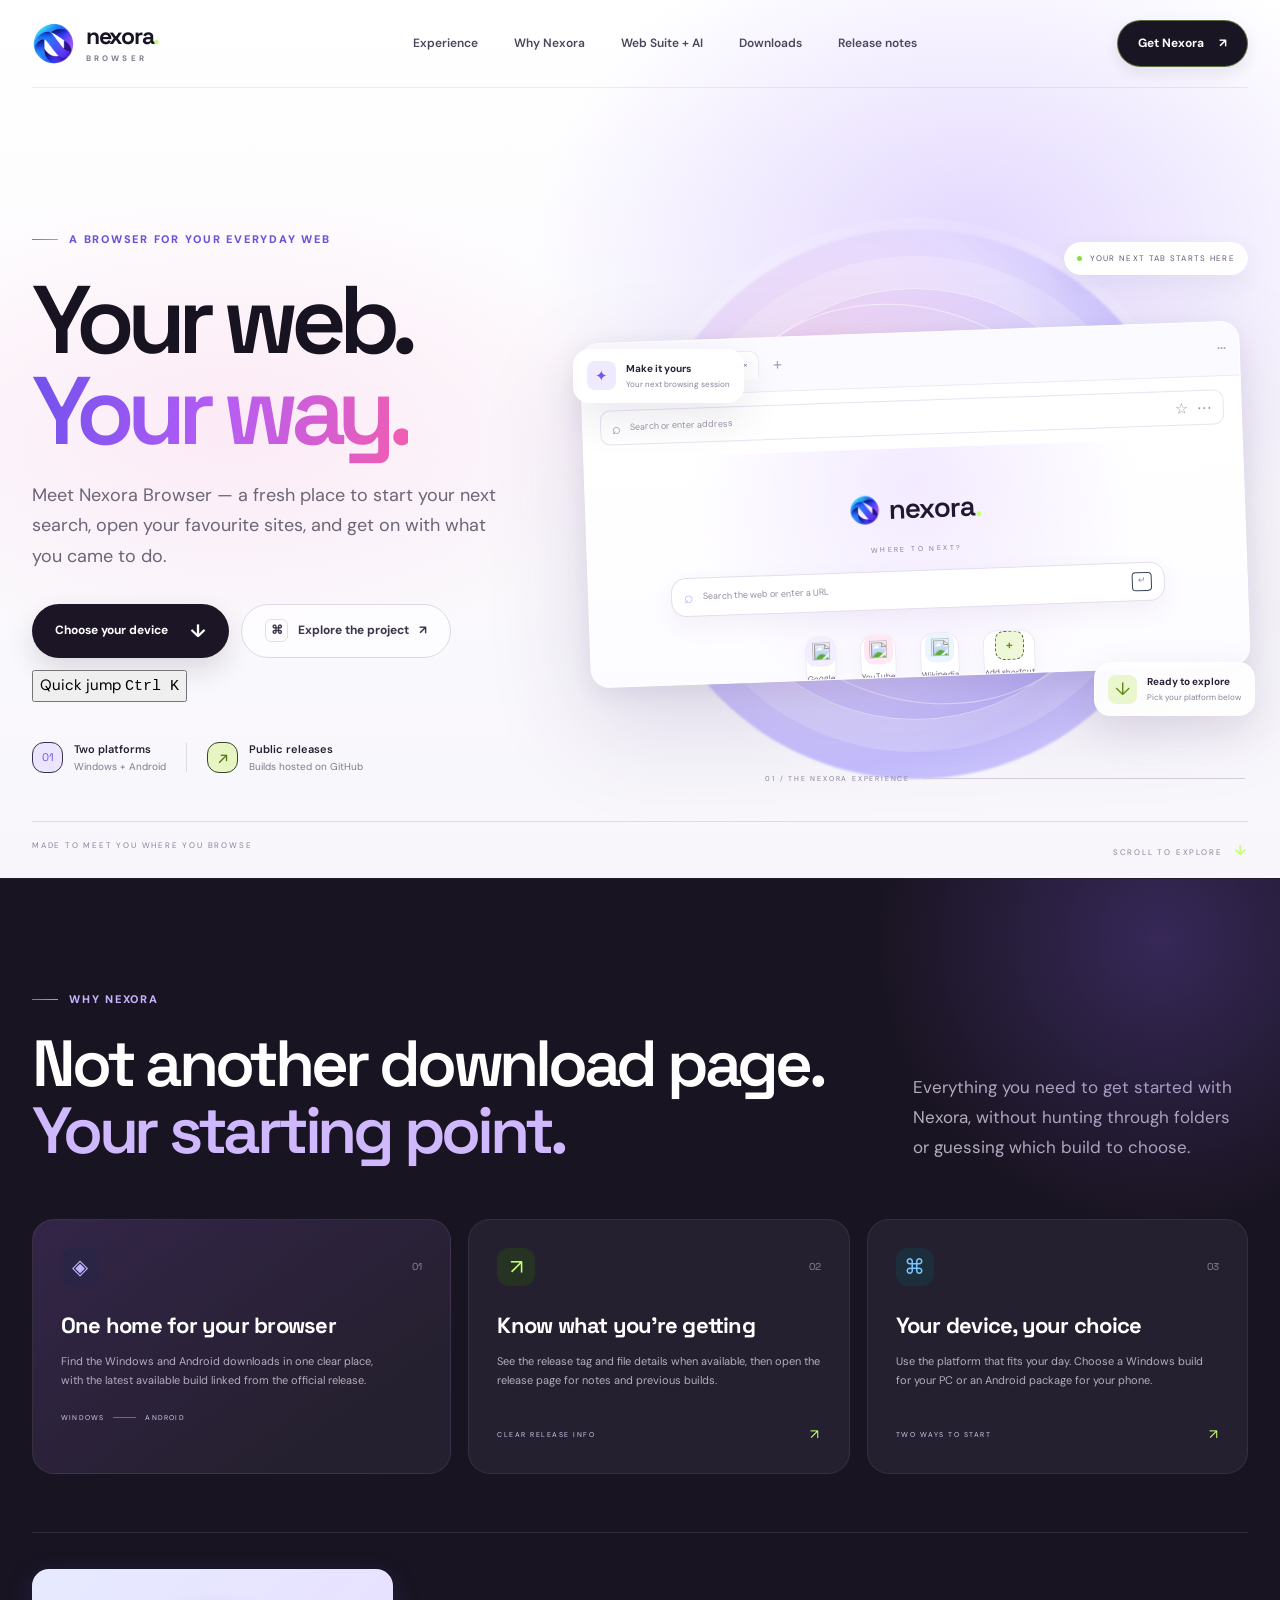
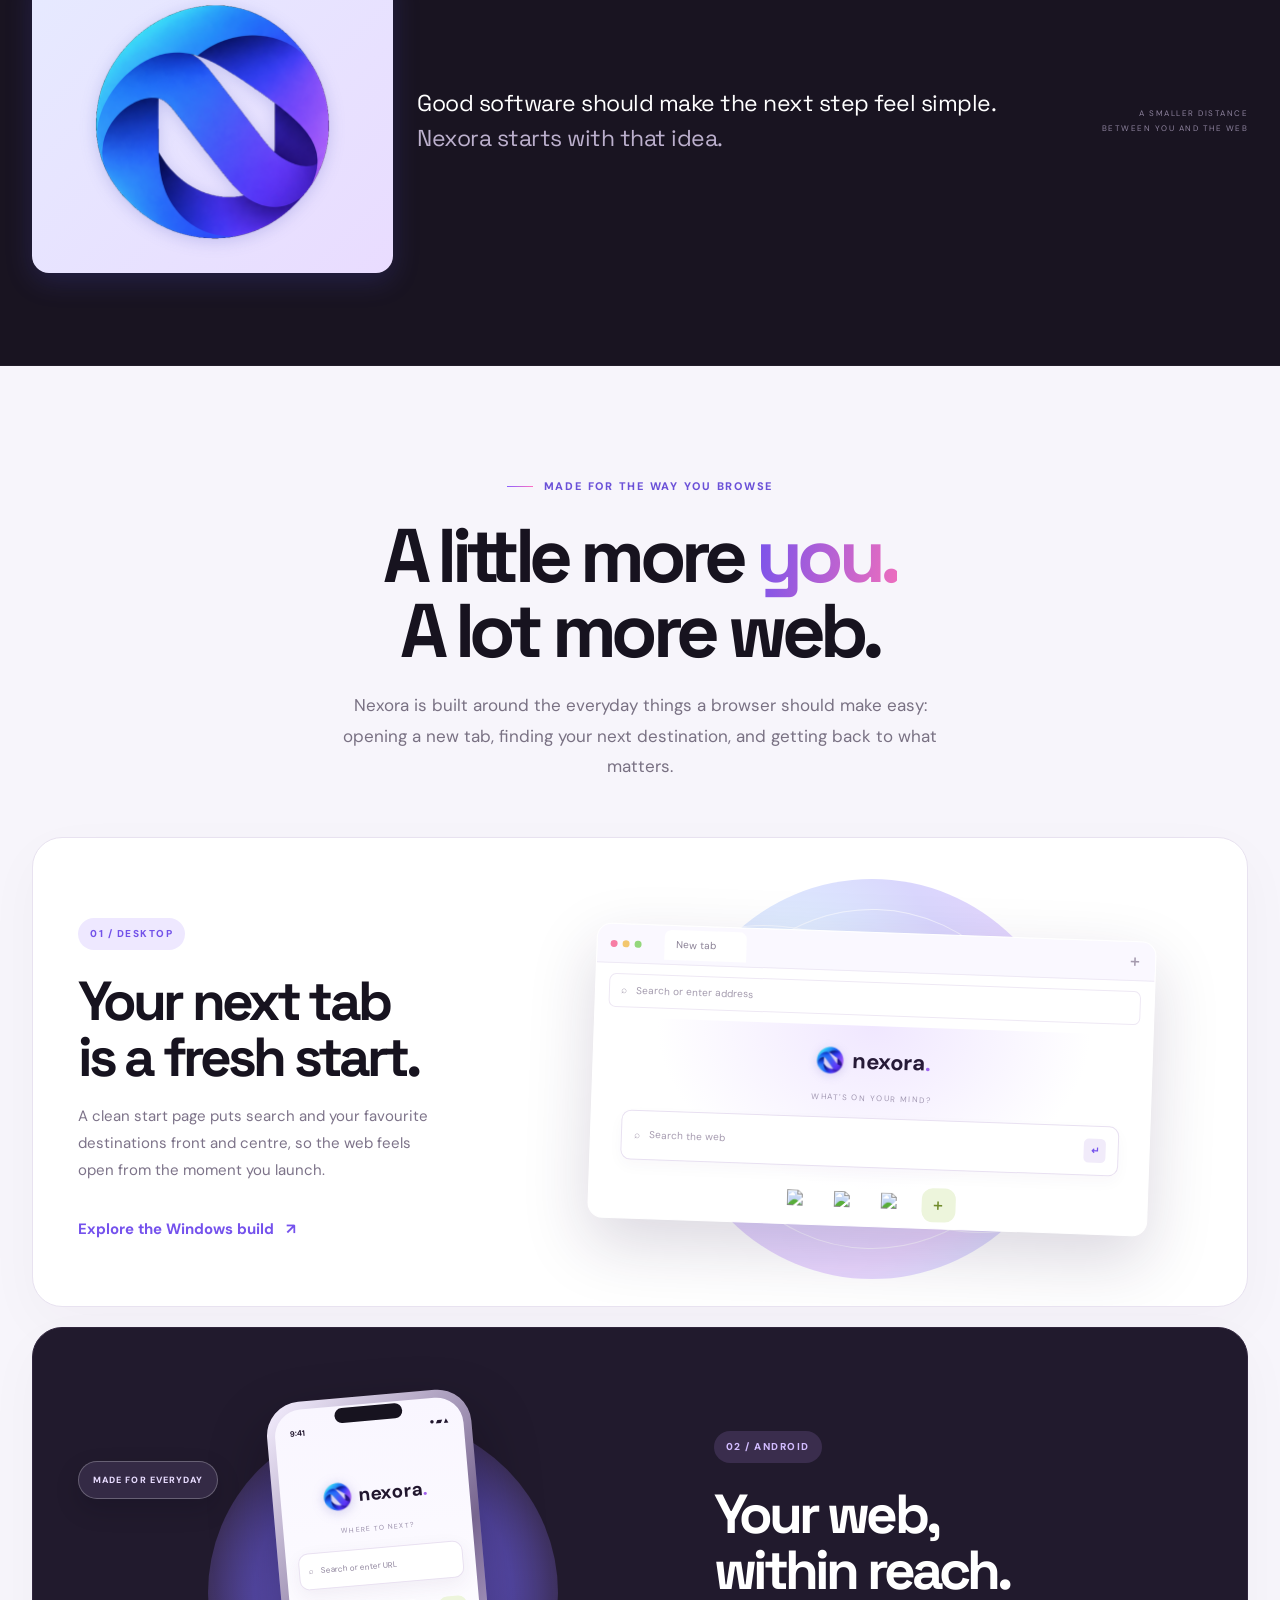
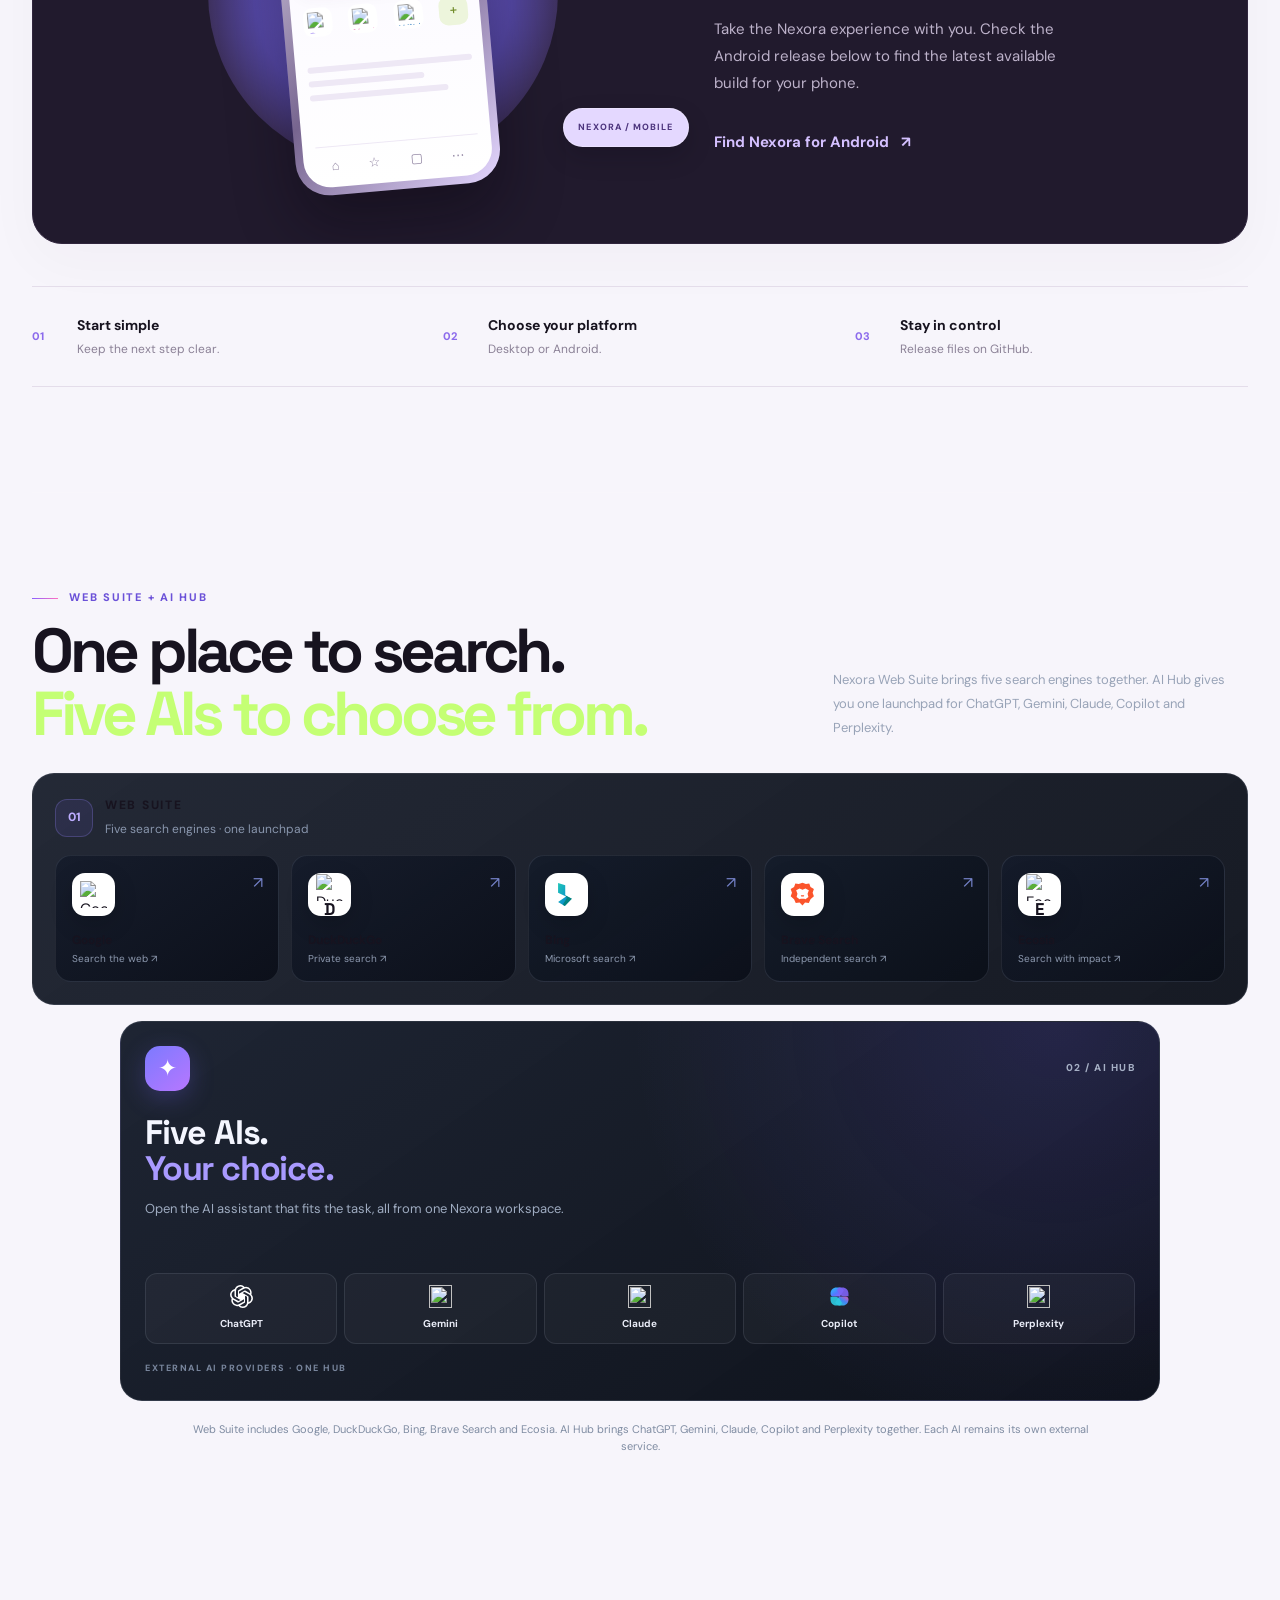
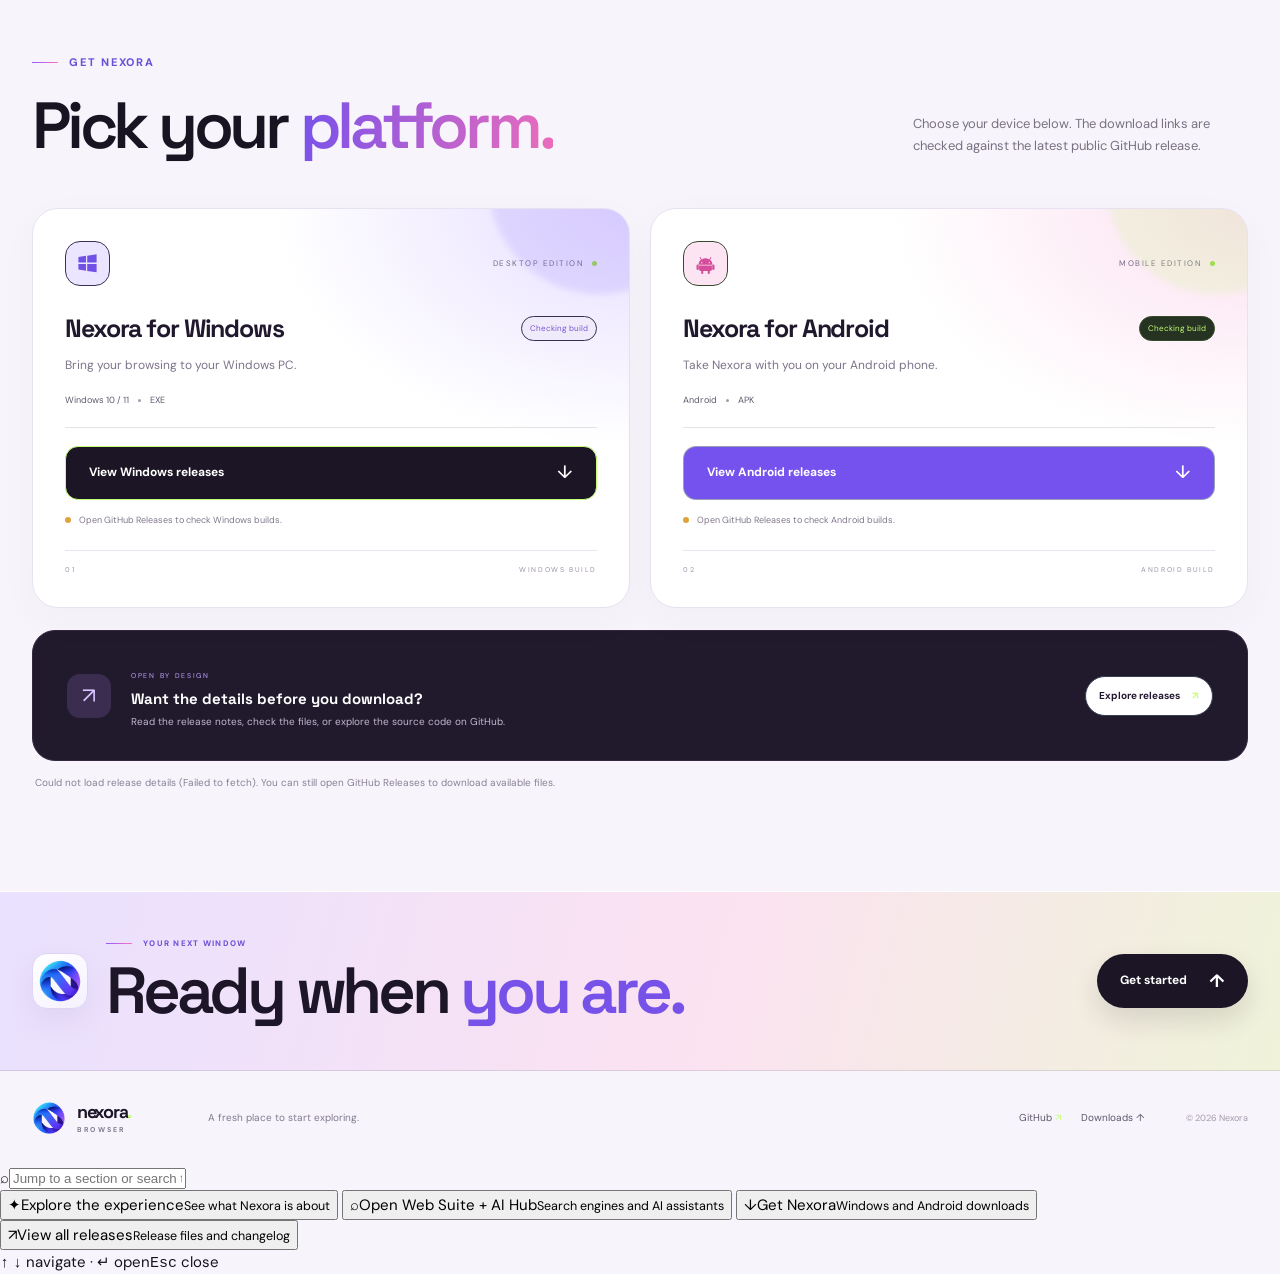
==== index.html @ ceb10bd1 "Update index.html" ====
<!doctype html>
<html lang="en">
<head>
  <meta charset="utf-8"><meta name="viewport" content="width=device-width,initial-scale=1">
  <meta name="theme-color" content="#080b12">
  <meta name="description" content="Meet Nexora Browser. Explore the browser, choose your platform, and download the latest Windows or Android build from the official release.">
  <meta property="og:title" content="Nexora Browser — Your web, your way">
  <meta property="og:description" content="One home for Nexora on Windows and Android.">
  <meta property="og:image" content="assets/Nexora.png?v=6">
  <title>Nexora Browser — Your web, your way</title>
  <link rel="icon" type="image/png" sizes="512x512" href="assets/favicon.png?v=6"><link rel="shortcut icon" href="favicon.ico?v=6"><link rel="apple-touch-icon" sizes="180x180" href="assets/favicon.png?v=6">
  <link rel="preconnect" href="https://fonts.googleapis.com"><link rel="preconnect" href="https://fonts.gstatic.com" crossorigin>
  <link href="https://fonts.googleapis.com/css2?family=DM+Sans:wght@400;500;600;700&family=Space+Grotesk:wght@400;500;600;700&display=swap" rel="stylesheet">
  <link rel="stylesheet" href="style.css?v=8">
</head>
<body>
  <div class="page-glow glow-a"></div><div class="page-glow glow-b"></div>
  <header class="site-header shell">
    <a class="brand" href="#home" aria-label="Nexora home"><span class="brand-mark"><img src="assets/Nexora-mark.png" alt="Nexora logo"></span><span class="brand-name">nexora<span>.</span><small>BROWSER</small></span></a>
    <nav class="main-nav" id="mainNav" aria-label="Main navigation"><a href="#features">Experience</a><a href="#why-nexora">Why Nexora</a><a href="#browser-suite">Web Suite + AI</a><a href="#downloads">Downloads</a><a href="#about-release">Release notes</a></nav>
    <a class="header-cta" href="#downloads">Get Nexora <span>↗</span></a>
    <button class="menu-toggle" id="menuToggle" type="button" aria-label="Open navigation" aria-controls="mainNav" aria-expanded="false"><span></span><span></span></button>
  </header>
  <main id="home">
    <section class="hero shell">
      <div class="hero-copy">
        <div class="eyebrow"><span class="eyebrow-line"></span> A BROWSER FOR YOUR EVERYDAY WEB</div>
        <h1>Your web.<br><span>Your way.</span></h1>
        <p class="hero-text">Meet Nexora Browser — a fresh place to start your next search, open your favourite sites, and get on with what you came to do.</p>
        <div class="hero-buttons"><a class="button button-primary" href="#downloads">Choose your device <span>↓</span></a><a class="button button-quiet" href="https://github.com/Techman-cyber/Nexora" id="heroSource" target="_blank" rel="noopener noreferrer"><span class="github-mark">⌘</span> Explore the project <span>↗</span></a><button class="command-trigger" id="openCommand" type="button" aria-label="Open quick navigation">Quick jump <kbd>Ctrl K</kbd></button></div>
        <div class="hero-proof"><div class="proof-item"><span class="proof-icon">01</span><span><b>Two platforms</b><small>Windows + Android</small></span></div><div class="proof-divider"></div><div class="proof-item"><span class="proof-icon proof-icon-green">↗</span><span><b>Public releases</b><small>Builds hosted on GitHub</small></span></div></div>
      </div>
      <div class="hero-visual" aria-label="Stylized Nexora browser preview">
        <div class="visual-orbit orbit-one"></div><div class="visual-orbit orbit-two"></div>
        <div class="visual-tag tag-top"><span class="tag-pulse"></span> YOUR NEXT TAB STARTS HERE</div>
        <div class="app-window">
          <div class="app-top"><div class="traffic"><i></i><i></i><i></i></div><div class="tab"><img src="assets/Nexora-mark.png" alt="Nexora logo"><span>New tab</span><b>×</b></div><span class="plus-tab">+</span><span class="top-more">···</span></div>
          <div class="address-row"><span class="lock">⌕</span><span>Search or enter address</span><span class="address-star">☆</span><span class="address-menu">⋯</span></div>
          <div class="app-home"><div class="home-logo"><img src="assets/Nexora-mark.png" alt="Nexora logo"><span>nexora<span class="brand-dot">.</span></span></div><div class="home-greeting">WHERE TO NEXT?</div><div class="mock-search"><span>⌕</span><span>Search the web or enter a URL</span><kbd>↵</kbd></div><div class="mock-shortcuts"><div><b class="shortcut-g"><img class="shortcut-real-icon" src="https://cdn.simpleicons.org/google/4285F4" alt="" data-fallback="G"></b><small>Google</small></div><div><b class="shortcut-play"><img class="shortcut-real-icon" src="https://cdn.simpleicons.org/youtube/FF0033" alt="" data-fallback="▶"></b><small>YouTube</small></div><div><b class="shortcut-w"><img class="shortcut-real-icon shortcut-wiki" src="https://cdn.simpleicons.org/wikipedia/111827" alt="" data-fallback="W"></b><small>Wikipedia</small></div><div><b class="shortcut-add">+</b><small>Add shortcut</small></div></div><div class="home-bottom"><span class="home-bottom-dot"></span> A LITTLE SPACE TO THINK. A LOT TO DISCOVER.</div></div>
        </div>
        <div class="floating-note note-left"><span class="note-symbol">✦</span><span><b>Make it yours</b><small>Your next browsing session</small></span></div>
        <div class="floating-note note-right"><span class="note-symbol note-symbol-green">↓</span><span><b>Ready to explore</b><small>Pick your platform below</small></span></div>
        <div class="visual-caption"><span>01 / THE NEXORA EXPERIENCE</span><span class="caption-rule"></span></div>
      </div>
      <div class="hero-bottom-line"><span>MADE TO MEET YOU WHERE YOU BROWSE</span><span>SCROLL TO EXPLORE <b>↓</b></span></div>
    </section>

    <section class="why-section" id="why-nexora"><div class="shell why-inner">
      <div class="section-heading"><div><div class="eyebrow"><span class="eyebrow-line"></span> WHY NEXORA</div><h2>Not another download page.<br><span>Your starting point.</span></h2></div><p>Everything you need to get started with Nexora, without hunting through folders or guessing which build to choose.</p></div>
      <div class="value-grid">
        <article class="value-card value-card-featured"><div class="value-top"><span class="value-icon icon-lilac">◈</span><span class="value-index">01</span></div><h3>One home for your browser</h3><p>Find the Windows and Android downloads in one clear place, with the latest available build linked from the official release.</p><div class="value-bottom"><span>WINDOWS</span><i></i><span>ANDROID</span></div></article>
        <article class="value-card"><div class="value-top"><span class="value-icon icon-green">↗</span><span class="value-index">02</span></div><h3>Know what you're getting</h3><p>See the release tag and file details when available, then open the release page for notes and previous builds.</p><div class="value-link">CLEAR RELEASE INFO <span>↗</span></div></article>
        <article class="value-card"><div class="value-top"><span class="value-icon icon-blue">⌘</span><span class="value-index">03</span></div><h3>Your device, your choice</h3><p>Use the platform that fits your day. Choose a Windows build for your PC or an Android package for your phone.</p><div class="value-link">TWO WAYS TO START <span>↗</span></div></article>
      </div>
      <div class="manifesto"><div class="manifesto-mark"><img src="assets/Nexora-mark.png" alt="Nexora logo"></div><p>Good software should make the next step feel simple.<br><span>Nexora starts with that idea.</span></p><span class="manifesto-side">A SMALLER DISTANCE<br>BETWEEN YOU AND THE WEB</span></div>
    </div></section>

    <section class="showcase-section shell" id="features">
      <div class="showcase-intro"><div class="eyebrow"><span class="eyebrow-line"></span> MADE FOR THE WAY YOU BROWSE</div><h2>A little more <span>you.</span><br>A lot more web.</h2><p>Nexora is built around the everyday things a browser should make easy: opening a new tab, finding your next destination, and getting back to what matters.</p></div>
      <article class="showcase-panel showcase-panel-desktop"><div class="showcase-copy"><span class="showcase-number">01 / DESKTOP</span><h3>Your next tab<br>is a fresh start.</h3><p>A clean start page puts search and your favourite destinations front and centre, so the web feels open from the moment you launch.</p><a href="#downloads" class="text-link">Explore the Windows build <span>↗</span></a></div><div class="showcase-art desktop-art"><div class="art-glow"></div><div class="mini-browser"><div class="mini-browser-bar"><i></i><i></i><i></i><span>New tab</span><b>＋</b></div><div class="mini-address">⌕ &nbsp; Search or enter address</div><div class="mini-content"><div class="mini-brand"><img class="mini-brand-icon" src="assets/Nexora-mark.png" alt="Nexora logo"> nexora<span>.</span></div><div class="mini-question">WHAT'S ON YOUR MIND?</div><div class="mini-search">⌕ &nbsp; Search the web <b>↵</b></div><div class="mini-icons"><i><img src="https://cdn.simpleicons.org/google/4285F4" alt="Google"></i><i><img src="https://cdn.simpleicons.org/youtube/FF0033" alt="YouTube"></i><i><img src="https://cdn.simpleicons.org/wikipedia/111827" alt="Wikipedia"></i><i class="mini-add">＋</i></div></div></div><span class="art-orbit orbit-a"></span><span class="art-orbit orbit-b"></span></div></article>
      <article class="showcase-panel showcase-panel-mobile"><div class="showcase-copy"><span class="showcase-number">02 / ANDROID</span><h3>Your web,<br>within reach.</h3><p>Take the Nexora experience with you. Check the Android release below to find the latest available build for your phone.</p><a href="#downloads" class="text-link">Find Nexora for Android <span>↗</span></a></div><div class="showcase-art mobile-art"><div class="phone-halo"></div><div class="phone-frame"><div class="phone-notch"></div><div class="phone-screen"><div class="phone-status"><span>9:41</span><span>● ▰ ▴</span></div><div class="phone-logo"><img src="assets/Nexora-mark.png" alt="Nexora logo"><b>nexora<span>.</span></b></div><div class="phone-caption">WHERE TO NEXT?</div><div class="phone-search">⌕ <span>Search or enter URL</span></div><div class="phone-shortcuts"><i><img src="https://cdn.simpleicons.org/google/4285F4" alt="Google"></i><i><img src="https://cdn.simpleicons.org/youtube/FF0033" alt="YouTube"></i><i><img src="https://cdn.simpleicons.org/wikipedia/111827" alt="Wikipedia"></i><i class="phone-add">＋</i></div><div class="phone-lines"><i></i><i></i><i></i></div><div class="phone-bottom"><span>⌂</span><span>☆</span><span>▢</span><span>⋯</span></div></div></div><span class="mobile-float float-a">MADE FOR EVERYDAY</span><span class="mobile-float float-b">NEXORA / MOBILE</span></div></article>
      <div class="principles-strip"><div><span>01</span><b>Start simple</b><small>Keep the next step clear.</small></div><div><span>02</span><b>Choose your platform</b><small>Desktop or Android.</small></div><div><span>03</span><b>Stay in control</b><small>Release files on GitHub.</small></div></div>
    </section>


    <section class="browser-suite-section shell" id="browser-suite" aria-labelledby="browser-suite-title">
      <div class="browser-suite-heading">
        <div><div class="eyebrow"><span class="eyebrow-line"></span> WEB SUITE + AI HUB</div><h2 id="browser-suite-title">One place to search.<br><span>Five AIs to choose from.</span></h2></div>
        <p>Nexora Web Suite brings five search engines together. AI Hub gives you one launchpad for ChatGPT, Gemini, Claude, Copilot and Perplexity.</p>
      </div>
      <div class="nexora-suite-group">
        <div class="nexora-suite-group-head"><span class="suite-step">01</span><div><b>WEB SUITE</b><small>Five search engines · one launchpad</small></div></div>
        <div class="browser-brand-grid suite-engine-grid">
          <a class="browser-brand-card" href="https://www.google.com/" target="_blank" rel="noopener noreferrer"><span class="browser-brand-icon"><img src="https://cdn.simpleicons.org/google/4285F4" alt="Google logo" data-fallback="G" loading="lazy"></span><span class="browser-brand-copy"><b>Google</b><small>Search the web ↗</small></span><span class="browser-brand-arrow">↗</span></a>
          <a class="browser-brand-card" href="https://duckduckgo.com/" target="_blank" rel="noopener noreferrer"><span class="browser-brand-icon"><img src="https://cdn.simpleicons.org/duckduckgo/DE5833" alt="DuckDuckGo logo" data-fallback="D" loading="lazy"></span><span class="browser-brand-copy"><b>DuckDuckGo</b><small>Private search ↗</small></span><span class="browser-brand-arrow">↗</span></a>
          <a class="browser-brand-card" href="https://www.bing.com/" target="_blank" rel="noopener noreferrer"><span class="browser-brand-icon"><img src="https://www.google.com/s2/favicons?domain=www.bing.com&sz=128" alt="Bing logo" data-local-fallback="assets/brand-bing.svg" loading="eager" onerror="this.onerror=null;this.src='assets/brand-bing.svg';"></span><span class="browser-brand-copy"><b>Bing</b><small>Microsoft search ↗</small></span><span class="browser-brand-arrow">↗</span></a>
          <a class="browser-brand-card" href="https://search.brave.com/" target="_blank" rel="noopener noreferrer"><span class="browser-brand-icon"><img src="https://www.google.com/s2/favicons?domain=search.brave.com&sz=128" alt="Brave Search logo" data-local-fallback="assets/brand-brave-search.svg" loading="eager" onerror="this.onerror=null;this.src='assets/brand-brave-search.svg';"></span><span class="browser-brand-copy"><b>Brave Search</b><small>Independent search ↗</small></span><span class="browser-brand-arrow">↗</span></a>
          <a class="browser-brand-card" href="https://www.ecosia.org/" target="_blank" rel="noopener noreferrer"><span class="browser-brand-icon"><img src="https://cdn.simpleicons.org/ecosia/559B51" alt="Ecosia logo" data-fallback="E" loading="lazy"></span><span class="browser-brand-copy"><b>Ecosia</b><small>Search with impact ↗</small></span><span class="browser-brand-arrow">↗</span></a>
        </div>
      </div>
      <div class="nexora-ai-hub-wrap">
        <article class="nexora-ai-card ai-hub-card">
          <div class="nexora-ai-card-top"><span class="nexora-ai-orb">✦</span><span class="nexora-ai-label">02 / AI HUB</span></div>
          <h3>Five AIs.<br><span>Your choice.</span></h3>
          <p>Open the AI assistant that fits the task, all from one Nexora workspace.</p>
          <div class="ai-provider-mini-grid">
            <a href="https://chatgpt.com/" target="_blank" rel="noopener noreferrer"><img src="https://www.google.com/s2/favicons?domain=chatgpt.com&sz=128" alt="ChatGPT logo" data-local-fallback="assets/brand-chatgpt.svg" loading="eager" onerror="this.onerror=null;this.src='assets/brand-chatgpt.svg';"><span>ChatGPT</span></a>
            <a href="https://gemini.google.com/" target="_blank" rel="noopener noreferrer"><img src="https://cdn.simpleicons.org/googlegemini/8E75FF" alt="" loading="lazy"><span>Gemini</span></a>
            <a href="https://claude.ai/" target="_blank" rel="noopener noreferrer"><img src="https://cdn.simpleicons.org/claude/D97757" alt="" loading="lazy"><span>Claude</span></a>
            <a href="https://copilot.microsoft.com/" target="_blank" rel="noopener noreferrer"><img src="https://www.google.com/s2/favicons?domain=copilot.microsoft.com&sz=128" alt="Microsoft Copilot logo" data-local-fallback="assets/brand-copilot.svg" loading="eager" onerror="this.onerror=null;this.src='assets/brand-copilot.svg';"><span>Copilot</span></a>
            <a href="https://www.perplexity.ai/" target="_blank" rel="noopener noreferrer"><img src="https://cdn.simpleicons.org/perplexity/20B8CD" alt="" loading="lazy"><span>Perplexity</span></a>
          </div>
          <span class="nexora-ai-footer">EXTERNAL AI PROVIDERS · ONE HUB</span>
        </article>
</div>
      <p class="browser-suite-note">Web Suite includes Google, DuckDuckGo, Bing, Brave Search and Ecosia. AI Hub brings ChatGPT, Gemini, Claude, Copilot and Perplexity together. Each AI remains its own external service.</p>
    </section>

    <section class="download-section shell" id="downloads"><div class="download-heading"><div><div class="eyebrow"><span class="eyebrow-line"></span> GET NEXORA</div><h2>Pick your <span>platform.</span></h2></div><p>Choose your device below. The download links are checked against the latest public GitHub release.</p></div>
      <div class="download-grid">
        <article class="download-card windows-card"><div class="download-card-head"><div class="os-icon windows-icon"><svg viewBox="0 0 24 24" aria-hidden="true"><path d="M2.5 5.1 10.4 4v7H2.5V5.1Zm9.2-1.3 9.8-1.4V11h-9.8V3.8ZM2.5 12.5h7.9v7l-7.9-1.2v-5.8Zm9.2 0h9.8v8.6l-9.8-1.4v-7.2Z" fill="currentColor"/></svg></div><span class="os-label">DESKTOP EDITION <i></i></span></div><div class="download-title"><h3>Nexora for Windows</h3><span class="build-tag" id="desktopVersion">Checking build</span></div><p class="download-description">Bring your browsing to your Windows PC.</p><div class="download-specs"><span>Windows 10 / 11</span><span class="spec-dot"></span><span id="desktopFileType">EXE</span><span class="spec-size" id="desktopSize"></span></div><a class="button button-download" id="desktopDownload" href="https://github.com/Techman-cyber/Nexora/releases" target="_blank" rel="noopener noreferrer"><span>Download for Windows</span><b>↓</b></a><div class="download-status"><span class="status-dot" id="desktopStatus"></span><span id="desktopNote">Checking the latest release…</span></div><div class="card-bottom"><span>01</span><span>WINDOWS BUILD</span></div></article>
        <article class="download-card android-card"><div class="download-card-head"><div class="os-icon android-icon"><svg viewBox="0 0 24 24" aria-hidden="true"><path d="M7.2 8.2 5.8 5.8l.9-.5 1.4 2.4a8.1 8.1 0 0 1 7.8 0l1.4-2.4.9.5-1.4 2.4a6.4 6.4 0 0 1 2.5 5H4.7a6.4 6.4 0 0 1 2.5-5ZM8 10.4a.7.7 0 1 0 0 1.4.7.7 0 0 0 0-1.4Zm8 0a.7.7 0 1 0 0 1.4.7.7 0 0 0 0-1.4ZM5.3 14.2h13.4v4.1a1.4 1.4 0 0 1-1.4 1.4h-.8v2.1a1.1 1.1 0 0 1-2.2 0v-2.1h-4.6v2.1a1.1 1.1 0 0 1-2.2 0v-2.1h-.8a1.4 1.4 0 0 1-1.4-1.4v-4.1ZM2.6 14.3a1.2 1.2 0 0 1 2.4 0v3.4a1.2 1.2 0 0 1-2.4 0v-3.4Zm16.4 0a1.2 1.2 0 0 1 2.4 0v3.4a1.2 1.2 0 0 1-2.4 0v-3.4Z" fill="currentColor"/></svg></div><span class="os-label mobile-label">MOBILE EDITION <i></i></span></div><div class="download-title"><h3>Nexora for Android</h3><span class="build-tag" id="androidVersion">Checking build</span></div><p class="download-description">Take Nexora with you on your Android phone.</p><div class="download-specs"><span>Android</span><span class="spec-dot"></span><span id="androidFileType">APK</span><span class="spec-size" id="androidSize"></span></div><a class="button button-download button-android" id="androidDownload" href="https://github.com/Techman-cyber/Nexora/releases" target="_blank" rel="noopener noreferrer"><span>Download for Android</span><b>↓</b></a><div class="download-status"><span class="status-dot" id="androidStatus"></span><span id="androidNote">Checking the latest release…</span></div><div class="card-bottom"><span>02</span><span>ANDROID BUILD</span></div></article>
      </div>
      <div class="release-banner" id="about-release"><div class="release-banner-icon">↗</div><div class="release-banner-copy"><span class="banner-kicker">OPEN BY DESIGN</span><h3>Want the details before you download?</h3><p>Read the release notes, check the files, or explore the source code on GitHub.</p></div><a id="allReleases" href="https://github.com/Techman-cyber/Nexora/releases" target="_blank" rel="noopener noreferrer" class="release-button">Explore releases <span>↗</span></a></div>
      <p class="release-hint" id="releaseHint" aria-live="polite">Connecting to the latest public release…</p>
    </section>
    <section class="last-word"><div class="shell last-word-inner"><div class="last-word-logo"><img src="assets/Nexora-mark.png" alt="Nexora logo"></div><div><div class="eyebrow"><span class="eyebrow-line"></span> YOUR NEXT WINDOW</div><h2>Ready when <span>you are.</span></h2></div><a class="button button-primary" href="#downloads">Get started <span>↑</span></a></div></section>
  </main>
  <footer class="site-footer shell"><a class="brand footer-brand" href="#home"><span class="brand-mark"><img src="assets/Nexora-mark.png" alt="Nexora logo"></span><span class="brand-name">nexora<span>.</span><small>BROWSER</small></span></a><span class="footer-note">A fresh place to start exploring.</span><div class="footer-links"><a href="https://github.com/Techman-cyber/Nexora" target="_blank" rel="noopener noreferrer" id="footerSource">GitHub <span>↗</span></a><a href="#downloads">Downloads ↑</a></div><span class="copyright">© <span id="year"></span> Nexora</span></footer>
  <div class="toast" id="toast" role="status" aria-live="polite"></div>
  <div class="command-overlay" id="commandOverlay" role="dialog" aria-modal="true" aria-label="Quick navigation">
    <div class="command-dialog">
      <div class="command-input-row"><span aria-hidden="true">⌕</span><input class="command-input" id="commandInput" type="text" placeholder="Jump to a section or search the web…" autocomplete="off" aria-label="Quick navigation search"></div>
      <div class="command-list" id="commandList">
        <button class="command-option" data-action="section" data-target="features"><span class="command-symbol">✦</span><span>Explore the experience<small>See what Nexora is about</small></span></button>
        <button class="command-option" data-action="section" data-target="browser-suite"><span class="command-symbol">⌕</span><span>Open Web Suite + AI Hub<small>Search engines and AI assistants</small></span></button>
        <button class="command-option" data-action="section" data-target="downloads"><span class="command-symbol">↓</span><span>Get Nexora<small>Windows and Android downloads</small></span></button>
        <button class="command-option" data-action="url" data-url="https://github.com/Techman-cyber/Nexora/releases"><span class="command-symbol">↗</span><span>View all releases<small>Release files and changelog</small></span></button>
      </div>
      <div class="command-footer"><span><kbd>↑</kbd> <kbd>↓</kbd> navigate · <kbd>↵</kbd> open</span><span><kbd>Esc</kbd> close</span></div>
    </div>
  </div>
  <div id="scrollProgress" aria-hidden="true"></div>
  <script src="config.js?v=6"></script><script src="script.js?v=6"></script><script src="enhancements.js?v=1"></script>
</body></html>
---- style.css ----
:root{--bg:#080b12;--panel:#101520;--panel2:#131a27;--text:#f3f5fb;--muted:#9ba5b8;--soft:#707b90;--line:rgba(220,230,255,.11);--purple:#a99aff;--green:#c4ff74;--blue:#7bc7ff;--font:'DM Sans',sans-serif;--display:'Space Grotesk',sans-serif}*{box-sizing:border-box}html{scroll-behavior:smooth;scroll-padding-top:90px}body{margin:0;background:var(--bg);color:var(--text);font-family:var(--font);font-size:15px;line-height:1.6;overflow-x:hidden}a{color:inherit;text-decoration:none}button{font:inherit}.shell{width:min(1180px,calc(100% - 64px));margin-inline:auto}.page-glow{position:absolute;pointer-events:none;filter:blur(90px);border-radius:50%;z-index:0;opacity:.18}.glow-a{width:430px;height:430px;background:#6353f6;top:120px;right:0}.glow-b{width:360px;height:360px;background:#1eabac;top:900px;left:-200px;opacity:.09}.site-header{height:92px;display:flex;align-items:center;justify-content:space-between;border-bottom:1px solid var(--line);position:relative;z-index:5}.brand{display:inline-flex;align-items:center;gap:11px;min-width:180px}.brand-mark{width:43px;height:43px;border:1px solid rgba(255,255,255,.12);background:#111522;border-radius:13px;display:grid;place-items:center;overflow:hidden;box-shadow:0 5px 24px #05070b}.brand-mark img{width:100%;height:100%;object-fit:cover}.brand-name{font-family:var(--display);font-size:23px;letter-spacing:-1.3px;font-weight:700;line-height:1.03}.brand-name>span{color:var(--green)}.brand-name small{display:block;font-family:var(--font);font-size:8px;letter-spacing:3.1px;color:#7f8aa0;font-weight:700;margin-top:5px}.main-nav{display:flex;gap:36px;align-items:center}.main-nav a,.footer-links a{font-size:12px;color:#aeb6c7;transition:color .2s}.main-nav a:hover,.footer-links a:hover{color:#fff}.header-cta{padding:11px 17px;border:1px solid rgba(196,255,116,.38);border-radius:9px;color:var(--green);font-size:12px;font-weight:700}.header-cta span{margin-left:12px}.menu-toggle{display:none;background:none;border:0;color:#fff}.hero{position:relative;display:grid;grid-template-columns:1fr 1fr;align-items:center;gap:45px;min-height:650px;padding-top:44px;padding-bottom:72px;z-index:1}.hero-copy{padding:18px 0 0}.eyebrow{display:flex;align-items:center;gap:11px;color:#aab4c8;font-size:9px;font-weight:700;letter-spacing:2.5px}.eyebrow-line{height:1px;width:27px;background:var(--green);display:inline-block}.hero h1,.section-heading h2,.download-heading h2,.last-word h2{font-family:var(--display);font-weight:600;letter-spacing:-4px;line-height:.99;margin:28px 0 24px;font-size:clamp(58px,6.7vw,86px)}.hero h1 span,.section-heading h2 span,.download-heading h2 span,.last-word h2 span{color:var(--green)}.hero-text{font-size:16px;line-height:1.8;color:#a9b2c3;max-width:475px;margin:0 0 30px}.hero-buttons{display:flex;align-items:center;gap:22px;flex-wrap:wrap}.button{display:inline-flex;align-items:center;justify-content:center;gap:22px;border-radius:9px;padding:14px 18px;font-size:12px;font-weight:700;transition:transform .2s,background .2s,border-color .2s;cursor:pointer}.button:hover{transform:translateY(-2px)}.button-primary{background:var(--green);color:#10150b;box-shadow:0 8px 32px rgba(196,255,116,.12)}.button-primary:hover{background:#d3ff9b}.button-primary>span{font-size:18px;line-height:1}.button-quiet{padding-inline:0;color:#c4cbd8;gap:10px}.button-quiet:hover{color:#fff}.github-mark{width:23px;height:23px;display:grid;place-items:center;border:1px solid var(--line);border-radius:6px}.hero-proof{display:flex;align-items:center;gap:20px;margin-top:48px}.proof-item{display:flex;align-items:center;gap:11px}.proof-icon{width:31px;height:31px;border:1px solid #343047;border-radius:9px;display:grid;place-items:center;color:var(--purple);font-family:var(--display);font-size:11px}.proof-icon-green{color:var(--green);border-color:#36432b;font-size:17px}.proof-item b,.proof-item small{display:block}.proof-item b{font-size:11px;font-weight:600}.proof-item small{font-size:10px;color:var(--soft);margin-top:1px}.proof-divider{height:29px;width:1px;background:var(--line)}.hero-visual{position:relative;min-height:450px;display:flex;align-items:center;justify-content:center}.visual-orbit{position:absolute;border:1px solid rgba(174,157,255,.14);border-radius:50%;transform:rotate(-24deg)}.orbit-one{width:490px;height:310px}.orbit-two{width:440px;height:380px;transform:rotate(35deg);border-color:rgba(196,255,116,.09)}.app-window{position:relative;z-index:1;width:min(100%,510px);height:345px;background:#111722;border:1px solid rgba(221,228,255,.2);border-radius:15px;overflow:hidden;box-shadow:0 32px 90px rgba(0,0,0,.5),0 0 60px rgba(111,95,255,.12);transform:perspective(1000px) rotateY(-5deg) rotateX(2deg)}.app-top{height:43px;background:#171e2a;border-bottom:1px solid rgba(255,255,255,.07);display:flex;align-items:center;padding:0 13px;gap:14px}.traffic{display:flex;gap:5px}.traffic i{width:7px;height:7px;background:#ef7779;border-radius:50%}.traffic i:nth-child(2){background:#f0c46b}.traffic i:nth-child(3){background:#84d58a}.tab{height:29px;display:flex;align-items:center;gap:7px;padding:0 10px;background:#222a39;border-radius:7px 7px 0 0;font-size:9px;color:#dce3f0;min-width:120px}.tab img{width:15px;height:15px;border-radius:4px}.tab b{margin-left:auto;color:#79849a;font-weight:400}.plus-tab,.top-more{color:#9aa6b9;font-size:17px}.top-more{margin-left:auto}.address-row{height:35px;margin:9px 13px 0;background:#0b1019;border:1px solid rgba(255,255,255,.07);border-radius:7px;display:flex;align-items:center;gap:9px;padding:0 11px;color:#6e7b91;font-size:9px}.lock{font-size:15px}.address-star{margin-left:auto;font-size:15px}.address-menu{font-size:15px}.app-home{height:250px;padding:25px 25px 14px;display:flex;flex-direction:column;align-items:center;background:radial-gradient(ellipse at 50% 30%,rgba(98,83,210,.15),transparent 55%),#0f1520}.home-logo{display:flex;align-items:center;gap:9px;font-family:var(--display);font-size:23px;font-weight:600;letter-spacing:-1px}.home-logo img{width:31px;height:31px;object-fit:cover;border-radius:9px}.brand-dot{color:var(--green)}.home-greeting{font-size:7px;letter-spacing:2.4px;color:#7e8a9f;margin:12px 0 16px}.mock-search{width:84%;height:39px;border-radius:8px;border:1px solid rgba(202,211,235,.16);background:#171e2b;display:flex;align-items:center;padding:0 12px;gap:9px;color:#8a96ab;font-size:9px;box-shadow:0 7px 25px #080b12}.mock-search>span:first-child{font-size:16px;color:#bdadff}.mock-search kbd{margin-left:auto;border:1px solid #394255;border-radius:4px;padding:1px 5px;font-size:9px}.mock-shortcuts{display:flex;gap:24px;margin-top:24px}.mock-shortcuts>div{display:flex;align-items:center;flex-direction:column;gap:6px}.mock-shortcuts b{width:29px;height:29px;display:grid;place-items:center;border-radius:9px;font-size:12px}.mock-shortcuts small{font-size:8px;color:#9ca6b8}.shortcut-g{background:#1b2d3d;color:#78c8ff}.shortcut-play{background:#3b202a;color:#ff8a9c}.shortcut-w{background:#29313e;color:#dce4f2}.shortcut-add{background:#1d2830;color:var(--green);border:1px dashed #53634a}.home-bottom{margin-top:auto;width:100%;font-size:6px;letter-spacing:1.2px;color:#6f7b91;display:flex;align-items:center;gap:7px}.home-bottom-dot,.tag-pulse{display:inline-block;width:5px;height:5px;border-radius:50%;background:var(--green);box-shadow:0 0 12px rgba(196,255,116,.6)}.visual-tag{position:absolute;top:18px;right:0;z-index:2;font-size:8px;letter-spacing:1.3px;color:#c3c9d8;background:#131a25;border:1px solid var(--line);padding:9px 12px;border-radius:7px;display:flex;align-items:center;gap:8px}.floating-note{position:absolute;z-index:2;display:flex;align-items:center;gap:10px;background:rgba(19,25,38,.94);border:1px solid rgba(221,228,255,.13);padding:11px 13px;border-radius:10px;box-shadow:0 14px 35px rgba(0,0,0,.25);backdrop-filter:blur(12px)}.note-left{left:-9px;top:125px}.note-right{right:-7px;bottom:68px}.note-symbol{width:29px;height:29px;border-radius:8px;background:#282340;color:#c2b5ff;display:grid;place-items:center}.note-symbol-green{background:#273421;color:var(--green);font-size:18px}.floating-note b,.floating-note small{display:block}.floating-note b{font-size:10px}.floating-note small{font-size:8px;color:#8d98ad;margin-top:1px}.visual-caption{position:absolute;bottom:0;right:3px;width:72%;display:flex;align-items:center;gap:12px;font-size:7px;letter-spacing:1.8px;color:#68748a}.caption-rule{height:1px;flex:1;background:var(--line)}.hero-bottom-line{position:absolute;bottom:0;left:0;right:0;border-top:1px solid var(--line);padding:17px 0;display:flex;justify-content:space-between;font-size:8px;letter-spacing:1.8px;color:#667187}.hero-bottom-line b{color:var(--green);font-size:14px;margin-left:8px}.why-section{background:#0c1019;border-top:1px solid rgba(255,255,255,.04);border-bottom:1px solid rgba(255,255,255,.04);padding:105px 0 85px}.section-heading,.download-heading{display:flex;justify-content:space-between;align-items:flex-end;gap:50px}.section-heading h2,.download-heading h2{font-size:49px;letter-spacing:-2.6px;line-height:1.1;margin:21px 0 0}.section-heading h2 span,.download-heading h2 span{color:var(--green)}.section-heading>p,.download-heading>p{max-width:335px;color:#939eb1;font-size:13px;line-height:1.9;margin:0 0 3px}.value-grid{display:grid;grid-template-columns:1.1fr 1fr 1fr;gap:13px;margin-top:43px}.value-card{position:relative;min-height:238px;background:#111722;border:1px solid var(--line);border-radius:13px;padding:24px 23px 19px;overflow:hidden}.value-card-featured{background:linear-gradient(145deg,#1c1a32,#111722 65%);border-color:rgba(169,154,255,.22)}.value-top{display:flex;align-items:center;justify-content:space-between}.value-icon{width:38px;height:38px;display:grid;place-items:center;border-radius:11px;font-size:21px}.icon-lilac{background:#2a2544;color:#c1b5ff}.icon-green{background:#263222;color:var(--green)}.icon-blue{background:#1c2d3b;color:var(--blue)}.value-index{font-family:var(--display);font-size:10px;color:#626e82}.value-card h3{font-family:var(--display);font-size:17px;letter-spacing:-.4px;margin:22px 0 8px}.value-card p{font-size:11px;line-height:1.8;color:#929db0;margin:0;max-width:330px}.value-bottom{display:flex;align-items:center;gap:9px;margin-top:22px;font-size:7px;letter-spacing:1.2px;color:#a5aec0}.value-bottom i{height:1px;width:23px;background:var(--green)}.value-link{display:flex;justify-content:space-between;align-items:center;margin-top:20px;padding-top:12px;border-top:1px solid var(--line);font-size:7px;letter-spacing:1.5px;color:#7f8aa0}.value-link span{font-size:14px;color:var(--green)}.manifesto{display:flex;align-items:center;gap:24px;margin-top:57px;padding-top:30px;border-top:1px solid var(--line)}.manifesto-mark{font-family:var(--display);font-weight:700;font-size:40px;letter-spacing:-3px;color:#f2f4fb}.manifesto-mark span{color:var(--green)}.manifesto p{font-family:var(--display);font-size:20px;line-height:1.5;letter-spacing:-.5px;margin:0}.manifesto p span{color:#7e8a9e}.manifesto-side{margin-left:auto;font-size:8px;line-height:1.9;letter-spacing:1.5px;color:#667187;text-align:right}.download-section{padding-top:110px;padding-bottom:92px}.download-heading h2{font-size:55px}.download-grid{display:grid;grid-template-columns:1fr 1fr;gap:17px;margin-top:39px}.download-card{position:relative;overflow:hidden;border:1px solid rgba(255,255,255,.12);background:linear-gradient(145deg,#141b28,#0e131d 75%);border-radius:15px;padding:27px 27px 18px;min-height:333px}.windows-card:before,.android-card:before{content:"";position:absolute;width:220px;height:220px;top:-135px;right:-80px;border-radius:50%;background:#7f68ff;opacity:.15;filter:blur(3px);pointer-events:none}.android-card:before{background:#b3ff69}.download-card-head{display:flex;align-items:center;justify-content:space-between}.os-icon{width:45px;height:45px;border-radius:12px;display:grid;place-items:center}.os-icon svg{width:23px;height:23px}.windows-icon{color:#a99aff;background:#292342;border:1px solid #393055}.android-icon{color:var(--green);background:#263222;border:1px solid #374a2d}.os-label{font-size:8px;letter-spacing:1.5px;color:#8d98ab;display:flex;align-items:center;gap:8px}.os-label i{width:5px;height:5px;border-radius:50%;background:#a99aff}.mobile-label i{background:var(--green)}.download-title{display:flex;align-items:center;justify-content:space-between;gap:12px;margin-top:22px}.download-title h3{font-family:var(--display);font-size:21px;letter-spacing:-.7px;margin:0}.build-tag{font-size:8px;color:#a99aff;background:#292342;border:1px solid #393055;padding:5px 8px;border-radius:5px;white-space:nowrap;max-width:48%;overflow:hidden;text-overflow:ellipsis}.android-card .build-tag{color:var(--green);background:#263222;border-color:#374a2d}.download-description{font-size:12px;color:#909caf;margin:8px 0 18px}.download-specs{display:flex;align-items:center;gap:9px;flex-wrap:wrap;color:#b3bdce;font-size:9px;padding-bottom:19px;border-bottom:1px solid var(--line)}.spec-dot{width:3px;height:3px;background:#647087;border-radius:50%}.spec-size{margin-left:auto;color:#8b96a9}.button-download{width:100%;justify-content:space-between;padding:13px 15px;background:var(--green);color:#12180b;border:1px solid var(--green);margin-top:18px}.button-download:hover{background:#d6ff9f}.button-download b{font-size:18px;font-weight:500}.button-android{background:transparent;color:var(--green);border-color:rgba(196,255,116,.45)}.button-android:hover{background:rgba(196,255,116,.08)}.download-status{display:flex;align-items:center;gap:8px;font-size:9px;color:#7f8b9f;margin-top:13px;min-height:15px}.status-dot{width:6px;height:6px;border-radius:50%;background:#68748a;flex:0 0 auto}.status-dot.available{background:var(--green);box-shadow:0 0 9px rgba(196,255,116,.4)}.status-dot.missing{background:#ff8e9a}.card-bottom{display:flex;justify-content:space-between;align-items:center;border-top:1px solid var(--line);margin-top:22px;padding-top:13px;font-size:7px;letter-spacing:1.6px;color:#68748a}.release-banner{display:flex;align-items:center;gap:20px;padding:22px 25px;margin-top:20px;background:#101620;border:1px solid var(--line);border-radius:12px}.release-banner-icon{width:44px;height:44px;flex:0 0 auto;display:grid;place-items:center;border-radius:12px;background:#222b39;color:var(--green);font-size:22px}.release-banner-copy{flex:1}.banner-kicker{font-size:7px;letter-spacing:1.7px;color:var(--green)}.release-banner h3{font-family:var(--display);font-size:15px;margin:2px 0 3px}.release-banner p{font-size:10px;color:#8793a7;margin:0}.release-button{font-size:10px;font-weight:700;border:1px solid #364151;border-radius:8px;padding:11px 13px;white-space:nowrap}.release-button span{color:var(--green);margin-left:10px}.release-hint{font-size:10px;color:#707d91;margin:14px 3px 0;min-height:16px}.last-word{background:#0d121b;border-block:1px solid var(--line)}.last-word-inner{display:flex;align-items:center;gap:18px;padding-top:30px;padding-bottom:30px}.last-word-logo{width:56px;height:56px;overflow:hidden;border:1px solid var(--line);border-radius:15px;background:#131927;flex:0 0 auto}.last-word-logo img{width:100%;height:100%;object-fit:cover}.last-word .eyebrow{font-size:8px}.last-word h2{font-size:29px;letter-spacing:-1.4px;margin:7px 0 0}.last-word-inner>.button{margin-left:auto}.site-footer{display:flex;align-items:center;gap:26px;min-height:95px}.footer-brand{min-width:150px}.footer-brand .brand-mark{width:34px;height:34px;border-radius:10px}.footer-brand .brand-name{font-size:18px}.footer-brand .brand-name small{font-size:7px;letter-spacing:2.2px}.footer-note{font-size:10px;color:#657187}.footer-links{display:flex;gap:20px;margin-left:auto}.footer-links a{font-size:10px}.footer-links span{color:var(--green)}.copyright{font-size:9px;color:#5f6b80;margin-left:15px}.toast{position:fixed;left:50%;bottom:22px;transform:translate(-50%,15px);opacity:0;pointer-events:none;background:#1b2432;border:1px solid var(--line);border-radius:9px;padding:11px 15px;color:#edf2fa;font-size:12px;z-index:10;transition:opacity .2s,transform .2s}.toast.visible{opacity:1;transform:translate(-50%,0)}
@media(max-width:980px){.shell{width:min(100% - 42px,760px)}.hero{grid-template-columns:1fr;gap:15px;padding-top:60px;min-height:auto;padding-bottom:72px}.hero-copy{max-width:650px}.hero h1{font-size:76px}.hero-visual{width:min(100%,610px);margin:15px auto 0;min-height:420px}.hero-bottom-line{bottom:0}.main-nav{gap:20px}.section-heading,.download-heading{align-items:flex-start;flex-direction:column;gap:20px}.section-heading>p,.download-heading>p{max-width:520px}.value-grid{grid-template-columns:1fr 1fr}.value-card-featured{grid-column:span 2;min-height:210px}.value-card{min-height:220px}.why-section{padding:80px 0}.download-section{padding-top:80px}.download-title{align-items:flex-start;flex-direction:column;gap:8px}.build-tag{max-width:100%}.site-footer{flex-wrap:wrap;padding-top:22px;padding-bottom:22px}.footer-note{display:none}.footer-links{margin-left:auto}}
@media(max-width:640px){.shell{width:calc(100% - 34px)}.site-header{height:75px}.brand{min-width:0}.brand-mark{width:37px;height:37px;border-radius:11px}.brand-name{font-size:21px}.header-cta{margin-left:auto;margin-right:12px;padding:9px 11px;font-size:10px}.header-cta span{margin-left:5px}.menu-toggle{display:flex;flex-direction:column;gap:5px;padding:9px}.menu-toggle span{width:19px;height:2px;background:#e8edf7;border-radius:2px}.main-nav{display:none;position:absolute;top:65px;left:0;right:0;background:#111722;border:1px solid var(--line);border-radius:10px;padding:13px;flex-direction:column;align-items:stretch;gap:0;box-shadow:0 20px 40px #0008}.main-nav.open{display:flex}.main-nav a{padding:12px 10px}.hero{padding-top:49px;gap:8px}.hero h1{font-size:clamp(57px,14vw,76px);letter-spacing:-3.4px;margin-top:22px}.hero-text{font-size:14px;line-height:1.75}.hero-buttons{align-items:flex-start;gap:10px;flex-direction:column}.button{padding:13px 15px}.button-quiet{padding-left:0}.hero-proof{gap:12px;margin-top:32px}.proof-item{gap:7px}.proof-icon{width:27px;height:27px}.proof-item b{font-size:10px}.proof-item small{font-size:8px}.proof-divider{height:25px}.hero-visual{min-height:310px;margin-top:14px;width:100%}.app-window{height:277px;border-radius:12px;transform:none}.app-top{height:36px;padding:0 9px;gap:8px}.traffic i{width:6px;height:6px}.tab{height:25px;min-width:95px;font-size:8px}.address-row{height:29px;margin:7px 9px 0;font-size:8px}.app-home{height:206px;padding:18px 12px 11px}.home-logo{font-size:19px}.home-logo img{width:25px;height:25px}.home-greeting{margin:8px 0 11px;font-size:6px}.mock-search{height:34px;width:95%;font-size:8px}.mock-shortcuts{gap:17px;margin-top:17px}.mock-shortcuts b{width:25px;height:25px}.mock-shortcuts small{font-size:7px}.home-bottom{font-size:5px;letter-spacing:.8px}.visual-tag{top:-6px;right:-1px;font-size:6px;padding:7px 8px}.note-left{left:-5px;top:77px}.note-right{right:-5px;bottom:43px}.floating-note{padding:7px 8px;gap:6px}.note-symbol{width:23px;height:23px}.floating-note b{font-size:8px}.floating-note small{font-size:7px}.orbit-one{width:330px;height:240px}.orbit-two{width:300px;height:270px}.visual-caption{bottom:-20px;width:100%;font-size:6px}.hero-bottom-line{font-size:6px;letter-spacing:1px;padding:12px 0}.hero-bottom-line b{font-size:12px}.why-section{padding:65px 0 58px}.section-heading h2,.download-heading h2{font-size:36px;letter-spacing:-1.8px;line-height:1.13}.section-heading>p,.download-heading>p{font-size:12px}.value-grid{grid-template-columns:1fr;gap:10px;margin-top:27px}.value-card-featured{grid-column:auto}.value-card,.value-card-featured{min-height:0;padding:20px}.value-card h3{margin-top:16px}.value-card p{font-size:11px}.manifesto{gap:14px;margin-top:35px;padding-top:23px}.manifesto-mark{font-size:30px}.manifesto p{font-size:14px}.manifesto-side{display:none}.download-section{padding-top:65px;padding-bottom:62px}.download-grid{grid-template-columns:1fr;gap:12px;margin-top:27px}.download-card{padding:21px 19px 15px;min-height:0}.download-title{flex-direction:row;align-items:center;flex-wrap:wrap;margin-top:17px}.download-title h3{font-size:18px}.download-description{font-size:11px}.download-specs{font-size:8px}.release-banner{align-items:flex-start;flex-wrap:wrap;padding:17px;gap:12px}.release-banner-icon{width:37px;height:37px}.release-banner-copy{flex-basis:calc(100% - 55px)}.release-banner h3{font-size:13px}.release-banner p{line-height:1.6}.release-button{margin-left:49px}.last-word-inner{gap:12px;padding-top:22px;padding-bottom:22px}.last-word-logo{width:43px;height:43px;border-radius:11px}.last-word h2{font-size:22px}.last-word .eyebrow{font-size:6px;letter-spacing:1.2px}.last-word-inner>.button{font-size:9px;padding:11px 10px;gap:8px}.site-footer{gap:14px}.footer-brand{min-width:auto}.footer-links{gap:13px}.copyright{width:100%;margin:0;border-top:1px solid var(--line);padding-top:13px}.footer-links a{font-size:9px}}
@media(prefers-reduced-motion:reduce){html{scroll-behavior:auto}*,*:before,*:after{transition:none!important;animation:none!important}}

/* ===== Nexora 2.0 — editorial, product-led landing page ===== */
:root{--ink:#17131f;--muted:#716c7a;--paper:#f7f5fb;--violet:#7552ed;--pink:#ff6cbd;--lime:#d8ff62;--line:rgba(31,23,48,.12)}
html{scroll-behavior:smooth;scroll-padding-top:92px}body{background:#f7f5fb;color:var(--ink);font-family:'DM Sans',sans-serif}body:before{content:"";position:absolute;z-index:-1;inset:0 0 auto;height:980px;background:radial-gradient(ellipse at 76% 25%,rgba(177,145,255,.34),transparent 32%),radial-gradient(ellipse at 18% 43%,rgba(255,174,219,.22),transparent 29%),linear-gradient(180deg,#fff 0%,#f7f5fb 100%);pointer-events:none}.page-glow{display:none}.shell{width:min(1240px,calc(100% - 64px))}.site-header{height:88px;border-bottom:1px solid rgba(33,23,48,.08);position:relative;z-index:10}.brand-name{color:#191422}.brand-name small{color:#81798e}.brand-mark{background:#fff;border:1px solid rgba(35,23,60,.1);box-shadow:0 5px 20px #2d1c4812}.main-nav a{color:#4d465a;font-weight:600}.main-nav a:hover,.footer-links a:hover{color:var(--violet)}.header-cta{background:#1a1523;color:#fff;border-radius:99px;padding:13px 20px;box-shadow:0 6px 16px #20152c16}.header-cta:hover{background:var(--violet);transform:translateY(-2px)}
.hero{min-height:790px;padding-top:84px;padding-bottom:42px;grid-template-columns:.88fr 1.12fr;gap:26px;align-items:center}.hero-copy{position:relative;z-index:2;padding-bottom:20px}.eyebrow{color:#6b51d8;font-size:11px;letter-spacing:.16em;font-weight:800}.eyebrow-line{background:linear-gradient(90deg,#8b60ff,#ff70c2);width:26px}.hero h1{font-family:'Space Grotesk',sans-serif;font-size:clamp(64px,7.5vw,108px);line-height:.94;letter-spacing:-.085em;font-weight:600;color:#171320;margin:27px 0 24px}.hero h1 span{background:linear-gradient(100deg,#7552ed 4%,#b55df5 50%,#f25eaf 100%);-webkit-background-clip:text;background-clip:text;color:transparent}.hero-text{font-size:18px;line-height:1.7;color:#6b6575;max-width:480px}.hero-buttons{gap:12px;margin-top:32px}.button{border-radius:99px;min-height:54px;padding:0 23px;font-weight:700;transition:transform .2s,box-shadow .2s,background .2s}.button:hover{transform:translateY(-3px)}.button-primary{background:#1b1525;color:#fff;box-shadow:0 12px 28px #1b152522}.button-primary:hover{background:#7552ed;box-shadow:0 12px 30px #7552ed40}.button-quiet{color:#3c344b;border:1px solid #ddd7e8;background:#ffffff9c}.hero-proof{margin-top:39px}.proof-icon{background:#ebe5ff;color:#7152e9;border-radius:12px}.proof-icon-green{background:#e7f5c2;color:#526d10}.proof-item b{color:#262031}.proof-item small{color:#827a8d}.hero-visual{min-height:560px;display:flex;align-items:center;justify-content:center;position:relative;isolation:isolate}.hero-visual:before{content:"";position:absolute;z-index:-2;width:550px;height:550px;border-radius:50%;background:radial-gradient(circle at 35% 35%,#fbd4ec 0,#dfd4ff 43%,#b8b0ff 68%,#d9d2ff 100%);filter:blur(1px);opacity:.9}.hero-visual:after{content:"";position:absolute;z-index:-1;width:430px;height:430px;border:1px solid #fff9;border-radius:50%;box-shadow:0 0 0 32px #ffffff30,0 0 0 70px #ffffff1c}.visual-orbit{border-color:#fff9}.app-window{width:min(660px,100%);background:#fff;border:1px solid #fff;box-shadow:0 38px 100px #4e327b2b,0 8px 25px #29144712;transform:rotate(-2deg);border-radius:19px;overflow:hidden}.app-top{background:#fbfaff;border-bottom:1px solid #eeeaf4;height:54px}.traffic i:first-child{background:#ff7e9c}.traffic i:nth-child(2){background:#ffd36d}.traffic i:nth-child(3){background:#9adf8a}.tab{background:#fff;border:1px solid #eeeaf4;border-bottom-color:#fff;border-radius:10px 10px 0 0}.tab span{color:#4d4658}.address-row{background:#fff;border:1px solid #e8e3f0;border-radius:10px;margin:13px 17px;color:#9b93a7}.app-home{min-height:370px;padding:38px 35px 24px;background:radial-gradient(ellipse at 50% 10%,#f3eaff,transparent 48%),linear-gradient(#fff,#fbf9ff)}.home-logo{font-size:28px;color:#21172f}.home-greeting{color:#877c9c}.mock-search{border:1px solid #e5ddec;background:#fff;border-radius:15px;box-shadow:0 9px 24px #5a3b8010;color:#958b9f}.mock-shortcuts>div{background:#fff;border:1px solid #eee9f5;border-radius:14px;box-shadow:0 7px 20px #49345e08}.mock-shortcuts small{color:#655b72}.shortcut-g{background:#f2edff;color:#7552ed}.shortcut-play{background:#ffe8f4;color:#e94f9e}.shortcut-w{background:#e9f5ff;color:#3987c6}.shortcut-add{background:#eef7d8;color:#698d20}.home-bottom{color:#a39aad}.floating-note{background:#ffffffed;border:1px solid #fff;box-shadow:0 15px 40px #3924511b;border-radius:16px;backdrop-filter:blur(18px)}.note-symbol{background:#f0eaff;color:#7754ed}.note-symbol-green{background:#eaf7ce;color:#658719}.floating-note b{color:#2b2138}.floating-note small{color:#8a8097}.tag-top{background:#fff;color:#655577;border:1px solid #fff;box-shadow:0 8px 25px #51377712;border-radius:99px}.tag-pulse{background:#8bdb46}.visual-caption,.hero-bottom-line{color:#8a8197}.caption-rule{background:#d5cddd}.why-section{background:#191421;color:#fff;padding:112px 0 92px;position:relative;overflow:hidden}.why-section:before{content:"";position:absolute;right:-180px;top:-240px;width:600px;height:600px;border-radius:50%;background:radial-gradient(circle,#7250c655,transparent 68%)}.section-heading h2,.download-heading h2,.last-word h2{font-family:'Space Grotesk',sans-serif;font-size:clamp(42px,5.1vw,68px);line-height:1.04;letter-spacing:-.065em}.section-heading h2 span{color:#d0b8ff}.section-heading>p{color:#b4acbf;font-size:17px;line-height:1.75}.why-section .eyebrow{color:#c7b3ff}.value-grid{gap:17px;margin-top:54px}.value-card{background:#25202f;border:1px solid #ffffff12;border-radius:22px;padding:28px;transition:transform .25s,border-color .25s,background .25s}.value-card:hover{transform:translateY(-6px);border-color:#b9a2ff70;background:#2c2539}.value-card-featured{background:linear-gradient(145deg,#332548,#25202f 78%)}.value-icon{border-radius:12px}.value-index{color:#8e849e}.value-card h3{font-size:22px;letter-spacing:-.035em}.value-card p{color:#b6adbf;line-height:1.75}.value-bottom span,.value-link{color:#d6c8f3}.value-bottom i{background:#7560a4}.manifesto{border-top:1px solid #ffffff1a;margin-top:58px;padding-top:36px}.manifesto-mark{background:linear-gradient(135deg,#9e7bff,#fa7bc8);color:#fff;border-radius:17px}.manifesto p{color:#fff;font-size:23px;line-height:1.55}.manifesto p span{color:#bcb0cd}.manifesto-side{color:#8e839e}
.download-section{padding-top:112px;padding-bottom:100px}.download-heading h2{color:#191421}.download-heading h2 span{background:linear-gradient(100deg,#7651eb,#ec6dbb);-webkit-background-clip:text;background-clip:text;color:transparent}.download-heading>p{color:#797183;line-height:1.7}.download-grid{gap:20px;margin-top:48px}.download-card{background:#fff;border:1px solid #e8e2f0;border-radius:26px;padding:32px;box-shadow:0 12px 40px #39244d08;transition:transform .25s,box-shadow .25s}.download-card:hover{transform:translateY(-5px);box-shadow:0 22px 55px #39244d14}.windows-card{background:radial-gradient(ellipse at 100% 0,#e6ddff 0,transparent 42%),#fff}.android-card{background:radial-gradient(ellipse at 100% 0,#fce0f0 0,transparent 42%),#fff}.os-icon{border-radius:15px}.windows-icon{background:#ece5ff;color:#7150e8}.android-icon{background:#fce4f3;color:#d54e9c}.os-label{color:#746a84}.os-label i{background:#9ad94e}.download-title h3{color:#20182d;font-size:25px;letter-spacing:-.045em}.build-tag{background:#f0ebfa;color:#7655d8;border-radius:99px}.download-description{color:#7d7389}.download-specs{color:#62586f}.spec-dot{background:#a79aad}.button-download{background:#1b1525;color:#fff;border-radius:13px}.button-download:hover{background:#7552ed}.button-android{background:#7552ed}.button-android:hover{background:#5b3ac8}.download-status{color:#81778d}.status-dot.available{background:#73bd38;box-shadow:0 0 0 4px #73bd3820}.status-dot.missing{background:#e0a23a}.card-bottom{border-color:#eae4f0;color:#9c92a8}.release-banner{background:#211a2d;border:1px solid #33283f;border-radius:23px;padding:30px 34px;margin-top:22px}.release-banner-icon{background:#3b2d50;color:#d8c4ff;border-radius:13px}.banner-kicker{color:#bfa5ff}.release-banner-copy h3{color:#fff}.release-banner-copy p{color:#c1b7ce}.release-button{background:#fff;color:#21172e;border-radius:99px}.release-button:hover{background:#d8ff62}.release-hint{color:#8a8095}.last-word{background:linear-gradient(105deg,#e9e1ff,#fbe2f1 55%,#eff3d9);border-top:1px solid #fff}.last-word-inner{padding-top:45px;padding-bottom:45px}.last-word h2{color:#1d1628}.last-word h2 span{color:#7652e8}.last-word-logo{background:#fff;border:1px solid #ffffffa8;box-shadow:0 12px 30px #49375e12}.site-footer{border-color:#e6dfed;color:#83798e}.footer-brand .brand-name{color:#1d1628}.footer-note{color:#83798e}.footer-links a{color:#5f566c}.copyright{color:#a49aaa}.toast{background:#1d1628;color:#fff}
/* Responsive polish */
@media(max-width:980px){.hero{grid-template-columns:1fr;padding-top:65px;min-height:auto}.hero-copy{max-width:720px}.hero-visual{min-height:550px;margin-top:12px}.hero h1{font-size:clamp(64px,11vw,96px)}.hero-bottom-line{margin-top:28px}.section-heading{gap:30px}.value-grid{grid-template-columns:1fr 1fr}.value-card-featured{grid-column:span 2}}
@media(max-width:640px){.shell{width:min(100% - 36px,1240px)}.site-header{height:72px}.brand-mark{width:39px;height:39px}.header-cta{padding:11px 14px;font-size:13px}.hero{padding-top:56px;gap:8px}.hero h1{font-size:clamp(56px,15vw,78px);margin-top:22px}.hero-text{font-size:16px}.hero-buttons{align-items:stretch;flex-direction:column}.hero-buttons .button{justify-content:center}.hero-proof{gap:12px;margin-top:29px}.proof-divider{height:34px}.hero-visual{min-height:390px;margin:0 -4px}.hero-visual:before{width:350px;height:350px}.hero-visual:after{width:280px;height:280px;box-shadow:0 0 0 22px #ffffff30,0 0 0 48px #ffffff1c}.app-window{width:100%;border-radius:13px}.app-top{height:43px}.app-home{min-height:270px;padding:24px 15px 17px}.home-logo{font-size:22px}.mock-search{padding:12px}.mock-shortcuts{gap:8px}.mock-shortcuts>div{min-width:0;padding:10px 5px}.mock-shortcuts small{font-size:10px}.floating-note{padding:9px 11px;gap:8px}.floating-note b{font-size:11px}.floating-note small{font-size:9px}.note-left{left:-3px;top:13%}.note-right{right:-3px;bottom:12%}.tag-top{font-size:8px;top:0}.visual-caption{display:none}.hero-bottom-line{font-size:8px;letter-spacing:.09em}.why-section{padding:75px 0 64px}.section-heading{display:block}.section-heading h2,.download-heading h2,.last-word h2{font-size:43px}.section-heading>p{margin-top:20px;font-size:15px}.value-grid{grid-template-columns:1fr;margin-top:32px}.value-card-featured{grid-column:auto}.manifesto{margin-top:38px;gap:15px}.manifesto p{font-size:18px}.manifesto-side{display:none}.download-section{padding-top:75px;padding-bottom:65px}.download-heading{display:block}.download-heading>p{margin-top:17px}.download-grid{grid-template-columns:1fr;margin-top:30px}.download-card{padding:24px}.download-title{align-items:flex-start;gap:12px;flex-direction:column}.release-banner{padding:23px;display:flex;align-items:flex-start;flex-wrap:wrap}.release-banner-copy{flex:1 1 190px}.release-button{margin-left:0}.last-word-inner{flex-wrap:wrap;gap:20px}.last-word h2{font-size:38px}.site-footer{gap:18px;flex-wrap:wrap;padding-top:28px;padding-bottom:28px}.footer-note{display:none}.footer-links{margin-left:auto}.copyright{width:100%}}
@media(prefers-reduced-motion:reduce){*,*:before,*:after{scroll-behavior:auto!important;transition:none!important;animation:none!important}}

/* Feature storytelling panels */
.showcase-section{padding-top:112px;padding-bottom:105px}.showcase-intro{max-width:760px;margin:0 auto 55px;text-align:center}.showcase-intro .eyebrow{justify-content:center}.showcase-intro h2{font-family:'Space Grotesk',sans-serif;font-size:clamp(48px,6vw,76px);line-height:.99;letter-spacing:-.075em;margin:22px 0}.showcase-intro h2 span{background:linear-gradient(100deg,#7552ed,#ef6ebd);-webkit-background-clip:text;background-clip:text;color:transparent}.showcase-intro p{color:#797183;max-width:600px;margin:0 auto;font-size:17px;line-height:1.8}.showcase-panel{min-height:470px;display:grid;grid-template-columns:.8fr 1.2fr;align-items:center;gap:25px;overflow:hidden;border-radius:30px;padding:45px 45px 30px;margin:20px 0;background:#fff;border:1px solid #e8e2f0;box-shadow:0 18px 55px #39244d08}.showcase-panel-mobile{grid-template-columns:1fr .8fr;background:#211a2d;border-color:#30253d;color:#fff}.showcase-panel-mobile .showcase-copy{order:2}.showcase-panel-mobile .showcase-art{order:1}.showcase-number{display:inline-flex;padding:8px 12px;border-radius:99px;background:#eee8ff;color:#7352e9;font-size:10px;letter-spacing:.15em;font-weight:800}.showcase-panel-mobile .showcase-number{background:#3a2d4d;color:#d2bcff}.showcase-copy h3{font-family:'Space Grotesk',sans-serif;font-size:clamp(36px,4.4vw,55px);letter-spacing:-.07em;line-height:1.02;margin:23px 0 18px}.showcase-copy p{color:#7d7389;line-height:1.8;font-size:15px;max-width:370px}.showcase-panel-mobile .showcase-copy p{color:#bdb2ca}.text-link{display:inline-flex;gap:12px;align-items:center;margin-top:18px;font-weight:700;color:#7552ed}.showcase-panel-mobile .text-link{color:#d4c0ff}.text-link span{transition:transform .2s}.text-link:hover span{transform:translate(3px,-3px)}.showcase-art{height:390px;position:relative;display:flex;align-items:center;justify-content:center;min-width:0}.art-glow{position:absolute;width:400px;height:400px;border-radius:50%;background:radial-gradient(circle at 35% 25%,#ffd6ed,#d9ceff 55%,#b7adff);filter:saturate(.95)}.mini-browser{z-index:2;position:relative;width:min(560px,100%);height:295px;border-radius:15px;background:#fff;box-shadow:0 25px 65px #2b17452b;overflow:hidden;transform:rotate(2deg);border:1px solid #fff}.mini-browser-bar{height:39px;background:#faf8ff;display:flex;align-items:center;gap:5px;padding:0 13px;border-bottom:1px solid #eee9f5}.mini-browser-bar i{width:7px;height:7px;border-radius:50%;background:#f77da4}.mini-browser-bar i:nth-child(2){background:#f3c76e}.mini-browser-bar i:nth-child(3){background:#94d77c}.mini-browser-bar span{margin-left:18px;font-size:10px;color:#8a8095;background:#fff;padding:7px 30px 7px 12px;border-radius:7px 7px 0 0}.mini-browser-bar b{margin-left:auto;color:#a49aae}.mini-address{height:34px;margin:10px 13px;border:1px solid #eee8f4;border-radius:7px;color:#a39aad;padding:8px 11px;font-size:10px}.mini-content{padding:18px 30px;text-align:center;background:radial-gradient(ellipse at 50% 0,#f0e7ff,transparent 55%)}.mini-brand{font-size:22px;display:flex;align-items:center;justify-content:center;gap:7px;font-weight:700;color:#261a37}.mini-brand>span:last-child{color:#9c63ed;margin-left:-7px}.mini-brand-icon{display:grid;place-items:center;background:linear-gradient(135deg,#7653ef,#e56cce);color:white;width:28px;height:28px;border-radius:9px;font-size:14px}.mini-question{font-size:8px;letter-spacing:.18em;color:#a298b2;margin:13px 0}.mini-search{display:flex;align-items:center;text-align:left;gap:10px;border:1px solid #e8e0f1;background:#fff;border-radius:10px;padding:12px;color:#a59aaf;font-size:10px;box-shadow:0 6px 15px #40275c08}.mini-search b{margin-left:auto;background:#f1ebfa;padding:4px 7px;border-radius:5px;color:#7552ed}.mini-icons{display:flex;justify-content:center;gap:13px;margin-top:18px}.mini-icons i{font-style:normal;width:34px;height:34px;border-radius:11px;background:#f2edff;display:grid;place-items:center;color:#7552ed;font-weight:700}.mini-icons i:nth-child(2){background:#ffe9f4;color:#df4f9f}.mini-icons i:nth-child(3){background:#e6f4ff;color:#4287c3}.mini-icons i:nth-child(4){background:#edf5dc;color:#718c2b}.art-orbit{position:absolute;border:1px solid #fff9;border-radius:50%;width:340px;height:340px;transform:rotate(-20deg)}.orbit-b{width:450px;height:230px;transform:rotate(32deg)}.mobile-art{height:440px}.phone-halo{position:absolute;width:350px;height:350px;border-radius:50%;background:radial-gradient(circle,#805de5 0,#554080 55%,#342742 75%)}.phone-frame{position:relative;z-index:2;width:205px;height:395px;padding:8px;border-radius:34px;background:linear-gradient(135deg,#f5efff,#77658f 55%,#e4d7ff);box-shadow:0 30px 60px #09061066;transform:rotate(-5deg)}.phone-screen{height:100%;border-radius:27px;background:linear-gradient(#f9f6ff,#fff);overflow:hidden;padding:14px 12px;color:#21162e;position:relative}.phone-notch{position:absolute;z-index:3;top:10px;left:50%;transform:translateX(-50%);height:15px;width:68px;background:#17131f;border-radius:99px}.phone-status{display:flex;justify-content:space-between;font-size:8px;font-weight:700;padding:3px 3px 0}.phone-logo{display:flex;align-items:center;justify-content:center;gap:7px;margin-top:45px}.phone-logo>span{display:grid;place-items:center;background:linear-gradient(135deg,#7653ef,#e56cce);color:#fff;width:27px;height:27px;border-radius:8px;font-weight:800}.phone-logo b{font-size:19px}.phone-logo b span{color:#a15fed}.phone-caption{text-align:center;font-size:7px;letter-spacing:.16em;color:#9b90ab;margin:14px 0}.phone-search{display:flex;align-items:center;gap:7px;padding:11px 9px;border-radius:10px;border:1px solid #e9e1f1;background:#fff;color:#8c819a;font-size:8px;box-shadow:0 6px 18px #4a326010}.phone-shortcuts{display:flex;justify-content:space-between;margin-top:18px}.phone-shortcuts i{font-style:normal;width:29px;height:29px;display:grid;place-items:center;border-radius:9px;background:#eee8ff;color:#7652ed;font-size:11px;font-weight:700}.phone-shortcuts i:nth-child(2){background:#ffe6f3;color:#df4f9f}.phone-shortcuts i:nth-child(3){background:#e3f3ff;color:#4287c3}.phone-shortcuts i:nth-child(4){background:#edf5dc;color:#718c2b}.phone-lines{margin-top:30px;display:grid;gap:8px}.phone-lines i{height:6px;border-radius:8px;background:#eee8f5}.phone-lines i:nth-child(2){width:70%}.phone-lines i:nth-child(3){width:84%}.phone-bottom{position:absolute;bottom:10px;left:13px;right:13px;border-top:1px solid #eee8f5;padding-top:9px;display:flex;justify-content:space-around;color:#9286a3;font-size:13px}.mobile-float{position:absolute;z-index:3;font-size:9px;letter-spacing:.12em;font-weight:800;padding:11px 14px;border:1px solid #ffffff40;background:#342a45;color:#e8dcff;border-radius:99px;box-shadow:0 10px 25px #08040f2b}.float-a{top:20%;left:0}.float-b{right:0;bottom:15%;background:#e4d8ff;color:#4d357e}.principles-strip{display:grid;grid-template-columns:repeat(3,1fr);gap:18px;margin-top:42px;padding:27px 0;border-top:1px solid #e4ddea;border-bottom:1px solid #e4ddea}.principles-strip>div{display:grid;grid-template-columns:35px 1fr;column-gap:10px;align-items:center}.principles-strip>div>span{grid-row:span 2;color:#8c6bec;font-size:11px;font-weight:800}.principles-strip b{font-size:14px}.principles-strip small{color:#8b8196;font-size:12px;margin-top:4px}
@media(max-width:760px){.showcase-section{padding-top:75px;padding-bottom:70px}.showcase-intro{margin-bottom:32px}.showcase-intro h2{font-size:48px}.showcase-intro p{font-size:15px}.showcase-panel,.showcase-panel-mobile{grid-template-columns:1fr;padding:25px 22px 15px;gap:5px}.showcase-panel-mobile .showcase-copy{order:0}.showcase-panel-mobile .showcase-art{order:1}.showcase-copy h3{font-size:42px}.showcase-art{height:300px}.art-glow{width:300px;height:300px}.mini-browser{height:230px}.mini-content{padding:12px 20px}.mini-brand{font-size:19px}.mini-search{padding:9px}.mini-icons i{width:28px;height:28px}.art-orbit{width:250px;height:250px}.orbit-b{width:330px;height:170px}.mobile-art{height:350px}.phone-frame{transform:scale(.84) rotate(-5deg)}.phone-halo{width:290px;height:290px}.float-a{left:-10px;top:18%}.float-b{right:-8px;bottom:10%}.principles-strip{grid-template-columns:1fr;gap:20px;margin-top:28px}.principles-strip>div{grid-template-columns:30px 1fr}.principles-strip small{font-size:12px}}


/* Nexora brand polish: use the real orbital logo inside each product mockup. */
.manifesto-mark{display:grid;place-items:center;overflow:hidden;background:linear-gradient(135deg,#e6eaff,#e9dcff);box-shadow:0 8px 28px rgba(91,87,245,.18)}
.manifesto-mark img{display:block;width:84%;height:84%;object-fit:contain;filter:drop-shadow(0 3px 8px rgba(45,57,180,.2))}
.mini-brand-icon{display:block;object-fit:contain;width:31px;height:31px;padding:1px;border-radius:0;background:transparent;filter:drop-shadow(0 2px 5px rgba(80,65,180,.22))}
.phone-logo>img{display:block;width:30px;height:30px;object-fit:contain;border-radius:0;background:transparent;filter:drop-shadow(0 2px 6px rgba(80,65,180,.28))}
.home-logo img,.tab img{object-fit:contain;background:transparent}
.showcase-panel-desktop .art-glow{background:radial-gradient(circle at 28% 28%,#e1faff 0,#d9d6ff 40%,#e9d5ff 70%,#c9e8ff 100%)}
.phone-halo{background:radial-gradient(circle,#7b6be7 0,#5548a5 52%,#342742 78%)}
@media(max-width:760px){.mini-brand-icon{width:27px;height:27px}.phone-logo>img{width:27px;height:27px}}

/* Keep the real orbital mark crisp on light and dark surfaces. */
.brand-mark{background:linear-gradient(145deg,#141b30,#101321);border-color:rgba(128,143,255,.22)}
.brand-mark img{object-fit:contain;padding:4px}
.home-logo img,.tab img{object-fit:contain;background:transparent;border-radius:0}
.last-word-logo{display:grid;place-items:center;background:linear-gradient(145deg,#fff,#f5f1ff);border-color:#ded5f4}
.last-word-logo img{object-fit:contain;padding:5px}
.footer-brand .brand-mark img{padding:3px}


/* Nexora logo cleanup: show only the circular mark; transparent artwork, no dark square behind it. */
.brand-mark{background:transparent!important;border:0!important;box-shadow:none!important;border-radius:50%!important;overflow:visible!important}
.brand-mark img{display:block;width:100%;height:100%;padding:0!important;object-fit:contain!important;background:transparent!important;border-radius:0!important}
.footer-brand .brand-mark img{padding:0!important}
.home-logo img,.tab img{object-fit:contain!important;background:transparent!important;border-radius:0!important}

/* Real app logos in the product previews. */
.mock-shortcuts b{display:grid;place-items:center;overflow:hidden}
.mock-shortcuts .shortcut-real-icon{width:18px;height:18px;object-fit:contain;background:transparent;padding:0;border-radius:0}
.mock-shortcuts .shortcut-wiki{filter:none}
.mini-icons i,.phone-shortcuts i{overflow:hidden}
.mini-icons i img,.phone-shortcuts i img{display:block;width:21px;height:21px;object-fit:contain;background:transparent;border-radius:0}
.mini-icons .mini-add,.phone-shortcuts .phone-add{font-style:normal}
.mini-icons i:nth-child(1),.mini-icons i:nth-child(2),.mini-icons i:nth-child(3),.phone-shortcuts i:nth-child(1),.phone-shortcuts i:nth-child(2),.phone-shortcuts i:nth-child(3){background:#fff}

/* Five browser choices in one premium section, all visible together. */
.browser-suite-section{padding-top:96px;padding-bottom:86px;border-top:1px solid rgba(255,255,255,.06)}
.browser-suite-heading{display:flex;align-items:flex-end;justify-content:space-between;gap:44px;margin-bottom:28px}
.browser-suite-heading .eyebrow{margin-bottom:12px}
.browser-suite-heading h2{font-family:var(--display);font-size:clamp(42px,5vw,62px);line-height:1.02;letter-spacing:-.065em;margin:0}
.browser-suite-heading h2 span{color:var(--green)}
.browser-suite-heading>p{max-width:415px;margin:0 0 5px;color:#98a3b7;font-size:13px;line-height:1.85}
.browser-brand-grid{display:grid;grid-template-columns:repeat(5,minmax(0,1fr));gap:12px}
.browser-brand-card{min-width:0;min-height:126px;display:flex;flex-direction:column;align-items:flex-start;gap:17px;padding:17px 16px 14px;border:1px solid rgba(220,230,255,.10);border-radius:16px;background:linear-gradient(145deg,rgba(21,28,43,.94),rgba(11,15,25,.93));transition:transform .18s,border-color .18s,background .18s}
.browser-brand-card:hover{transform:translateY(-4px);border-color:rgba(169,154,255,.45);background:linear-gradient(145deg,rgba(34,39,62,.98),rgba(13,18,30,.98))}
.browser-brand-icon{width:43px;height:43px;display:grid;place-items:center;border-radius:13px;background:#fff;border:1px solid rgba(255,255,255,.75);box-shadow:0 8px 23px rgba(0,0,0,.16)}
.browser-brand-icon img{display:block;width:27px;height:27px;object-fit:contain}
.browser-brand-copy{display:flex;flex-direction:column;gap:3px;min-width:0}
.browser-brand-copy b{font-size:12px;font-weight:750;line-height:1.25}
.browser-brand-copy small{font-size:10px;color:#8e9ab0}
.browser-brand-arrow{position:absolute;top:14px;right:15px;color:#96a6ff;font-size:16px;opacity:.75}
.browser-brand-card{position:relative}
.browser-suite-note{margin:18px 0 0;color:#6f7c92;font-size:10px;line-height:1.7}
@media(max-width:980px){.browser-brand-grid{grid-template-columns:repeat(3,minmax(0,1fr))}.browser-suite-heading{align-items:flex-start;flex-direction:column;gap:17px}}
@media(max-width:620px){.browser-suite-section{padding-top:70px;padding-bottom:60px}.browser-suite-heading h2{font-size:43px}.browser-brand-grid{grid-template-columns:repeat(2,minmax(0,1fr));gap:9px}.browser-brand-card{min-height:116px;padding:14px}.browser-brand-copy b{font-size:11px}}

.brand-icon-fallback{display:grid;place-items:center;width:100%;height:100%;font-family:var(--display);font-size:14px;line-height:1;font-weight:800;color:inherit}
.browser-brand-icon .brand-icon-fallback{font-size:17px}


/* Web Suite + five-provider AI Hub */
.nexora-suite-group{margin-top:24px;padding:22px;border:1px solid rgba(220,230,255,.1);border-radius:22px;background:linear-gradient(145deg,rgba(17,23,37,.92),rgba(10,14,24,.95));}
.nexora-suite-group-head{display:flex;align-items:center;gap:12px;margin-bottom:16px}
.suite-step{width:38px;height:38px;border:1px solid rgba(151,137,255,.25);border-radius:12px;background:rgba(132,112,255,.1);display:grid;place-items:center;color:#bdadff;font-weight:800;font-size:12px}
.nexora-suite-group-head div{display:flex;flex-direction:column;gap:4px}
.nexora-suite-group-head b{font-size:12px;letter-spacing:1.7px}
.nexora-suite-group-head small{font-size:12px;color:#8996ad}
.suite-engine-grid{grid-template-columns:repeat(5,minmax(0,1fr))}
.nexora-ai-hub-wrap{display:grid;grid-template-columns:minmax(0,1fr);gap:16px;margin:16px auto 0;max-width:1040px}
.nexora-ai-card{position:relative;min-width:0;overflow:hidden;padding:24px;border:1px solid rgba(220,230,255,.11);border-radius:22px;background:radial-gradient(circle at 90% 0%,rgba(121,99,255,.16),transparent 42%),linear-gradient(145deg,rgba(21,28,43,.96),rgba(9,13,22,.98));}
.nexora-ai-card-top{display:flex;align-items:center;justify-content:space-between;gap:12px}
.nexora-ai-orb{width:45px;height:45px;border-radius:15px;display:grid;place-items:center;color:white;font-size:23px;background:linear-gradient(140deg,#7c7aff,#b777ff);box-shadow:0 7px 24px rgba(119,103,255,.25)}
.nexora-ai-label{font-size:10px;font-weight:800;letter-spacing:1.5px;color:#a6b0c5}
.nexora-ai-card h3{font-family:'Space Grotesk',sans-serif;font-size:clamp(25px,3vw,34px);letter-spacing:-1.2px;line-height:1.08;margin:24px 0 10px;color:#f4f6ff}
.nexora-ai-card h3 span{color:#a99aff}
.nexora-ai-card>p{max-width:430px;min-height:57px;margin:0 0 18px;color:#9eabc0;line-height:1.65;font-size:13px}
.ai-provider-mini-grid{display:grid;grid-template-columns:repeat(5,minmax(0,1fr));gap:7px}
.ai-provider-mini-grid a{min-width:0;display:flex;flex-direction:column;align-items:center;gap:8px;padding:11px 4px;border:1px solid rgba(225,230,255,.1);border-radius:12px;background:rgba(255,255,255,.035);color:#e9ecf7;transition:transform .16s,border-color .16s,background .16s}
.ai-provider-mini-grid a:hover{transform:translateY(-3px);border-color:rgba(168,151,255,.45);background:rgba(131,113,255,.08)}
.ai-provider-mini-grid img{width:23px;height:23px;object-fit:contain}
.ai-provider-mini-grid span{font-size:10px;font-weight:700;text-align:center;white-space:nowrap}
.nexora-ai-footer{display:block;margin-top:17px;color:#78859c;font-size:9px;font-weight:800;letter-spacing:1.5px}
.browser-suite-note{max-width:900px;margin:20px auto 0;color:#7f8ca2;font-size:11px;line-height:1.6;text-align:center}
@media(max-width:980px){.suite-engine-grid{grid-template-columns:repeat(3,minmax(0,1fr))}.nexora-ai-hub-wrap{grid-template-columns:1fr}}
@media(max-width:620px){.nexora-suite-group{padding:14px}.suite-engine-grid{grid-template-columns:repeat(2,minmax(0,1fr))}.nexora-ai-card{padding:18px}.ai-provider-mini-grid{gap:5px}.ai-provider-mini-grid a{padding:10px 2px}.ai-provider-mini-grid span{font-size:9px}.nexora-ai-card>p{min-height:0}}


/* Web Suite + five-provider AI Hub */
.nexora-suite-group{margin-top:24px;padding:22px;border:1px solid rgba(220,230,255,.1);border-radius:22px;background:linear-gradient(145deg,rgba(17,23,37,.92),rgba(10,14,24,.95));}
.nexora-suite-group-head{display:flex;align-items:center;gap:12px;margin-bottom:16px}
.suite-step{width:38px;height:38px;border:1px solid rgba(151,137,255,.25);border-radius:12px;background:rgba(132,112,255,.1);display:grid;place-items:center;color:#bdadff;font-weight:800;font-size:12px}
.nexora-suite-group-head div{display:flex;flex-direction:column;gap:4px}
.nexora-suite-group-head b{font-size:12px;letter-spacing:1.7px}
.nexora-suite-group-head small{font-size:12px;color:#8996ad}
.suite-engine-grid{grid-template-columns:repeat(5,minmax(0,1fr))}
.nexora-ai-hub-wrap{display:grid;grid-template-columns:minmax(0,1fr);gap:16px;margin:16px auto 0;max-width:1040px}
.nexora-ai-card{position:relative;min-width:0;overflow:hidden;padding:24px;border:1px solid rgba(220,230,255,.11);border-radius:22px;background:radial-gradient(circle at 90% 0%,rgba(121,99,255,.16),transparent 42%),linear-gradient(145deg,rgba(21,28,43,.96),rgba(9,13,22,.98));}
.nexora-ai-card-top{display:flex;align-items:center;justify-content:space-between;gap:12px}
.nexora-ai-orb{width:45px;height:45px;border-radius:15px;display:grid;place-items:center;color:white;font-size:23px;background:linear-gradient(140deg,#7c7aff,#b777ff);box-shadow:0 7px 24px rgba(119,103,255,.25)}
.nexora-ai-label{font-size:10px;font-weight:800;letter-spacing:1.5px;color:#a6b0c5}
.nexora-ai-card h3{font-family:'Space Grotesk',sans-serif;font-size:clamp(25px,3vw,34px);letter-spacing:-1.2px;line-height:1.08;margin:24px 0 10px;color:#f4f6ff}
.nexora-ai-card h3 span{color:#a99aff}
.nexora-ai-card>p{max-width:430px;min-height:57px;margin:0 0 18px;color:#9eabc0;line-height:1.65;font-size:13px}
.ai-provider-mini-grid{display:grid;grid-template-columns:repeat(5,minmax(0,1fr));gap:7px}
.ai-provider-mini-grid a{min-width:0;display:flex;flex-direction:column;align-items:center;gap:8px;padding:11px 4px;border:1px solid rgba(225,230,255,.1);border-radius:12px;background:rgba(255,255,255,.035);color:#e9ecf7;transition:transform .16s,border-color .16s,background .16s}
.ai-provider-mini-grid a:hover{transform:translateY(-3px);border-color:rgba(168,151,255,.45);background:rgba(131,113,255,.08)}
.ai-provider-mini-grid img{width:23px;height:23px;object-fit:contain}
.ai-provider-mini-grid span{font-size:10px;font-weight:700;text-align:center;white-space:nowrap}
.nexora-ai-footer{display:block;margin-top:17px;color:#78859c;font-size:9px;font-weight:800;letter-spacing:1.5px}
.browser-suite-note{max-width:900px;margin:20px auto 0;color:#7f8ca2;font-size:11px;line-height:1.6;text-align:center}
@media(max-width:980px){.suite-engine-grid{grid-template-columns:repeat(3,minmax(0,1fr))}.nexora-ai-hub-wrap{grid-template-columns:1fr}}
@media(max-width:620px){.nexora-suite-group{padding:14px}.suite-engine-grid{grid-template-columns:repeat(2,minmax(0,1fr))}.nexora-ai-card{padding:18px}.ai-provider-mini-grid{gap:5px}.ai-provider-mini-grid a{padding:10px 2px}.ai-provider-mini-grid span{font-size:9px}.nexora-ai-card>p{min-height:0}}
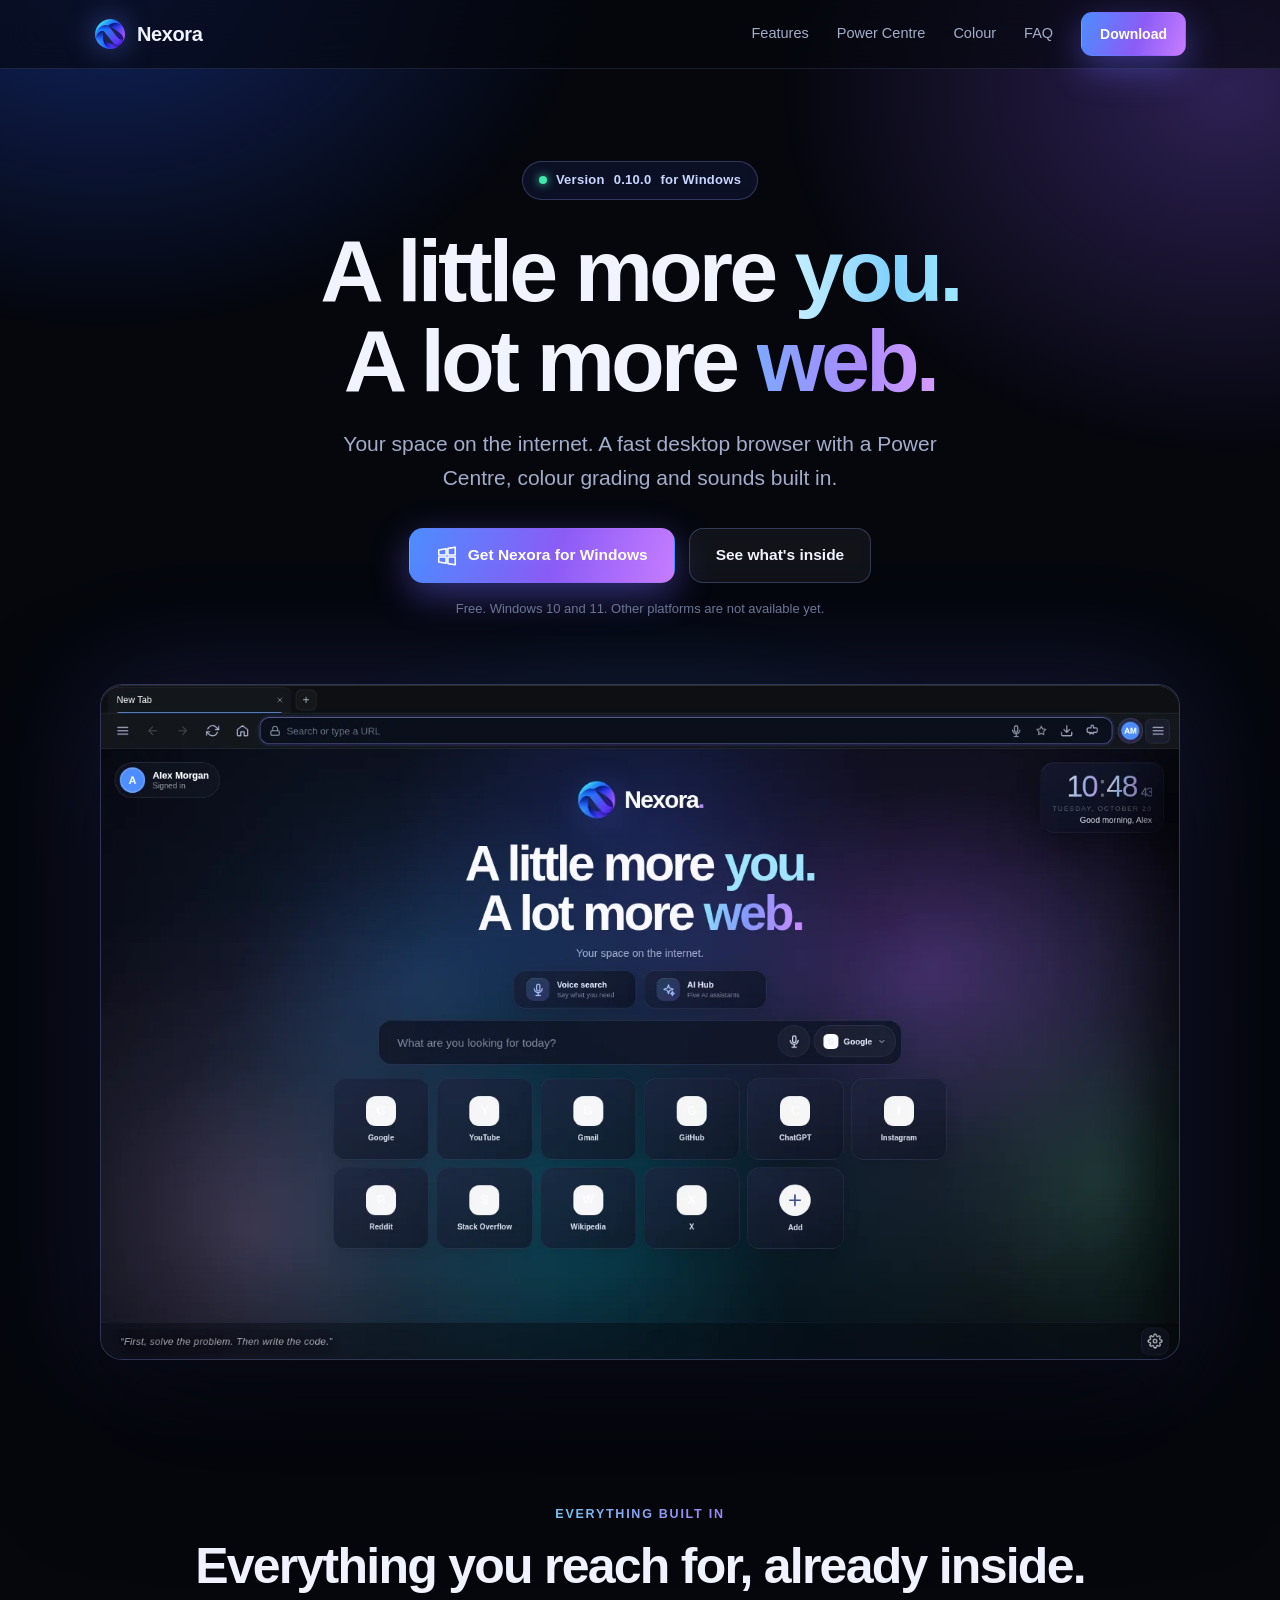
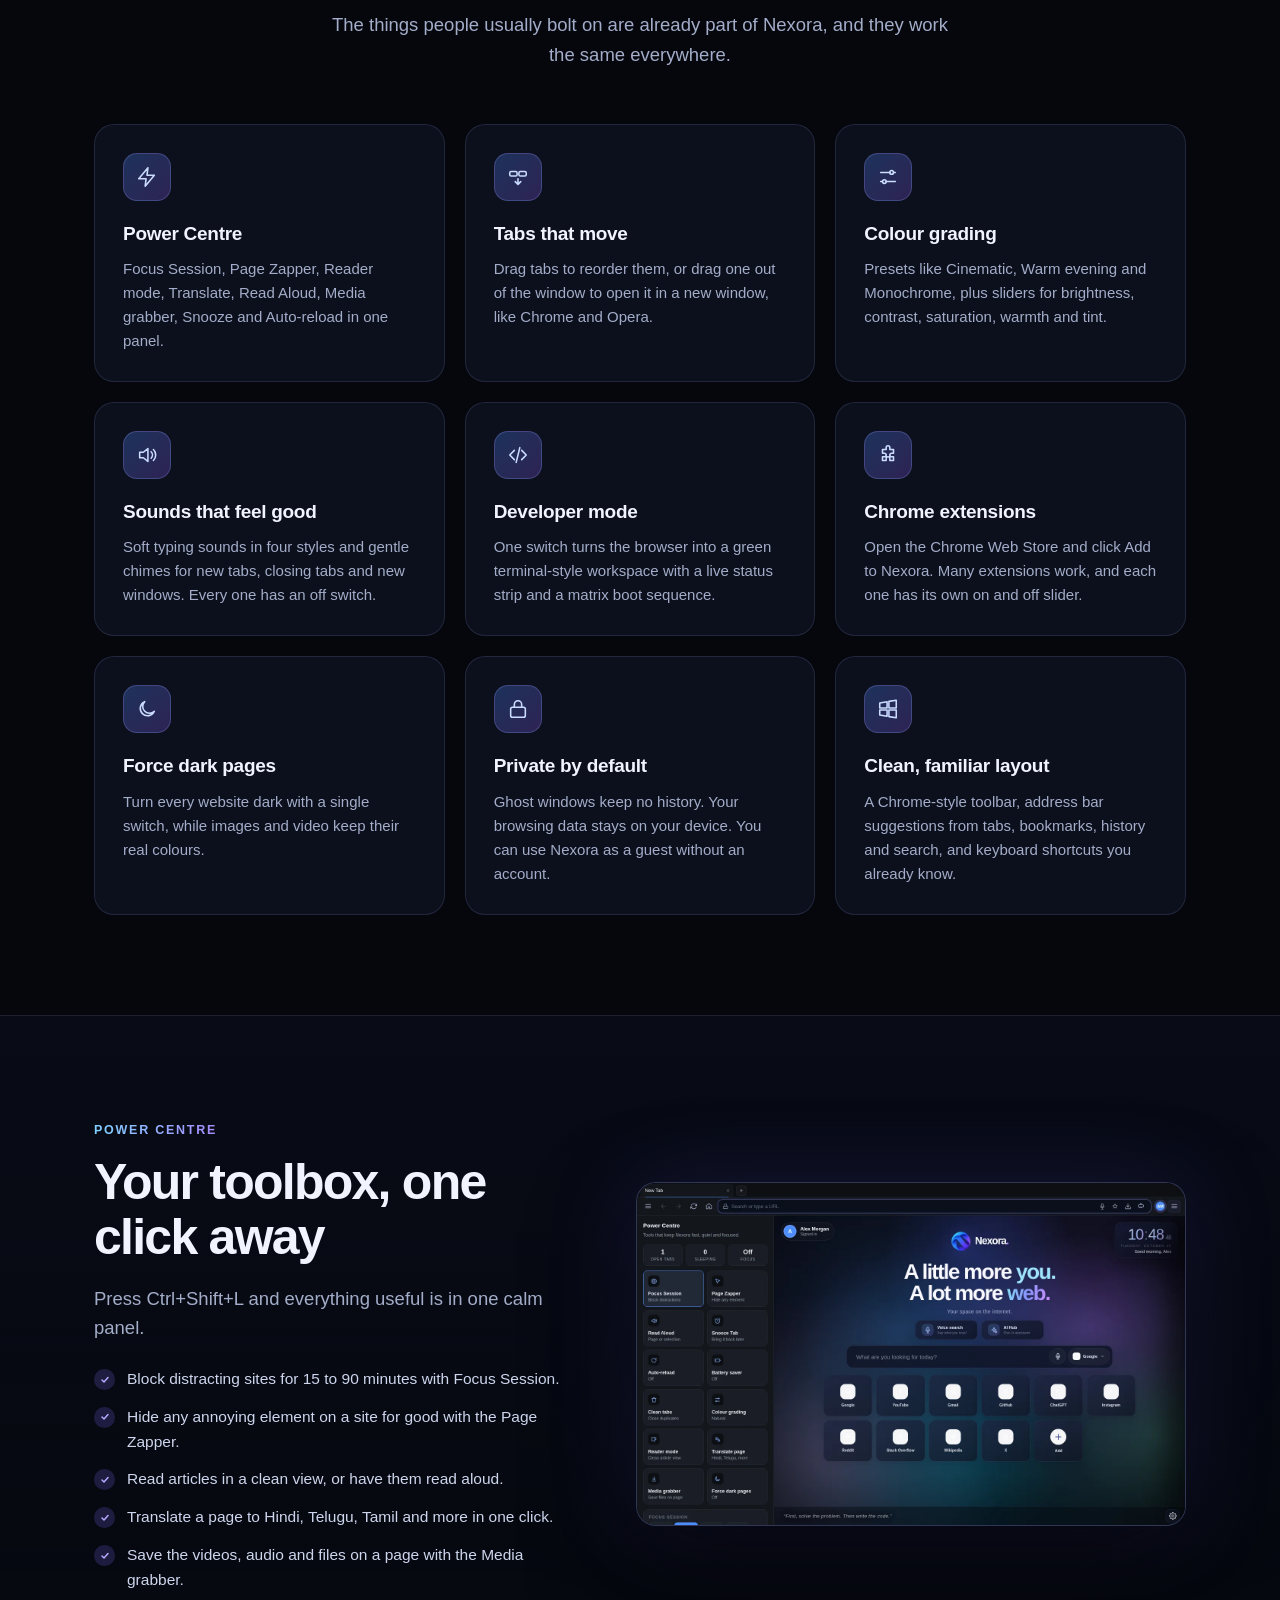
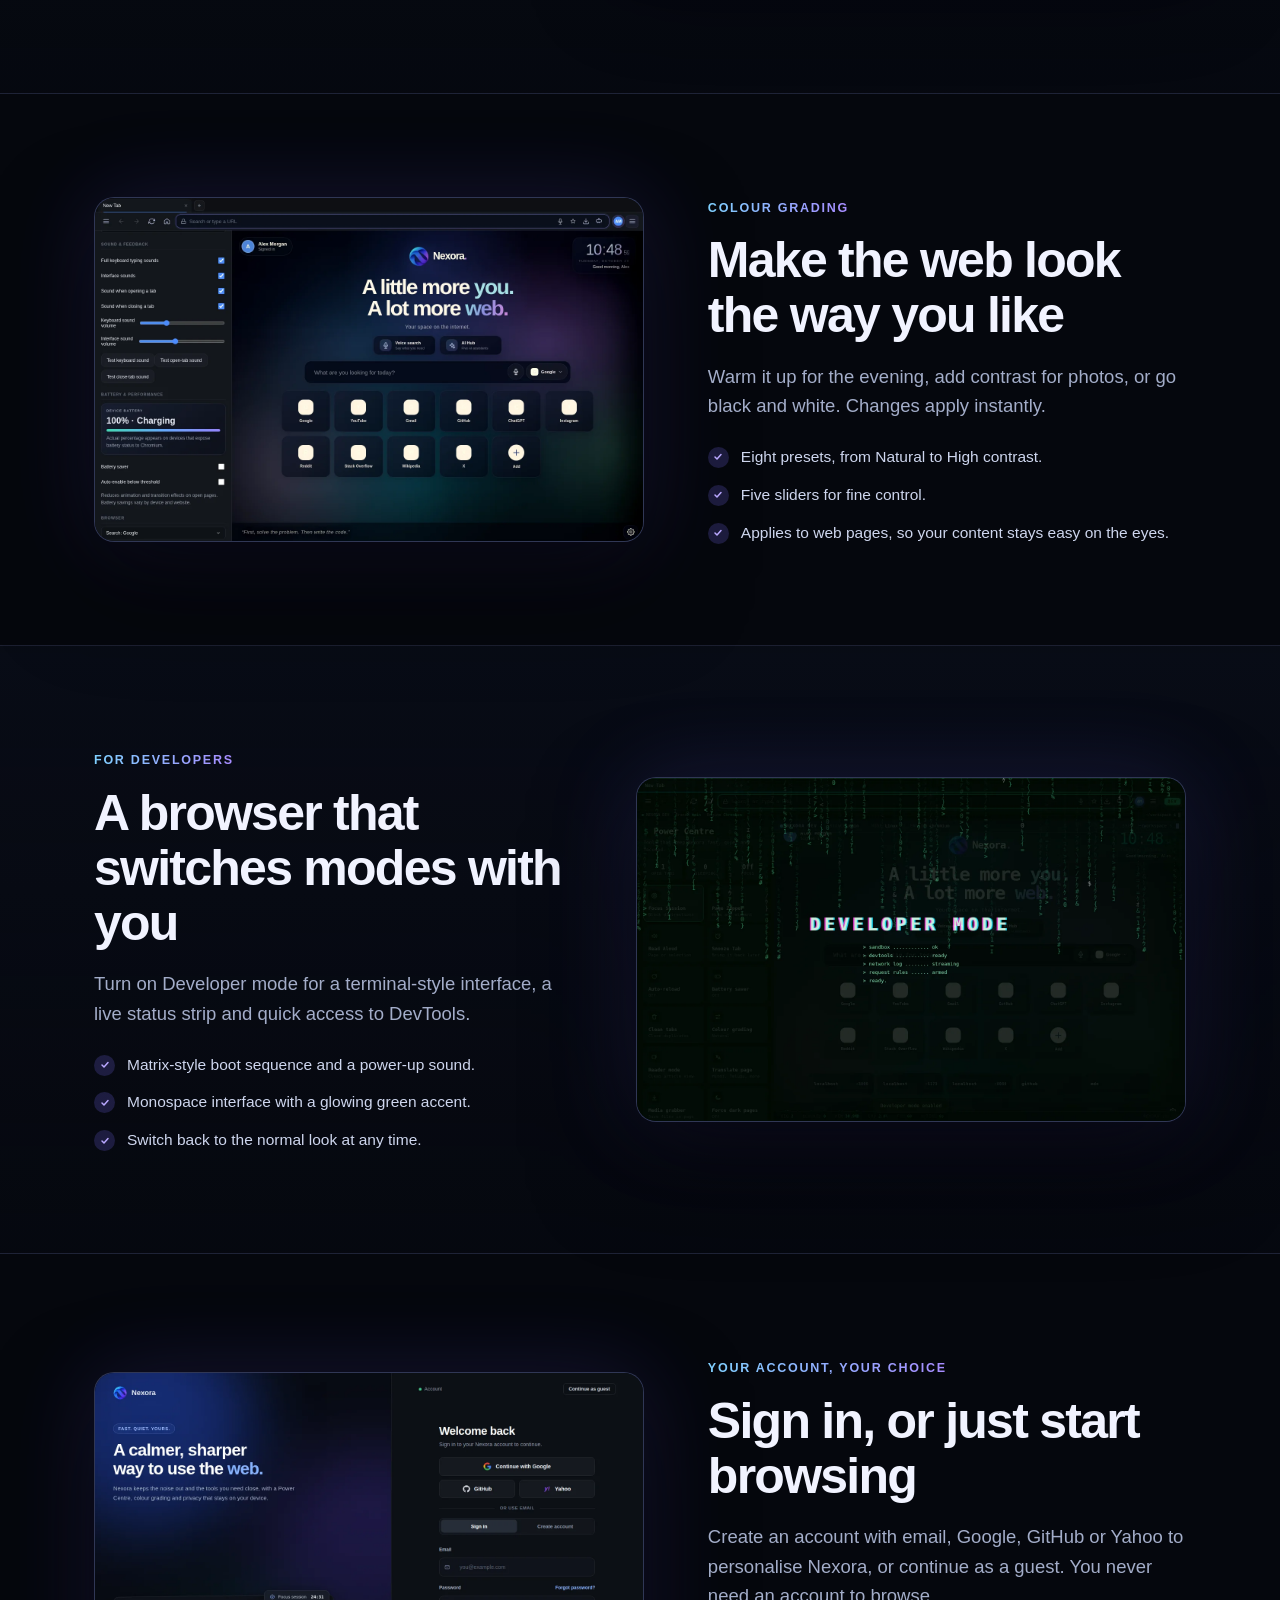
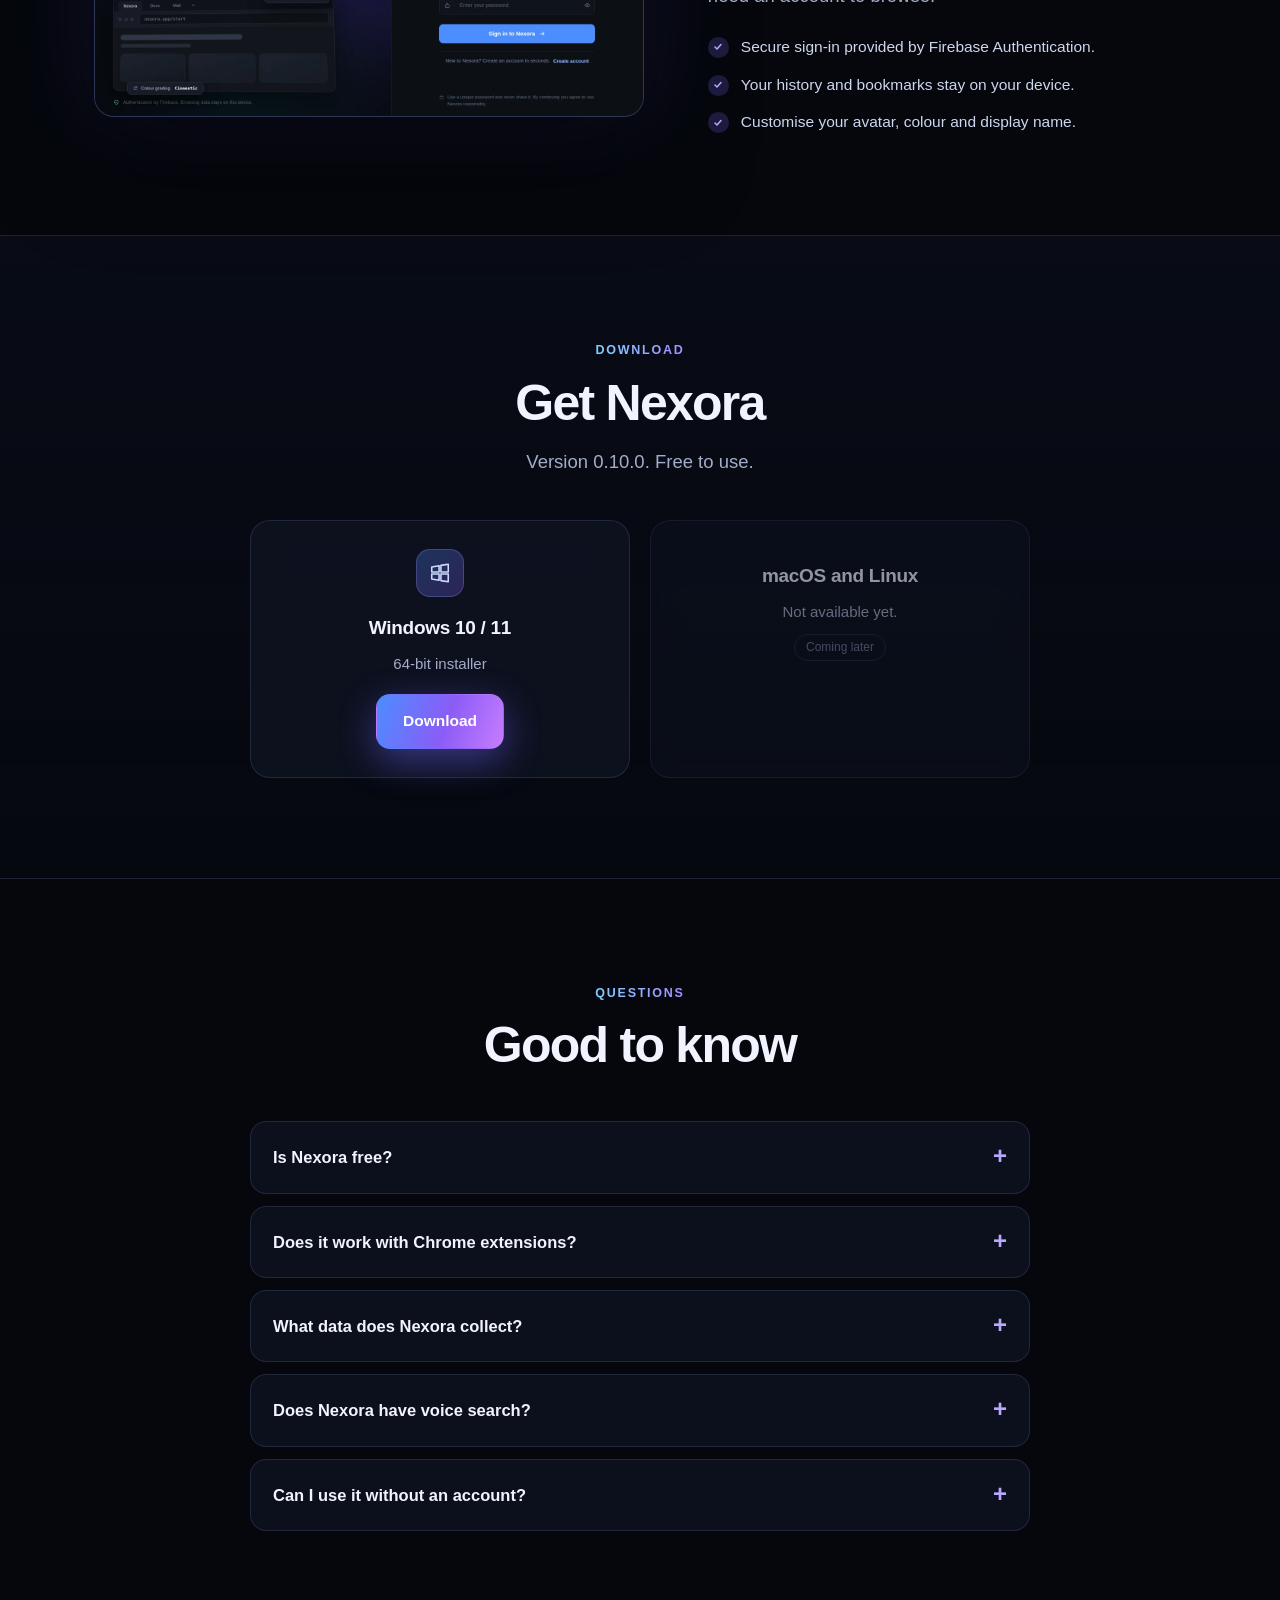
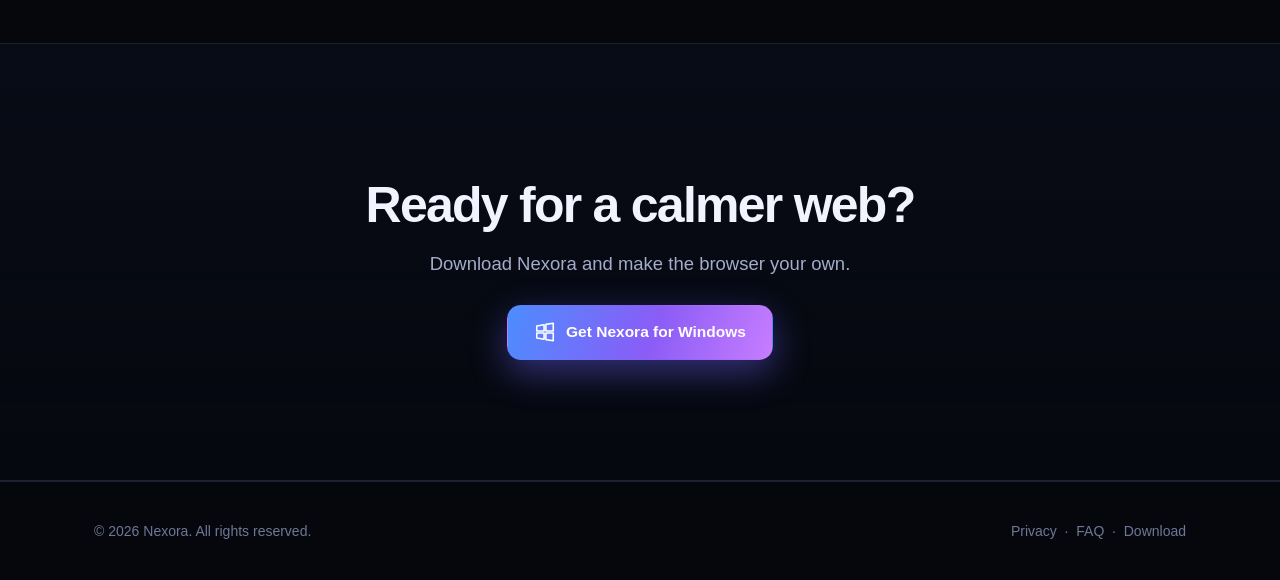
==== commit bc137c41: "Add files via upload" ====
--- a/index.html
+++ b/index.html
@@ -1,125 +1,79 @@
 <!doctype html>
-<html lang="en">
-<head>
-  <meta charset="utf-8"><meta name="viewport" content="width=device-width,initial-scale=1">
-  <meta name="theme-color" content="#080b12">
-  <meta name="description" content="Meet Nexora Browser. Explore the browser, choose your platform, and download the latest Windows or Android build from the official release.">
-  <meta property="og:title" content="Nexora Browser — Your web, your way">
-  <meta property="og:description" content="One home for Nexora on Windows and Android.">
-  <meta property="og:image" content="assets/Nexora.png?v=6">
-  <title>Nexora Browser — Your web, your way</title>
-  <link rel="icon" type="image/png" sizes="512x512" href="assets/favicon.png?v=6"><link rel="shortcut icon" href="favicon.ico?v=6"><link rel="apple-touch-icon" sizes="180x180" href="assets/favicon.png?v=6">
-  <link rel="preconnect" href="https://fonts.googleapis.com"><link rel="preconnect" href="https://fonts.gstatic.com" crossorigin>
-  <link href="https://fonts.googleapis.com/css2?family=DM+Sans:wght@400;500;600;700&family=Space+Grotesk:wght@400;500;600;700&display=swap" rel="stylesheet">
-  <link rel="stylesheet" href="style.css?v=8">
-</head>
-<body>
-  <div class="page-glow glow-a"></div><div class="page-glow glow-b"></div>
-  <header class="site-header shell">
-    <a class="brand" href="#home" aria-label="Nexora home"><span class="brand-mark"><img src="assets/Nexora-mark.png" alt="Nexora logo"></span><span class="brand-name">nexora<span>.</span><small>BROWSER</small></span></a>
-    <nav class="main-nav" id="mainNav" aria-label="Main navigation"><a href="#features">Experience</a><a href="#why-nexora">Why Nexora</a><a href="#browser-suite">Web Suite + AI</a><a href="#downloads">Downloads</a><a href="#about-release">Release notes</a></nav>
-    <a class="header-cta" href="#downloads">Get Nexora <span>↗</span></a>
-    <button class="menu-toggle" id="menuToggle" type="button" aria-label="Open navigation" aria-controls="mainNav" aria-expanded="false"><span></span><span></span></button>
-  </header>
-  <main id="home">
-    <section class="hero shell">
-      <div class="hero-copy">
-        <div class="eyebrow"><span class="eyebrow-line"></span> A BROWSER FOR YOUR EVERYDAY WEB</div>
-        <h1>Your web.<br><span>Your way.</span></h1>
-        <p class="hero-text">Meet Nexora Browser — a fresh place to start your next search, open your favourite sites, and get on with what you came to do.</p>
-        <div class="hero-buttons"><a class="button button-primary" href="#downloads">Choose your device <span>↓</span></a><a class="button button-quiet" href="https://github.com/Techman-cyber/Nexora" id="heroSource" target="_blank" rel="noopener noreferrer"><span class="github-mark">⌘</span> Explore the project <span>↗</span></a><button class="command-trigger" id="openCommand" type="button" aria-label="Open quick navigation">Quick jump <kbd>Ctrl K</kbd></button></div>
-        <div class="hero-proof"><div class="proof-item"><span class="proof-icon">01</span><span><b>Two platforms</b><small>Windows + Android</small></span></div><div class="proof-divider"></div><div class="proof-item"><span class="proof-icon proof-icon-green">↗</span><span><b>Public releases</b><small>Builds hosted on GitHub</small></span></div></div>
-      </div>
-      <div class="hero-visual" aria-label="Stylized Nexora browser preview">
-        <div class="visual-orbit orbit-one"></div><div class="visual-orbit orbit-two"></div>
-        <div class="visual-tag tag-top"><span class="tag-pulse"></span> YOUR NEXT TAB STARTS HERE</div>
-        <div class="app-window">
-          <div class="app-top"><div class="traffic"><i></i><i></i><i></i></div><div class="tab"><img src="assets/Nexora-mark.png" alt="Nexora logo"><span>New tab</span><b>×</b></div><span class="plus-tab">+</span><span class="top-more">···</span></div>
-          <div class="address-row"><span class="lock">⌕</span><span>Search or enter address</span><span class="address-star">☆</span><span class="address-menu">⋯</span></div>
-          <div class="app-home"><div class="home-logo"><img src="assets/Nexora-mark.png" alt="Nexora logo"><span>nexora<span class="brand-dot">.</span></span></div><div class="home-greeting">WHERE TO NEXT?</div><div class="mock-search"><span>⌕</span><span>Search the web or enter a URL</span><kbd>↵</kbd></div><div class="mock-shortcuts"><div><b class="shortcut-g"><img class="shortcut-real-icon" src="https://cdn.simpleicons.org/google/4285F4" alt="" data-fallback="G"></b><small>Google</small></div><div><b class="shortcut-play"><img class="shortcut-real-icon" src="https://cdn.simpleicons.org/youtube/FF0033" alt="" data-fallback="▶"></b><small>YouTube</small></div><div><b class="shortcut-w"><img class="shortcut-real-icon shortcut-wiki" src="https://cdn.simpleicons.org/wikipedia/111827" alt="" data-fallback="W"></b><small>Wikipedia</small></div><div><b class="shortcut-add">+</b><small>Add shortcut</small></div></div><div class="home-bottom"><span class="home-bottom-dot"></span> A LITTLE SPACE TO THINK. A LOT TO DISCOVER.</div></div>
-        </div>
-        <div class="floating-note note-left"><span class="note-symbol">✦</span><span><b>Make it yours</b><small>Your next browsing session</small></span></div>
-        <div class="floating-note note-right"><span class="note-symbol note-symbol-green">↓</span><span><b>Ready to explore</b><small>Pick your platform below</small></span></div>
-        <div class="visual-caption"><span>01 / THE NEXORA EXPERIENCE</span><span class="caption-rule"></span></div>
-      </div>
-      <div class="hero-bottom-line"><span>MADE TO MEET YOU WHERE YOU BROWSE</span><span>SCROLL TO EXPLORE <b>↓</b></span></div>
-    </section>
+<html lang="en"><head><meta charset="utf-8"><meta name="viewport" content="width=device-width,initial-scale=1">
+<title>Nexora: a little more you. A lot more web.</title><meta name="description" content="Nexora is a desktop browser with a built-in Power Centre, colour grading and sounds. Free for Windows."><meta name="theme-color" content="#07090d">
+<link rel="icon" type="image/png" href="assets/favicon-32.png"><link rel="apple-touch-icon" href="assets/nexora-icon.png">
+<meta property="og:type" content="website"><meta property="og:title" content="Nexora: a little more you. A lot more web."><meta property="og:description" content="Nexora is a desktop browser with a built-in Power Centre, colour grading and sounds. Free for Windows."><meta property="og:image" content="assets/og.jpg">
+<meta name="twitter:card" content="summary_large_image"><link rel="stylesheet" href="site.css"></head><body>
+<a class="skip" href="#main">Skip to content</a>
+<nav><div class="wrap"><a class="brand" href="index.html"><img src="assets/nexora-icon.png" alt="" width="30" height="30">Nexora</a>
+<button class="menu-btn" aria-label="Menu" aria-expanded="false"><svg width="24" height="24" viewBox="0 0 24 24" fill="none" stroke="currentColor" stroke-width="2" stroke-linecap="round"><path d="M4 7h16M4 12h16M4 17h16"/></svg></button>
+<div class="links"><a href="index.html#features">Features</a><a href="index.html#power">Power Centre</a><a href="index.html#colour">Colour</a><a href="index.html#faq">FAQ</a><a class="btn primary sm" href="index.html#download">Download</a></div></div></nav>
+<main id="main">
+<header class="hero"><div class="wrap">
+ <span class="pill"><i></i>Version <span data-version>0.10.0</span> for Windows</span>
+ <h1>A little more <span class="g1">you.</span><br>A lot more <span class="g2">web.</span></h1>
+ <p class="lead">Your space on the internet. A fast desktop browser with a Power Centre, colour grading and sounds built in.</p>
+ <div class="cta"><a class="btn primary" data-dl href="#"><svg width="22" height="22" viewBox="0 0 24 24" fill="none" stroke="currentColor" stroke-width="1.7" stroke-linecap="round" stroke-linejoin="round" aria-hidden="true"><path d="M3 5.5 11 4v7H3zM13 3.7 21 2.5V11h-8zM3 13h8v7l-8-1.5zM13 13h8v8.5l-8-1.2z"/></svg><span data-os-label>Download for Windows</span></a><a class="btn ghost" href="#features">See what's inside</a></div>
+ <p class="note">Free. Windows 10 and 11. Other platforms are not available yet.</p>
+ <div class="frame"><img src="assets/shot-home.webp" width="1440" height="900" alt="Nexora with the new tab page, search box and shortcuts"></div>
+</div></header>
 
-    <section class="why-section" id="why-nexora"><div class="shell why-inner">
-      <div class="section-heading"><div><div class="eyebrow"><span class="eyebrow-line"></span> WHY NEXORA</div><h2>Not another download page.<br><span>Your starting point.</span></h2></div><p>Everything you need to get started with Nexora, without hunting through folders or guessing which build to choose.</p></div>
-      <div class="value-grid">
-        <article class="value-card value-card-featured"><div class="value-top"><span class="value-icon icon-lilac">◈</span><span class="value-index">01</span></div><h3>One home for your browser</h3><p>Find the Windows and Android downloads in one clear place, with the latest available build linked from the official release.</p><div class="value-bottom"><span>WINDOWS</span><i></i><span>ANDROID</span></div></article>
-        <article class="value-card"><div class="value-top"><span class="value-icon icon-green">↗</span><span class="value-index">02</span></div><h3>Know what you're getting</h3><p>See the release tag and file details when available, then open the release page for notes and previous builds.</p><div class="value-link">CLEAR RELEASE INFO <span>↗</span></div></article>
-        <article class="value-card"><div class="value-top"><span class="value-icon icon-blue">⌘</span><span class="value-index">03</span></div><h3>Your device, your choice</h3><p>Use the platform that fits your day. Choose a Windows build for your PC or an Android package for your phone.</p><div class="value-link">TWO WAYS TO START <span>↗</span></div></article>
-      </div>
-      <div class="manifesto"><div class="manifesto-mark"><img src="assets/Nexora-mark.png" alt="Nexora logo"></div><p>Good software should make the next step feel simple.<br><span>Nexora starts with that idea.</span></p><span class="manifesto-side">A SMALLER DISTANCE<br>BETWEEN YOU AND THE WEB</span></div>
-    </div></section>
+<section id="features"><div class="wrap">
+ <div class="center"><div class="eyebrow">Everything built in</div><h2>Everything you reach for, already inside.</h2><p class="sub">The things people usually bolt on are already part of Nexora, and they work the same everywhere.</p></div>
+ <div class="grid">
+  <div class="card"><div class="ic"><svg width="22" height="22" viewBox="0 0 24 24" fill="none" stroke="currentColor" stroke-width="1.7" stroke-linecap="round" stroke-linejoin="round" aria-hidden="true"><path d="M13 2 3 14h8l-1 8 10-12h-8z"/></svg></div><h3>Power Centre</h3><p>Focus Session, Page Zapper, Reader mode, Translate, Read Aloud, Media grabber, Snooze and Auto-reload in one panel.</p></div>
+  <div class="card"><div class="ic"><svg width="22" height="22" viewBox="0 0 24 24" fill="none" stroke="currentColor" stroke-width="1.7" stroke-linecap="round" stroke-linejoin="round" aria-hidden="true"><rect x="3" y="6" width="8" height="5" rx="1.5"/><rect x="13" y="6" width="8" height="5" rx="1.5"/><path d="M12 14v6M9 17l3 3 3-3"/></svg></div><h3>Tabs that move</h3><p>Drag tabs to reorder them, or drag one out of the window to open it in a new window, like Chrome and Opera.</p></div>
+  <div class="card"><div class="ic"><svg width="22" height="22" viewBox="0 0 24 24" fill="none" stroke="currentColor" stroke-width="1.7" stroke-linecap="round" stroke-linejoin="round" aria-hidden="true"><path d="M4 7h10M18 7h2M4 17h2M10 17h10"/><circle cx="16" cy="7" r="2"/><circle cx="8" cy="17" r="2"/></svg></div><h3>Colour grading</h3><p>Presets like Cinematic, Warm evening and Monochrome, plus sliders for brightness, contrast, saturation, warmth and tint.</p></div>
+  <div class="card"><div class="ic"><svg width="22" height="22" viewBox="0 0 24 24" fill="none" stroke="currentColor" stroke-width="1.7" stroke-linecap="round" stroke-linejoin="round" aria-hidden="true"><path d="M4 9v6h4l5 4V5L8 9z"/><path d="M16.5 8.5a5 5 0 0 1 0 7"/><path d="M19 6a8.5 8.5 0 0 1 0 12"/></svg></div><h3>Sounds that feel good</h3><p>Soft typing sounds in four styles and gentle chimes for new tabs, closing tabs and new windows. Every one has an off switch.</p></div>
+  <div class="card"><div class="ic"><svg width="22" height="22" viewBox="0 0 24 24" fill="none" stroke="currentColor" stroke-width="1.7" stroke-linecap="round" stroke-linejoin="round" aria-hidden="true"><path d="m8 7-5 5 5 5M16 7l5 5-5 5M14 4l-4 16"/></svg></div><h3>Developer mode</h3><p>One switch turns the browser into a green terminal-style workspace with a live status strip and a matrix boot sequence.</p></div>
+  <div class="card"><div class="ic"><svg width="22" height="22" viewBox="0 0 24 24" fill="none" stroke="currentColor" stroke-width="1.7" stroke-linecap="round" stroke-linejoin="round" aria-hidden="true"><path d="M10 4a2 2 0 1 1 4 0v2h4v4h-2a2 2 0 1 0 0 4h2v4h-4v-2a2 2 0 1 0-4 0v2H6v-4h2a2 2 0 1 0 0-4H6V6h4z"/></svg></div><h3>Chrome extensions</h3><p>Open the Chrome Web Store and click Add to Nexora. Many extensions work, and each one has its own on and off slider.</p></div>
+  <div class="card"><div class="ic"><svg width="22" height="22" viewBox="0 0 24 24" fill="none" stroke="currentColor" stroke-width="1.7" stroke-linecap="round" stroke-linejoin="round" aria-hidden="true"><path d="M20 14.5A8 8 0 1 1 9.5 4a6.5 6.5 0 0 0 10.5 10.5z"/></svg></div><h3>Force dark pages</h3><p>Turn every website dark with a single switch, while images and video keep their real colours.</p></div>
+  <div class="card"><div class="ic"><svg width="22" height="22" viewBox="0 0 24 24" fill="none" stroke="currentColor" stroke-width="1.7" stroke-linecap="round" stroke-linejoin="round" aria-hidden="true"><rect x="4" y="10" width="16" height="11" rx="2"/><path d="M8 10V7a4 4 0 0 1 8 0v3"/></svg></div><h3>Private by default</h3><p>Ghost windows keep no history. Your browsing data stays on your device. You can use Nexora as a guest without an account.</p></div>
+  <div class="card"><div class="ic"><svg width="22" height="22" viewBox="0 0 24 24" fill="none" stroke="currentColor" stroke-width="1.7" stroke-linecap="round" stroke-linejoin="round" aria-hidden="true"><path d="M3 5.5 11 4v7H3zM13 3.7 21 2.5V11h-8zM3 13h8v7l-8-1.5zM13 13h8v8.5l-8-1.2z"/></svg></div><h3>Clean, familiar layout</h3><p>A Chrome-style toolbar, address bar suggestions from tabs, bookmarks, history and search, and keyboard shortcuts you already know.</p></div>
+ </div>
+</div></section>
 
-    <section class="showcase-section shell" id="features">
-      <div class="showcase-intro"><div class="eyebrow"><span class="eyebrow-line"></span> MADE FOR THE WAY YOU BROWSE</div><h2>A little more <span>you.</span><br>A lot more web.</h2><p>Nexora is built around the everyday things a browser should make easy: opening a new tab, finding your next destination, and getting back to what matters.</p></div>
-      <article class="showcase-panel showcase-panel-desktop"><div class="showcase-copy"><span class="showcase-number">01 / DESKTOP</span><h3>Your next tab<br>is a fresh start.</h3><p>A clean start page puts search and your favourite destinations front and centre, so the web feels open from the moment you launch.</p><a href="#downloads" class="text-link">Explore the Windows build <span>↗</span></a></div><div class="showcase-art desktop-art"><div class="art-glow"></div><div class="mini-browser"><div class="mini-browser-bar"><i></i><i></i><i></i><span>New tab</span><b>＋</b></div><div class="mini-address">⌕ &nbsp; Search or enter address</div><div class="mini-content"><div class="mini-brand"><img class="mini-brand-icon" src="assets/Nexora-mark.png" alt="Nexora logo"> nexora<span>.</span></div><div class="mini-question">WHAT'S ON YOUR MIND?</div><div class="mini-search">⌕ &nbsp; Search the web <b>↵</b></div><div class="mini-icons"><i><img src="https://cdn.simpleicons.org/google/4285F4" alt="Google"></i><i><img src="https://cdn.simpleicons.org/youtube/FF0033" alt="YouTube"></i><i><img src="https://cdn.simpleicons.org/wikipedia/111827" alt="Wikipedia"></i><i class="mini-add">＋</i></div></div></div><span class="art-orbit orbit-a"></span><span class="art-orbit orbit-b"></span></div></article>
-      <article class="showcase-panel showcase-panel-mobile"><div class="showcase-copy"><span class="showcase-number">02 / ANDROID</span><h3>Your web,<br>within reach.</h3><p>Take the Nexora experience with you. Check the Android release below to find the latest available build for your phone.</p><a href="#downloads" class="text-link">Find Nexora for Android <span>↗</span></a></div><div class="showcase-art mobile-art"><div class="phone-halo"></div><div class="phone-frame"><div class="phone-notch"></div><div class="phone-screen"><div class="phone-status"><span>9:41</span><span>● ▰ ▴</span></div><div class="phone-logo"><img src="assets/Nexora-mark.png" alt="Nexora logo"><b>nexora<span>.</span></b></div><div class="phone-caption">WHERE TO NEXT?</div><div class="phone-search">⌕ <span>Search or enter URL</span></div><div class="phone-shortcuts"><i><img src="https://cdn.simpleicons.org/google/4285F4" alt="Google"></i><i><img src="https://cdn.simpleicons.org/youtube/FF0033" alt="YouTube"></i><i><img src="https://cdn.simpleicons.org/wikipedia/111827" alt="Wikipedia"></i><i class="phone-add">＋</i></div><div class="phone-lines"><i></i><i></i><i></i></div><div class="phone-bottom"><span>⌂</span><span>☆</span><span>▢</span><span>⋯</span></div></div></div><span class="mobile-float float-a">MADE FOR EVERYDAY</span><span class="mobile-float float-b">NEXORA / MOBILE</span></div></article>
-      <div class="principles-strip"><div><span>01</span><b>Start simple</b><small>Keep the next step clear.</small></div><div><span>02</span><b>Choose your platform</b><small>Desktop or Android.</small></div><div><span>03</span><b>Stay in control</b><small>Release files on GitHub.</small></div></div>
-    </section>
+<section id="power" class="band"><div class="wrap split">
+ <div class="copy"><div class="eyebrow">Power Centre</div><h2>Your toolbox, one click away</h2><p class="sub">Press Ctrl+Shift+L and everything useful is in one calm panel.</p>
+  <ul><li>Block distracting sites for 15 to 90 minutes with Focus Session.</li><li>Hide any annoying element on a site for good with the Page Zapper.</li><li>Read articles in a clean view, or have them read aloud.</li><li>Translate a page to Hindi, Telugu, Tamil and more in one click.</li><li>Save the videos, audio and files on a page with the Media grabber.</li></ul></div>
+ <div class="shot"><img loading="lazy" src="assets/shot-power.webp" width="1440" height="900" alt="The Nexora Power Centre panel with tool tiles"></div>
+</div></section>
 
+<section id="colour"><div class="wrap split rev">
+ <div class="copy"><div class="eyebrow">Colour grading</div><h2>Make the web look the way you like</h2><p class="sub">Warm it up for the evening, add contrast for photos, or go black and white. Changes apply instantly.</p>
+  <ul><li>Eight presets, from Natural to High contrast.</li><li>Five sliders for fine control.</li><li>Applies to web pages, so your content stays easy on the eyes.</li></ul></div>
+ <div class="shot"><img loading="lazy" src="assets/shot-grade.webp" width="1440" height="900" alt="Colour grading settings with the Cinematic preset applied"></div>
+</div></section>
 
-    <section class="browser-suite-section shell" id="browser-suite" aria-labelledby="browser-suite-title">
-      <div class="browser-suite-heading">
-        <div><div class="eyebrow"><span class="eyebrow-line"></span> WEB SUITE + AI HUB</div><h2 id="browser-suite-title">One place to search.<br><span>Five AIs to choose from.</span></h2></div>
-        <p>Nexora Web Suite brings five search engines together. AI Hub gives you one launchpad for ChatGPT, Gemini, Claude, Copilot and Perplexity.</p>
-      </div>
-      <div class="nexora-suite-group">
-        <div class="nexora-suite-group-head"><span class="suite-step">01</span><div><b>WEB SUITE</b><small>Five search engines · one launchpad</small></div></div>
-        <div class="browser-brand-grid suite-engine-grid">
-          <a class="browser-brand-card" href="https://www.google.com/" target="_blank" rel="noopener noreferrer"><span class="browser-brand-icon"><img src="https://cdn.simpleicons.org/google/4285F4" alt="Google logo" data-fallback="G" loading="lazy"></span><span class="browser-brand-copy"><b>Google</b><small>Search the web ↗</small></span><span class="browser-brand-arrow">↗</span></a>
-          <a class="browser-brand-card" href="https://duckduckgo.com/" target="_blank" rel="noopener noreferrer"><span class="browser-brand-icon"><img src="https://cdn.simpleicons.org/duckduckgo/DE5833" alt="DuckDuckGo logo" data-fallback="D" loading="lazy"></span><span class="browser-brand-copy"><b>DuckDuckGo</b><small>Private search ↗</small></span><span class="browser-brand-arrow">↗</span></a>
-          <a class="browser-brand-card" href="https://www.bing.com/" target="_blank" rel="noopener noreferrer"><span class="browser-brand-icon"><img src="https://www.google.com/s2/favicons?domain=www.bing.com&sz=128" alt="Bing logo" data-local-fallback="assets/brand-bing.svg" loading="eager" onerror="this.onerror=null;this.src='assets/brand-bing.svg';"></span><span class="browser-brand-copy"><b>Bing</b><small>Microsoft search ↗</small></span><span class="browser-brand-arrow">↗</span></a>
-          <a class="browser-brand-card" href="https://search.brave.com/" target="_blank" rel="noopener noreferrer"><span class="browser-brand-icon"><img src="https://www.google.com/s2/favicons?domain=search.brave.com&sz=128" alt="Brave Search logo" data-local-fallback="assets/brand-brave-search.svg" loading="eager" onerror="this.onerror=null;this.src='assets/brand-brave-search.svg';"></span><span class="browser-brand-copy"><b>Brave Search</b><small>Independent search ↗</small></span><span class="browser-brand-arrow">↗</span></a>
-          <a class="browser-brand-card" href="https://www.ecosia.org/" target="_blank" rel="noopener noreferrer"><span class="browser-brand-icon"><img src="https://cdn.simpleicons.org/ecosia/559B51" alt="Ecosia logo" data-fallback="E" loading="lazy"></span><span class="browser-brand-copy"><b>Ecosia</b><small>Search with impact ↗</small></span><span class="browser-brand-arrow">↗</span></a>
-        </div>
-      </div>
-      <div class="nexora-ai-hub-wrap">
-        <article class="nexora-ai-card ai-hub-card">
-          <div class="nexora-ai-card-top"><span class="nexora-ai-orb">✦</span><span class="nexora-ai-label">02 / AI HUB</span></div>
-          <h3>Five AIs.<br><span>Your choice.</span></h3>
-          <p>Open the AI assistant that fits the task, all from one Nexora workspace.</p>
-          <div class="ai-provider-mini-grid">
-            <a href="https://chatgpt.com/" target="_blank" rel="noopener noreferrer"><img src="https://www.google.com/s2/favicons?domain=chatgpt.com&sz=128" alt="ChatGPT logo" data-local-fallback="assets/brand-chatgpt.svg" loading="eager" onerror="this.onerror=null;this.src='assets/brand-chatgpt.svg';"><span>ChatGPT</span></a>
-            <a href="https://gemini.google.com/" target="_blank" rel="noopener noreferrer"><img src="https://cdn.simpleicons.org/googlegemini/8E75FF" alt="" loading="lazy"><span>Gemini</span></a>
-            <a href="https://claude.ai/" target="_blank" rel="noopener noreferrer"><img src="https://cdn.simpleicons.org/claude/D97757" alt="" loading="lazy"><span>Claude</span></a>
-            <a href="https://copilot.microsoft.com/" target="_blank" rel="noopener noreferrer"><img src="https://www.google.com/s2/favicons?domain=copilot.microsoft.com&sz=128" alt="Microsoft Copilot logo" data-local-fallback="assets/brand-copilot.svg" loading="eager" onerror="this.onerror=null;this.src='assets/brand-copilot.svg';"><span>Copilot</span></a>
-            <a href="https://www.perplexity.ai/" target="_blank" rel="noopener noreferrer"><img src="https://cdn.simpleicons.org/perplexity/20B8CD" alt="" loading="lazy"><span>Perplexity</span></a>
-          </div>
-          <span class="nexora-ai-footer">EXTERNAL AI PROVIDERS · ONE HUB</span>
-        </article>
-</div>
-      <p class="browser-suite-note">Web Suite includes Google, DuckDuckGo, Bing, Brave Search and Ecosia. AI Hub brings ChatGPT, Gemini, Claude, Copilot and Perplexity together. Each AI remains its own external service.</p>
-    </section>
+<section class="band"><div class="wrap split">
+ <div class="copy"><div class="eyebrow">For developers</div><h2>A browser that switches modes with you</h2><p class="sub">Turn on Developer mode for a terminal-style interface, a live status strip and quick access to DevTools.</p>
+  <ul><li>Matrix-style boot sequence and a power-up sound.</li><li>Monospace interface with a glowing green accent.</li><li>Switch back to the normal look at any time.</li></ul></div>
+ <div class="shot"><img loading="lazy" src="assets/shot-dev.webp" width="1440" height="900" alt="Nexora in Developer mode with green terminal styling"></div>
+</div></section>
 
-    <section class="download-section shell" id="downloads"><div class="download-heading"><div><div class="eyebrow"><span class="eyebrow-line"></span> GET NEXORA</div><h2>Pick your <span>platform.</span></h2></div><p>Choose your device below. The download links are checked against the latest public GitHub release.</p></div>
-      <div class="download-grid">
-        <article class="download-card windows-card"><div class="download-card-head"><div class="os-icon windows-icon"><svg viewBox="0 0 24 24" aria-hidden="true"><path d="M2.5 5.1 10.4 4v7H2.5V5.1Zm9.2-1.3 9.8-1.4V11h-9.8V3.8ZM2.5 12.5h7.9v7l-7.9-1.2v-5.8Zm9.2 0h9.8v8.6l-9.8-1.4v-7.2Z" fill="currentColor"/></svg></div><span class="os-label">DESKTOP EDITION <i></i></span></div><div class="download-title"><h3>Nexora for Windows</h3><span class="build-tag" id="desktopVersion">Checking build</span></div><p class="download-description">Bring your browsing to your Windows PC.</p><div class="download-specs"><span>Windows 10 / 11</span><span class="spec-dot"></span><span id="desktopFileType">EXE</span><span class="spec-size" id="desktopSize"></span></div><a class="button button-download" id="desktopDownload" href="https://github.com/Techman-cyber/Nexora/releases" target="_blank" rel="noopener noreferrer"><span>Download for Windows</span><b>↓</b></a><div class="download-status"><span class="status-dot" id="desktopStatus"></span><span id="desktopNote">Checking the latest release…</span></div><div class="card-bottom"><span>01</span><span>WINDOWS BUILD</span></div></article>
-        <article class="download-card android-card"><div class="download-card-head"><div class="os-icon android-icon"><svg viewBox="0 0 24 24" aria-hidden="true"><path d="M7.2 8.2 5.8 5.8l.9-.5 1.4 2.4a8.1 8.1 0 0 1 7.8 0l1.4-2.4.9.5-1.4 2.4a6.4 6.4 0 0 1 2.5 5H4.7a6.4 6.4 0 0 1 2.5-5ZM8 10.4a.7.7 0 1 0 0 1.4.7.7 0 0 0 0-1.4Zm8 0a.7.7 0 1 0 0 1.4.7.7 0 0 0 0-1.4ZM5.3 14.2h13.4v4.1a1.4 1.4 0 0 1-1.4 1.4h-.8v2.1a1.1 1.1 0 0 1-2.2 0v-2.1h-4.6v2.1a1.1 1.1 0 0 1-2.2 0v-2.1h-.8a1.4 1.4 0 0 1-1.4-1.4v-4.1ZM2.6 14.3a1.2 1.2 0 0 1 2.4 0v3.4a1.2 1.2 0 0 1-2.4 0v-3.4Zm16.4 0a1.2 1.2 0 0 1 2.4 0v3.4a1.2 1.2 0 0 1-2.4 0v-3.4Z" fill="currentColor"/></svg></div><span class="os-label mobile-label">MOBILE EDITION <i></i></span></div><div class="download-title"><h3>Nexora for Android</h3><span class="build-tag" id="androidVersion">Checking build</span></div><p class="download-description">Take Nexora with you on your Android phone.</p><div class="download-specs"><span>Android</span><span class="spec-dot"></span><span id="androidFileType">APK</span><span class="spec-size" id="androidSize"></span></div><a class="button button-download button-android" id="androidDownload" href="https://github.com/Techman-cyber/Nexora/releases" target="_blank" rel="noopener noreferrer"><span>Download for Android</span><b>↓</b></a><div class="download-status"><span class="status-dot" id="androidStatus"></span><span id="androidNote">Checking the latest release…</span></div><div class="card-bottom"><span>02</span><span>ANDROID BUILD</span></div></article>
-      </div>
-      <div class="release-banner" id="about-release"><div class="release-banner-icon">↗</div><div class="release-banner-copy"><span class="banner-kicker">OPEN BY DESIGN</span><h3>Want the details before you download?</h3><p>Read the release notes, check the files, or explore the source code on GitHub.</p></div><a id="allReleases" href="https://github.com/Techman-cyber/Nexora/releases" target="_blank" rel="noopener noreferrer" class="release-button">Explore releases <span>↗</span></a></div>
-      <p class="release-hint" id="releaseHint" aria-live="polite">Connecting to the latest public release…</p>
-    </section>
-    <section class="last-word"><div class="shell last-word-inner"><div class="last-word-logo"><img src="assets/Nexora-mark.png" alt="Nexora logo"></div><div><div class="eyebrow"><span class="eyebrow-line"></span> YOUR NEXT WINDOW</div><h2>Ready when <span>you are.</span></h2></div><a class="button button-primary" href="#downloads">Get started <span>↑</span></a></div></section>
-  </main>
-  <footer class="site-footer shell"><a class="brand footer-brand" href="#home"><span class="brand-mark"><img src="assets/Nexora-mark.png" alt="Nexora logo"></span><span class="brand-name">nexora<span>.</span><small>BROWSER</small></span></a><span class="footer-note">A fresh place to start exploring.</span><div class="footer-links"><a href="https://github.com/Techman-cyber/Nexora" target="_blank" rel="noopener noreferrer" id="footerSource">GitHub <span>↗</span></a><a href="#downloads">Downloads ↑</a></div><span class="copyright">© <span id="year"></span> Nexora</span></footer>
-  <div class="toast" id="toast" role="status" aria-live="polite"></div>
-  <div class="command-overlay" id="commandOverlay" role="dialog" aria-modal="true" aria-label="Quick navigation">
-    <div class="command-dialog">
-      <div class="command-input-row"><span aria-hidden="true">⌕</span><input class="command-input" id="commandInput" type="text" placeholder="Jump to a section or search the web…" autocomplete="off" aria-label="Quick navigation search"></div>
-      <div class="command-list" id="commandList">
-        <button class="command-option" data-action="section" data-target="features"><span class="command-symbol">✦</span><span>Explore the experience<small>See what Nexora is about</small></span></button>
-        <button class="command-option" data-action="section" data-target="browser-suite"><span class="command-symbol">⌕</span><span>Open Web Suite + AI Hub<small>Search engines and AI assistants</small></span></button>
-        <button class="command-option" data-action="section" data-target="downloads"><span class="command-symbol">↓</span><span>Get Nexora<small>Windows and Android downloads</small></span></button>
-        <button class="command-option" data-action="url" data-url="https://github.com/Techman-cyber/Nexora/releases"><span class="command-symbol">↗</span><span>View all releases<small>Release files and changelog</small></span></button>
-      </div>
-      <div class="command-footer"><span><kbd>↑</kbd> <kbd>↓</kbd> navigate · <kbd>↵</kbd> open</span><span><kbd>Esc</kbd> close</span></div>
-    </div>
-  </div>
-  <div id="scrollProgress" aria-hidden="true"></div>
-  <script src="config.js?v=6"></script><script src="script.js?v=6"></script><script src="enhancements.js?v=1"></script>
-</body></html>
+<section><div class="wrap split rev">
+ <div class="copy"><div class="eyebrow">Your account, your choice</div><h2>Sign in, or just start browsing</h2><p class="sub">Create an account with email, Google, GitHub or Yahoo to personalise Nexora, or continue as a guest. You never need an account to browse.</p>
+  <ul><li>Secure sign-in provided by Firebase Authentication.</li><li>Your history and bookmarks stay on your device.</li><li>Customise your avatar, colour and display name.</li></ul></div>
+ <div class="shot"><img loading="lazy" src="assets/shot-signin.webp" width="1440" height="900" alt="The Nexora sign-in and sign-up screen"></div>
+</div></section>
+
+<section id="download" class="band"><div class="wrap center">
+ <div class="eyebrow">Download</div><h2>Get Nexora</h2><p class="sub">Version <span data-version>0.10.0</span>. Free to use.</p>
+ <div class="dl"><div class="card"><div class="ic" style="margin:0 auto 16px"><svg width="22" height="22" viewBox="0 0 24 24" fill="none" stroke="currentColor" stroke-width="1.7" stroke-linecap="round" stroke-linejoin="round" aria-hidden="true"><path d="M3 5.5 11 4v7H3zM13 3.7 21 2.5V11h-8zM3 13h8v7l-8-1.5zM13 13h8v8.5l-8-1.2z"/></svg></div><h3>Windows 10 / 11</h3><p>64-bit installer</p><p style="margin-top:18px"><a class="btn primary" data-dl href="#">Download</a></p></div>
+ <div class="card dim"><h3 style="margin-top:12px">macOS and Linux</h3><p>Not available yet.</p><span class="chip">Coming later</span></div></div>
+</div></section>
+
+<section id="faq"><div class="wrap">
+ <div class="center"><div class="eyebrow">Questions</div><h2>Good to know</h2></div>
+ <div class="faq">
+  <details><summary>Is Nexora free?</summary><p>Yes. Nexora is free to download and use.</p></details>
+  <details><summary>Does it work with Chrome extensions?</summary><p>Many do. Open the Chrome Web Store inside Nexora and click Add to Nexora. Nexora runs on Electron, which supports only part of Chrome's extension system, so some extensions will not work. VPN extensions that depend on Chrome's proxy feature cannot work. Use a VPN app on your PC instead.</p></details>
+  <details><summary>What data does Nexora collect?</summary><p>Your history, bookmarks and settings stay on your device. If you sign in, your email and name are handled by Firebase Authentication. Read the <a href="privacy.html" style="color:var(--accent2)">privacy page</a> for details.</p></details>
+  <details><summary>Does Nexora have voice search?</summary><p>On Windows, the microphone button uses Windows speech recognition. It needs a working microphone and, for the best results, the Windows setting "Online speech recognition" turned on. Settings in Nexora include a voice check that tells you what is missing.</p></details>
+  <details><summary>Can I use it without an account?</summary><p>Yes. Choose "Continue as guest" on the welcome screen.</p></details>
+ </div>
+</div></section>
+
+<section class="final band"><div class="wrap"><h2>Ready for a calmer web?</h2><p class="sub" style="margin:0 auto 26px">Download Nexora and make the browser your own.</p><a class="btn primary" data-dl href="#"><svg width="22" height="22" viewBox="0 0 24 24" fill="none" stroke="currentColor" stroke-width="1.7" stroke-linecap="round" stroke-linejoin="round" aria-hidden="true"><path d="M3 5.5 11 4v7H3zM13 3.7 21 2.5V11h-8zM3 13h8v7l-8-1.5zM13 13h8v8.5l-8-1.2z"/></svg><span data-os-label>Download for Windows</span></a></div></section>
+</main><footer><div class="wrap"><span>&copy; <span id="year">2026</span> Nexora. All rights reserved.</span><span><a href="privacy.html">Privacy</a> &nbsp;·&nbsp; <a href="index.html#faq">FAQ</a> &nbsp;·&nbsp; <a href="index.html#download">Download</a></span></div></footer>
+<script src="site.js"></script></body></html>
--- a/site.css
+++ b/site.css
@@ -0,0 +1,54 @@
+:root{--bg:#05070d;--bg2:#0a0e1a;--panel:rgba(18,23,40,.62);--line:rgba(160,175,255,.14);--line2:rgba(160,175,255,.26);--text:#f1f3ff;--muted:#a3adc9;--dim:#6e7896;--a:#4c8dff;--b:#8b5cf6;--c:#00e5ff;--grad:linear-gradient(110deg,#4c8dff,#8b5cf6 55%,#c77dff);--max:1140px;--r:20px;
+--ui:"Segoe UI Variable Display","Segoe UI",Inter,-apple-system,BlinkMacSystemFont,Roboto,"Helvetica Neue",Arial,sans-serif;--mono:ui-monospace,"Cascadia Mono",Consolas,monospace}
+*{box-sizing:border-box}html{scroll-behavior:smooth}
+body{margin:0;background:var(--bg);color:var(--text);font:16px/1.6 var(--ui);-webkit-font-smoothing:antialiased;overflow-x:hidden}
+body::before{content:"";position:fixed;inset:0;z-index:-1;pointer-events:none;background:radial-gradient(700px 520px at 8% -4%,rgba(43,92,255,.34),transparent 70%),radial-gradient(640px 520px at 96% 10%,rgba(139,92,246,.30),transparent 70%),radial-gradient(700px 520px at 50% 108%,rgba(0,229,255,.14),transparent 70%)}
+img{max-width:100%;height:auto;display:block}a{color:inherit;text-decoration:none}
+.wrap{max-width:var(--max);margin:0 auto;padding:0 24px}
+:focus-visible{outline:2px solid #a8c4ff;outline-offset:3px;border-radius:8px}
+.skip{position:absolute;left:-999px}.skip:focus{left:12px;top:12px;background:#fff;color:#000;padding:8px 12px;border-radius:8px;z-index:99}
+nav{position:sticky;top:0;z-index:50;background:rgba(5,7,13,.62);backdrop-filter:blur(18px);border-bottom:1px solid var(--line)}
+nav .wrap{display:flex;align-items:center;justify-content:space-between;height:68px}
+.brand{display:flex;align-items:center;gap:11px;font-weight:700;font-size:20px;letter-spacing:-.02em}.brand img{width:32px;height:32px;filter:drop-shadow(0 0 14px rgba(110,130,255,.55))}
+.links{display:flex;align-items:center;gap:28px;font-size:14.5px;color:var(--muted)}.links a:hover{color:#fff}
+.btn{display:inline-flex;align-items:center;gap:10px;padding:14px 26px;border-radius:14px;font-weight:650;font-size:15.5px;border:1px solid transparent;cursor:pointer;transition:transform .15s,box-shadow .2s,background .15s;font-family:inherit}
+.btn.primary{background:var(--grad);color:#fff;box-shadow:0 12px 36px rgba(108,99,255,.45)}.btn.primary:hover{transform:translateY(-2px);box-shadow:0 18px 46px rgba(139,92,246,.6)}
+.btn.ghost{background:rgba(255,255,255,.05);border-color:var(--line2);color:var(--text);backdrop-filter:blur(8px)}.btn.ghost:hover{background:rgba(255,255,255,.1)}
+.btn.sm{padding:10px 18px;font-size:14px;border-radius:11px}
+.menu-btn{display:none;background:none;border:0;color:var(--text);padding:8px;cursor:pointer}
+.hero{position:relative;padding:92px 0 40px;text-align:center}
+.pill{display:inline-flex;align-items:center;gap:9px;padding:8px 16px;border:1px solid var(--line2);border-radius:99px;background:rgba(80,100,255,.1);font-size:13px;color:#c9d6ff;font-weight:600;letter-spacing:.02em;backdrop-filter:blur(8px)}
+.pill i{width:8px;height:8px;border-radius:50%;background:#3ee6b0;box-shadow:0 0 10px #3ee6b0}
+h1{font-size:clamp(42px,7.4vw,88px);line-height:1.02;letter-spacing:-.045em;margin:26px auto 22px;max-width:980px;font-weight:800}
+h1 .g1{background:linear-gradient(90deg,#c4efff,#7fd0ff 60%,#9fe9ff);-webkit-background-clip:text;background-clip:text;color:transparent}
+h1 .g2{background:linear-gradient(90deg,#7ea8ff,#a78bff 55%,#d59bff);-webkit-background-clip:text;background-clip:text;color:transparent}
+.lead{font-size:clamp(17px,2vw,21px);color:var(--muted);max-width:660px;margin:0 auto 34px}
+.cta{display:flex;gap:14px;justify-content:center;flex-wrap:wrap}.note{margin-top:16px;font-size:13px;color:var(--dim)}
+.frame{position:relative;margin:64px auto 0;max-width:1080px;border-radius:22px;border:1px solid var(--line2);background:var(--bg2);box-shadow:0 60px 140px rgba(0,0,0,.65),0 0 120px rgba(100,110,255,.22);overflow:hidden}
+.frame::after{content:"";position:absolute;inset:0;border-radius:22px;pointer-events:none;box-shadow:inset 0 1px 0 rgba(255,255,255,.12)}.frame img{width:100%}
+section{padding:100px 0}
+.eyebrow{display:inline-block;font-size:12.5px;font-weight:700;letter-spacing:.14em;text-transform:uppercase;background:linear-gradient(90deg,#7fd0ff,#a78bff);-webkit-background-clip:text;background-clip:text;color:transparent}
+h2{font-size:clamp(30px,4.4vw,50px);line-height:1.1;letter-spacing:-.035em;margin:14px 0 16px;font-weight:750}
+.sub{color:var(--muted);font-size:18.5px;max-width:640px}.center{text-align:center}.center .sub{margin:0 auto}
+.grid{display:grid;grid-template-columns:repeat(3,1fr);gap:20px;margin-top:54px}
+.card{position:relative;background:var(--panel);border:1px solid var(--line);border-radius:var(--r);padding:28px;backdrop-filter:blur(14px);transition:transform .25s,border-color .25s,box-shadow .25s}
+.card:hover{transform:translateY(-4px);border-color:rgba(150,140,255,.5);box-shadow:0 24px 60px rgba(90,80,230,.22)}
+.ic{width:48px;height:48px;border-radius:14px;display:flex;align-items:center;justify-content:center;background:linear-gradient(135deg,rgba(76,141,255,.28),rgba(139,92,246,.26));color:#cbdcff;margin-bottom:18px;border:1px solid rgba(150,160,255,.25)}
+.card h3{margin:0 0 8px;font-size:19px;letter-spacing:-.015em}.card p{margin:0;color:var(--muted);font-size:15px}
+.split{display:grid;grid-template-columns:1fr 1.15fr;gap:64px;align-items:center}.split.rev{grid-template-columns:1.15fr 1fr}.split.rev .copy{order:2}
+.copy ul{list-style:none;padding:0;margin:24px 0 0;display:grid;gap:13px}.copy li{display:flex;gap:12px;color:#ced6ee;font-size:15.5px}
+.copy li::before{content:"";flex:none;width:21px;height:21px;margin-top:2px;border-radius:50%;background:rgba(124,110,255,.2) url("data:image/svg+xml,%3Csvg xmlns='http://www.w3.org/2000/svg' viewBox='0 0 24 24' fill='none' stroke='%23b9a8ff' stroke-width='3' stroke-linecap='round' stroke-linejoin='round'%3E%3Cpath d='m6 12 4 4 8-9'/%3E%3C/svg%3E") center/12px no-repeat}
+.shot{border-radius:20px;border:1px solid var(--line2);overflow:hidden;box-shadow:0 40px 100px rgba(0,0,0,.55),0 0 90px rgba(110,100,255,.18);background:var(--bg2)}
+.band{background:linear-gradient(180deg,rgba(10,14,26,.7),rgba(10,14,26,.2));border-top:1px solid var(--line);border-bottom:1px solid var(--line)}
+.dl{display:grid;grid-template-columns:1fr 1fr;gap:20px;margin:44px auto 0;max-width:780px}.dl .card{text-align:center}.dl .card.dim{opacity:.6}
+.chip{display:inline-block;margin-top:10px;font-size:12px;color:var(--dim);border:1px solid var(--line);border-radius:99px;padding:3px 11px}
+details{background:var(--panel);border:1px solid var(--line);border-radius:16px;padding:4px 22px;margin-bottom:12px;backdrop-filter:blur(12px)}
+summary{cursor:pointer;list-style:none;padding:18px 0;font-weight:650;font-size:16.5px;display:flex;justify-content:space-between;gap:12px}
+summary::-webkit-details-marker{display:none}summary::after{content:"+";color:#b9a8ff;font-size:24px;line-height:1}details[open] summary::after{content:"–"}
+details p{margin:0 0 20px;color:var(--muted)}.faq{max-width:780px;margin:48px auto 0}
+.final{text-align:center;padding:120px 0}
+footer{border-top:1px solid var(--line);padding:38px 0;color:var(--dim);font-size:14px}footer .wrap{display:flex;justify-content:space-between;gap:20px;flex-wrap:wrap}footer a:hover{color:#fff}
+.prose{max-width:780px;margin:0 auto;padding:80px 24px}.prose h1{font-size:44px;margin:0 0 10px;letter-spacing:-.03em}.prose h2{font-size:22px;margin:36px 0 8px}.prose p,.prose li{color:#b9c2da}
+@media(max-width:900px){.grid{grid-template-columns:1fr 1fr}.split,.split.rev{grid-template-columns:1fr;gap:38px}.split.rev .copy{order:0}.dl{grid-template-columns:1fr}}
+@media(max-width:700px){.links{display:none;position:absolute;top:68px;left:0;right:0;flex-direction:column;align-items:flex-start;gap:0;background:rgba(10,14,26,.97);border-bottom:1px solid var(--line);padding:8px 24px 16px}.links.open{display:flex}.links a{padding:12px 0;width:100%}.menu-btn{display:block}.grid{grid-template-columns:1fr}section{padding:68px 0}.hero{padding-top:56px}}
+@media(prefers-reduced-motion:reduce){html{scroll-behavior:auto}*{transition:none!important}}
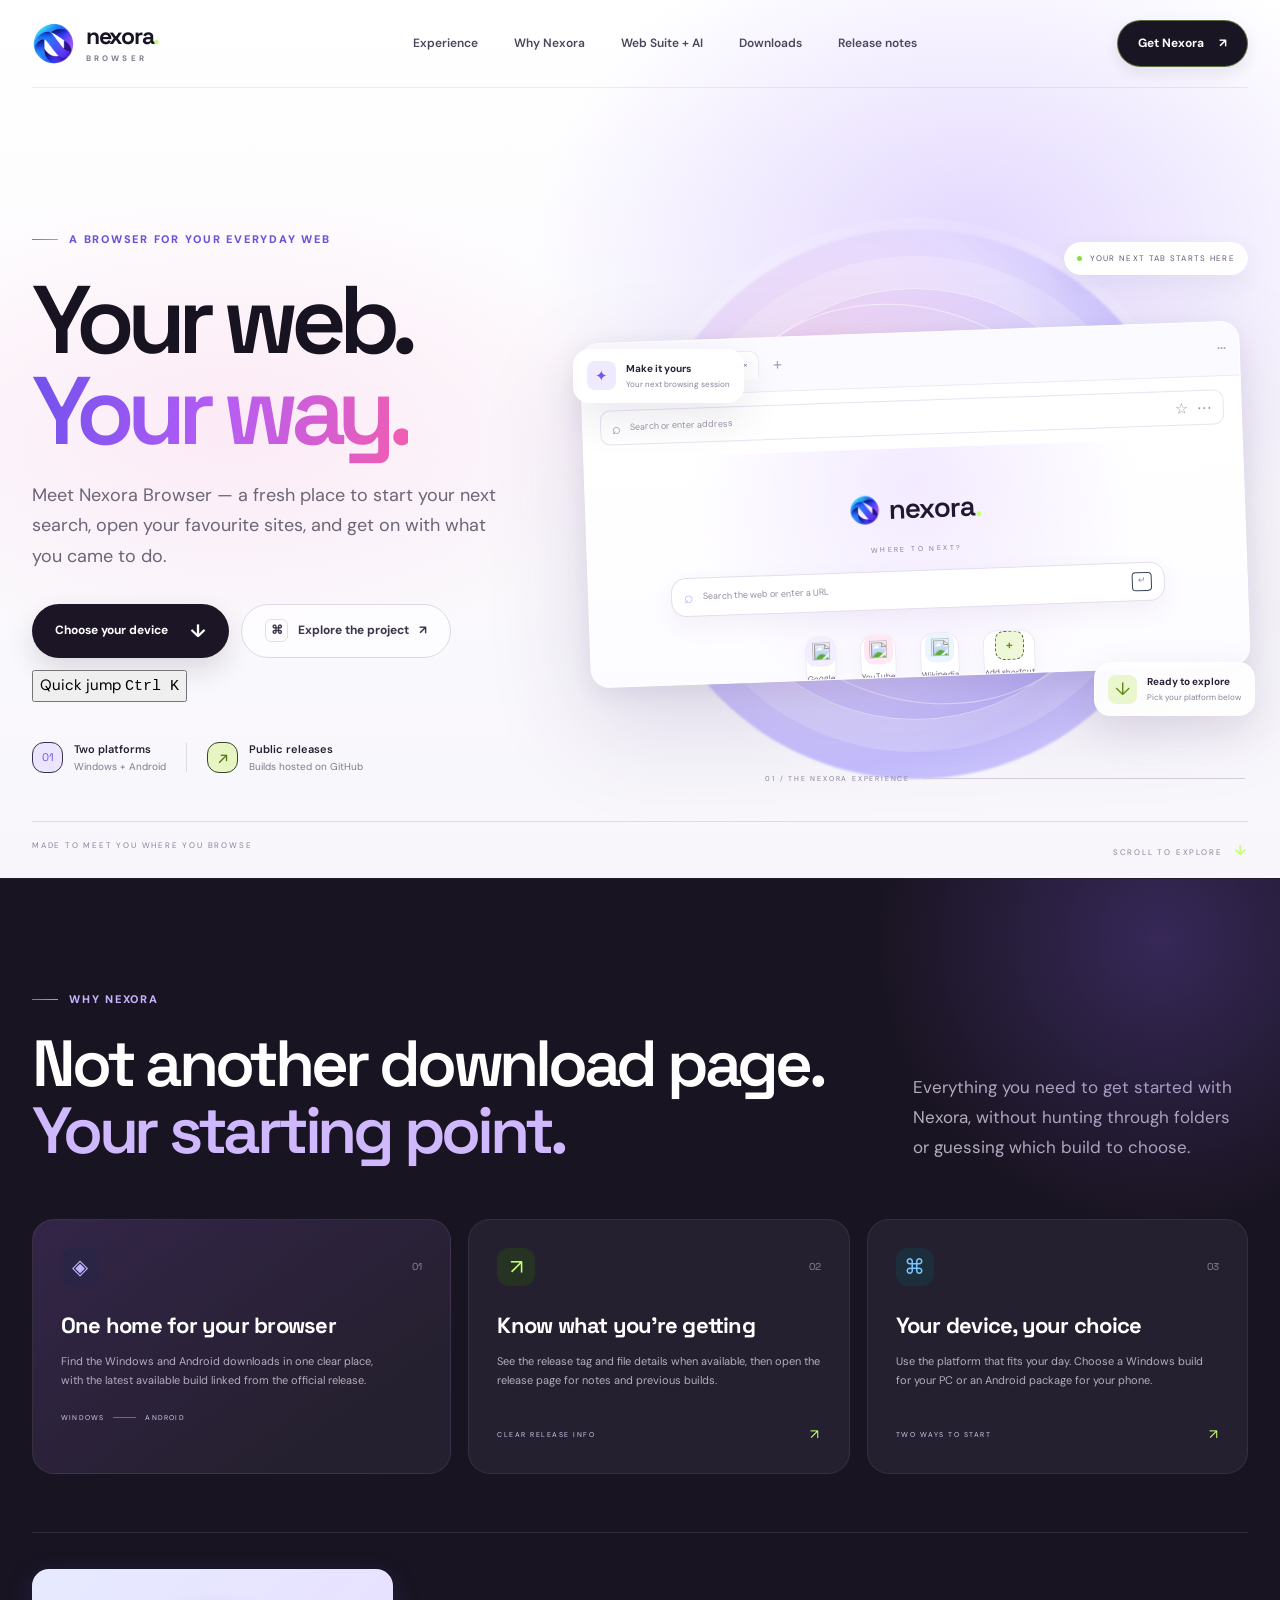
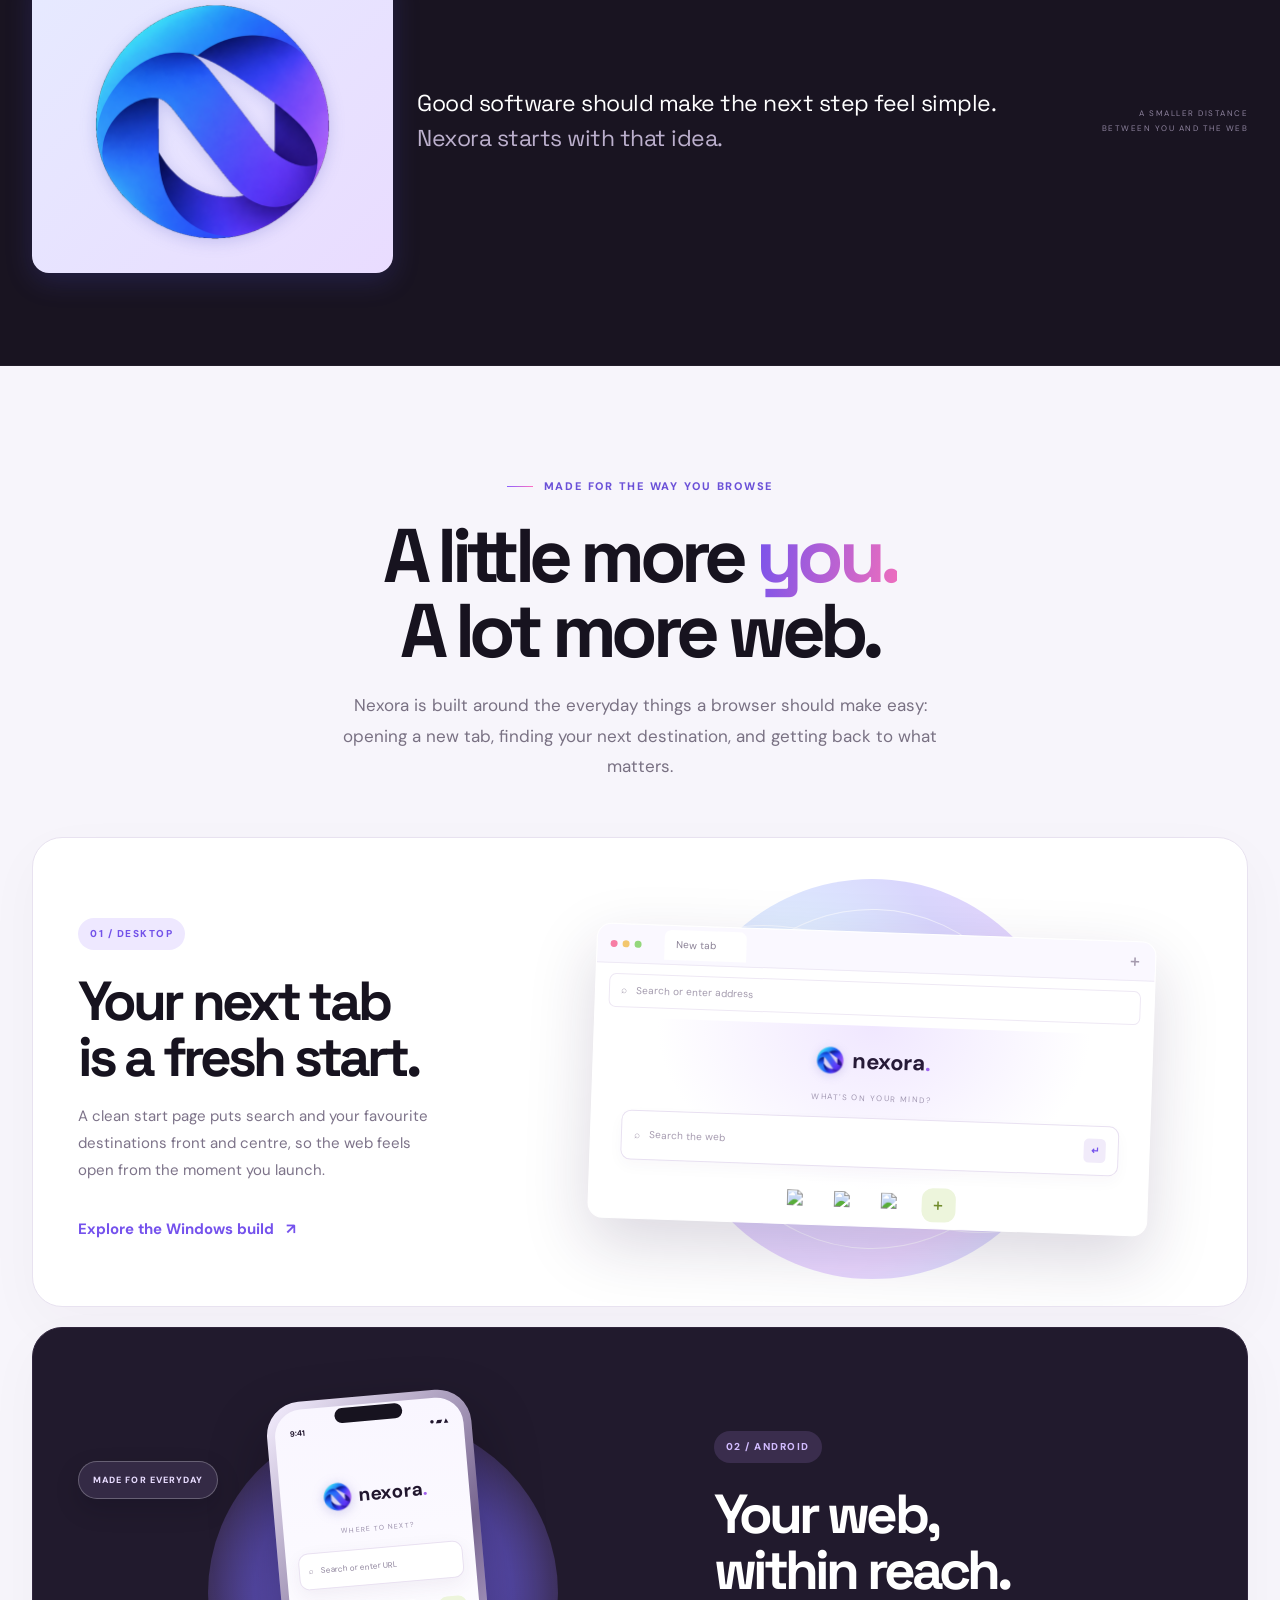
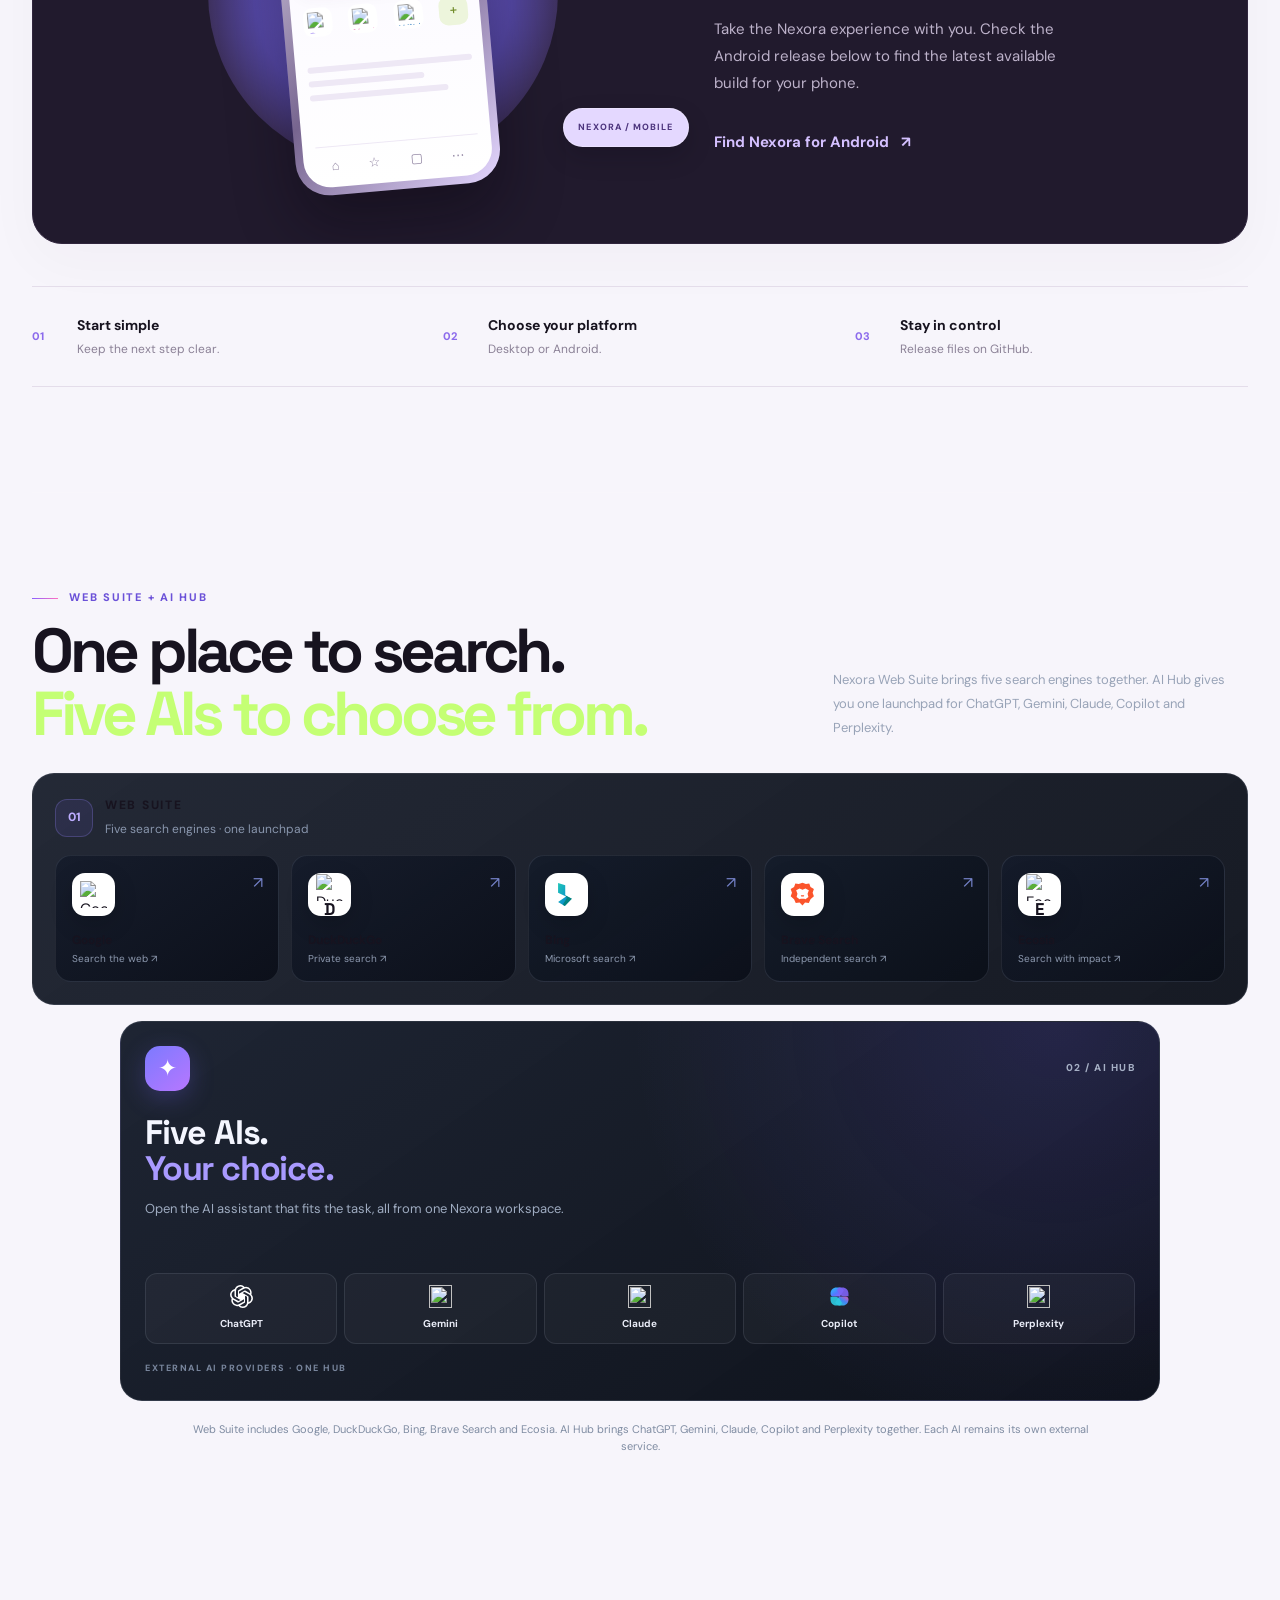
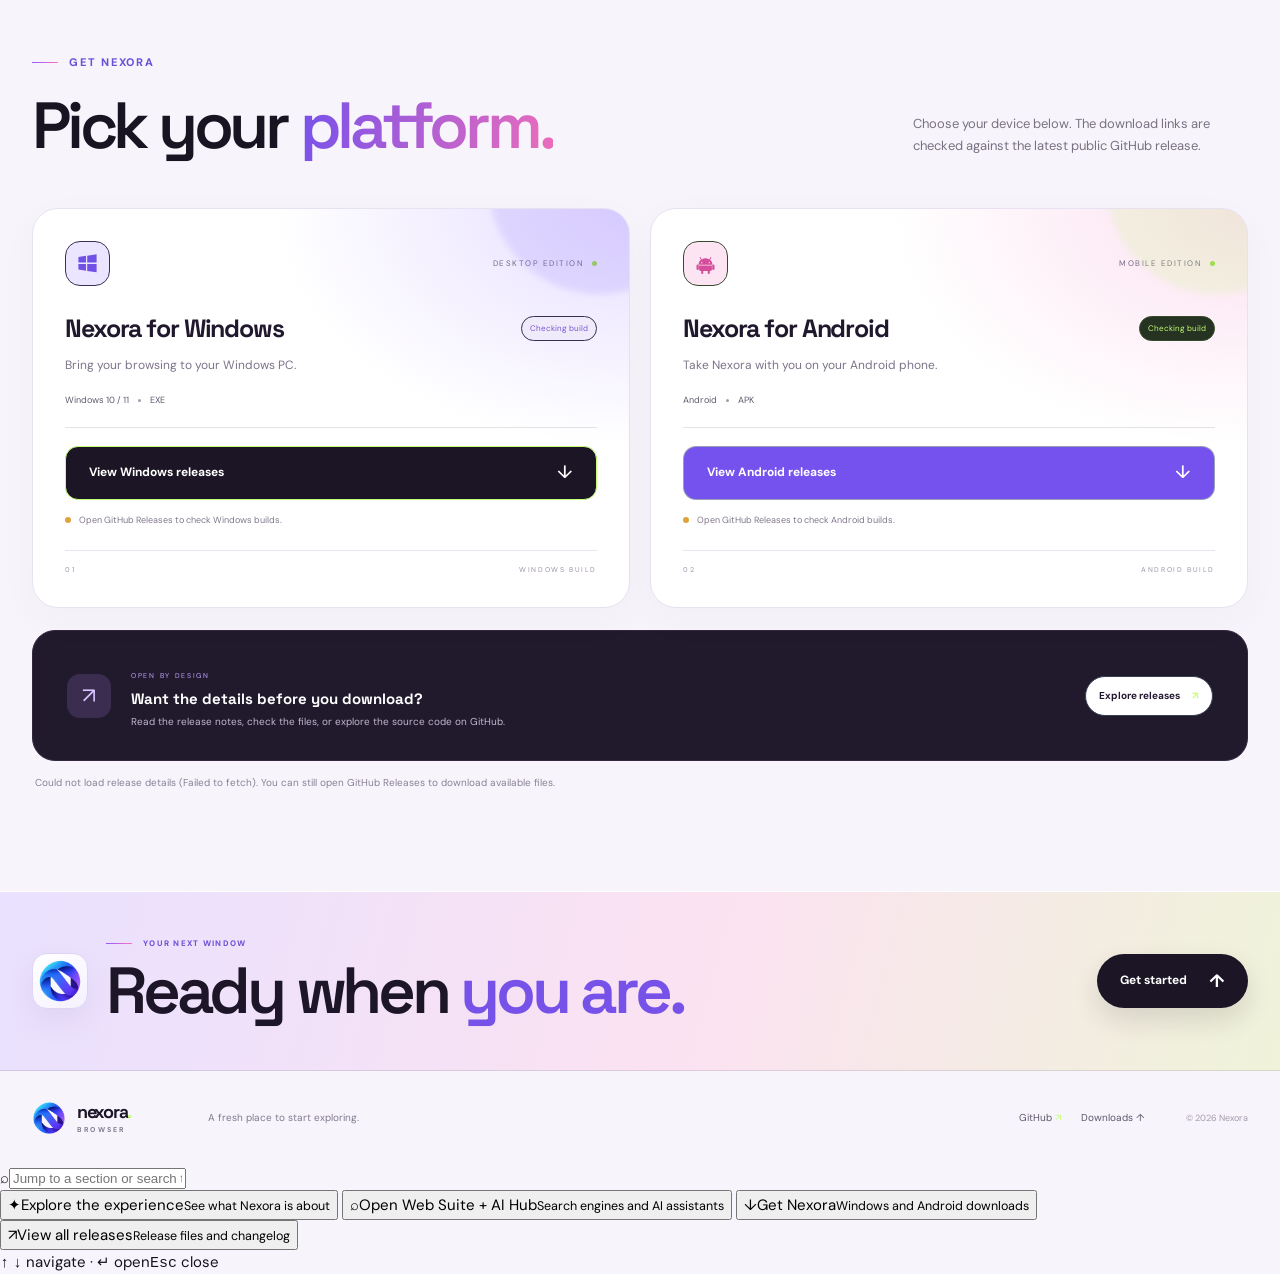
==== commit 108f8d6d: "Update index.html" ====
--- a/index.html
+++ b/index.html
@@ -1,79 +1,125 @@
 <!doctype html>
-<html lang="en"><head><meta charset="utf-8"><meta name="viewport" content="width=device-width,initial-scale=1">
-<title>Nexora: a little more you. A lot more web.</title><meta name="description" content="Nexora is a desktop browser with a built-in Power Centre, colour grading and sounds. Free for Windows."><meta name="theme-color" content="#07090d">
-<link rel="icon" type="image/png" href="assets/favicon-32.png"><link rel="apple-touch-icon" href="assets/nexora-icon.png">
-<meta property="og:type" content="website"><meta property="og:title" content="Nexora: a little more you. A lot more web."><meta property="og:description" content="Nexora is a desktop browser with a built-in Power Centre, colour grading and sounds. Free for Windows."><meta property="og:image" content="assets/og.jpg">
-<meta name="twitter:card" content="summary_large_image"><link rel="stylesheet" href="site.css"></head><body>
-<a class="skip" href="#main">Skip to content</a>
-<nav><div class="wrap"><a class="brand" href="index.html"><img src="assets/nexora-icon.png" alt="" width="30" height="30">Nexora</a>
-<button class="menu-btn" aria-label="Menu" aria-expanded="false"><svg width="24" height="24" viewBox="0 0 24 24" fill="none" stroke="currentColor" stroke-width="2" stroke-linecap="round"><path d="M4 7h16M4 12h16M4 17h16"/></svg></button>
-<div class="links"><a href="index.html#features">Features</a><a href="index.html#power">Power Centre</a><a href="index.html#colour">Colour</a><a href="index.html#faq">FAQ</a><a class="btn primary sm" href="index.html#download">Download</a></div></div></nav>
-<main id="main">
-<header class="hero"><div class="wrap">
- <span class="pill"><i></i>Version <span data-version>0.10.0</span> for Windows</span>
- <h1>A little more <span class="g1">you.</span><br>A lot more <span class="g2">web.</span></h1>
- <p class="lead">Your space on the internet. A fast desktop browser with a Power Centre, colour grading and sounds built in.</p>
- <div class="cta"><a class="btn primary" data-dl href="#"><svg width="22" height="22" viewBox="0 0 24 24" fill="none" stroke="currentColor" stroke-width="1.7" stroke-linecap="round" stroke-linejoin="round" aria-hidden="true"><path d="M3 5.5 11 4v7H3zM13 3.7 21 2.5V11h-8zM3 13h8v7l-8-1.5zM13 13h8v8.5l-8-1.2z"/></svg><span data-os-label>Download for Windows</span></a><a class="btn ghost" href="#features">See what's inside</a></div>
- <p class="note">Free. Windows 10 and 11. Other platforms are not available yet.</p>
- <div class="frame"><img src="assets/shot-home.webp" width="1440" height="900" alt="Nexora with the new tab page, search box and shortcuts"></div>
-</div></header>
+<html lang="en">
+<head>
+  <meta charset="utf-8"><meta name="viewport" content="width=device-width,initial-scale=1">
+  <meta name="theme-color" content="#080b12">
+  <meta name="description" content="Meet Nexora Browser. Explore the browser, choose your platform, and download the latest Windows or Android build from the official release.">
+  <meta property="og:title" content="Nexora Browser — Your web, your way">
+  <meta property="og:description" content="One home for Nexora on Windows and Android.">
+  <meta property="og:image" content="assets/Nexora.png?v=6">
+  <title>Nexora Browser — Your web, your way</title>
+  <link rel="icon" type="image/png" sizes="512x512" href="assets/favicon.png?v=6"><link rel="shortcut icon" href="favicon.ico?v=6"><link rel="apple-touch-icon" sizes="512x512" href="assets/favicon.png?v=6">
+  <link rel="preconnect" href="https://fonts.googleapis.com"><link rel="preconnect" href="https://fonts.gstatic.com" crossorigin>
+  <link href="https://fonts.googleapis.com/css2?family=DM+Sans:wght@400;500;600;700&family=Space+Grotesk:wght@400;500;600;700&display=swap" rel="stylesheet">
+  <link rel="stylesheet" href="style.css?v=8">
+</head>
+<body>
+  <div class="page-glow glow-a"></div><div class="page-glow glow-b"></div>
+  <header class="site-header shell">
+    <a class="brand" href="#home" aria-label="Nexora home"><span class="brand-mark"><img src="assets/Nexora-mark.png" alt="Nexora logo"></span><span class="brand-name">nexora<span>.</span><small>BROWSER</small></span></a>
+    <nav class="main-nav" aria-label="Main navigation"><a href="#features">Experience</a><a href="#why-nexora">Why Nexora</a><a href="#browser-suite">Web Suite + AI</a><a href="#downloads">Downloads</a><a href="#about-release">Release notes</a></nav>
+    <a class="header-cta" href="#downloads">Get Nexora <span>↗</span></a>
+    <button class="menu-toggle" id="menuToggle" aria-label="Open navigation" aria-expanded="false"><span></span><span></span></button>
+  </header>
+  <main id="home">
+    <section class="hero shell">
+      <div class="hero-copy">
+        <div class="eyebrow"><span class="eyebrow-line"></span> A BROWSER FOR YOUR EVERYDAY WEB</div>
+        <h1>Your web.<br><span>Your way.</span></h1>
+        <p class="hero-text">Meet Nexora Browser — a fresh place to start your next search, open your favourite sites, and get on with what you came to do.</p>
+        <div class="hero-buttons"><a class="button button-primary" href="#downloads">Choose your device <span>↓</span></a><a class="button button-quiet" href="https://github.com/Techman-cyber/Nexora" id="heroSource" target="_blank" rel="noopener noreferrer"><span class="github-mark">⌘</span> Explore the project <span>↗</span></a><button class="command-trigger" id="openCommand" type="button" aria-label="Open quick navigation">Quick jump <kbd>Ctrl K</kbd></button></div>
+        <div class="hero-proof"><div class="proof-item"><span class="proof-icon">01</span><span><b>Two platforms</b><small>Windows + Android</small></span></div><div class="proof-divider"></div><div class="proof-item"><span class="proof-icon proof-icon-green">↗</span><span><b>Public releases</b><small>Builds hosted on GitHub</small></span></div></div>
+      </div>
+      <div class="hero-visual" aria-label="Stylized Nexora browser preview">
+        <div class="visual-orbit orbit-one"></div><div class="visual-orbit orbit-two"></div>
+        <div class="visual-tag tag-top"><span class="tag-pulse"></span> YOUR NEXT TAB STARTS HERE</div>
+        <div class="app-window">
+          <div class="app-top"><div class="traffic"><i></i><i></i><i></i></div><div class="tab"><img src="assets/Nexora-mark.png" alt="Nexora logo"><span>New tab</span><b>×</b></div><span class="plus-tab">+</span><span class="top-more">···</span></div>
+          <div class="address-row"><span class="lock">⌕</span><span>Search or enter address</span><span class="address-star">☆</span><span class="address-menu">⋯</span></div>
+          <div class="app-home"><div class="home-logo"><img src="assets/Nexora-mark.png" alt="Nexora logo"><span>nexora<span class="brand-dot">.</span></span></div><div class="home-greeting">WHERE TO NEXT?</div><div class="mock-search"><span>⌕</span><span>Search the web or enter a URL</span><kbd>↵</kbd></div><div class="mock-shortcuts"><div><b class="shortcut-g"><img class="shortcut-real-icon" src="https://cdn.simpleicons.org/google/4285F4" alt="" data-fallback="G"></b><small>Google</small></div><div><b class="shortcut-play"><img class="shortcut-real-icon" src="https://cdn.simpleicons.org/youtube/FF0033" alt="" data-fallback="▶"></b><small>YouTube</small></div><div><b class="shortcut-w"><img class="shortcut-real-icon shortcut-wiki" src="https://cdn.simpleicons.org/wikipedia/111827" alt="" data-fallback="W"></b><small>Wikipedia</small></div><div><b class="shortcut-add">+</b><small>Add shortcut</small></div></div><div class="home-bottom"><span class="home-bottom-dot"></span> A LITTLE SPACE TO THINK. A LOT TO DISCOVER.</div></div>
+        </div>
+        <div class="floating-note note-left"><span class="note-symbol">✦</span><span><b>Make it yours</b><small>Your next browsing session</small></span></div>
+        <div class="floating-note note-right"><span class="note-symbol note-symbol-green">↓</span><span><b>Ready to explore</b><small>Pick your platform below</small></span></div>
+        <div class="visual-caption"><span>01 / THE NEXORA EXPERIENCE</span><span class="caption-rule"></span></div>
+      </div>
+      <div class="hero-bottom-line"><span>MADE TO MEET YOU WHERE YOU BROWSE</span><span>SCROLL TO EXPLORE <b>↓</b></span></div>
+    </section>
 
-<section id="features"><div class="wrap">
- <div class="center"><div class="eyebrow">Everything built in</div><h2>Everything you reach for, already inside.</h2><p class="sub">The things people usually bolt on are already part of Nexora, and they work the same everywhere.</p></div>
- <div class="grid">
-  <div class="card"><div class="ic"><svg width="22" height="22" viewBox="0 0 24 24" fill="none" stroke="currentColor" stroke-width="1.7" stroke-linecap="round" stroke-linejoin="round" aria-hidden="true"><path d="M13 2 3 14h8l-1 8 10-12h-8z"/></svg></div><h3>Power Centre</h3><p>Focus Session, Page Zapper, Reader mode, Translate, Read Aloud, Media grabber, Snooze and Auto-reload in one panel.</p></div>
-  <div class="card"><div class="ic"><svg width="22" height="22" viewBox="0 0 24 24" fill="none" stroke="currentColor" stroke-width="1.7" stroke-linecap="round" stroke-linejoin="round" aria-hidden="true"><rect x="3" y="6" width="8" height="5" rx="1.5"/><rect x="13" y="6" width="8" height="5" rx="1.5"/><path d="M12 14v6M9 17l3 3 3-3"/></svg></div><h3>Tabs that move</h3><p>Drag tabs to reorder them, or drag one out of the window to open it in a new window, like Chrome and Opera.</p></div>
-  <div class="card"><div class="ic"><svg width="22" height="22" viewBox="0 0 24 24" fill="none" stroke="currentColor" stroke-width="1.7" stroke-linecap="round" stroke-linejoin="round" aria-hidden="true"><path d="M4 7h10M18 7h2M4 17h2M10 17h10"/><circle cx="16" cy="7" r="2"/><circle cx="8" cy="17" r="2"/></svg></div><h3>Colour grading</h3><p>Presets like Cinematic, Warm evening and Monochrome, plus sliders for brightness, contrast, saturation, warmth and tint.</p></div>
-  <div class="card"><div class="ic"><svg width="22" height="22" viewBox="0 0 24 24" fill="none" stroke="currentColor" stroke-width="1.7" stroke-linecap="round" stroke-linejoin="round" aria-hidden="true"><path d="M4 9v6h4l5 4V5L8 9z"/><path d="M16.5 8.5a5 5 0 0 1 0 7"/><path d="M19 6a8.5 8.5 0 0 1 0 12"/></svg></div><h3>Sounds that feel good</h3><p>Soft typing sounds in four styles and gentle chimes for new tabs, closing tabs and new windows. Every one has an off switch.</p></div>
-  <div class="card"><div class="ic"><svg width="22" height="22" viewBox="0 0 24 24" fill="none" stroke="currentColor" stroke-width="1.7" stroke-linecap="round" stroke-linejoin="round" aria-hidden="true"><path d="m8 7-5 5 5 5M16 7l5 5-5 5M14 4l-4 16"/></svg></div><h3>Developer mode</h3><p>One switch turns the browser into a green terminal-style workspace with a live status strip and a matrix boot sequence.</p></div>
-  <div class="card"><div class="ic"><svg width="22" height="22" viewBox="0 0 24 24" fill="none" stroke="currentColor" stroke-width="1.7" stroke-linecap="round" stroke-linejoin="round" aria-hidden="true"><path d="M10 4a2 2 0 1 1 4 0v2h4v4h-2a2 2 0 1 0 0 4h2v4h-4v-2a2 2 0 1 0-4 0v2H6v-4h2a2 2 0 1 0 0-4H6V6h4z"/></svg></div><h3>Chrome extensions</h3><p>Open the Chrome Web Store and click Add to Nexora. Many extensions work, and each one has its own on and off slider.</p></div>
-  <div class="card"><div class="ic"><svg width="22" height="22" viewBox="0 0 24 24" fill="none" stroke="currentColor" stroke-width="1.7" stroke-linecap="round" stroke-linejoin="round" aria-hidden="true"><path d="M20 14.5A8 8 0 1 1 9.5 4a6.5 6.5 0 0 0 10.5 10.5z"/></svg></div><h3>Force dark pages</h3><p>Turn every website dark with a single switch, while images and video keep their real colours.</p></div>
-  <div class="card"><div class="ic"><svg width="22" height="22" viewBox="0 0 24 24" fill="none" stroke="currentColor" stroke-width="1.7" stroke-linecap="round" stroke-linejoin="round" aria-hidden="true"><rect x="4" y="10" width="16" height="11" rx="2"/><path d="M8 10V7a4 4 0 0 1 8 0v3"/></svg></div><h3>Private by default</h3><p>Ghost windows keep no history. Your browsing data stays on your device. You can use Nexora as a guest without an account.</p></div>
-  <div class="card"><div class="ic"><svg width="22" height="22" viewBox="0 0 24 24" fill="none" stroke="currentColor" stroke-width="1.7" stroke-linecap="round" stroke-linejoin="round" aria-hidden="true"><path d="M3 5.5 11 4v7H3zM13 3.7 21 2.5V11h-8zM3 13h8v7l-8-1.5zM13 13h8v8.5l-8-1.2z"/></svg></div><h3>Clean, familiar layout</h3><p>A Chrome-style toolbar, address bar suggestions from tabs, bookmarks, history and search, and keyboard shortcuts you already know.</p></div>
- </div>
-</div></section>
+    <section class="why-section" id="why-nexora"><div class="shell why-inner">
+      <div class="section-heading"><div><div class="eyebrow"><span class="eyebrow-line"></span> WHY NEXORA</div><h2>Not another download page.<br><span>Your starting point.</span></h2></div><p>Everything you need to get started with Nexora, without hunting through folders or guessing which build to choose.</p></div>
+      <div class="value-grid">
+        <article class="value-card value-card-featured"><div class="value-top"><span class="value-icon icon-lilac">◈</span><span class="value-index">01</span></div><h3>One home for your browser</h3><p>Find the Windows and Android downloads in one clear place, with the latest available build linked from the official release.</p><div class="value-bottom"><span>WINDOWS</span><i></i><span>ANDROID</span></div></article>
+        <article class="value-card"><div class="value-top"><span class="value-icon icon-green">↗</span><span class="value-index">02</span></div><h3>Know what you're getting</h3><p>See the release tag and file details when available, then open the release page for notes and previous builds.</p><div class="value-link">CLEAR RELEASE INFO <span>↗</span></div></article>
+        <article class="value-card"><div class="value-top"><span class="value-icon icon-blue">⌘</span><span class="value-index">03</span></div><h3>Your device, your choice</h3><p>Use the platform that fits your day. Choose a Windows build for your PC or an Android package for your phone.</p><div class="value-link">TWO WAYS TO START <span>↗</span></div></article>
+      </div>
+      <div class="manifesto"><div class="manifesto-mark"><img src="assets/Nexora-mark.png" alt="Nexora logo"></div><p>Good software should make the next step feel simple.<br><span>Nexora starts with that idea.</span></p><span class="manifesto-side">A SMALLER DISTANCE<br>BETWEEN YOU AND THE WEB</span></div>
+    </div></section>
 
-<section id="power" class="band"><div class="wrap split">
- <div class="copy"><div class="eyebrow">Power Centre</div><h2>Your toolbox, one click away</h2><p class="sub">Press Ctrl+Shift+L and everything useful is in one calm panel.</p>
-  <ul><li>Block distracting sites for 15 to 90 minutes with Focus Session.</li><li>Hide any annoying element on a site for good with the Page Zapper.</li><li>Read articles in a clean view, or have them read aloud.</li><li>Translate a page to Hindi, Telugu, Tamil and more in one click.</li><li>Save the videos, audio and files on a page with the Media grabber.</li></ul></div>
- <div class="shot"><img loading="lazy" src="assets/shot-power.webp" width="1440" height="900" alt="The Nexora Power Centre panel with tool tiles"></div>
-</div></section>
+    <section class="showcase-section shell" id="features">
+      <div class="showcase-intro"><div class="eyebrow"><span class="eyebrow-line"></span> MADE FOR THE WAY YOU BROWSE</div><h2>A little more <span>you.</span><br>A lot more web.</h2><p>Nexora is built around the everyday things a browser should make easy: opening a new tab, finding your next destination, and getting back to what matters.</p></div>
+      <article class="showcase-panel showcase-panel-desktop"><div class="showcase-copy"><span class="showcase-number">01 / DESKTOP</span><h3>Your next tab<br>is a fresh start.</h3><p>A clean start page puts search and your favourite destinations front and centre, so the web feels open from the moment you launch.</p><a href="#downloads" class="text-link">Explore the Windows build <span>↗</span></a></div><div class="showcase-art desktop-art"><div class="art-glow"></div><div class="mini-browser"><div class="mini-browser-bar"><i></i><i></i><i></i><span>New tab</span><b>＋</b></div><div class="mini-address">⌕ &nbsp; Search or enter address</div><div class="mini-content"><div class="mini-brand"><img class="mini-brand-icon" src="assets/Nexora-mark.png" alt="Nexora logo"> nexora<span>.</span></div><div class="mini-question">WHAT'S ON YOUR MIND?</div><div class="mini-search">⌕ &nbsp; Search the web <b>↵</b></div><div class="mini-icons"><i><img src="https://cdn.simpleicons.org/google/4285F4" alt="Google"></i><i><img src="https://cdn.simpleicons.org/youtube/FF0033" alt="YouTube"></i><i><img src="https://cdn.simpleicons.org/wikipedia/111827" alt="Wikipedia"></i><i class="mini-add">＋</i></div></div></div><span class="art-orbit orbit-a"></span><span class="art-orbit orbit-b"></span></div></article>
+      <article class="showcase-panel showcase-panel-mobile"><div class="showcase-copy"><span class="showcase-number">02 / ANDROID</span><h3>Your web,<br>within reach.</h3><p>Take the Nexora experience with you. Check the Android release below to find the latest available build for your phone.</p><a href="#downloads" class="text-link">Find Nexora for Android <span>↗</span></a></div><div class="showcase-art mobile-art"><div class="phone-halo"></div><div class="phone-frame"><div class="phone-notch"></div><div class="phone-screen"><div class="phone-status"><span>9:41</span><span>● ▰ ▴</span></div><div class="phone-logo"><img src="assets/Nexora-mark.png" alt="Nexora logo"><b>nexora<span>.</span></b></div><div class="phone-caption">WHERE TO NEXT?</div><div class="phone-search">⌕ <span>Search or enter URL</span></div><div class="phone-shortcuts"><i><img src="https://cdn.simpleicons.org/google/4285F4" alt="Google"></i><i><img src="https://cdn.simpleicons.org/youtube/FF0033" alt="YouTube"></i><i><img src="https://cdn.simpleicons.org/wikipedia/111827" alt="Wikipedia"></i><i class="phone-add">＋</i></div><div class="phone-lines"><i></i><i></i><i></i></div><div class="phone-bottom"><span>⌂</span><span>☆</span><span>▢</span><span>⋯</span></div></div></div><span class="mobile-float float-a">MADE FOR EVERYDAY</span><span class="mobile-float float-b">NEXORA / MOBILE</span></div></article>
+      <div class="principles-strip"><div><span>01</span><b>Start simple</b><small>Keep the next step clear.</small></div><div><span>02</span><b>Choose your platform</b><small>Desktop or Android.</small></div><div><span>03</span><b>Stay in control</b><small>Release files on GitHub.</small></div></div>
+    </section>
 
-<section id="colour"><div class="wrap split rev">
- <div class="copy"><div class="eyebrow">Colour grading</div><h2>Make the web look the way you like</h2><p class="sub">Warm it up for the evening, add contrast for photos, or go black and white. Changes apply instantly.</p>
-  <ul><li>Eight presets, from Natural to High contrast.</li><li>Five sliders for fine control.</li><li>Applies to web pages, so your content stays easy on the eyes.</li></ul></div>
- <div class="shot"><img loading="lazy" src="assets/shot-grade.webp" width="1440" height="900" alt="Colour grading settings with the Cinematic preset applied"></div>
-</div></section>
 
-<section class="band"><div class="wrap split">
- <div class="copy"><div class="eyebrow">For developers</div><h2>A browser that switches modes with you</h2><p class="sub">Turn on Developer mode for a terminal-style interface, a live status strip and quick access to DevTools.</p>
-  <ul><li>Matrix-style boot sequence and a power-up sound.</li><li>Monospace interface with a glowing green accent.</li><li>Switch back to the normal look at any time.</li></ul></div>
- <div class="shot"><img loading="lazy" src="assets/shot-dev.webp" width="1440" height="900" alt="Nexora in Developer mode with green terminal styling"></div>
-</div></section>
+    <section class="browser-suite-section shell" id="browser-suite" aria-labelledby="browser-suite-title">
+      <div class="browser-suite-heading">
+        <div><div class="eyebrow"><span class="eyebrow-line"></span> WEB SUITE + AI HUB</div><h2 id="browser-suite-title">One place to search.<br><span>Five AIs to choose from.</span></h2></div>
+        <p>Nexora Web Suite brings five search engines together. AI Hub gives you one launchpad for ChatGPT, Gemini, Claude, Copilot and Perplexity.</p>
+      </div>
+      <div class="nexora-suite-group">
+        <div class="nexora-suite-group-head"><span class="suite-step">01</span><div><b>WEB SUITE</b><small>Five search engines · one launchpad</small></div></div>
+        <div class="browser-brand-grid suite-engine-grid">
+          <a class="browser-brand-card" href="https://www.google.com/" target="_blank" rel="noopener noreferrer"><span class="browser-brand-icon"><img src="https://cdn.simpleicons.org/google/4285F4" alt="Google logo" data-fallback="G" loading="lazy"></span><span class="browser-brand-copy"><b>Google</b><small>Search the web ↗</small></span><span class="browser-brand-arrow">↗</span></a>
+          <a class="browser-brand-card" href="https://duckduckgo.com/" target="_blank" rel="noopener noreferrer"><span class="browser-brand-icon"><img src="https://cdn.simpleicons.org/duckduckgo/DE5833" alt="DuckDuckGo logo" data-fallback="D" loading="lazy"></span><span class="browser-brand-copy"><b>DuckDuckGo</b><small>Private search ↗</small></span><span class="browser-brand-arrow">↗</span></a>
+          <a class="browser-brand-card" href="https://www.bing.com/" target="_blank" rel="noopener noreferrer"><span class="browser-brand-icon"><img src="https://www.google.com/s2/favicons?domain=www.bing.com&sz=128" alt="Bing logo" data-local-fallback="assets/brand-bing.svg" loading="eager" onerror="this.onerror=null;this.src='assets/brand-bing.svg';"></span><span class="browser-brand-copy"><b>Bing</b><small>Microsoft search ↗</small></span><span class="browser-brand-arrow">↗</span></a>
+          <a class="browser-brand-card" href="https://search.brave.com/" target="_blank" rel="noopener noreferrer"><span class="browser-brand-icon"><img src="https://www.google.com/s2/favicons?domain=search.brave.com&sz=128" alt="Brave Search logo" data-local-fallback="assets/brand-brave-search.svg" loading="eager" onerror="this.onerror=null;this.src='assets/brand-brave-search.svg';"></span><span class="browser-brand-copy"><b>Brave Search</b><small>Independent search ↗</small></span><span class="browser-brand-arrow">↗</span></a>
+          <a class="browser-brand-card" href="https://www.ecosia.org/" target="_blank" rel="noopener noreferrer"><span class="browser-brand-icon"><img src="https://cdn.simpleicons.org/ecosia/559B51" alt="Ecosia logo" data-fallback="E" loading="lazy"></span><span class="browser-brand-copy"><b>Ecosia</b><small>Search with impact ↗</small></span><span class="browser-brand-arrow">↗</span></a>
+        </div>
+      </div>
+      <div class="nexora-ai-hub-wrap">
+        <article class="nexora-ai-card ai-hub-card">
+          <div class="nexora-ai-card-top"><span class="nexora-ai-orb">✦</span><span class="nexora-ai-label">02 / AI HUB</span></div>
+          <h3>Five AIs.<br><span>Your choice.</span></h3>
+          <p>Open the AI assistant that fits the task, all from one Nexora workspace.</p>
+          <div class="ai-provider-mini-grid">
+            <a href="https://chatgpt.com/" target="_blank" rel="noopener noreferrer"><img src="https://www.google.com/s2/favicons?domain=chatgpt.com&sz=128" alt="ChatGPT logo" data-local-fallback="assets/brand-chatgpt.svg" loading="eager" onerror="this.onerror=null;this.src='assets/brand-chatgpt.svg';"><span>ChatGPT</span></a>
+            <a href="https://gemini.google.com/" target="_blank" rel="noopener noreferrer"><img src="https://cdn.simpleicons.org/googlegemini/8E75FF" alt="" loading="lazy"><span>Gemini</span></a>
+            <a href="https://claude.ai/" target="_blank" rel="noopener noreferrer"><img src="https://cdn.simpleicons.org/claude/D97757" alt="" loading="lazy"><span>Claude</span></a>
+            <a href="https://copilot.microsoft.com/" target="_blank" rel="noopener noreferrer"><img src="https://www.google.com/s2/favicons?domain=copilot.microsoft.com&sz=128" alt="Microsoft Copilot logo" data-local-fallback="assets/brand-copilot.svg" loading="eager" onerror="this.onerror=null;this.src='assets/brand-copilot.svg';"><span>Copilot</span></a>
+            <a href="https://www.perplexity.ai/" target="_blank" rel="noopener noreferrer"><img src="https://cdn.simpleicons.org/perplexity/20B8CD" alt="" loading="lazy"><span>Perplexity</span></a>
+          </div>
+          <span class="nexora-ai-footer">EXTERNAL AI PROVIDERS · ONE HUB</span>
+        </article>
+</div>
+      <p class="browser-suite-note">Web Suite includes Google, DuckDuckGo, Bing, Brave Search and Ecosia. AI Hub brings ChatGPT, Gemini, Claude, Copilot and Perplexity together. Each AI remains its own external service.</p>
+    </section>
 
-<section><div class="wrap split rev">
- <div class="copy"><div class="eyebrow">Your account, your choice</div><h2>Sign in, or just start browsing</h2><p class="sub">Create an account with email, Google, GitHub or Yahoo to personalise Nexora, or continue as a guest. You never need an account to browse.</p>
-  <ul><li>Secure sign-in provided by Firebase Authentication.</li><li>Your history and bookmarks stay on your device.</li><li>Customise your avatar, colour and display name.</li></ul></div>
- <div class="shot"><img loading="lazy" src="assets/shot-signin.webp" width="1440" height="900" alt="The Nexora sign-in and sign-up screen"></div>
-</div></section>
-
-<section id="download" class="band"><div class="wrap center">
- <div class="eyebrow">Download</div><h2>Get Nexora</h2><p class="sub">Version <span data-version>0.10.0</span>. Free to use.</p>
- <div class="dl"><div class="card"><div class="ic" style="margin:0 auto 16px"><svg width="22" height="22" viewBox="0 0 24 24" fill="none" stroke="currentColor" stroke-width="1.7" stroke-linecap="round" stroke-linejoin="round" aria-hidden="true"><path d="M3 5.5 11 4v7H3zM13 3.7 21 2.5V11h-8zM3 13h8v7l-8-1.5zM13 13h8v8.5l-8-1.2z"/></svg></div><h3>Windows 10 / 11</h3><p>64-bit installer</p><p style="margin-top:18px"><a class="btn primary" data-dl href="#">Download</a></p></div>
- <div class="card dim"><h3 style="margin-top:12px">macOS and Linux</h3><p>Not available yet.</p><span class="chip">Coming later</span></div></div>
-</div></section>
-
-<section id="faq"><div class="wrap">
- <div class="center"><div class="eyebrow">Questions</div><h2>Good to know</h2></div>
- <div class="faq">
-  <details><summary>Is Nexora free?</summary><p>Yes. Nexora is free to download and use.</p></details>
-  <details><summary>Does it work with Chrome extensions?</summary><p>Many do. Open the Chrome Web Store inside Nexora and click Add to Nexora. Nexora runs on Electron, which supports only part of Chrome's extension system, so some extensions will not work. VPN extensions that depend on Chrome's proxy feature cannot work. Use a VPN app on your PC instead.</p></details>
-  <details><summary>What data does Nexora collect?</summary><p>Your history, bookmarks and settings stay on your device. If you sign in, your email and name are handled by Firebase Authentication. Read the <a href="privacy.html" style="color:var(--accent2)">privacy page</a> for details.</p></details>
-  <details><summary>Does Nexora have voice search?</summary><p>On Windows, the microphone button uses Windows speech recognition. It needs a working microphone and, for the best results, the Windows setting "Online speech recognition" turned on. Settings in Nexora include a voice check that tells you what is missing.</p></details>
-  <details><summary>Can I use it without an account?</summary><p>Yes. Choose "Continue as guest" on the welcome screen.</p></details>
- </div>
-</div></section>
-
-<section class="final band"><div class="wrap"><h2>Ready for a calmer web?</h2><p class="sub" style="margin:0 auto 26px">Download Nexora and make the browser your own.</p><a class="btn primary" data-dl href="#"><svg width="22" height="22" viewBox="0 0 24 24" fill="none" stroke="currentColor" stroke-width="1.7" stroke-linecap="round" stroke-linejoin="round" aria-hidden="true"><path d="M3 5.5 11 4v7H3zM13 3.7 21 2.5V11h-8zM3 13h8v7l-8-1.5zM13 13h8v8.5l-8-1.2z"/></svg><span data-os-label>Download for Windows</span></a></div></section>
-</main><footer><div class="wrap"><span>&copy; <span id="year">2026</span> Nexora. All rights reserved.</span><span><a href="privacy.html">Privacy</a> &nbsp;·&nbsp; <a href="index.html#faq">FAQ</a> &nbsp;·&nbsp; <a href="index.html#download">Download</a></span></div></footer>
-<script src="site.js"></script></body></html>+    <section class="download-section shell" id="downloads"><div class="download-heading"><div><div class="eyebrow"><span class="eyebrow-line"></span> GET NEXORA</div><h2>Pick your <span>platform.</span></h2></div><p>Choose your device below. The download links are checked against the latest public GitHub release.</p></div>
+      <div class="download-grid">
+        <article class="download-card windows-card"><div class="download-card-head"><div class="os-icon windows-icon"><svg viewBox="0 0 24 24" aria-hidden="true"><path d="M2.5 5.1 10.4 4v7H2.5V5.1Zm9.2-1.3 9.8-1.4V11h-9.8V3.8ZM2.5 12.5h7.9v7l-7.9-1.2v-5.8Zm9.2 0h9.8v8.6l-9.8-1.4v-7.2Z" fill="currentColor"/></svg></div><span class="os-label">DESKTOP EDITION <i></i></span></div><div class="download-title"><h3>Nexora for Windows</h3><span class="build-tag" id="desktopVersion">Checking build</span></div><p class="download-description">Bring your browsing to your Windows PC.</p><div class="download-specs"><span>Windows 10 / 11</span><span class="spec-dot"></span><span id="desktopFileType">EXE</span><span class="spec-size" id="desktopSize"></span></div><a class="button button-download" id="desktopDownload" href="https://github.com/Techman-cyber/Nexora/releases" target="_blank" rel="noopener noreferrer"><span>Download for Windows</span><b>↓</b></a><div class="download-status"><span class="status-dot" id="desktopStatus"></span><span id="desktopNote">Checking the latest release…</span></div><div class="card-bottom"><span>01</span><span>WINDOWS BUILD</span></div></article>
+        <article class="download-card android-card"><div class="download-card-head"><div class="os-icon android-icon"><svg viewBox="0 0 24 24" aria-hidden="true"><path d="M7.2 8.2 5.8 5.8l.9-.5 1.4 2.4a8.1 8.1 0 0 1 7.8 0l1.4-2.4.9.5-1.4 2.4a6.4 6.4 0 0 1 2.5 5H4.7a6.4 6.4 0 0 1 2.5-5ZM8 10.4a.7.7 0 1 0 0 1.4.7.7 0 0 0 0-1.4Zm8 0a.7.7 0 1 0 0 1.4.7.7 0 0 0 0-1.4ZM5.3 14.2h13.4v4.1a1.4 1.4 0 0 1-1.4 1.4h-.8v2.1a1.1 1.1 0 0 1-2.2 0v-2.1h-4.6v2.1a1.1 1.1 0 0 1-2.2 0v-2.1h-.8a1.4 1.4 0 0 1-1.4-1.4v-4.1ZM2.6 14.3a1.2 1.2 0 0 1 2.4 0v3.4a1.2 1.2 0 0 1-2.4 0v-3.4Zm16.4 0a1.2 1.2 0 0 1 2.4 0v3.4a1.2 1.2 0 0 1-2.4 0v-3.4Z" fill="currentColor"/></svg></div><span class="os-label mobile-label">MOBILE EDITION <i></i></span></div><div class="download-title"><h3>Nexora for Android</h3><span class="build-tag" id="androidVersion">Checking build</span></div><p class="download-description">Take Nexora with you on your Android phone.</p><div class="download-specs"><span>Android</span><span class="spec-dot"></span><span id="androidFileType">APK</span><span class="spec-size" id="androidSize"></span></div><a class="button button-download button-android" id="androidDownload" href="https://github.com/Techman-cyber/Nexora/releases" target="_blank" rel="noopener noreferrer"><span>Download for Android</span><b>↓</b></a><div class="download-status"><span class="status-dot" id="androidStatus"></span><span id="androidNote">Checking the latest release…</span></div><div class="card-bottom"><span>02</span><span>ANDROID BUILD</span></div></article>
+      </div>
+      <div class="release-banner" id="about-release"><div class="release-banner-icon">↗</div><div class="release-banner-copy"><span class="banner-kicker">OPEN BY DESIGN</span><h3>Want the details before you download?</h3><p>Read the release notes, check the files, or explore the source code on GitHub.</p></div><a id="allReleases" href="https://github.com/Techman-cyber/Nexora/releases" target="_blank" rel="noopener noreferrer" class="release-button">Explore releases <span>↗</span></a></div>
+      <p class="release-hint" id="releaseHint" aria-live="polite">Connecting to the latest public release…</p>
+    </section>
+    <section class="last-word"><div class="shell last-word-inner"><div class="last-word-logo"><img src="assets/Nexora-mark.png" alt="Nexora logo"></div><div><div class="eyebrow"><span class="eyebrow-line"></span> YOUR NEXT WINDOW</div><h2>Ready when <span>you are.</span></h2></div><a class="button button-primary" href="#downloads">Get started <span>↑</span></a></div></section>
+  </main>
+  <footer class="site-footer shell"><a class="brand footer-brand" href="#home"><span class="brand-mark"><img src="assets/Nexora-mark.png" alt="Nexora logo"></span><span class="brand-name">nexora<span>.</span><small>BROWSER</small></span></a><span class="footer-note">A fresh place to start exploring.</span><div class="footer-links"><a href="https://github.com/Techman-cyber/Nexora" target="_blank" rel="noopener noreferrer" id="footerSource">GitHub <span>↗</span></a><a href="#downloads">Downloads ↑</a></div><span class="copyright">© <span id="year"></span> Nexora</span></footer>
+  <div class="toast" id="toast" role="status" aria-live="polite"></div>
+  <div class="command-overlay" id="commandOverlay" role="dialog" aria-modal="true" aria-label="Quick navigation">
+    <div class="command-dialog">
+      <div class="command-input-row"><span aria-hidden="true">⌕</span><input class="command-input" id="commandInput" type="text" placeholder="Jump to a section or search the web…" autocomplete="off" aria-label="Quick navigation search"></div>
+      <div class="command-list" id="commandList">
+        <button class="command-option" data-action="section" data-target="features"><span class="command-symbol">✦</span><span>Explore the experience<small>See what Nexora is about</small></span></button>
+        <button class="command-option" data-action="section" data-target="browser-suite"><span class="command-symbol">⌕</span><span>Open Web Suite + AI Hub<small>Search engines and AI assistants</small></span></button>
+        <button class="command-option" data-action="section" data-target="downloads"><span class="command-symbol">↓</span><span>Get Nexora<small>Windows and Android downloads</small></span></button>
+        <button class="command-option" data-action="url" data-url="https://github.com/Techman-cyber/Nexora/releases"><span class="command-symbol">↗</span><span>View all releases<small>Release files and changelog</small></span></button>
+      </div>
+      <div class="command-footer"><span><kbd>↑</kbd> <kbd>↓</kbd> navigate · <kbd>↵</kbd> open</span><span><kbd>Esc</kbd> close</span></div>
+    </div>
+  </div>
+  <div id="scrollProgress" aria-hidden="true"></div>
+  <script src="config.js?v=6"></script><script src="script.js?v=6"></script><script src="enhancements.js?v=1"></script>
+</body></html>
--- a/style.css
+++ b/style.css
@@ -0,0 +1,131 @@
+:root{--bg:#080b12;--panel:#101520;--panel2:#131a27;--text:#f3f5fb;--muted:#9ba5b8;--soft:#707b90;--line:rgba(220,230,255,.11);--purple:#a99aff;--green:#c4ff74;--blue:#7bc7ff;--font:'DM Sans',sans-serif;--display:'Space Grotesk',sans-serif}*{box-sizing:border-box}html{scroll-behavior:smooth;scroll-padding-top:90px}body{margin:0;background:var(--bg);color:var(--text);font-family:var(--font);font-size:15px;line-height:1.6;overflow-x:hidden}a{color:inherit;text-decoration:none}button{font:inherit}.shell{width:min(1180px,calc(100% - 64px));margin-inline:auto}.page-glow{position:absolute;pointer-events:none;filter:blur(90px);border-radius:50%;z-index:0;opacity:.18}.glow-a{width:430px;height:430px;background:#6353f6;top:120px;right:0}.glow-b{width:360px;height:360px;background:#1eabac;top:900px;left:-200px;opacity:.09}.site-header{height:92px;display:flex;align-items:center;justify-content:space-between;border-bottom:1px solid var(--line);position:relative;z-index:5}.brand{display:inline-flex;align-items:center;gap:11px;min-width:180px}.brand-mark{width:43px;height:43px;border:1px solid rgba(255,255,255,.12);background:#111522;border-radius:13px;display:grid;place-items:center;overflow:hidden;box-shadow:0 5px 24px #05070b}.brand-mark img{width:100%;height:100%;object-fit:cover}.brand-name{font-family:var(--display);font-size:23px;letter-spacing:-1.3px;font-weight:700;line-height:1.03}.brand-name>span{color:var(--green)}.brand-name small{display:block;font-family:var(--font);font-size:8px;letter-spacing:3.1px;color:#7f8aa0;font-weight:700;margin-top:5px}.main-nav{display:flex;gap:36px;align-items:center}.main-nav a,.footer-links a{font-size:12px;color:#aeb6c7;transition:color .2s}.main-nav a:hover,.footer-links a:hover{color:#fff}.header-cta{padding:11px 17px;border:1px solid rgba(196,255,116,.38);border-radius:9px;color:var(--green);font-size:12px;font-weight:700}.header-cta span{margin-left:12px}.menu-toggle{display:none;background:none;border:0;color:#fff}.hero{position:relative;display:grid;grid-template-columns:1fr 1fr;align-items:center;gap:45px;min-height:650px;padding-top:44px;padding-bottom:72px;z-index:1}.hero-copy{padding:18px 0 0}.eyebrow{display:flex;align-items:center;gap:11px;color:#aab4c8;font-size:9px;font-weight:700;letter-spacing:2.5px}.eyebrow-line{height:1px;width:27px;background:var(--green);display:inline-block}.hero h1,.section-heading h2,.download-heading h2,.last-word h2{font-family:var(--display);font-weight:600;letter-spacing:-4px;line-height:.99;margin:28px 0 24px;font-size:clamp(58px,6.7vw,86px)}.hero h1 span,.section-heading h2 span,.download-heading h2 span,.last-word h2 span{color:var(--green)}.hero-text{font-size:16px;line-height:1.8;color:#a9b2c3;max-width:475px;margin:0 0 30px}.hero-buttons{display:flex;align-items:center;gap:22px;flex-wrap:wrap}.button{display:inline-flex;align-items:center;justify-content:center;gap:22px;border-radius:9px;padding:14px 18px;font-size:12px;font-weight:700;transition:transform .2s,background .2s,border-color .2s;cursor:pointer}.button:hover{transform:translateY(-2px)}.button-primary{background:var(--green);color:#10150b;box-shadow:0 8px 32px rgba(196,255,116,.12)}.button-primary:hover{background:#d3ff9b}.button-primary>span{font-size:18px;line-height:1}.button-quiet{padding-inline:0;color:#c4cbd8;gap:10px}.button-quiet:hover{color:#fff}.github-mark{width:23px;height:23px;display:grid;place-items:center;border:1px solid var(--line);border-radius:6px}.hero-proof{display:flex;align-items:center;gap:20px;margin-top:48px}.proof-item{display:flex;align-items:center;gap:11px}.proof-icon{width:31px;height:31px;border:1px solid #343047;border-radius:9px;display:grid;place-items:center;color:var(--purple);font-family:var(--display);font-size:11px}.proof-icon-green{color:var(--green);border-color:#36432b;font-size:17px}.proof-item b,.proof-item small{display:block}.proof-item b{font-size:11px;font-weight:600}.proof-item small{font-size:10px;color:var(--soft);margin-top:1px}.proof-divider{height:29px;width:1px;background:var(--line)}.hero-visual{position:relative;min-height:450px;display:flex;align-items:center;justify-content:center}.visual-orbit{position:absolute;border:1px solid rgba(174,157,255,.14);border-radius:50%;transform:rotate(-24deg)}.orbit-one{width:490px;height:310px}.orbit-two{width:440px;height:380px;transform:rotate(35deg);border-color:rgba(196,255,116,.09)}.app-window{position:relative;z-index:1;width:min(100%,510px);height:345px;background:#111722;border:1px solid rgba(221,228,255,.2);border-radius:15px;overflow:hidden;box-shadow:0 32px 90px rgba(0,0,0,.5),0 0 60px rgba(111,95,255,.12);transform:perspective(1000px) rotateY(-5deg) rotateX(2deg)}.app-top{height:43px;background:#171e2a;border-bottom:1px solid rgba(255,255,255,.07);display:flex;align-items:center;padding:0 13px;gap:14px}.traffic{display:flex;gap:5px}.traffic i{width:7px;height:7px;background:#ef7779;border-radius:50%}.traffic i:nth-child(2){background:#f0c46b}.traffic i:nth-child(3){background:#84d58a}.tab{height:29px;display:flex;align-items:center;gap:7px;padding:0 10px;background:#222a39;border-radius:7px 7px 0 0;font-size:9px;color:#dce3f0;min-width:120px}.tab img{width:15px;height:15px;border-radius:4px}.tab b{margin-left:auto;color:#79849a;font-weight:400}.plus-tab,.top-more{color:#9aa6b9;font-size:17px}.top-more{margin-left:auto}.address-row{height:35px;margin:9px 13px 0;background:#0b1019;border:1px solid rgba(255,255,255,.07);border-radius:7px;display:flex;align-items:center;gap:9px;padding:0 11px;color:#6e7b91;font-size:9px}.lock{font-size:15px}.address-star{margin-left:auto;font-size:15px}.address-menu{font-size:15px}.app-home{height:250px;padding:25px 25px 14px;display:flex;flex-direction:column;align-items:center;background:radial-gradient(ellipse at 50% 30%,rgba(98,83,210,.15),transparent 55%),#0f1520}.home-logo{display:flex;align-items:center;gap:9px;font-family:var(--display);font-size:23px;font-weight:600;letter-spacing:-1px}.home-logo img{width:31px;height:31px;object-fit:cover;border-radius:9px}.brand-dot{color:var(--green)}.home-greeting{font-size:7px;letter-spacing:2.4px;color:#7e8a9f;margin:12px 0 16px}.mock-search{width:84%;height:39px;border-radius:8px;border:1px solid rgba(202,211,235,.16);background:#171e2b;display:flex;align-items:center;padding:0 12px;gap:9px;color:#8a96ab;font-size:9px;box-shadow:0 7px 25px #080b12}.mock-search>span:first-child{font-size:16px;color:#bdadff}.mock-search kbd{margin-left:auto;border:1px solid #394255;border-radius:4px;padding:1px 5px;font-size:9px}.mock-shortcuts{display:flex;gap:24px;margin-top:24px}.mock-shortcuts>div{display:flex;align-items:center;flex-direction:column;gap:6px}.mock-shortcuts b{width:29px;height:29px;display:grid;place-items:center;border-radius:9px;font-size:12px}.mock-shortcuts small{font-size:8px;color:#9ca6b8}.shortcut-g{background:#1b2d3d;color:#78c8ff}.shortcut-play{background:#3b202a;color:#ff8a9c}.shortcut-w{background:#29313e;color:#dce4f2}.shortcut-add{background:#1d2830;color:var(--green);border:1px dashed #53634a}.home-bottom{margin-top:auto;width:100%;font-size:6px;letter-spacing:1.2px;color:#6f7b91;display:flex;align-items:center;gap:7px}.home-bottom-dot,.tag-pulse{display:inline-block;width:5px;height:5px;border-radius:50%;background:var(--green);box-shadow:0 0 12px rgba(196,255,116,.6)}.visual-tag{position:absolute;top:18px;right:0;z-index:2;font-size:8px;letter-spacing:1.3px;color:#c3c9d8;background:#131a25;border:1px solid var(--line);padding:9px 12px;border-radius:7px;display:flex;align-items:center;gap:8px}.floating-note{position:absolute;z-index:2;display:flex;align-items:center;gap:10px;background:rgba(19,25,38,.94);border:1px solid rgba(221,228,255,.13);padding:11px 13px;border-radius:10px;box-shadow:0 14px 35px rgba(0,0,0,.25);backdrop-filter:blur(12px)}.note-left{left:-9px;top:125px}.note-right{right:-7px;bottom:68px}.note-symbol{width:29px;height:29px;border-radius:8px;background:#282340;color:#c2b5ff;display:grid;place-items:center}.note-symbol-green{background:#273421;color:var(--green);font-size:18px}.floating-note b,.floating-note small{display:block}.floating-note b{font-size:10px}.floating-note small{font-size:8px;color:#8d98ad;margin-top:1px}.visual-caption{position:absolute;bottom:0;right:3px;width:72%;display:flex;align-items:center;gap:12px;font-size:7px;letter-spacing:1.8px;color:#68748a}.caption-rule{height:1px;flex:1;background:var(--line)}.hero-bottom-line{position:absolute;bottom:0;left:0;right:0;border-top:1px solid var(--line);padding:17px 0;display:flex;justify-content:space-between;font-size:8px;letter-spacing:1.8px;color:#667187}.hero-bottom-line b{color:var(--green);font-size:14px;margin-left:8px}.why-section{background:#0c1019;border-top:1px solid rgba(255,255,255,.04);border-bottom:1px solid rgba(255,255,255,.04);padding:105px 0 85px}.section-heading,.download-heading{display:flex;justify-content:space-between;align-items:flex-end;gap:50px}.section-heading h2,.download-heading h2{font-size:49px;letter-spacing:-2.6px;line-height:1.1;margin:21px 0 0}.section-heading h2 span,.download-heading h2 span{color:var(--green)}.section-heading>p,.download-heading>p{max-width:335px;color:#939eb1;font-size:13px;line-height:1.9;margin:0 0 3px}.value-grid{display:grid;grid-template-columns:1.1fr 1fr 1fr;gap:13px;margin-top:43px}.value-card{position:relative;min-height:238px;background:#111722;border:1px solid var(--line);border-radius:13px;padding:24px 23px 19px;overflow:hidden}.value-card-featured{background:linear-gradient(145deg,#1c1a32,#111722 65%);border-color:rgba(169,154,255,.22)}.value-top{display:flex;align-items:center;justify-content:space-between}.value-icon{width:38px;height:38px;display:grid;place-items:center;border-radius:11px;font-size:21px}.icon-lilac{background:#2a2544;color:#c1b5ff}.icon-green{background:#263222;color:var(--green)}.icon-blue{background:#1c2d3b;color:var(--blue)}.value-index{font-family:var(--display);font-size:10px;color:#626e82}.value-card h3{font-family:var(--display);font-size:17px;letter-spacing:-.4px;margin:22px 0 8px}.value-card p{font-size:11px;line-height:1.8;color:#929db0;margin:0;max-width:330px}.value-bottom{display:flex;align-items:center;gap:9px;margin-top:22px;font-size:7px;letter-spacing:1.2px;color:#a5aec0}.value-bottom i{height:1px;width:23px;background:var(--green)}.value-link{display:flex;justify-content:space-between;align-items:center;margin-top:20px;padding-top:12px;border-top:1px solid var(--line);font-size:7px;letter-spacing:1.5px;color:#7f8aa0}.value-link span{font-size:14px;color:var(--green)}.manifesto{display:flex;align-items:center;gap:24px;margin-top:57px;padding-top:30px;border-top:1px solid var(--line)}.manifesto-mark{font-family:var(--display);font-weight:700;font-size:40px;letter-spacing:-3px;color:#f2f4fb}.manifesto-mark span{color:var(--green)}.manifesto p{font-family:var(--display);font-size:20px;line-height:1.5;letter-spacing:-.5px;margin:0}.manifesto p span{color:#7e8a9e}.manifesto-side{margin-left:auto;font-size:8px;line-height:1.9;letter-spacing:1.5px;color:#667187;text-align:right}.download-section{padding-top:110px;padding-bottom:92px}.download-heading h2{font-size:55px}.download-grid{display:grid;grid-template-columns:1fr 1fr;gap:17px;margin-top:39px}.download-card{position:relative;overflow:hidden;border:1px solid rgba(255,255,255,.12);background:linear-gradient(145deg,#141b28,#0e131d 75%);border-radius:15px;padding:27px 27px 18px;min-height:333px}.windows-card:before,.android-card:before{content:"";position:absolute;width:220px;height:220px;top:-135px;right:-80px;border-radius:50%;background:#7f68ff;opacity:.15;filter:blur(3px);pointer-events:none}.android-card:before{background:#b3ff69}.download-card-head{display:flex;align-items:center;justify-content:space-between}.os-icon{width:45px;height:45px;border-radius:12px;display:grid;place-items:center}.os-icon svg{width:23px;height:23px}.windows-icon{color:#a99aff;background:#292342;border:1px solid #393055}.android-icon{color:var(--green);background:#263222;border:1px solid #374a2d}.os-label{font-size:8px;letter-spacing:1.5px;color:#8d98ab;display:flex;align-items:center;gap:8px}.os-label i{width:5px;height:5px;border-radius:50%;background:#a99aff}.mobile-label i{background:var(--green)}.download-title{display:flex;align-items:center;justify-content:space-between;gap:12px;margin-top:22px}.download-title h3{font-family:var(--display);font-size:21px;letter-spacing:-.7px;margin:0}.build-tag{font-size:8px;color:#a99aff;background:#292342;border:1px solid #393055;padding:5px 8px;border-radius:5px;white-space:nowrap;max-width:48%;overflow:hidden;text-overflow:ellipsis}.android-card .build-tag{color:var(--green);background:#263222;border-color:#374a2d}.download-description{font-size:12px;color:#909caf;margin:8px 0 18px}.download-specs{display:flex;align-items:center;gap:9px;flex-wrap:wrap;color:#b3bdce;font-size:9px;padding-bottom:19px;border-bottom:1px solid var(--line)}.spec-dot{width:3px;height:3px;background:#647087;border-radius:50%}.spec-size{margin-left:auto;color:#8b96a9}.button-download{width:100%;justify-content:space-between;padding:13px 15px;background:var(--green);color:#12180b;border:1px solid var(--green);margin-top:18px}.button-download:hover{background:#d6ff9f}.button-download b{font-size:18px;font-weight:500}.button-android{background:transparent;color:var(--green);border-color:rgba(196,255,116,.45)}.button-android:hover{background:rgba(196,255,116,.08)}.download-status{display:flex;align-items:center;gap:8px;font-size:9px;color:#7f8b9f;margin-top:13px;min-height:15px}.status-dot{width:6px;height:6px;border-radius:50%;background:#68748a;flex:0 0 auto}.status-dot.available{background:var(--green);box-shadow:0 0 9px rgba(196,255,116,.4)}.status-dot.missing{background:#ff8e9a}.card-bottom{display:flex;justify-content:space-between;align-items:center;border-top:1px solid var(--line);margin-top:22px;padding-top:13px;font-size:7px;letter-spacing:1.6px;color:#68748a}.release-banner{display:flex;align-items:center;gap:20px;padding:22px 25px;margin-top:20px;background:#101620;border:1px solid var(--line);border-radius:12px}.release-banner-icon{width:44px;height:44px;flex:0 0 auto;display:grid;place-items:center;border-radius:12px;background:#222b39;color:var(--green);font-size:22px}.release-banner-copy{flex:1}.banner-kicker{font-size:7px;letter-spacing:1.7px;color:var(--green)}.release-banner h3{font-family:var(--display);font-size:15px;margin:2px 0 3px}.release-banner p{font-size:10px;color:#8793a7;margin:0}.release-button{font-size:10px;font-weight:700;border:1px solid #364151;border-radius:8px;padding:11px 13px;white-space:nowrap}.release-button span{color:var(--green);margin-left:10px}.release-hint{font-size:10px;color:#707d91;margin:14px 3px 0;min-height:16px}.last-word{background:#0d121b;border-block:1px solid var(--line)}.last-word-inner{display:flex;align-items:center;gap:18px;padding-top:30px;padding-bottom:30px}.last-word-logo{width:56px;height:56px;overflow:hidden;border:1px solid var(--line);border-radius:15px;background:#131927;flex:0 0 auto}.last-word-logo img{width:100%;height:100%;object-fit:cover}.last-word .eyebrow{font-size:8px}.last-word h2{font-size:29px;letter-spacing:-1.4px;margin:7px 0 0}.last-word-inner>.button{margin-left:auto}.site-footer{display:flex;align-items:center;gap:26px;min-height:95px}.footer-brand{min-width:150px}.footer-brand .brand-mark{width:34px;height:34px;border-radius:10px}.footer-brand .brand-name{font-size:18px}.footer-brand .brand-name small{font-size:7px;letter-spacing:2.2px}.footer-note{font-size:10px;color:#657187}.footer-links{display:flex;gap:20px;margin-left:auto}.footer-links a{font-size:10px}.footer-links span{color:var(--green)}.copyright{font-size:9px;color:#5f6b80;margin-left:15px}.toast{position:fixed;left:50%;bottom:22px;transform:translate(-50%,15px);opacity:0;pointer-events:none;background:#1b2432;border:1px solid var(--line);border-radius:9px;padding:11px 15px;color:#edf2fa;font-size:12px;z-index:10;transition:opacity .2s,transform .2s}.toast.visible{opacity:1;transform:translate(-50%,0)}
+@media(max-width:980px){.shell{width:min(100% - 42px,760px)}.hero{grid-template-columns:1fr;gap:15px;padding-top:60px;min-height:auto;padding-bottom:72px}.hero-copy{max-width:650px}.hero h1{font-size:76px}.hero-visual{width:min(100%,610px);margin:15px auto 0;min-height:420px}.hero-bottom-line{bottom:0}.main-nav{gap:20px}.section-heading,.download-heading{align-items:flex-start;flex-direction:column;gap:20px}.section-heading>p,.download-heading>p{max-width:520px}.value-grid{grid-template-columns:1fr 1fr}.value-card-featured{grid-column:span 2;min-height:210px}.value-card{min-height:220px}.why-section{padding:80px 0}.download-section{padding-top:80px}.download-title{align-items:flex-start;flex-direction:column;gap:8px}.build-tag{max-width:100%}.site-footer{flex-wrap:wrap;padding-top:22px;padding-bottom:22px}.footer-note{display:none}.footer-links{margin-left:auto}}
+@media(max-width:640px){.shell{width:calc(100% - 34px)}.site-header{height:75px}.brand{min-width:0}.brand-mark{width:37px;height:37px;border-radius:11px}.brand-name{font-size:21px}.header-cta{margin-left:auto;margin-right:12px;padding:9px 11px;font-size:10px}.header-cta span{margin-left:5px}.menu-toggle{display:flex;flex-direction:column;gap:5px;padding:9px}.menu-toggle span{width:19px;height:2px;background:#e8edf7;border-radius:2px}.main-nav{display:none;position:absolute;top:65px;left:0;right:0;background:#111722;border:1px solid var(--line);border-radius:10px;padding:13px;flex-direction:column;align-items:stretch;gap:0;box-shadow:0 20px 40px #0008}.main-nav.open{display:flex}.main-nav a{padding:12px 10px}.hero{padding-top:49px;gap:8px}.hero h1{font-size:clamp(57px,14vw,76px);letter-spacing:-3.4px;margin-top:22px}.hero-text{font-size:14px;line-height:1.75}.hero-buttons{align-items:flex-start;gap:10px;flex-direction:column}.button{padding:13px 15px}.button-quiet{padding-left:0}.hero-proof{gap:12px;margin-top:32px}.proof-item{gap:7px}.proof-icon{width:27px;height:27px}.proof-item b{font-size:10px}.proof-item small{font-size:8px}.proof-divider{height:25px}.hero-visual{min-height:310px;margin-top:14px;width:100%}.app-window{height:277px;border-radius:12px;transform:none}.app-top{height:36px;padding:0 9px;gap:8px}.traffic i{width:6px;height:6px}.tab{height:25px;min-width:95px;font-size:8px}.address-row{height:29px;margin:7px 9px 0;font-size:8px}.app-home{height:206px;padding:18px 12px 11px}.home-logo{font-size:19px}.home-logo img{width:25px;height:25px}.home-greeting{margin:8px 0 11px;font-size:6px}.mock-search{height:34px;width:95%;font-size:8px}.mock-shortcuts{gap:17px;margin-top:17px}.mock-shortcuts b{width:25px;height:25px}.mock-shortcuts small{font-size:7px}.home-bottom{font-size:5px;letter-spacing:.8px}.visual-tag{top:-6px;right:-1px;font-size:6px;padding:7px 8px}.note-left{left:-5px;top:77px}.note-right{right:-5px;bottom:43px}.floating-note{padding:7px 8px;gap:6px}.note-symbol{width:23px;height:23px}.floating-note b{font-size:8px}.floating-note small{font-size:7px}.orbit-one{width:330px;height:240px}.orbit-two{width:300px;height:270px}.visual-caption{bottom:-20px;width:100%;font-size:6px}.hero-bottom-line{font-size:6px;letter-spacing:1px;padding:12px 0}.hero-bottom-line b{font-size:12px}.why-section{padding:65px 0 58px}.section-heading h2,.download-heading h2{font-size:36px;letter-spacing:-1.8px;line-height:1.13}.section-heading>p,.download-heading>p{font-size:12px}.value-grid{grid-template-columns:1fr;gap:10px;margin-top:27px}.value-card-featured{grid-column:auto}.value-card,.value-card-featured{min-height:0;padding:20px}.value-card h3{margin-top:16px}.value-card p{font-size:11px}.manifesto{gap:14px;margin-top:35px;padding-top:23px}.manifesto-mark{font-size:30px}.manifesto p{font-size:14px}.manifesto-side{display:none}.download-section{padding-top:65px;padding-bottom:62px}.download-grid{grid-template-columns:1fr;gap:12px;margin-top:27px}.download-card{padding:21px 19px 15px;min-height:0}.download-title{flex-direction:row;align-items:center;flex-wrap:wrap;margin-top:17px}.download-title h3{font-size:18px}.download-description{font-size:11px}.download-specs{font-size:8px}.release-banner{align-items:flex-start;flex-wrap:wrap;padding:17px;gap:12px}.release-banner-icon{width:37px;height:37px}.release-banner-copy{flex-basis:calc(100% - 55px)}.release-banner h3{font-size:13px}.release-banner p{line-height:1.6}.release-button{margin-left:49px}.last-word-inner{gap:12px;padding-top:22px;padding-bottom:22px}.last-word-logo{width:43px;height:43px;border-radius:11px}.last-word h2{font-size:22px}.last-word .eyebrow{font-size:6px;letter-spacing:1.2px}.last-word-inner>.button{font-size:9px;padding:11px 10px;gap:8px}.site-footer{gap:14px}.footer-brand{min-width:auto}.footer-links{gap:13px}.copyright{width:100%;margin:0;border-top:1px solid var(--line);padding-top:13px}.footer-links a{font-size:9px}}
+@media(prefers-reduced-motion:reduce){html{scroll-behavior:auto}*,*:before,*:after{transition:none!important;animation:none!important}}
+
+/* ===== Nexora 2.0 — editorial, product-led landing page ===== */
+:root{--ink:#17131f;--muted:#716c7a;--paper:#f7f5fb;--violet:#7552ed;--pink:#ff6cbd;--lime:#d8ff62;--line:rgba(31,23,48,.12)}
+html{scroll-behavior:smooth;scroll-padding-top:92px}body{background:#f7f5fb;color:var(--ink);font-family:'DM Sans',sans-serif}body:before{content:"";position:absolute;z-index:-1;inset:0 0 auto;height:980px;background:radial-gradient(ellipse at 76% 25%,rgba(177,145,255,.34),transparent 32%),radial-gradient(ellipse at 18% 43%,rgba(255,174,219,.22),transparent 29%),linear-gradient(180deg,#fff 0%,#f7f5fb 100%);pointer-events:none}.page-glow{display:none}.shell{width:min(1240px,calc(100% - 64px))}.site-header{height:88px;border-bottom:1px solid rgba(33,23,48,.08);position:relative;z-index:10}.brand-name{color:#191422}.brand-name small{color:#81798e}.brand-mark{background:#fff;border:1px solid rgba(35,23,60,.1);box-shadow:0 5px 20px #2d1c4812}.main-nav a{color:#4d465a;font-weight:600}.main-nav a:hover,.footer-links a:hover{color:var(--violet)}.header-cta{background:#1a1523;color:#fff;border-radius:99px;padding:13px 20px;box-shadow:0 6px 16px #20152c16}.header-cta:hover{background:var(--violet);transform:translateY(-2px)}
+.hero{min-height:790px;padding-top:84px;padding-bottom:42px;grid-template-columns:.88fr 1.12fr;gap:26px;align-items:center}.hero-copy{position:relative;z-index:2;padding-bottom:20px}.eyebrow{color:#6b51d8;font-size:11px;letter-spacing:.16em;font-weight:800}.eyebrow-line{background:linear-gradient(90deg,#8b60ff,#ff70c2);width:26px}.hero h1{font-family:'Space Grotesk',sans-serif;font-size:clamp(64px,7.5vw,108px);line-height:.94;letter-spacing:-.085em;font-weight:600;color:#171320;margin:27px 0 24px}.hero h1 span{background:linear-gradient(100deg,#7552ed 4%,#b55df5 50%,#f25eaf 100%);-webkit-background-clip:text;background-clip:text;color:transparent}.hero-text{font-size:18px;line-height:1.7;color:#6b6575;max-width:480px}.hero-buttons{gap:12px;margin-top:32px}.button{border-radius:99px;min-height:54px;padding:0 23px;font-weight:700;transition:transform .2s,box-shadow .2s,background .2s}.button:hover{transform:translateY(-3px)}.button-primary{background:#1b1525;color:#fff;box-shadow:0 12px 28px #1b152522}.button-primary:hover{background:#7552ed;box-shadow:0 12px 30px #7552ed40}.button-quiet{color:#3c344b;border:1px solid #ddd7e8;background:#ffffff9c}.hero-proof{margin-top:39px}.proof-icon{background:#ebe5ff;color:#7152e9;border-radius:12px}.proof-icon-green{background:#e7f5c2;color:#526d10}.proof-item b{color:#262031}.proof-item small{color:#827a8d}.hero-visual{min-height:560px;display:flex;align-items:center;justify-content:center;position:relative;isolation:isolate}.hero-visual:before{content:"";position:absolute;z-index:-2;width:550px;height:550px;border-radius:50%;background:radial-gradient(circle at 35% 35%,#fbd4ec 0,#dfd4ff 43%,#b8b0ff 68%,#d9d2ff 100%);filter:blur(1px);opacity:.9}.hero-visual:after{content:"";position:absolute;z-index:-1;width:430px;height:430px;border:1px solid #fff9;border-radius:50%;box-shadow:0 0 0 32px #ffffff30,0 0 0 70px #ffffff1c}.visual-orbit{border-color:#fff9}.app-window{width:min(660px,100%);background:#fff;border:1px solid #fff;box-shadow:0 38px 100px #4e327b2b,0 8px 25px #29144712;transform:rotate(-2deg);border-radius:19px;overflow:hidden}.app-top{background:#fbfaff;border-bottom:1px solid #eeeaf4;height:54px}.traffic i:first-child{background:#ff7e9c}.traffic i:nth-child(2){background:#ffd36d}.traffic i:nth-child(3){background:#9adf8a}.tab{background:#fff;border:1px solid #eeeaf4;border-bottom-color:#fff;border-radius:10px 10px 0 0}.tab span{color:#4d4658}.address-row{background:#fff;border:1px solid #e8e3f0;border-radius:10px;margin:13px 17px;color:#9b93a7}.app-home{min-height:370px;padding:38px 35px 24px;background:radial-gradient(ellipse at 50% 10%,#f3eaff,transparent 48%),linear-gradient(#fff,#fbf9ff)}.home-logo{font-size:28px;color:#21172f}.home-greeting{color:#877c9c}.mock-search{border:1px solid #e5ddec;background:#fff;border-radius:15px;box-shadow:0 9px 24px #5a3b8010;color:#958b9f}.mock-shortcuts>div{background:#fff;border:1px solid #eee9f5;border-radius:14px;box-shadow:0 7px 20px #49345e08}.mock-shortcuts small{color:#655b72}.shortcut-g{background:#f2edff;color:#7552ed}.shortcut-play{background:#ffe8f4;color:#e94f9e}.shortcut-w{background:#e9f5ff;color:#3987c6}.shortcut-add{background:#eef7d8;color:#698d20}.home-bottom{color:#a39aad}.floating-note{background:#ffffffed;border:1px solid #fff;box-shadow:0 15px 40px #3924511b;border-radius:16px;backdrop-filter:blur(18px)}.note-symbol{background:#f0eaff;color:#7754ed}.note-symbol-green{background:#eaf7ce;color:#658719}.floating-note b{color:#2b2138}.floating-note small{color:#8a8097}.tag-top{background:#fff;color:#655577;border:1px solid #fff;box-shadow:0 8px 25px #51377712;border-radius:99px}.tag-pulse{background:#8bdb46}.visual-caption,.hero-bottom-line{color:#8a8197}.caption-rule{background:#d5cddd}.why-section{background:#191421;color:#fff;padding:112px 0 92px;position:relative;overflow:hidden}.why-section:before{content:"";position:absolute;right:-180px;top:-240px;width:600px;height:600px;border-radius:50%;background:radial-gradient(circle,#7250c655,transparent 68%)}.section-heading h2,.download-heading h2,.last-word h2{font-family:'Space Grotesk',sans-serif;font-size:clamp(42px,5.1vw,68px);line-height:1.04;letter-spacing:-.065em}.section-heading h2 span{color:#d0b8ff}.section-heading>p{color:#b4acbf;font-size:17px;line-height:1.75}.why-section .eyebrow{color:#c7b3ff}.value-grid{gap:17px;margin-top:54px}.value-card{background:#25202f;border:1px solid #ffffff12;border-radius:22px;padding:28px;transition:transform .25s,border-color .25s,background .25s}.value-card:hover{transform:translateY(-6px);border-color:#b9a2ff70;background:#2c2539}.value-card-featured{background:linear-gradient(145deg,#332548,#25202f 78%)}.value-icon{border-radius:12px}.value-index{color:#8e849e}.value-card h3{font-size:22px;letter-spacing:-.035em}.value-card p{color:#b6adbf;line-height:1.75}.value-bottom span,.value-link{color:#d6c8f3}.value-bottom i{background:#7560a4}.manifesto{border-top:1px solid #ffffff1a;margin-top:58px;padding-top:36px}.manifesto-mark{background:linear-gradient(135deg,#9e7bff,#fa7bc8);color:#fff;border-radius:17px}.manifesto p{color:#fff;font-size:23px;line-height:1.55}.manifesto p span{color:#bcb0cd}.manifesto-side{color:#8e839e}
+.download-section{padding-top:112px;padding-bottom:100px}.download-heading h2{color:#191421}.download-heading h2 span{background:linear-gradient(100deg,#7651eb,#ec6dbb);-webkit-background-clip:text;background-clip:text;color:transparent}.download-heading>p{color:#797183;line-height:1.7}.download-grid{gap:20px;margin-top:48px}.download-card{background:#fff;border:1px solid #e8e2f0;border-radius:26px;padding:32px;box-shadow:0 12px 40px #39244d08;transition:transform .25s,box-shadow .25s}.download-card:hover{transform:translateY(-5px);box-shadow:0 22px 55px #39244d14}.windows-card{background:radial-gradient(ellipse at 100% 0,#e6ddff 0,transparent 42%),#fff}.android-card{background:radial-gradient(ellipse at 100% 0,#fce0f0 0,transparent 42%),#fff}.os-icon{border-radius:15px}.windows-icon{background:#ece5ff;color:#7150e8}.android-icon{background:#fce4f3;color:#d54e9c}.os-label{color:#746a84}.os-label i{background:#9ad94e}.download-title h3{color:#20182d;font-size:25px;letter-spacing:-.045em}.build-tag{background:#f0ebfa;color:#7655d8;border-radius:99px}.download-description{color:#7d7389}.download-specs{color:#62586f}.spec-dot{background:#a79aad}.button-download{background:#1b1525;color:#fff;border-radius:13px}.button-download:hover{background:#7552ed}.button-android{background:#7552ed}.button-android:hover{background:#5b3ac8}.download-status{color:#81778d}.status-dot.available{background:#73bd38;box-shadow:0 0 0 4px #73bd3820}.status-dot.missing{background:#e0a23a}.card-bottom{border-color:#eae4f0;color:#9c92a8}.release-banner{background:#211a2d;border:1px solid #33283f;border-radius:23px;padding:30px 34px;margin-top:22px}.release-banner-icon{background:#3b2d50;color:#d8c4ff;border-radius:13px}.banner-kicker{color:#bfa5ff}.release-banner-copy h3{color:#fff}.release-banner-copy p{color:#c1b7ce}.release-button{background:#fff;color:#21172e;border-radius:99px}.release-button:hover{background:#d8ff62}.release-hint{color:#8a8095}.last-word{background:linear-gradient(105deg,#e9e1ff,#fbe2f1 55%,#eff3d9);border-top:1px solid #fff}.last-word-inner{padding-top:45px;padding-bottom:45px}.last-word h2{color:#1d1628}.last-word h2 span{color:#7652e8}.last-word-logo{background:#fff;border:1px solid #ffffffa8;box-shadow:0 12px 30px #49375e12}.site-footer{border-color:#e6dfed;color:#83798e}.footer-brand .brand-name{color:#1d1628}.footer-note{color:#83798e}.footer-links a{color:#5f566c}.copyright{color:#a49aaa}.toast{background:#1d1628;color:#fff}
+/* Responsive polish */
+@media(max-width:980px){.hero{grid-template-columns:1fr;padding-top:65px;min-height:auto}.hero-copy{max-width:720px}.hero-visual{min-height:550px;margin-top:12px}.hero h1{font-size:clamp(64px,11vw,96px)}.hero-bottom-line{margin-top:28px}.section-heading{gap:30px}.value-grid{grid-template-columns:1fr 1fr}.value-card-featured{grid-column:span 2}}
+@media(max-width:640px){.shell{width:min(100% - 36px,1240px)}.site-header{height:72px}.brand-mark{width:39px;height:39px}.header-cta{padding:11px 14px;font-size:13px}.hero{padding-top:56px;gap:8px}.hero h1{font-size:clamp(56px,15vw,78px);margin-top:22px}.hero-text{font-size:16px}.hero-buttons{align-items:stretch;flex-direction:column}.hero-buttons .button{justify-content:center}.hero-proof{gap:12px;margin-top:29px}.proof-divider{height:34px}.hero-visual{min-height:390px;margin:0 -4px}.hero-visual:before{width:350px;height:350px}.hero-visual:after{width:280px;height:280px;box-shadow:0 0 0 22px #ffffff30,0 0 0 48px #ffffff1c}.app-window{width:100%;border-radius:13px}.app-top{height:43px}.app-home{min-height:270px;padding:24px 15px 17px}.home-logo{font-size:22px}.mock-search{padding:12px}.mock-shortcuts{gap:8px}.mock-shortcuts>div{min-width:0;padding:10px 5px}.mock-shortcuts small{font-size:10px}.floating-note{padding:9px 11px;gap:8px}.floating-note b{font-size:11px}.floating-note small{font-size:9px}.note-left{left:-3px;top:13%}.note-right{right:-3px;bottom:12%}.tag-top{font-size:8px;top:0}.visual-caption{display:none}.hero-bottom-line{font-size:8px;letter-spacing:.09em}.why-section{padding:75px 0 64px}.section-heading{display:block}.section-heading h2,.download-heading h2,.last-word h2{font-size:43px}.section-heading>p{margin-top:20px;font-size:15px}.value-grid{grid-template-columns:1fr;margin-top:32px}.value-card-featured{grid-column:auto}.manifesto{margin-top:38px;gap:15px}.manifesto p{font-size:18px}.manifesto-side{display:none}.download-section{padding-top:75px;padding-bottom:65px}.download-heading{display:block}.download-heading>p{margin-top:17px}.download-grid{grid-template-columns:1fr;margin-top:30px}.download-card{padding:24px}.download-title{align-items:flex-start;gap:12px;flex-direction:column}.release-banner{padding:23px;display:flex;align-items:flex-start;flex-wrap:wrap}.release-banner-copy{flex:1 1 190px}.release-button{margin-left:0}.last-word-inner{flex-wrap:wrap;gap:20px}.last-word h2{font-size:38px}.site-footer{gap:18px;flex-wrap:wrap;padding-top:28px;padding-bottom:28px}.footer-note{display:none}.footer-links{margin-left:auto}.copyright{width:100%}}
+@media(prefers-reduced-motion:reduce){*,*:before,*:after{scroll-behavior:auto!important;transition:none!important;animation:none!important}}
+
+/* Feature storytelling panels */
+.showcase-section{padding-top:112px;padding-bottom:105px}.showcase-intro{max-width:760px;margin:0 auto 55px;text-align:center}.showcase-intro .eyebrow{justify-content:center}.showcase-intro h2{font-family:'Space Grotesk',sans-serif;font-size:clamp(48px,6vw,76px);line-height:.99;letter-spacing:-.075em;margin:22px 0}.showcase-intro h2 span{background:linear-gradient(100deg,#7552ed,#ef6ebd);-webkit-background-clip:text;background-clip:text;color:transparent}.showcase-intro p{color:#797183;max-width:600px;margin:0 auto;font-size:17px;line-height:1.8}.showcase-panel{min-height:470px;display:grid;grid-template-columns:.8fr 1.2fr;align-items:center;gap:25px;overflow:hidden;border-radius:30px;padding:45px 45px 30px;margin:20px 0;background:#fff;border:1px solid #e8e2f0;box-shadow:0 18px 55px #39244d08}.showcase-panel-mobile{grid-template-columns:1fr .8fr;background:#211a2d;border-color:#30253d;color:#fff}.showcase-panel-mobile .showcase-copy{order:2}.showcase-panel-mobile .showcase-art{order:1}.showcase-number{display:inline-flex;padding:8px 12px;border-radius:99px;background:#eee8ff;color:#7352e9;font-size:10px;letter-spacing:.15em;font-weight:800}.showcase-panel-mobile .showcase-number{background:#3a2d4d;color:#d2bcff}.showcase-copy h3{font-family:'Space Grotesk',sans-serif;font-size:clamp(36px,4.4vw,55px);letter-spacing:-.07em;line-height:1.02;margin:23px 0 18px}.showcase-copy p{color:#7d7389;line-height:1.8;font-size:15px;max-width:370px}.showcase-panel-mobile .showcase-copy p{color:#bdb2ca}.text-link{display:inline-flex;gap:12px;align-items:center;margin-top:18px;font-weight:700;color:#7552ed}.showcase-panel-mobile .text-link{color:#d4c0ff}.text-link span{transition:transform .2s}.text-link:hover span{transform:translate(3px,-3px)}.showcase-art{height:390px;position:relative;display:flex;align-items:center;justify-content:center;min-width:0}.art-glow{position:absolute;width:400px;height:400px;border-radius:50%;background:radial-gradient(circle at 35% 25%,#ffd6ed,#d9ceff 55%,#b7adff);filter:saturate(.95)}.mini-browser{z-index:2;position:relative;width:min(560px,100%);height:295px;border-radius:15px;background:#fff;box-shadow:0 25px 65px #2b17452b;overflow:hidden;transform:rotate(2deg);border:1px solid #fff}.mini-browser-bar{height:39px;background:#faf8ff;display:flex;align-items:center;gap:5px;padding:0 13px;border-bottom:1px solid #eee9f5}.mini-browser-bar i{width:7px;height:7px;border-radius:50%;background:#f77da4}.mini-browser-bar i:nth-child(2){background:#f3c76e}.mini-browser-bar i:nth-child(3){background:#94d77c}.mini-browser-bar span{margin-left:18px;font-size:10px;color:#8a8095;background:#fff;padding:7px 30px 7px 12px;border-radius:7px 7px 0 0}.mini-browser-bar b{margin-left:auto;color:#a49aae}.mini-address{height:34px;margin:10px 13px;border:1px solid #eee8f4;border-radius:7px;color:#a39aad;padding:8px 11px;font-size:10px}.mini-content{padding:18px 30px;text-align:center;background:radial-gradient(ellipse at 50% 0,#f0e7ff,transparent 55%)}.mini-brand{font-size:22px;display:flex;align-items:center;justify-content:center;gap:7px;font-weight:700;color:#261a37}.mini-brand>span:last-child{color:#9c63ed;margin-left:-7px}.mini-brand-icon{display:grid;place-items:center;background:linear-gradient(135deg,#7653ef,#e56cce);color:white;width:28px;height:28px;border-radius:9px;font-size:14px}.mini-question{font-size:8px;letter-spacing:.18em;color:#a298b2;margin:13px 0}.mini-search{display:flex;align-items:center;text-align:left;gap:10px;border:1px solid #e8e0f1;background:#fff;border-radius:10px;padding:12px;color:#a59aaf;font-size:10px;box-shadow:0 6px 15px #40275c08}.mini-search b{margin-left:auto;background:#f1ebfa;padding:4px 7px;border-radius:5px;color:#7552ed}.mini-icons{display:flex;justify-content:center;gap:13px;margin-top:18px}.mini-icons i{font-style:normal;width:34px;height:34px;border-radius:11px;background:#f2edff;display:grid;place-items:center;color:#7552ed;font-weight:700}.mini-icons i:nth-child(2){background:#ffe9f4;color:#df4f9f}.mini-icons i:nth-child(3){background:#e6f4ff;color:#4287c3}.mini-icons i:nth-child(4){background:#edf5dc;color:#718c2b}.art-orbit{position:absolute;border:1px solid #fff9;border-radius:50%;width:340px;height:340px;transform:rotate(-20deg)}.orbit-b{width:450px;height:230px;transform:rotate(32deg)}.mobile-art{height:440px}.phone-halo{position:absolute;width:350px;height:350px;border-radius:50%;background:radial-gradient(circle,#805de5 0,#554080 55%,#342742 75%)}.phone-frame{position:relative;z-index:2;width:205px;height:395px;padding:8px;border-radius:34px;background:linear-gradient(135deg,#f5efff,#77658f 55%,#e4d7ff);box-shadow:0 30px 60px #09061066;transform:rotate(-5deg)}.phone-screen{height:100%;border-radius:27px;background:linear-gradient(#f9f6ff,#fff);overflow:hidden;padding:14px 12px;color:#21162e;position:relative}.phone-notch{position:absolute;z-index:3;top:10px;left:50%;transform:translateX(-50%);height:15px;width:68px;background:#17131f;border-radius:99px}.phone-status{display:flex;justify-content:space-between;font-size:8px;font-weight:700;padding:3px 3px 0}.phone-logo{display:flex;align-items:center;justify-content:center;gap:7px;margin-top:45px}.phone-logo>span{display:grid;place-items:center;background:linear-gradient(135deg,#7653ef,#e56cce);color:#fff;width:27px;height:27px;border-radius:8px;font-weight:800}.phone-logo b{font-size:19px}.phone-logo b span{color:#a15fed}.phone-caption{text-align:center;font-size:7px;letter-spacing:.16em;color:#9b90ab;margin:14px 0}.phone-search{display:flex;align-items:center;gap:7px;padding:11px 9px;border-radius:10px;border:1px solid #e9e1f1;background:#fff;color:#8c819a;font-size:8px;box-shadow:0 6px 18px #4a326010}.phone-shortcuts{display:flex;justify-content:space-between;margin-top:18px}.phone-shortcuts i{font-style:normal;width:29px;height:29px;display:grid;place-items:center;border-radius:9px;background:#eee8ff;color:#7652ed;font-size:11px;font-weight:700}.phone-shortcuts i:nth-child(2){background:#ffe6f3;color:#df4f9f}.phone-shortcuts i:nth-child(3){background:#e3f3ff;color:#4287c3}.phone-shortcuts i:nth-child(4){background:#edf5dc;color:#718c2b}.phone-lines{margin-top:30px;display:grid;gap:8px}.phone-lines i{height:6px;border-radius:8px;background:#eee8f5}.phone-lines i:nth-child(2){width:70%}.phone-lines i:nth-child(3){width:84%}.phone-bottom{position:absolute;bottom:10px;left:13px;right:13px;border-top:1px solid #eee8f5;padding-top:9px;display:flex;justify-content:space-around;color:#9286a3;font-size:13px}.mobile-float{position:absolute;z-index:3;font-size:9px;letter-spacing:.12em;font-weight:800;padding:11px 14px;border:1px solid #ffffff40;background:#342a45;color:#e8dcff;border-radius:99px;box-shadow:0 10px 25px #08040f2b}.float-a{top:20%;left:0}.float-b{right:0;bottom:15%;background:#e4d8ff;color:#4d357e}.principles-strip{display:grid;grid-template-columns:repeat(3,1fr);gap:18px;margin-top:42px;padding:27px 0;border-top:1px solid #e4ddea;border-bottom:1px solid #e4ddea}.principles-strip>div{display:grid;grid-template-columns:35px 1fr;column-gap:10px;align-items:center}.principles-strip>div>span{grid-row:span 2;color:#8c6bec;font-size:11px;font-weight:800}.principles-strip b{font-size:14px}.principles-strip small{color:#8b8196;font-size:12px;margin-top:4px}
+@media(max-width:760px){.showcase-section{padding-top:75px;padding-bottom:70px}.showcase-intro{margin-bottom:32px}.showcase-intro h2{font-size:48px}.showcase-intro p{font-size:15px}.showcase-panel,.showcase-panel-mobile{grid-template-columns:1fr;padding:25px 22px 15px;gap:5px}.showcase-panel-mobile .showcase-copy{order:0}.showcase-panel-mobile .showcase-art{order:1}.showcase-copy h3{font-size:42px}.showcase-art{height:300px}.art-glow{width:300px;height:300px}.mini-browser{height:230px}.mini-content{padding:12px 20px}.mini-brand{font-size:19px}.mini-search{padding:9px}.mini-icons i{width:28px;height:28px}.art-orbit{width:250px;height:250px}.orbit-b{width:330px;height:170px}.mobile-art{height:350px}.phone-frame{transform:scale(.84) rotate(-5deg)}.phone-halo{width:290px;height:290px}.float-a{left:-10px;top:18%}.float-b{right:-8px;bottom:10%}.principles-strip{grid-template-columns:1fr;gap:20px;margin-top:28px}.principles-strip>div{grid-template-columns:30px 1fr}.principles-strip small{font-size:12px}}
+
+
+/* Nexora brand polish: use the real orbital logo inside each product mockup. */
+.manifesto-mark{display:grid;place-items:center;overflow:hidden;background:linear-gradient(135deg,#e6eaff,#e9dcff);box-shadow:0 8px 28px rgba(91,87,245,.18)}
+.manifesto-mark img{display:block;width:84%;height:84%;object-fit:contain;filter:drop-shadow(0 3px 8px rgba(45,57,180,.2))}
+.mini-brand-icon{display:block;object-fit:contain;width:31px;height:31px;padding:1px;border-radius:0;background:transparent;filter:drop-shadow(0 2px 5px rgba(80,65,180,.22))}
+.phone-logo>img{display:block;width:30px;height:30px;object-fit:contain;border-radius:0;background:transparent;filter:drop-shadow(0 2px 6px rgba(80,65,180,.28))}
+.home-logo img,.tab img{object-fit:contain;background:transparent}
+.showcase-panel-desktop .art-glow{background:radial-gradient(circle at 28% 28%,#e1faff 0,#d9d6ff 40%,#e9d5ff 70%,#c9e8ff 100%)}
+.phone-halo{background:radial-gradient(circle,#7b6be7 0,#5548a5 52%,#342742 78%)}
+@media(max-width:760px){.mini-brand-icon{width:27px;height:27px}.phone-logo>img{width:27px;height:27px}}
+
+/* Keep the real orbital mark crisp on light and dark surfaces. */
+.brand-mark{background:linear-gradient(145deg,#141b30,#101321);border-color:rgba(128,143,255,.22)}
+.brand-mark img{object-fit:contain;padding:4px}
+.home-logo img,.tab img{object-fit:contain;background:transparent;border-radius:0}
+.last-word-logo{display:grid;place-items:center;background:linear-gradient(145deg,#fff,#f5f1ff);border-color:#ded5f4}
+.last-word-logo img{object-fit:contain;padding:5px}
+.footer-brand .brand-mark img{padding:3px}
+
+
+/* Nexora logo cleanup: show only the circular mark; transparent artwork, no dark square behind it. */
+.brand-mark{background:transparent!important;border:0!important;box-shadow:none!important;border-radius:50%!important;overflow:visible!important}
+.brand-mark img{display:block;width:100%;height:100%;padding:0!important;object-fit:contain!important;background:transparent!important;border-radius:0!important}
+.footer-brand .brand-mark img{padding:0!important}
+.home-logo img,.tab img{object-fit:contain!important;background:transparent!important;border-radius:0!important}
+
+/* Real app logos in the product previews. */
+.mock-shortcuts b{display:grid;place-items:center;overflow:hidden}
+.mock-shortcuts .shortcut-real-icon{width:18px;height:18px;object-fit:contain;background:transparent;padding:0;border-radius:0}
+.mock-shortcuts .shortcut-wiki{filter:none}
+.mini-icons i,.phone-shortcuts i{overflow:hidden}
+.mini-icons i img,.phone-shortcuts i img{display:block;width:21px;height:21px;object-fit:contain;background:transparent;border-radius:0}
+.mini-icons .mini-add,.phone-shortcuts .phone-add{font-style:normal}
+.mini-icons i:nth-child(1),.mini-icons i:nth-child(2),.mini-icons i:nth-child(3),.phone-shortcuts i:nth-child(1),.phone-shortcuts i:nth-child(2),.phone-shortcuts i:nth-child(3){background:#fff}
+
+/* Five browser choices in one premium section, all visible together. */
+.browser-suite-section{padding-top:96px;padding-bottom:86px;border-top:1px solid rgba(255,255,255,.06)}
+.browser-suite-heading{display:flex;align-items:flex-end;justify-content:space-between;gap:44px;margin-bottom:28px}
+.browser-suite-heading .eyebrow{margin-bottom:12px}
+.browser-suite-heading h2{font-family:var(--display);font-size:clamp(42px,5vw,62px);line-height:1.02;letter-spacing:-.065em;margin:0}
+.browser-suite-heading h2 span{color:var(--green)}
+.browser-suite-heading>p{max-width:415px;margin:0 0 5px;color:#98a3b7;font-size:13px;line-height:1.85}
+.browser-brand-grid{display:grid;grid-template-columns:repeat(5,minmax(0,1fr));gap:12px}
+.browser-brand-card{min-width:0;min-height:126px;display:flex;flex-direction:column;align-items:flex-start;gap:17px;padding:17px 16px 14px;border:1px solid rgba(220,230,255,.10);border-radius:16px;background:linear-gradient(145deg,rgba(21,28,43,.94),rgba(11,15,25,.93));transition:transform .18s,border-color .18s,background .18s}
+.browser-brand-card:hover{transform:translateY(-4px);border-color:rgba(169,154,255,.45);background:linear-gradient(145deg,rgba(34,39,62,.98),rgba(13,18,30,.98))}
+.browser-brand-icon{width:43px;height:43px;display:grid;place-items:center;border-radius:13px;background:#fff;border:1px solid rgba(255,255,255,.75);box-shadow:0 8px 23px rgba(0,0,0,.16)}
+.browser-brand-icon img{display:block;width:27px;height:27px;object-fit:contain}
+.browser-brand-copy{display:flex;flex-direction:column;gap:3px;min-width:0}
+.browser-brand-copy b{font-size:12px;font-weight:750;line-height:1.25}
+.browser-brand-copy small{font-size:10px;color:#8e9ab0}
+.browser-brand-arrow{position:absolute;top:14px;right:15px;color:#96a6ff;font-size:16px;opacity:.75}
+.browser-brand-card{position:relative}
+.browser-suite-note{margin:18px 0 0;color:#6f7c92;font-size:10px;line-height:1.7}
+@media(max-width:980px){.browser-brand-grid{grid-template-columns:repeat(3,minmax(0,1fr))}.browser-suite-heading{align-items:flex-start;flex-direction:column;gap:17px}}
+@media(max-width:620px){.browser-suite-section{padding-top:70px;padding-bottom:60px}.browser-suite-heading h2{font-size:43px}.browser-brand-grid{grid-template-columns:repeat(2,minmax(0,1fr));gap:9px}.browser-brand-card{min-height:116px;padding:14px}.browser-brand-copy b{font-size:11px}}
+
+.brand-icon-fallback{display:grid;place-items:center;width:100%;height:100%;font-family:var(--display);font-size:14px;line-height:1;font-weight:800;color:inherit}
+.browser-brand-icon .brand-icon-fallback{font-size:17px}
+
+
+/* Web Suite + five-provider AI Hub */
+.nexora-suite-group{margin-top:24px;padding:22px;border:1px solid rgba(220,230,255,.1);border-radius:22px;background:linear-gradient(145deg,rgba(17,23,37,.92),rgba(10,14,24,.95));}
+.nexora-suite-group-head{display:flex;align-items:center;gap:12px;margin-bottom:16px}
+.suite-step{width:38px;height:38px;border:1px solid rgba(151,137,255,.25);border-radius:12px;background:rgba(132,112,255,.1);display:grid;place-items:center;color:#bdadff;font-weight:800;font-size:12px}
+.nexora-suite-group-head div{display:flex;flex-direction:column;gap:4px}
+.nexora-suite-group-head b{font-size:12px;letter-spacing:1.7px}
+.nexora-suite-group-head small{font-size:12px;color:#8996ad}
+.suite-engine-grid{grid-template-columns:repeat(5,minmax(0,1fr))}
+.nexora-ai-hub-wrap{display:grid;grid-template-columns:minmax(0,1fr);gap:16px;margin:16px auto 0;max-width:1040px}
+.nexora-ai-card{position:relative;min-width:0;overflow:hidden;padding:24px;border:1px solid rgba(220,230,255,.11);border-radius:22px;background:radial-gradient(circle at 90% 0%,rgba(121,99,255,.16),transparent 42%),linear-gradient(145deg,rgba(21,28,43,.96),rgba(9,13,22,.98));}
+.nexora-ai-card-top{display:flex;align-items:center;justify-content:space-between;gap:12px}
+.nexora-ai-orb{width:45px;height:45px;border-radius:15px;display:grid;place-items:center;color:white;font-size:23px;background:linear-gradient(140deg,#7c7aff,#b777ff);box-shadow:0 7px 24px rgba(119,103,255,.25)}
+.nexora-ai-label{font-size:10px;font-weight:800;letter-spacing:1.5px;color:#a6b0c5}
+.nexora-ai-card h3{font-family:'Space Grotesk',sans-serif;font-size:clamp(25px,3vw,34px);letter-spacing:-1.2px;line-height:1.08;margin:24px 0 10px;color:#f4f6ff}
+.nexora-ai-card h3 span{color:#a99aff}
+.nexora-ai-card>p{max-width:430px;min-height:57px;margin:0 0 18px;color:#9eabc0;line-height:1.65;font-size:13px}
+.ai-provider-mini-grid{display:grid;grid-template-columns:repeat(5,minmax(0,1fr));gap:7px}
+.ai-provider-mini-grid a{min-width:0;display:flex;flex-direction:column;align-items:center;gap:8px;padding:11px 4px;border:1px solid rgba(225,230,255,.1);border-radius:12px;background:rgba(255,255,255,.035);color:#e9ecf7;transition:transform .16s,border-color .16s,background .16s}
+.ai-provider-mini-grid a:hover{transform:translateY(-3px);border-color:rgba(168,151,255,.45);background:rgba(131,113,255,.08)}
+.ai-provider-mini-grid img{width:23px;height:23px;object-fit:contain}
+.ai-provider-mini-grid span{font-size:10px;font-weight:700;text-align:center;white-space:nowrap}
+.nexora-ai-footer{display:block;margin-top:17px;color:#78859c;font-size:9px;font-weight:800;letter-spacing:1.5px}
+.browser-suite-note{max-width:900px;margin:20px auto 0;color:#7f8ca2;font-size:11px;line-height:1.6;text-align:center}
+@media(max-width:980px){.suite-engine-grid{grid-template-columns:repeat(3,minmax(0,1fr))}.nexora-ai-hub-wrap{grid-template-columns:1fr}}
+@media(max-width:620px){.nexora-suite-group{padding:14px}.suite-engine-grid{grid-template-columns:repeat(2,minmax(0,1fr))}.nexora-ai-card{padding:18px}.ai-provider-mini-grid{gap:5px}.ai-provider-mini-grid a{padding:10px 2px}.ai-provider-mini-grid span{font-size:9px}.nexora-ai-card>p{min-height:0}}
+
+
+/* Web Suite + five-provider AI Hub */
+.nexora-suite-group{margin-top:24px;padding:22px;border:1px solid rgba(220,230,255,.1);border-radius:22px;background:linear-gradient(145deg,rgba(17,23,37,.92),rgba(10,14,24,.95));}
+.nexora-suite-group-head{display:flex;align-items:center;gap:12px;margin-bottom:16px}
+.suite-step{width:38px;height:38px;border:1px solid rgba(151,137,255,.25);border-radius:12px;background:rgba(132,112,255,.1);display:grid;place-items:center;color:#bdadff;font-weight:800;font-size:12px}
+.nexora-suite-group-head div{display:flex;flex-direction:column;gap:4px}
+.nexora-suite-group-head b{font-size:12px;letter-spacing:1.7px}
+.nexora-suite-group-head small{font-size:12px;color:#8996ad}
+.suite-engine-grid{grid-template-columns:repeat(5,minmax(0,1fr))}
+.nexora-ai-hub-wrap{display:grid;grid-template-columns:minmax(0,1fr);gap:16px;margin:16px auto 0;max-width:1040px}
+.nexora-ai-card{position:relative;min-width:0;overflow:hidden;padding:24px;border:1px solid rgba(220,230,255,.11);border-radius:22px;background:radial-gradient(circle at 90% 0%,rgba(121,99,255,.16),transparent 42%),linear-gradient(145deg,rgba(21,28,43,.96),rgba(9,13,22,.98));}
+.nexora-ai-card-top{display:flex;align-items:center;justify-content:space-between;gap:12px}
+.nexora-ai-orb{width:45px;height:45px;border-radius:15px;display:grid;place-items:center;color:white;font-size:23px;background:linear-gradient(140deg,#7c7aff,#b777ff);box-shadow:0 7px 24px rgba(119,103,255,.25)}
+.nexora-ai-label{font-size:10px;font-weight:800;letter-spacing:1.5px;color:#a6b0c5}
+.nexora-ai-card h3{font-family:'Space Grotesk',sans-serif;font-size:clamp(25px,3vw,34px);letter-spacing:-1.2px;line-height:1.08;margin:24px 0 10px;color:#f4f6ff}
+.nexora-ai-card h3 span{color:#a99aff}
+.nexora-ai-card>p{max-width:430px;min-height:57px;margin:0 0 18px;color:#9eabc0;line-height:1.65;font-size:13px}
+.ai-provider-mini-grid{display:grid;grid-template-columns:repeat(5,minmax(0,1fr));gap:7px}
+.ai-provider-mini-grid a{min-width:0;display:flex;flex-direction:column;align-items:center;gap:8px;padding:11px 4px;border:1px solid rgba(225,230,255,.1);border-radius:12px;background:rgba(255,255,255,.035);color:#e9ecf7;transition:transform .16s,border-color .16s,background .16s}
+.ai-provider-mini-grid a:hover{transform:translateY(-3px);border-color:rgba(168,151,255,.45);background:rgba(131,113,255,.08)}
+.ai-provider-mini-grid img{width:23px;height:23px;object-fit:contain}
+.ai-provider-mini-grid span{font-size:10px;font-weight:700;text-align:center;white-space:nowrap}
+.nexora-ai-footer{display:block;margin-top:17px;color:#78859c;font-size:9px;font-weight:800;letter-spacing:1.5px}
+.browser-suite-note{max-width:900px;margin:20px auto 0;color:#7f8ca2;font-size:11px;line-height:1.6;text-align:center}
+@media(max-width:980px){.suite-engine-grid{grid-template-columns:repeat(3,minmax(0,1fr))}.nexora-ai-hub-wrap{grid-template-columns:1fr}}
+@media(max-width:620px){.nexora-suite-group{padding:14px}.suite-engine-grid{grid-template-columns:repeat(2,minmax(0,1fr))}.nexora-ai-card{padding:18px}.ai-provider-mini-grid{gap:5px}.ai-provider-mini-grid a{padding:10px 2px}.ai-provider-mini-grid span{font-size:9px}.nexora-ai-card>p{min-height:0}}
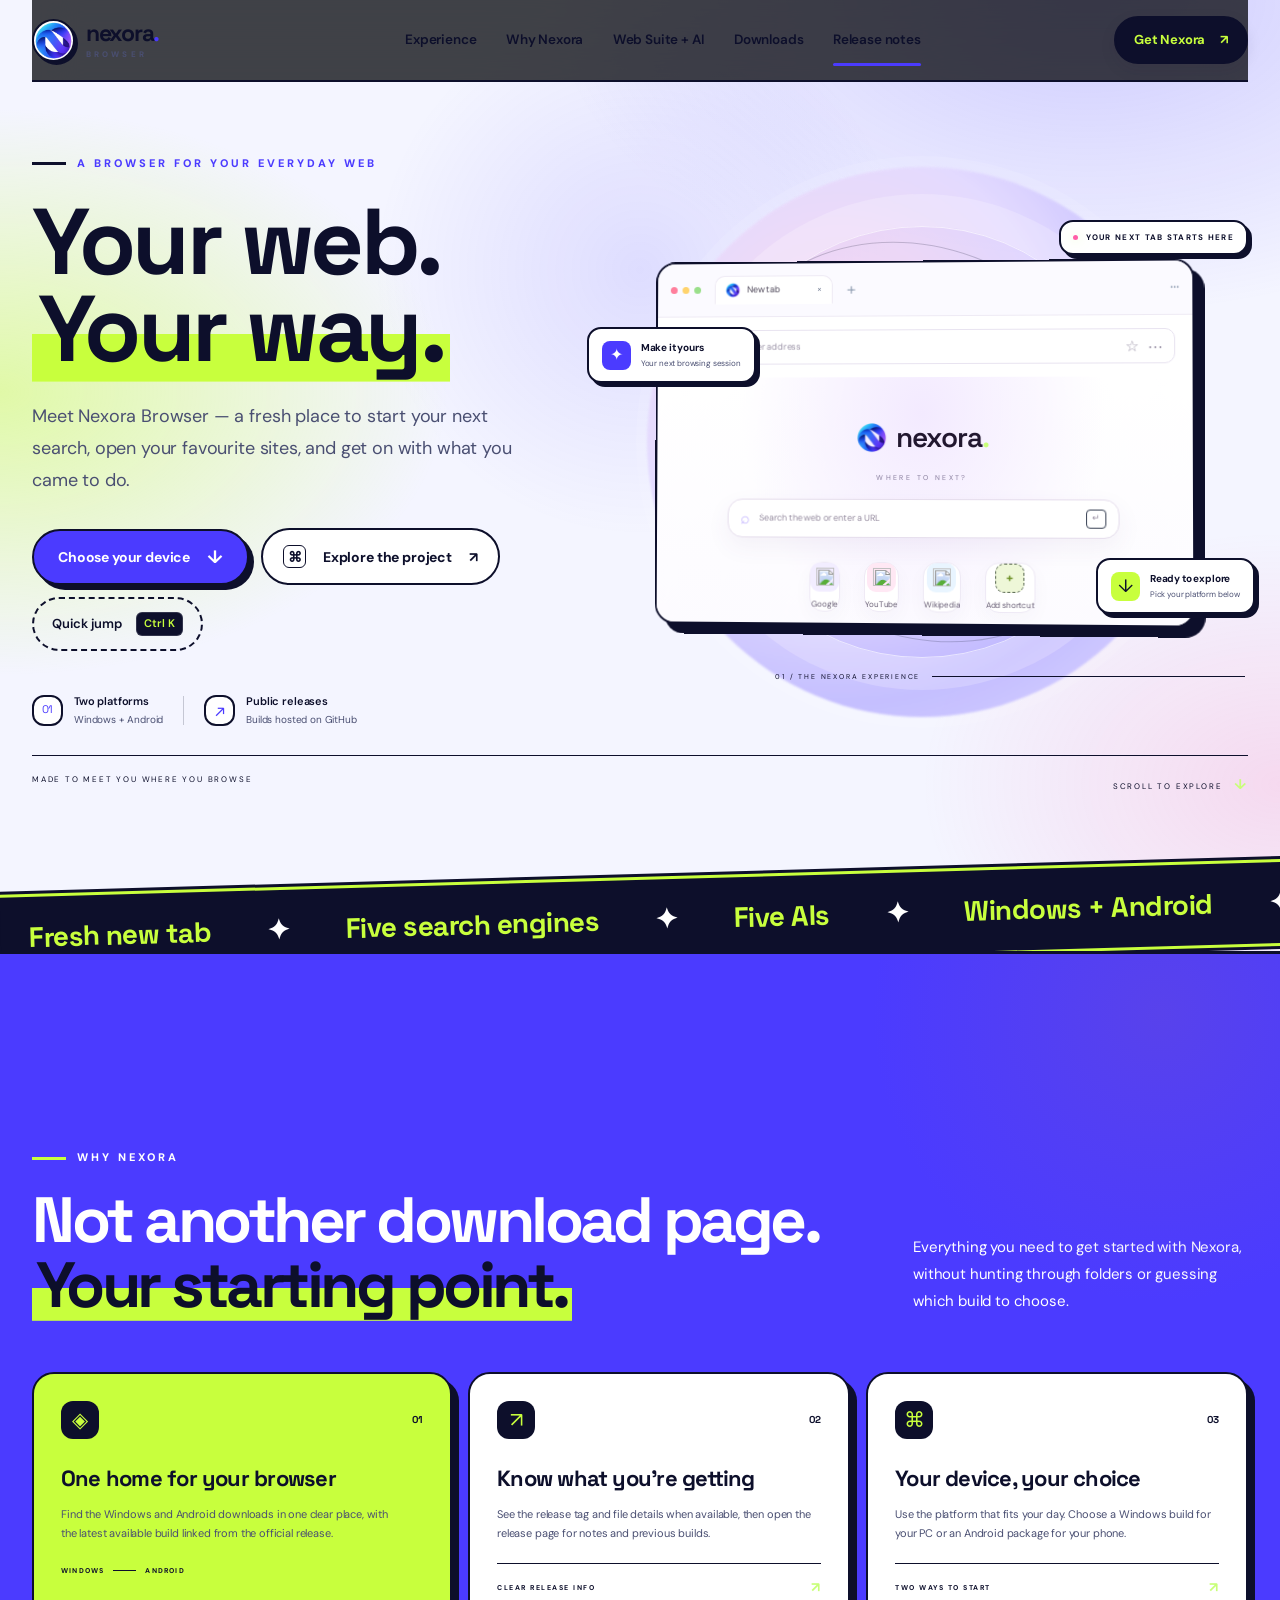
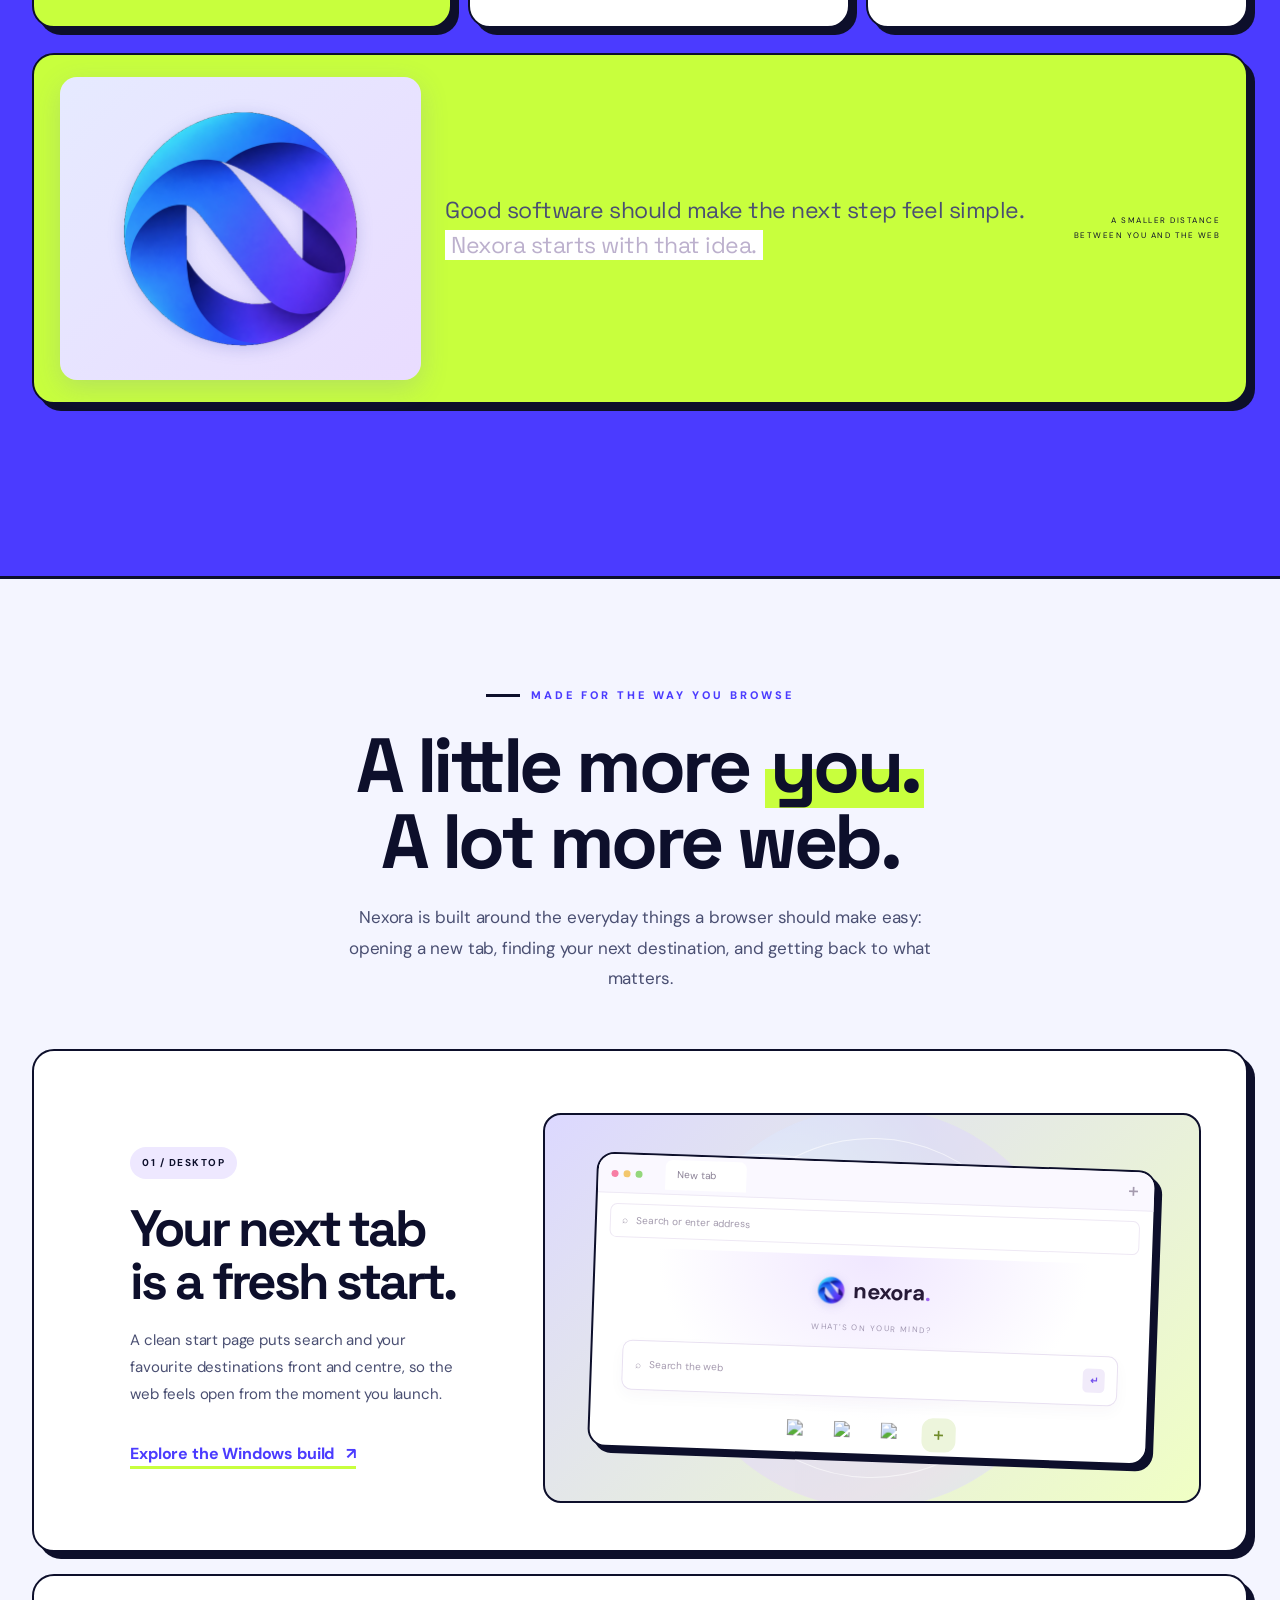
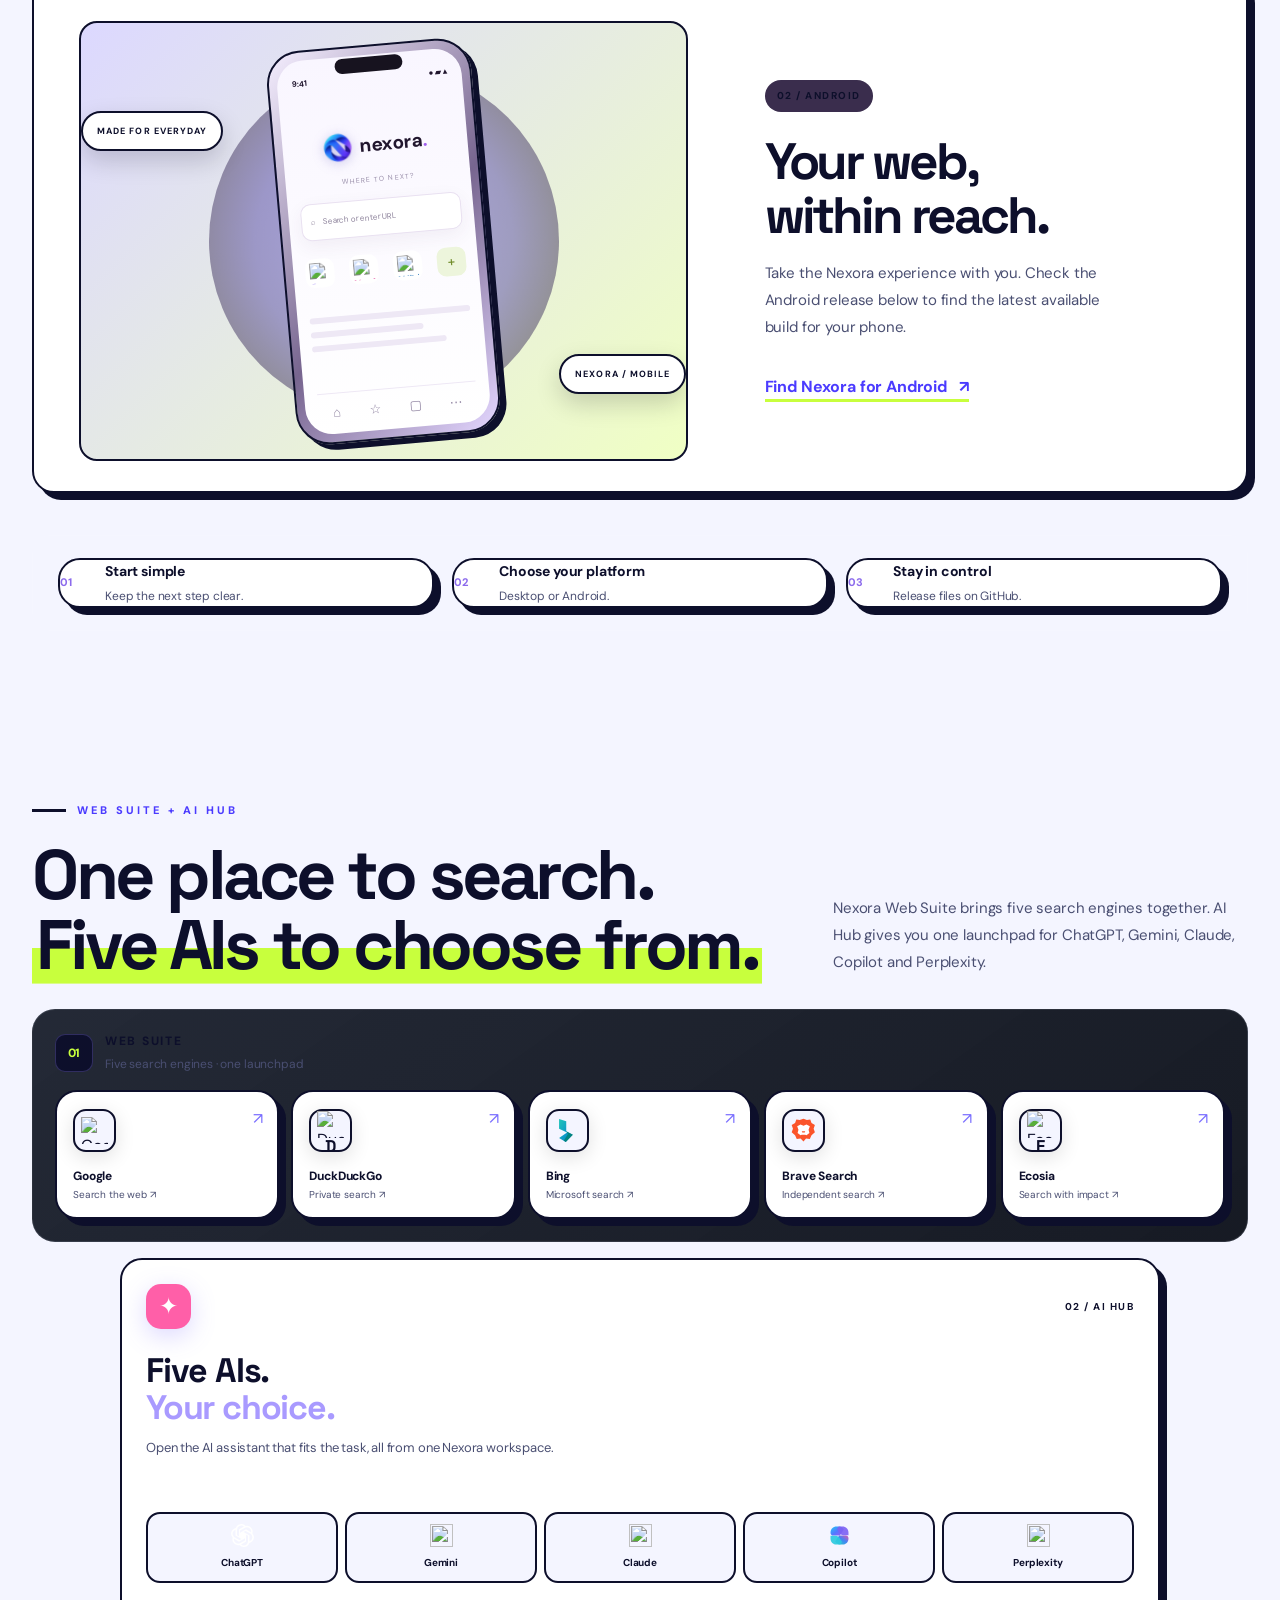
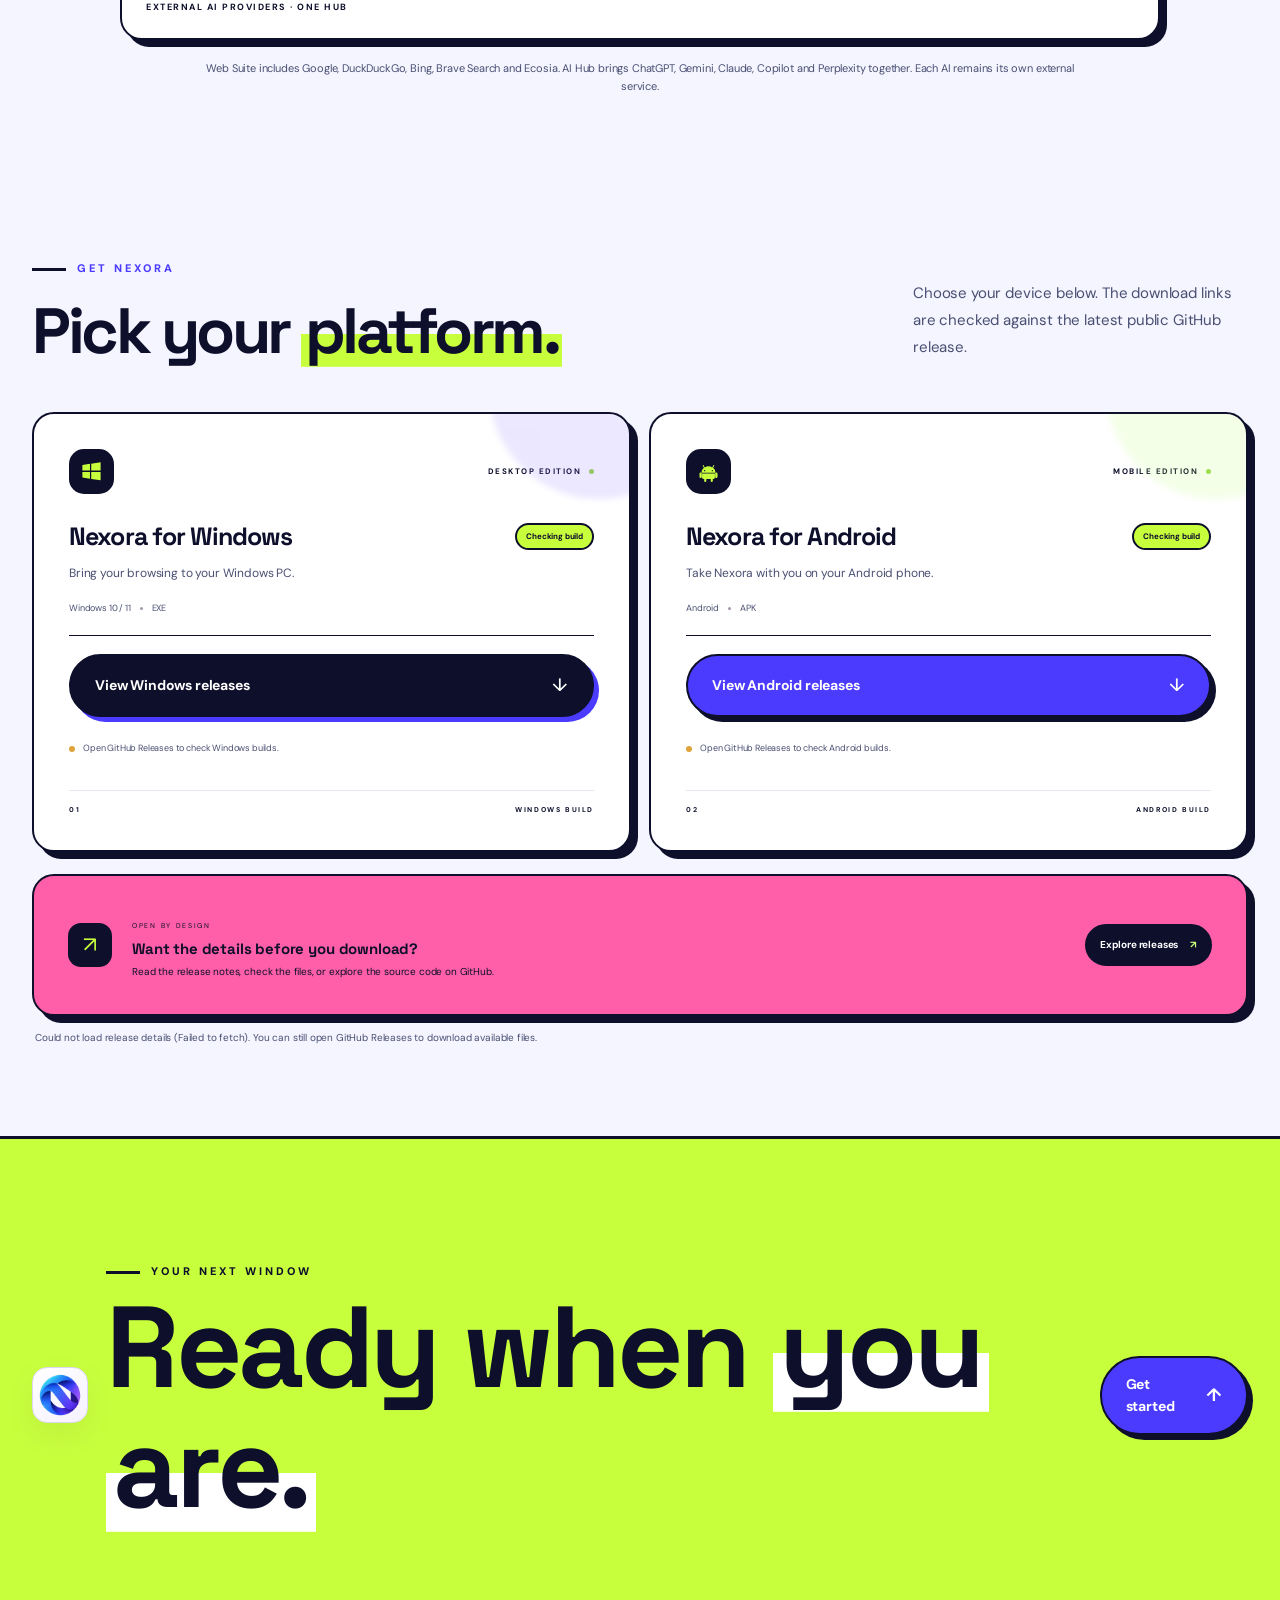
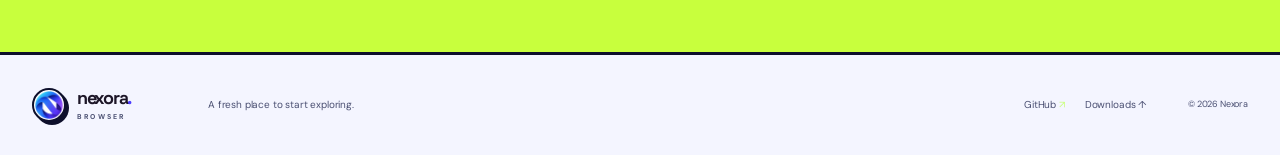
==== commit 70c1b0c0: "Add files via upload" ====
--- a/index.html
+++ b/index.html
@@ -2,7 +2,7 @@
 <html lang="en">
 <head>
   <meta charset="utf-8"><meta name="viewport" content="width=device-width,initial-scale=1">
-  <meta name="theme-color" content="#080b12">
+  <meta name="theme-color" content="#f4f5ff">
   <meta name="description" content="Meet Nexora Browser. Explore the browser, choose your platform, and download the latest Windows or Android build from the official release.">
   <meta property="og:title" content="Nexora Browser — Your web, your way">
   <meta property="og:description" content="One home for Nexora on Windows and Android.">
@@ -12,6 +12,7 @@
   <link rel="preconnect" href="https://fonts.googleapis.com"><link rel="preconnect" href="https://fonts.gstatic.com" crossorigin>
   <link href="https://fonts.googleapis.com/css2?family=DM+Sans:wght@400;500;600;700&family=Space+Grotesk:wght@400;500;600;700&display=swap" rel="stylesheet">
   <link rel="stylesheet" href="style.css?v=8">
+  <link rel="stylesheet" href="nexora-light.css?v=1">
 </head>
 <body>
   <div class="page-glow glow-a"></div><div class="page-glow glow-b"></div>
@@ -44,6 +45,8 @@
       </div>
       <div class="hero-bottom-line"><span>MADE TO MEET YOU WHERE YOU BROWSE</span><span>SCROLL TO EXPLORE <b>↓</b></span></div>
     </section>
+
+    <div class="marquee" aria-hidden="true"><div class="marquee-track"><span>Fresh new tab</span><span>✦</span><span>Five search engines</span><span>✦</span><span>Five AIs</span><span>✦</span><span>Windows + Android</span><span>✦</span><span>Open source</span><span>✦</span><span>Your web your way</span><span>✦</span><span>Fresh new tab</span><span>✦</span><span>Five search engines</span><span>✦</span><span>Five AIs</span><span>✦</span><span>Windows + Android</span><span>✦</span><span>Open source</span><span>✦</span><span>Your web your way</span><span>✦</span></div></div>
 
     <section class="why-section" id="why-nexora"><div class="shell why-inner">
       <div class="section-heading"><div><div class="eyebrow"><span class="eyebrow-line"></span> WHY NEXORA</div><h2>Not another download page.<br><span>Your starting point.</span></h2></div><p>Everything you need to get started with Nexora, without hunting through folders or guessing which build to choose.</p></div>
@@ -121,5 +124,5 @@
     </div>
   </div>
   <div id="scrollProgress" aria-hidden="true"></div>
-  <script src="config.js?v=6"></script><script src="script.js?v=6"></script><script src="enhancements.js?v=1"></script>
+  <script src="config.js?v=6"></script><script src="script.js?v=6"></script><script src="enhancements.js?v=1"></script><script src="nexora-fx.js?v=1"></script>
 </body></html>
--- a/style.css
+++ b/style.css
@@ -129,3 +129,111 @@
 .browser-suite-note{max-width:900px;margin:20px auto 0;color:#7f8ca2;font-size:11px;line-height:1.6;text-align:center}
 @media(max-width:980px){.suite-engine-grid{grid-template-columns:repeat(3,minmax(0,1fr))}.nexora-ai-hub-wrap{grid-template-columns:1fr}}
 @media(max-width:620px){.nexora-suite-group{padding:14px}.suite-engine-grid{grid-template-columns:repeat(2,minmax(0,1fr))}.nexora-ai-card{padding:18px}.ai-provider-mini-grid{gap:5px}.ai-provider-mini-grid a{padding:10px 2px}.ai-provider-mini-grid span{font-size:9px}.nexora-ai-card>p{min-height:0}}
+
+
+/* ── Nexora UI refresh: polished surfaces, stronger hierarchy, motion ── */
+:root{
+  --bg:#07090e;--panel:#10141e;--panel2:#151b28;--text:#f5f7fc;--muted:#a7b0c2;
+  --soft:#7e899d;--line:rgba(225,232,255,.12);--purple:#b5a7ff;--green:#c8ff79;
+  --blue:#82d7ff;--radius-xl:24px;--shadow-card:0 24px 70px rgba(0,0,0,.25)
+}
+html{scroll-padding-top:105px}
+body{background:radial-gradient(ellipse at 78% 2%,rgba(116,87,255,.13),transparent 30%),radial-gradient(ellipse at 4% 40%,rgba(54,194,176,.07),transparent 28%),var(--bg);letter-spacing:-.01em}
+::selection{background:rgba(200,255,121,.28);color:#fff}
+a,button{-webkit-tap-highlight-color:transparent}
+a:focus-visible,button:focus-visible{outline:2px solid var(--green);outline-offset:4px}
+.site-header{height:82px;position:sticky;top:0;background:rgba(7,9,14,.76);backdrop-filter:blur(22px) saturate(145%);-webkit-backdrop-filter:blur(22px) saturate(145%);border-bottom-color:rgba(225,232,255,.09)}
+.brand-mark{border-radius:14px;border-color:rgba(255,255,255,.16);box-shadow:0 8px 28px rgba(0,0,0,.35)}
+.brand-mark img{object-fit:contain;padding:3px}
+.main-nav{gap:clamp(15px,2.3vw,32px)}
+.main-nav a{font-size:12px;font-weight:600;color:#aab3c4;position:relative;padding:9px 0}
+.main-nav a:after{content:"";position:absolute;left:0;right:100%;bottom:2px;height:2px;background:var(--green);border-radius:2px;transition:right .25s}
+.main-nav a:hover:after,.main-nav a.nav-active:after{right:0}
+.header-cta{border-radius:999px;padding:12px 18px;background:rgba(200,255,121,.07);transition:background .2s,transform .2s}
+.header-cta:hover{background:rgba(200,255,121,.15);transform:translateY(-1px)}
+.hero{min-height:680px;padding-top:55px;padding-bottom:65px;gap:clamp(25px,4vw,60px)}
+.hero h1{font-size:clamp(64px,7.3vw,100px);letter-spacing:-.075em;line-height:.94;margin:25px 0 27px}
+.hero h1 span,.section-heading h2 span,.download-heading h2 span,.last-word h2 span{background:linear-gradient(105deg,#d5ff9b 5%,#a7f6d0 48%,#b8aaff 100%);-webkit-background-clip:text;background-clip:text;color:transparent}
+.hero-text{font-size:17px;max-width:490px;color:#b0b9ca;line-height:1.78}
+.eyebrow{font-size:10px;letter-spacing:2px}
+.button{border-radius:12px;padding:15px 19px;font-size:13px;gap:17px}
+.button-primary{box-shadow:0 8px 30px rgba(200,255,121,.14),inset 0 1px rgba(255,255,255,.45)}
+.button-primary:hover{box-shadow:0 12px 38px rgba(200,255,121,.2)}
+.button-quiet{padding-inline:3px}
+.hero-proof{margin-top:42px}
+.hero-visual{min-height:480px}
+.app-window{border-radius:20px;width:min(100%,540px);height:365px;border-color:rgba(218,226,255,.24);box-shadow:0 45px 110px rgba(0,0,0,.54),0 0 90px rgba(111,95,255,.14);transform:perspective(1200px) rotateY(-3deg) rotateX(1deg);transition:transform .5s}
+.hero-visual:hover .app-window{transform:perspective(1200px) rotateY(0) rotateX(0) translateY(-4px)}
+.visual-tag,.floating-note{backdrop-filter:blur(18px);-webkit-backdrop-filter:blur(18px);border:1px solid rgba(255,255,255,.12);box-shadow:0 14px 44px rgba(0,0,0,.24)}
+.floating-note{border-radius:15px}
+.why-section,.showcase-section,.browser-suite-section,.download-section{position:relative}
+.why-section{background:linear-gradient(180deg,rgba(255,255,255,.018),transparent);border-top:1px solid rgba(255,255,255,.05);border-bottom:1px solid rgba(255,255,255,.05)}
+.why-inner{padding-top:105px;padding-bottom:82px}
+.section-heading h2,.download-heading h2{font-size:clamp(42px,5vw,66px);letter-spacing:-.065em;line-height:1.02}
+.section-heading p,.download-heading>p,.browser-suite-heading>p{font-size:15px;line-height:1.8;color:#a6b0c2}
+.value-grid{gap:16px}
+.value-card{border-radius:20px;background:linear-gradient(145deg,rgba(22,28,42,.96),rgba(12,16,25,.96));border:1px solid rgba(225,232,255,.1);padding:27px;transition:transform .25s,border-color .25s,background .25s;box-shadow:0 12px 36px rgba(0,0,0,.12)}
+.value-card:hover{transform:translateY(-5px);border-color:rgba(200,255,121,.3);background:linear-gradient(145deg,rgba(27,35,49,.98),rgba(13,18,27,.98))}
+.value-card-featured{border-color:rgba(181,167,255,.28);background:radial-gradient(ellipse at 0 0,rgba(181,167,255,.12),transparent 65%),linear-gradient(145deg,#171a2a,#10141e)}
+.value-card h3,.download-card h3{letter-spacing:-.035em}
+.manifesto{border-radius:20px;background:rgba(255,255,255,.025);border:1px solid rgba(255,255,255,.075);padding:22px 26px;margin-top:25px}
+.showcase-section{padding-top:108px;padding-bottom:75px}
+.showcase-intro h2,.browser-suite-heading h2{font-size:clamp(44px,5.5vw,70px);letter-spacing:-.07em;line-height:1.01}
+.showcase-intro h2 span{color:var(--green)}
+.showcase-panel{border:1px solid rgba(226,233,255,.11);border-radius:26px;overflow:hidden;background:linear-gradient(120deg,rgba(255,255,255,.035),rgba(255,255,255,.012));margin-top:22px}
+.showcase-copy{padding:clamp(26px,4vw,54px)}
+.showcase-copy h3{font-size:clamp(34px,4vw,52px);letter-spacing:-.06em;line-height:1.04}
+.showcase-art{background:radial-gradient(ellipse at 50% 50%,rgba(133,116,255,.12),transparent 60%)}
+.mini-browser{border-radius:18px;box-shadow:0 35px 85px rgba(0,0,0,.42);border-color:rgba(255,255,255,.2)}
+.principles-strip{border:1px solid rgba(255,255,255,.08);border-radius:18px;padding:22px 25px;background:rgba(255,255,255,.02)}
+.browser-suite-section{padding-top:95px;padding-bottom:95px;border-top:1px solid rgba(255,255,255,.05)}
+.browser-suite-heading h2{margin-top:20px}
+.nexora-suite-group,.nexora-ai-card{border-radius:23px}
+.browser-brand-grid{gap:12px}
+.browser-brand-card{border-radius:15px!important;background:rgba(255,255,255,.025)!important;border:1px solid rgba(255,255,255,.09)!important;transition:transform .2s,border-color .2s,background .2s!important}
+.browser-brand-card:hover{transform:translateY(-3px);border-color:rgba(200,255,121,.3)!important;background:rgba(255,255,255,.05)!important}
+.browser-brand-icon{border-radius:13px!important;background:#fff!important;box-shadow:0 5px 20px rgba(0,0,0,.12)}
+.nexora-ai-card{border:1px solid rgba(181,167,255,.23)!important;background:radial-gradient(ellipse at 100% 0,rgba(128,105,255,.16),transparent 45%),linear-gradient(145deg,#151827,#0e121b)!important}
+.ai-provider-mini-grid a{border:1px solid rgba(255,255,255,.09);border-radius:12px;padding:10px;background:rgba(255,255,255,.025);transition:transform .2s,border-color .2s}
+.ai-provider-mini-grid a:hover{transform:translateY(-2px);border-color:rgba(181,167,255,.45)}
+.download-section{padding-top:70px;padding-bottom:90px}
+.download-grid{gap:18px}
+.download-card{border-radius:24px!important;padding:clamp(24px,3vw,35px)!important;background:linear-gradient(145deg,rgba(20,26,38,.98),rgba(11,15,23,.98))!important;border:1px solid rgba(225,232,255,.12)!important;box-shadow:var(--shadow-card);transition:transform .25s,border-color .25s,box-shadow .25s}
+.download-card:hover{transform:translateY(-5px);border-color:rgba(200,255,121,.28)!important;box-shadow:0 30px 80px rgba(0,0,0,.32)}
+.android-card{background:radial-gradient(ellipse at 100% 0,rgba(107,198,255,.08),transparent 52%),linear-gradient(145deg,rgba(20,26,38,.98),rgba(11,15,23,.98))!important}
+.download-title{gap:12px;flex-wrap:wrap}
+.build-tag{border-radius:999px;padding:5px 9px;background:rgba(255,255,255,.055);border:1px solid rgba(255,255,255,.09)}
+.button-download{border-radius:12px!important;min-height:50px}
+.download-status{min-height:38px}
+.release-banner{border-radius:22px;border:1px solid rgba(255,255,255,.1);background:linear-gradient(110deg,rgba(181,167,255,.09),rgba(200,255,121,.035));padding:clamp(22px,3vw,34px)}
+.release-button{border-radius:12px;transition:transform .2s,background .2s}
+.release-button:hover{transform:translateY(-2px);background:rgba(255,255,255,.09)}
+.last-word{border-top:1px solid rgba(255,255,255,.07);border-bottom:1px solid rgba(255,255,255,.07);background:radial-gradient(ellipse at 50% 100%,rgba(112,90,255,.09),transparent 65%)}
+.last-word-inner{padding-top:44px;padding-bottom:44px}
+.last-word h2{font-size:clamp(38px,4.7vw,60px);letter-spacing:-.065em}
+.site-footer{min-height:100px}
+.toast{border:1px solid rgba(255,255,255,.14);backdrop-filter:blur(18px);border-radius:14px}
+#scrollProgress{position:fixed;inset:0 auto auto 0;height:2px;width:0;background:linear-gradient(90deg,var(--green),var(--purple));z-index:9999;box-shadow:0 0 15px rgba(200,255,121,.5)}
+.reveal-ready .reveal-item{opacity:0;transform:translateY(20px);transition:opacity .65s ease,transform .65s cubic-bezier(.2,.7,.2,1)}
+.reveal-ready .reveal-item.is-visible{opacity:1;transform:translateY(0)}
+.command-trigger{display:inline-flex;align-items:center;gap:8px;border:1px solid rgba(255,255,255,.1);background:rgba(255,255,255,.035);color:#aeb7c8;padding:7px 10px;border-radius:9px;font-size:11px;cursor:pointer}
+.command-trigger kbd{font:inherit;border:1px solid rgba(255,255,255,.15);border-radius:4px;padding:1px 4px;color:#e8ecf7}
+.command-overlay{position:fixed;inset:0;z-index:1000;background:rgba(2,4,9,.72);backdrop-filter:blur(14px);display:none;align-items:flex-start;justify-content:center;padding:14vh 20px 24px}
+.command-overlay.open{display:flex;animation:overlayIn .18s ease}
+.command-dialog{width:min(580px,100%);border:1px solid rgba(255,255,255,.15);border-radius:20px;background:#111621;box-shadow:0 35px 110px rgba(0,0,0,.65);overflow:hidden}
+.command-input-row{display:flex;align-items:center;gap:12px;padding:17px 19px;border-bottom:1px solid rgba(255,255,255,.09)}
+.command-input-row span{font-size:22px;color:var(--green)}
+.command-input{width:100%;border:0;outline:0;background:transparent;color:#fff;font:inherit;font-size:16px}
+.command-input::placeholder{color:#778196}
+.command-list{padding:10px;display:grid;gap:4px}
+.command-option{display:flex;align-items:center;gap:12px;width:100%;text-align:left;border:1px solid transparent;background:transparent;color:#e8ecf7;padding:12px;border-radius:11px;cursor:pointer}
+.command-option:hover,.command-option:focus-visible{background:rgba(255,255,255,.06);border-color:rgba(255,255,255,.1)}
+.command-option .command-symbol{width:34px;height:34px;border-radius:10px;display:grid;place-items:center;background:rgba(200,255,121,.09);color:var(--green)}
+.command-option small{display:block;color:#8994a8;font-size:11px;margin-top:2px}
+.command-footer{padding:11px 17px;border-top:1px solid rgba(255,255,255,.08);display:flex;justify-content:space-between;color:#778196;font-size:10px}
+.command-footer kbd{border:1px solid rgba(255,255,255,.15);padding:2px 5px;border-radius:5px;color:#b7c0d0}
+@keyframes overlayIn{from{opacity:0;transform:translateY(-5px)}to{opacity:1;transform:translateY(0)}}
+@media(max-width:900px){.site-header{height:74px}.main-nav{gap:15px}.hero{min-height:unset;padding-top:45px}.hero h1{font-size:clamp(58px,9vw,82px)}}
+@media(max-width:760px){.site-header{position:sticky}.main-nav{background:rgba(10,13,21,.97);backdrop-filter:blur(20px);border:1px solid rgba(255,255,255,.12);border-radius:16px;padding:12px;box-shadow:0 24px 65px rgba(0,0,0,.45)}.hero{padding-top:40px;padding-bottom:42px;gap:25px}.hero-visual{min-height:370px}.app-window{height:300px;transform:none}.hero-visual:hover .app-window{transform:translateY(-2px)}.hero-proof{margin-top:30px}.why-inner,.showcase-section,.browser-suite-section{padding-top:68px;padding-bottom:60px}.download-section{padding-top:55px;padding-bottom:65px}.section-heading h2,.download-heading h2,.showcase-intro h2,.browser-suite-heading h2{letter-spacing:-.055em}.value-grid{gap:12px}.value-card{padding:22px}.showcase-panel{border-radius:20px}.principles-strip{padding:18px}.download-card{border-radius:20px!important}.last-word-inner{gap:20px}.command-overlay{padding-top:10vh}}
+@media(max-width:430px){.shell{width:calc(100% - 34px)}.hero h1{font-size:58px}.hero-text{font-size:15px}.hero-buttons{gap:14px}.button{padding:13px 15px}.hero-proof{gap:12px}.proof-item{gap:8px}.proof-item small{font-size:9px}.hero-visual{min-height:320px}.app-window{height:270px}.floating-note{transform:scale(.88)}.section-heading h2,.download-heading h2{font-size:39px}.download-title h3{font-size:20px}.release-banner{gap:16px}.last-word-inner{align-items:flex-start}}
+@media(prefers-reduced-motion:reduce){*,*::before,*::after{scroll-behavior:auto!important;animation-duration:.01ms!important;animation-iteration-count:1!important;transition-duration:.01ms!important}.reveal-ready .reveal-item{opacity:1;transform:none}}
--- a/nexora-light.css
+++ b/nexora-light.css
@@ -0,0 +1,99 @@
+/* Nexora bright theme: loads AFTER style.css and overrides it. Delete this file + its <link> to go back to dark. */
+:root{--bg:#f4f5ff;--ink:#0d0f2b;--muted:#4a4f72;--indigo:#4b3bff;--lime:#c8ff3d;--pink:#ff5fa8;--line:#0d0f2b;--mx:50vw;--my:30vh}
+body{background:var(--bg)!important;color:var(--ink);font-size:16px}
+body::before{content:"";position:fixed;inset:0;z-index:-1;background:radial-gradient(60vw 50vh at 85% 0%,rgba(75,59,255,.22),transparent 70%),radial-gradient(50vw 45vh at 0% 40%,rgba(200,255,61,.45),transparent 70%),radial-gradient(40vw 40vh at 100% 80%,rgba(255,95,168,.18),transparent 70%)}
+body::after{content:"";position:fixed;inset:0;z-index:0;pointer-events:none;background:radial-gradient(380px circle at var(--mx) var(--my),rgba(75,59,255,.13),transparent 70%)}
+.page-glow{opacity:.5!important;animation:drift 14s ease-in-out infinite alternate}.glow-a{background:var(--indigo)!important}.glow-b{background:var(--lime)!important;opacity:.7!important}
+@keyframes drift{to{transform:translate(-60px,50px) scale(1.15)}}
+#scrollProgress{position:fixed;top:0;left:0;height:5px;z-index:99;background:linear-gradient(90deg,var(--indigo),var(--pink),var(--lime))}
+
+/* header */
+.site-header{border-bottom:2px solid var(--ink)!important}
+.brand-mark{background:#fff!important;border:2px solid var(--ink)!important;box-shadow:3px 3px 0 var(--ink)!important}
+.brand-name{color:var(--ink)}.brand-name>span{color:var(--indigo)!important}.brand-name small{color:var(--muted)!important}
+.main-nav a{color:var(--ink)!important;font-size:13.5px!important;font-weight:600;position:relative}
+.main-nav a::after{content:"";position:absolute;left:0;right:0;bottom:-6px;height:3px;background:var(--indigo);transform:scaleX(0);transform-origin:left;transition:transform .25s}
+.main-nav a:hover::after,.main-nav a.nav-active::after{transform:scaleX(1)}
+.header-cta{background:var(--ink)!important;color:var(--lime)!important;border:2px solid var(--ink)!important;border-radius:999px!important;font-size:13px!important;transition:transform .2s,box-shadow .2s}
+.header-cta:hover{transform:translate(-2px,-2px);box-shadow:3px 3px 0 var(--indigo)}
+.menu-toggle{color:var(--ink)!important}
+@media(max-width:900px){.main-nav{background:#fff!important;border:2px solid var(--ink)!important;border-radius:16px}}
+
+/* text colours (generic first, then specifics) */
+main :is(p,small):not(.app-window *,.mini-browser *,.phone-frame *),.footer-note,.copyright,.footer-links a,.hero-text,.release-hint,.browser-suite-note{color:var(--muted)!important}
+main :is(h1,h2,h3):not(.app-window *,.mini-browser *,.phone-frame *),.proof-item b,.floating-note b,.browser-brand-copy b,.principles-strip b,.nexora-suite-group-head b,.ai-provider-mini-grid span{color:var(--ink)!important}
+.eyebrow{color:var(--indigo)!important;font-size:11px!important;letter-spacing:3px!important}.eyebrow-line{background:var(--ink)!important;width:34px!important;height:3px!important}
+.hero-text{font-size:18px!important;max-width:520px!important}
+.hero h1,.section-heading h2,.download-heading h2,.last-word h2,.browser-suite-heading h2,.showcase-intro h2{font-weight:700!important;letter-spacing:-3.5px!important}
+.showcase-intro h2{font-family:var(--display);font-size:clamp(44px,6vw,80px);line-height:1;margin:22px 0}
+.hero h1 span,.section-heading h2 span,.download-heading h2 span,.last-word h2 span,.browser-suite-heading h2 span,.showcase-intro h2 span{color:var(--ink)!important;background:linear-gradient(var(--lime),var(--lime)) no-repeat 0 90%/100% 40%;padding:0 .06em;-webkit-box-decoration-break:clone;box-decoration-break:clone}
+
+/* buttons */
+.button{border-radius:999px!important;font-size:14px!important;padding:15px 24px!important;border:2px solid var(--ink)!important}
+.button-primary{background:var(--indigo)!important;color:#fff!important;box-shadow:5px 5px 0 var(--ink)!important}
+.button-primary:hover{transform:translate(-2px,-2px)!important;box-shadow:8px 8px 0 var(--ink)!important;background:var(--indigo)!important}
+.button-primary:active{transform:translate(3px,3px)!important;box-shadow:1px 1px 0 var(--ink)!important}
+.button-quiet{background:#fff!important;color:var(--ink)!important;padding-inline:20px!important}.button-quiet:hover{background:var(--lime)!important;color:var(--ink)!important}.github-mark{border-color:var(--ink)!important}
+.command-trigger{background:transparent;border:2px dashed var(--ink);border-radius:999px;color:var(--ink);padding:13px 18px;font-size:13px;font-weight:600;cursor:pointer}.command-trigger kbd{background:var(--ink);color:var(--lime);border-radius:6px;padding:2px 7px;font-size:11px;margin-left:6px}
+.proof-icon{background:#fff!important;border:2px solid var(--ink)!important;color:var(--indigo)!important}.proof-divider{background:var(--ink)!important;opacity:.2}
+
+/* hero visual: dark browser pops on light */
+.app-window{border:2px solid var(--ink)!important;box-shadow:10px 10px 0 var(--ink)!important;transition:transform .15s ease-out}
+.visual-orbit{border-color:rgba(75,59,255,.35)!important}.orbit-two{border-color:rgba(13,15,43,.2)!important}
+.visual-tag,.floating-note{background:#fff!important;color:var(--ink)!important;border:2px solid var(--ink)!important;border-radius:14px!important;box-shadow:4px 4px 0 var(--ink)!important}
+.visual-tag{color:var(--ink)!important;font-weight:700}.tag-pulse{background:var(--pink)!important}
+.note-symbol{background:var(--indigo)!important;color:#fff!important}.note-symbol-green{background:var(--lime)!important;color:var(--ink)!important}
+.floating-note{animation:bob 5s ease-in-out infinite alternate}.note-right{animation-delay:-2.5s}
+@keyframes bob{to{transform:translateY(-12px) rotate(-1.5deg)}}
+.visual-caption,.hero-bottom-line,.hero-bottom-line span{color:var(--ink)!important;opacity:1!important}.caption-rule{background:var(--ink)!important}
+
+/* marquee strip */
+.marquee{overflow:hidden;padding:26px 0}
+.marquee-track{display:flex;width:max-content;gap:0;background:var(--ink);color:var(--lime);transform:rotate(-1.6deg);padding:18px 0;border-block:3px solid var(--lime);box-shadow:0 0 0 3px var(--ink);animation:scroll 28s linear infinite}
+.marquee-track span{font-family:var(--display);font-size:28px;font-weight:700;letter-spacing:-.5px;padding:0 28px;white-space:nowrap}.marquee-track span:nth-child(even){color:#fff}
+@keyframes scroll{to{transform:rotate(-1.6deg) translateX(-50%)}}
+
+/* WHY: indigo band */
+.why-section{background:var(--indigo)!important;border-block:3px solid var(--ink);padding:90px 0!important;position:relative;z-index:1}
+.why-section :is(h2,.eyebrow,.section-heading>p){color:#fff!important}.why-section .eyebrow-line{background:var(--lime)!important}
+.why-section h2 span{color:var(--ink)!important}
+
+/* cards */
+.value-card,.browser-brand-card,.nexora-ai-card,.download-card,.release-banner,.showcase-panel,.principles-strip>div{background:#fff!important;border:2px solid var(--ink)!important;border-radius:22px!important;box-shadow:7px 7px 0 var(--ink)!important;transition:transform .2s,box-shadow .2s}
+.value-card:hover,.browser-brand-card:hover,.download-card:hover{transform:translate(-3px,-3px);box-shadow:11px 11px 0 var(--ink)!important}
+.value-card-featured{background:var(--lime)!important}
+.value-icon{background:var(--ink)!important;color:var(--lime)!important;border:0!important}
+.value-index,.value-bottom span,.value-link,.showcase-number,.nexora-ai-label,.nexora-ai-footer,.card-bottom span,.os-label{color:var(--ink)!important;font-weight:700}
+.value-bottom i{background:var(--ink)!important}
+.manifesto{background:var(--lime)!important;color:var(--ink)!important;border:2px solid var(--ink)!important;border-radius:22px;box-shadow:7px 7px 0 var(--ink)}.manifesto p,.manifesto-side{color:var(--ink)!important}.manifesto p span{background:#fff;padding:0 6px}
+.showcase-section,.browser-suite-section,.download-section{position:relative;z-index:1}
+.text-link{color:var(--indigo)!important;font-weight:700;border-bottom:3px solid var(--lime)}
+.showcase-art{background:linear-gradient(135deg,#dcd8ff,#f0ffc4)!important;border:2px solid var(--ink)!important;border-radius:18px!important;overflow:hidden}
+.mini-browser,.phone-frame{border:2px solid var(--ink)!important;box-shadow:6px 6px 0 var(--ink)!important}
+.art-glow,.phone-halo{opacity:.5}.mobile-float{background:#fff!important;color:var(--ink)!important;border:2px solid var(--ink)!important;font-weight:700}
+
+/* suite + AI */
+.suite-step{background:var(--ink)!important;color:var(--lime)!important;border-radius:10px}
+.nexora-suite-group-head small{color:var(--muted)!important}
+.browser-brand-icon{background:#f4f5ff!important;border:2px solid var(--ink)!important}.browser-brand-arrow{color:var(--indigo)!important}
+.nexora-ai-orb{background:var(--pink)!important;color:#fff!important}
+.ai-provider-mini-grid a{background:#f4f5ff!important;border:2px solid var(--ink)!important;color:var(--ink)!important;border-radius:14px!important;transition:background .2s,transform .2s}.ai-provider-mini-grid a:hover{background:var(--lime)!important;transform:translateY(-3px) rotate(-1deg)}
+
+/* downloads */
+.os-icon{background:var(--ink)!important;color:var(--lime)!important;border:0!important}
+.build-tag{background:var(--lime)!important;color:var(--ink)!important;border:2px solid var(--ink)!important;font-weight:700}
+.download-specs,.download-specs span,.download-status,.download-status span{color:var(--muted)!important}
+.button-download{background:var(--ink)!important;color:#fff!important;box-shadow:5px 5px 0 var(--indigo)!important}.button-download:hover{box-shadow:8px 8px 0 var(--indigo)!important;background:var(--ink)!important}
+.button-android{background:var(--indigo)!important;box-shadow:5px 5px 0 var(--ink)!important}.button-android:hover{background:var(--indigo)!important;box-shadow:8px 8px 0 var(--ink)!important}
+.status-dot.available{background:#18b36b!important;box-shadow:0 0 0 4px rgba(24,179,107,.2)}
+.release-banner{background:var(--pink)!important}.release-banner :is(h3,p,.banner-kicker){color:var(--ink)!important}.release-banner-icon{background:var(--ink)!important;color:var(--lime)!important}
+.release-button{background:var(--ink)!important;color:#fff!important;border-radius:999px!important;border:2px solid var(--ink)}
+
+/* last word + footer */
+.last-word{background:var(--lime)!important;border-block:3px solid var(--ink);padding:80px 0;position:relative;z-index:1}
+.last-word h2{font-size:clamp(56px,9vw,130px)!important;color:var(--ink)!important}.last-word h2 span{background:linear-gradient(#fff,#fff) no-repeat 0 90%/100% 40%}
+.last-word .eyebrow{color:var(--ink)!important}
+.site-footer{position:relative;z-index:1;border-top:0!important}.footer-links a:hover{color:var(--indigo)!important}
+
+:focus-visible{outline:3px solid var(--indigo)!important;outline-offset:3px}
+@media(prefers-reduced-motion:reduce){*,*::before,*::after{animation:none!important;transition:none!important}}
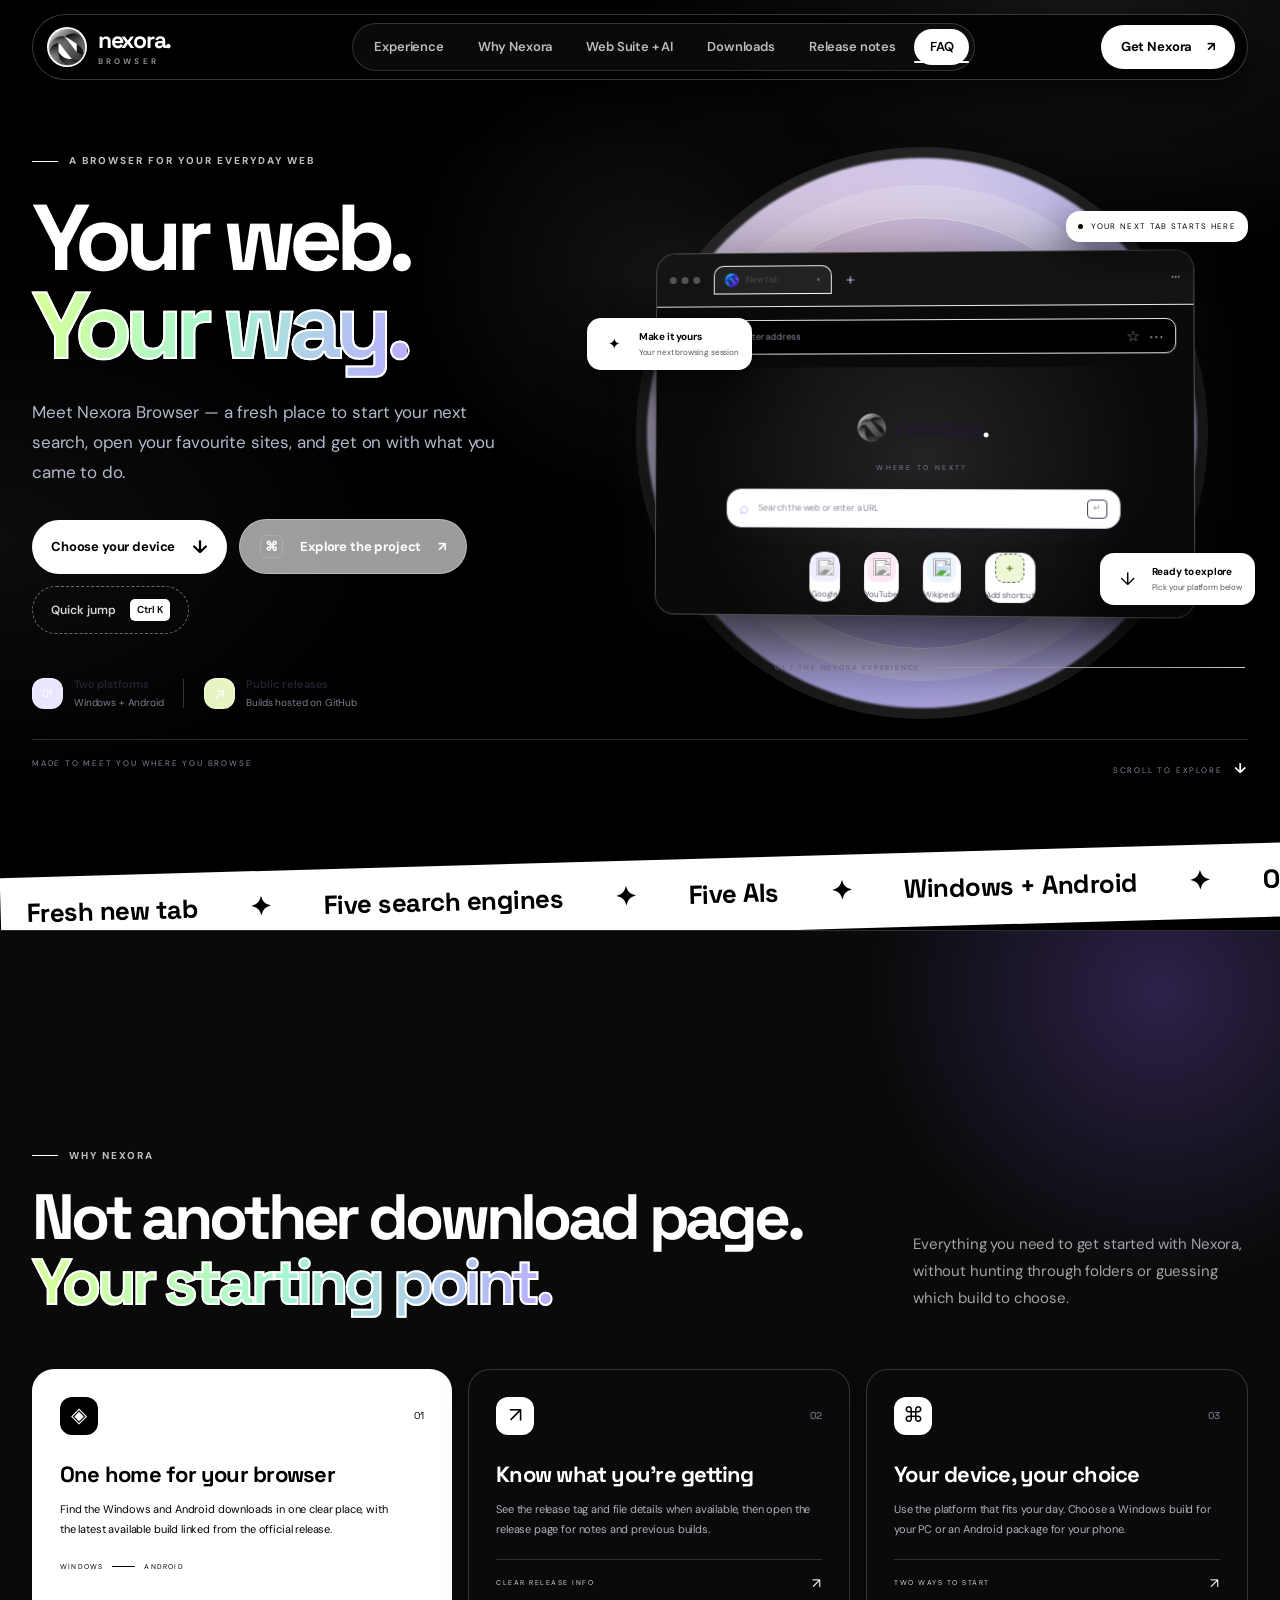
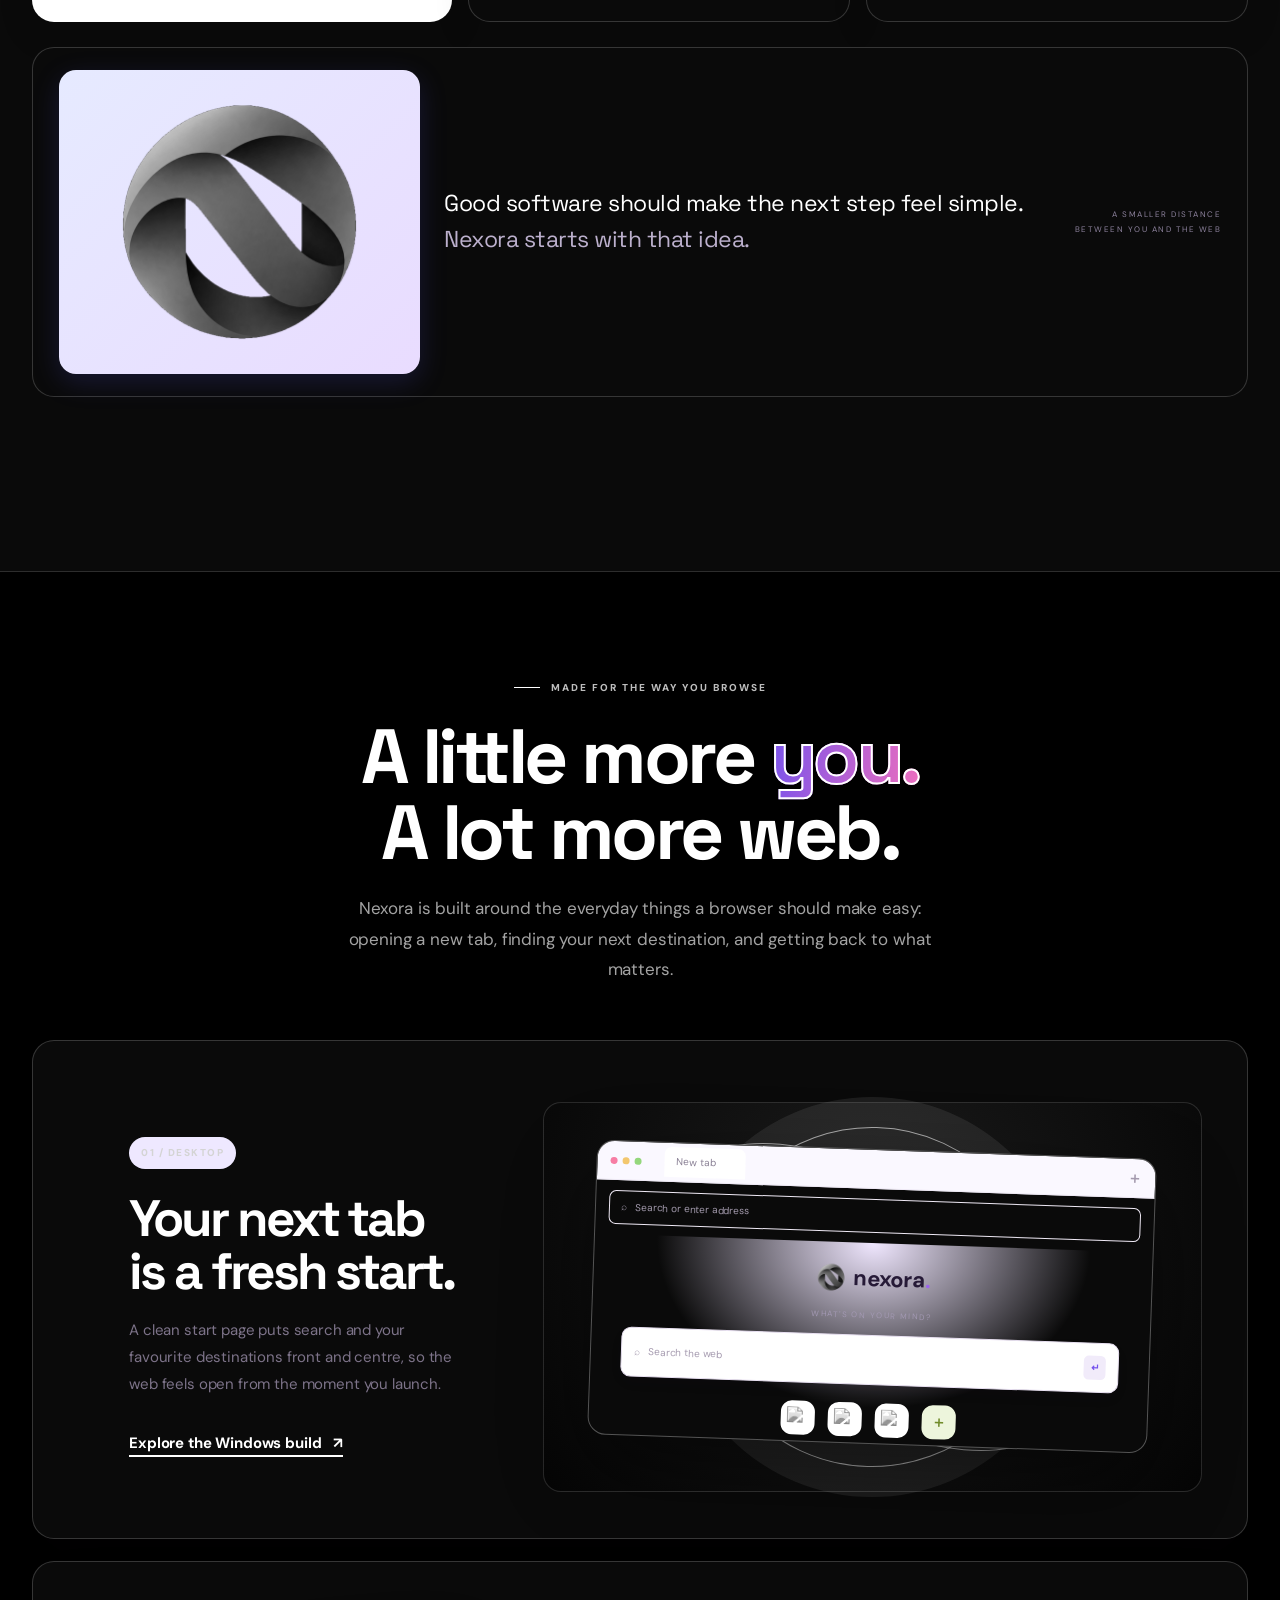
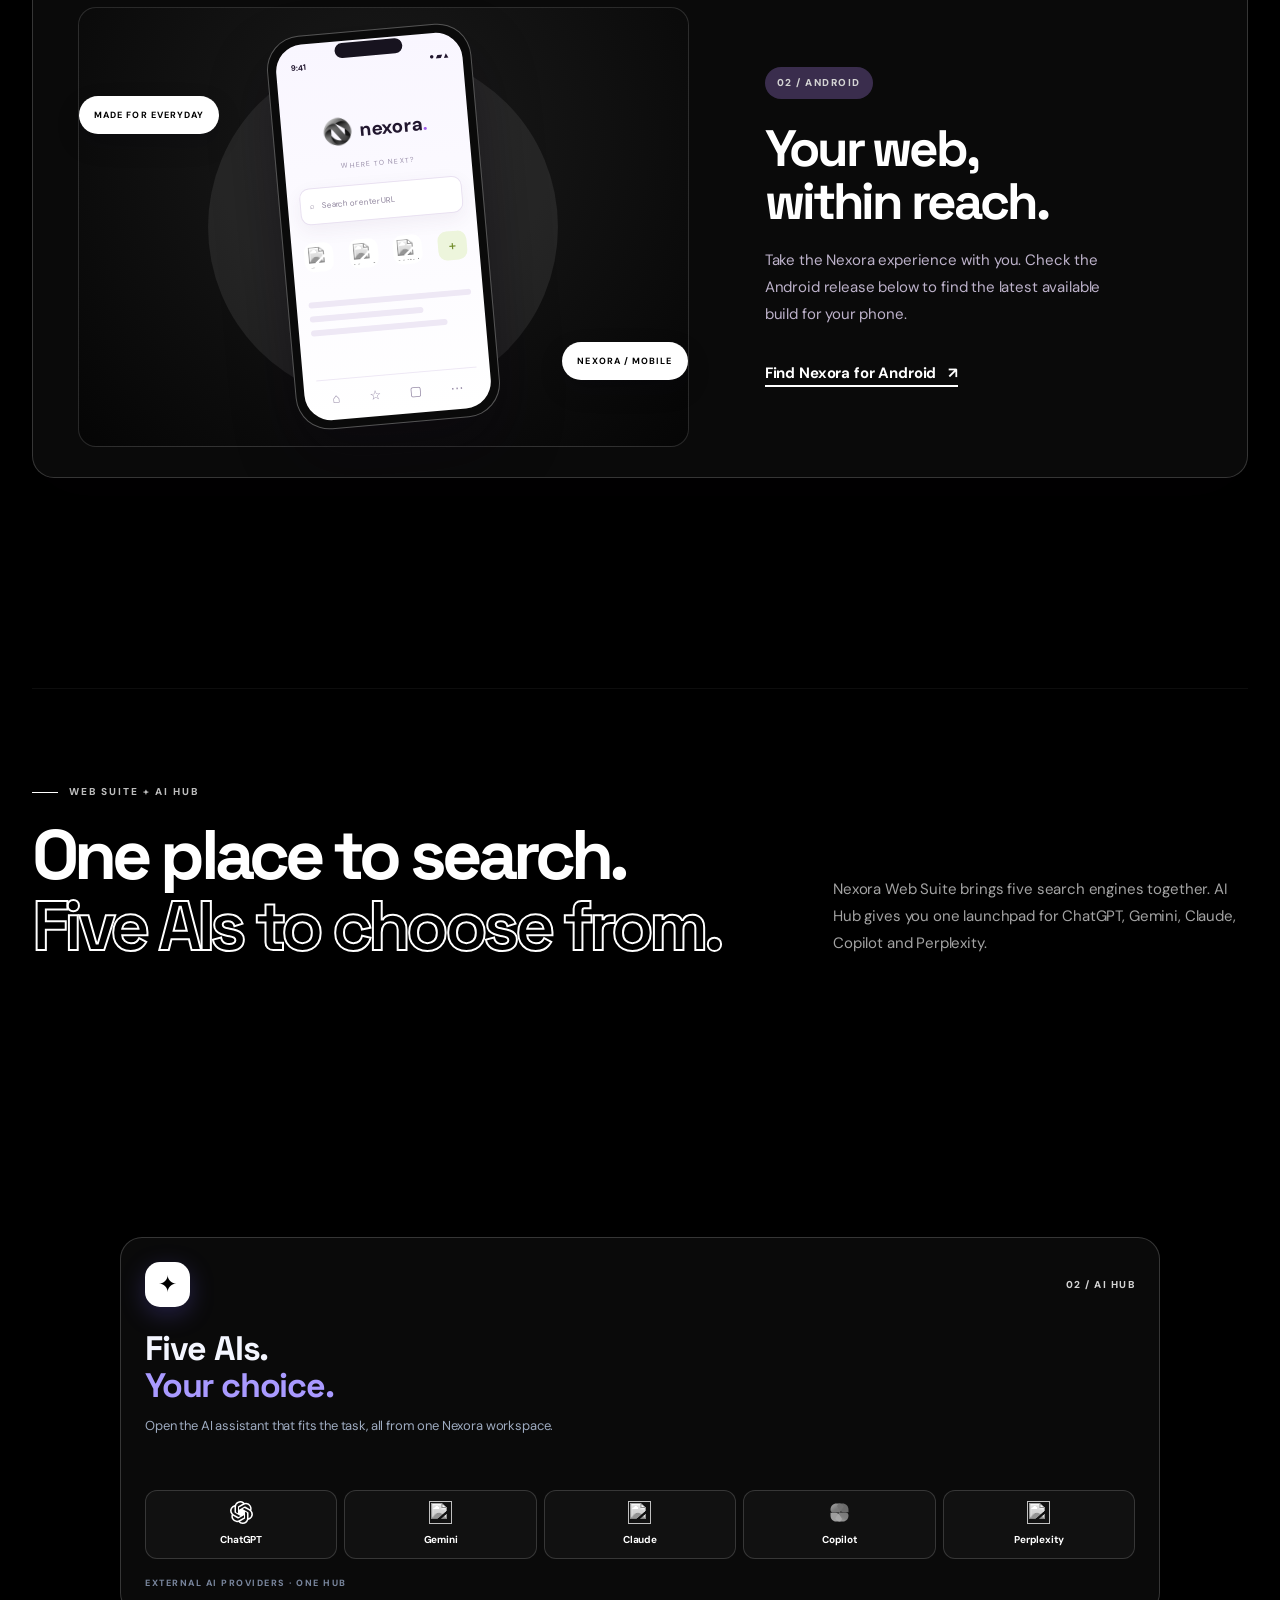
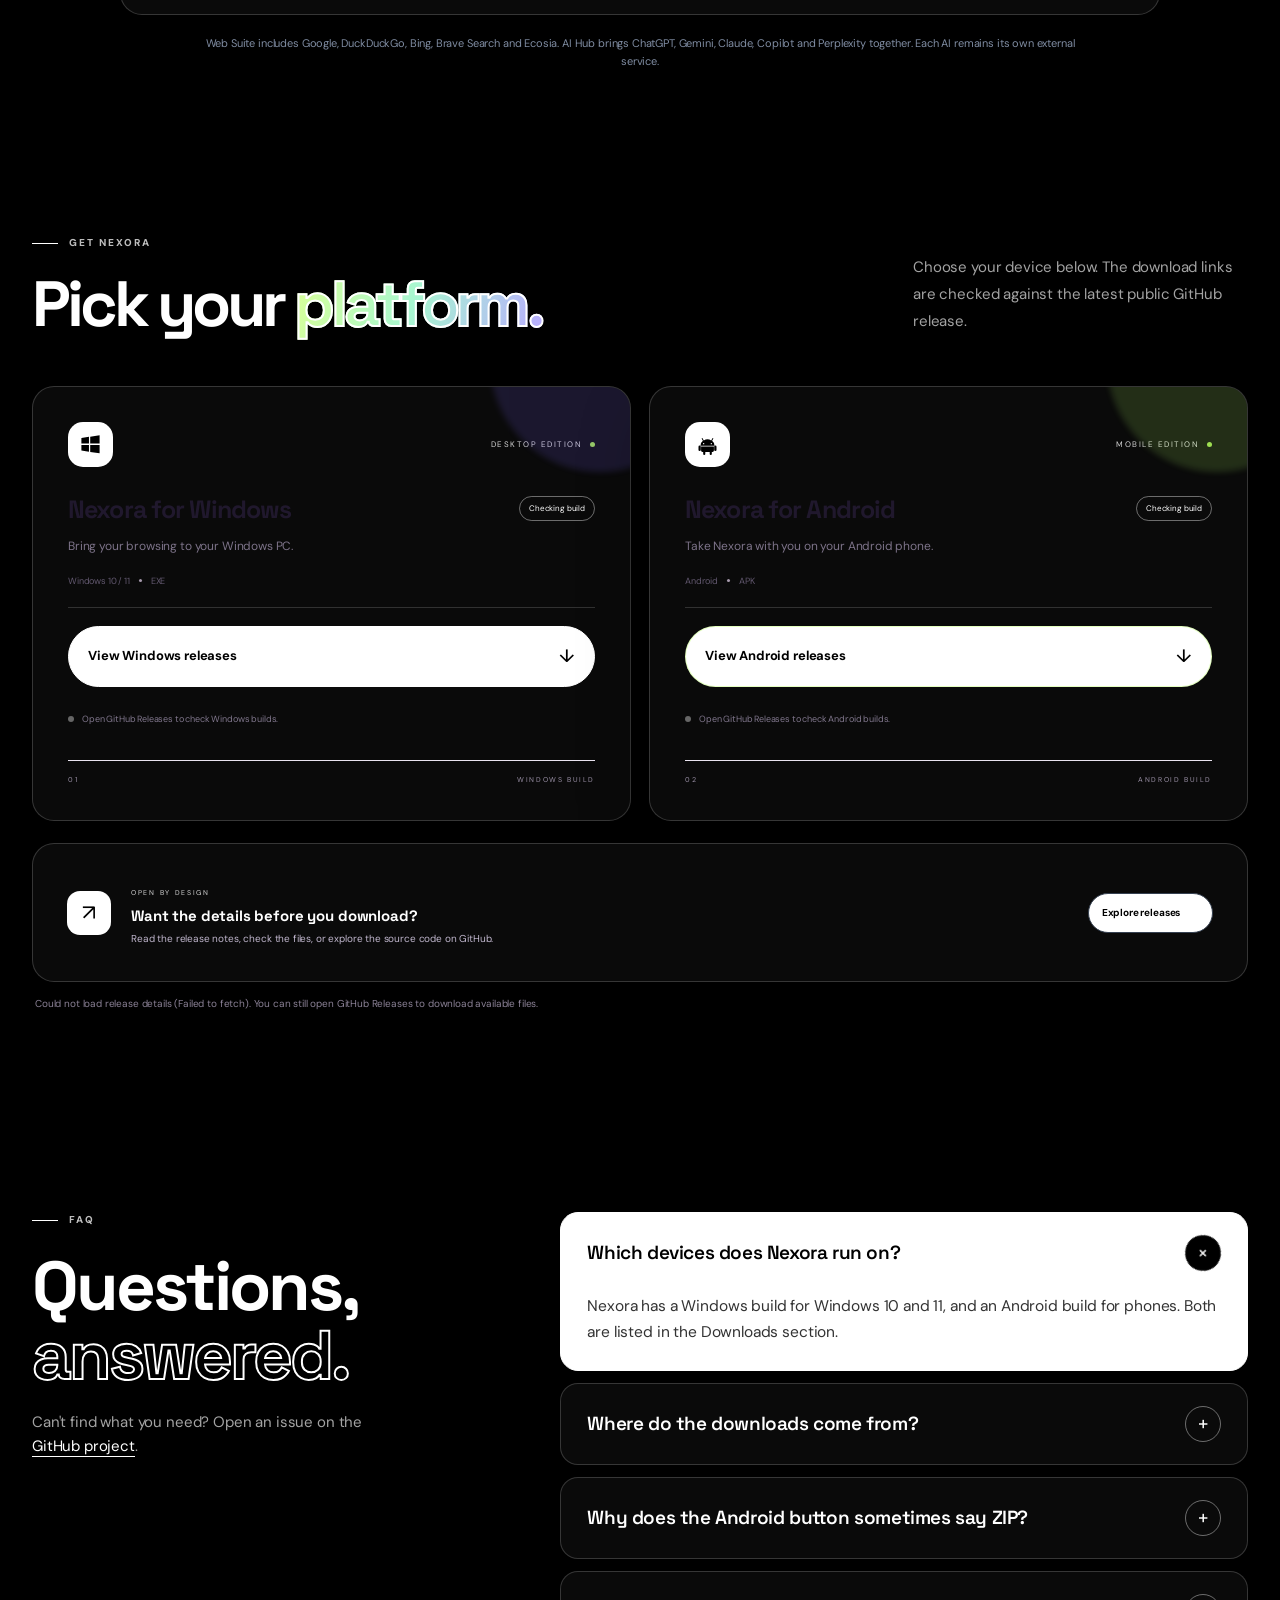
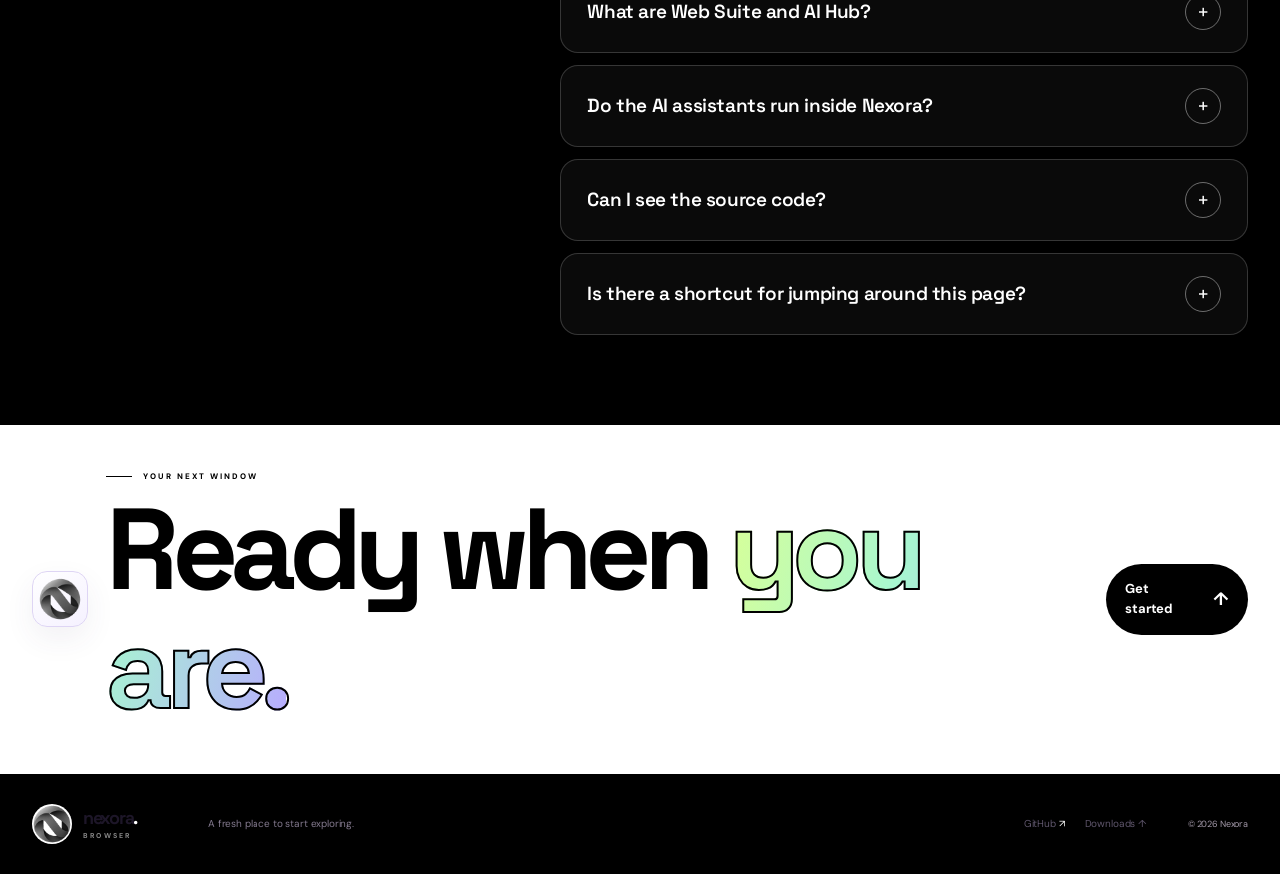
==== commit a26577d1: "Add files via upload" ====
--- a/index.html
+++ b/index.html
@@ -2,7 +2,7 @@
 <html lang="en">
 <head>
   <meta charset="utf-8"><meta name="viewport" content="width=device-width,initial-scale=1">
-  <meta name="theme-color" content="#f4f5ff">
+  <meta name="theme-color" content="#000000">
   <meta name="description" content="Meet Nexora Browser. Explore the browser, choose your platform, and download the latest Windows or Android build from the official release.">
   <meta property="og:title" content="Nexora Browser — Your web, your way">
   <meta property="og:description" content="One home for Nexora on Windows and Android.">
@@ -12,13 +12,13 @@
   <link rel="preconnect" href="https://fonts.googleapis.com"><link rel="preconnect" href="https://fonts.gstatic.com" crossorigin>
   <link href="https://fonts.googleapis.com/css2?family=DM+Sans:wght@400;500;600;700&family=Space+Grotesk:wght@400;500;600;700&display=swap" rel="stylesheet">
   <link rel="stylesheet" href="style.css?v=8">
-  <link rel="stylesheet" href="nexora-light.css?v=1">
+  <link rel="stylesheet" href="nexora-mono.css?v=1">
 </head>
 <body>
   <div class="page-glow glow-a"></div><div class="page-glow glow-b"></div>
   <header class="site-header shell">
     <a class="brand" href="#home" aria-label="Nexora home"><span class="brand-mark"><img src="assets/Nexora-mark.png" alt="Nexora logo"></span><span class="brand-name">nexora<span>.</span><small>BROWSER</small></span></a>
-    <nav class="main-nav" aria-label="Main navigation"><a href="#features">Experience</a><a href="#why-nexora">Why Nexora</a><a href="#browser-suite">Web Suite + AI</a><a href="#downloads">Downloads</a><a href="#about-release">Release notes</a></nav>
+    <nav class="main-nav" aria-label="Main navigation"><a href="#features">Experience</a><a href="#why-nexora">Why Nexora</a><a href="#browser-suite">Web Suite + AI</a><a href="#downloads">Downloads</a><a href="#about-release">Release notes</a><a href="#faq">FAQ</a></nav>
     <a class="header-cta" href="#downloads">Get Nexora <span>↗</span></a>
     <button class="menu-toggle" id="menuToggle" aria-label="Open navigation" aria-expanded="false"><span></span><span></span></button>
   </header>
@@ -107,6 +107,7 @@
       <div class="release-banner" id="about-release"><div class="release-banner-icon">↗</div><div class="release-banner-copy"><span class="banner-kicker">OPEN BY DESIGN</span><h3>Want the details before you download?</h3><p>Read the release notes, check the files, or explore the source code on GitHub.</p></div><a id="allReleases" href="https://github.com/Techman-cyber/Nexora/releases" target="_blank" rel="noopener noreferrer" class="release-button">Explore releases <span>↗</span></a></div>
       <p class="release-hint" id="releaseHint" aria-live="polite">Connecting to the latest public release…</p>
     </section>
+    <section class="faq-section shell" id="faq"><div class="faq-wrap"><div class="faq-heading"><div class="eyebrow"><span class="eyebrow-line"></span> FAQ</div><h2>Questions,<br><span>answered.</span></h2><p>Can't find what you need? Open an issue on the <a href="https://github.com/Techman-cyber/Nexora" target="_blank" rel="noopener noreferrer">GitHub project</a>.</p></div><div class="faq-list"><details class="faq-item" open name="faq"><summary>Which devices does Nexora run on?</summary><p>Nexora has a Windows build for Windows 10 and 11, and an Android build for phones. Both are listed in the Downloads section.</p></details><details class="faq-item" name="faq"><summary>Where do the downloads come from?</summary><p>Every file is hosted on the official GitHub Releases page. This site checks the latest public release and links the matching Windows or Android file.</p></details><details class="faq-item" name="faq"><summary>Why does the Android button sometimes say ZIP?</summary><p>If the latest release has no APK, the site falls back to a ZIP archive if one exists. A ZIP can't be installed directly, so open GitHub Releases and look for an APK.</p></details><details class="faq-item" name="faq"><summary>What are Web Suite and AI Hub?</summary><p>Web Suite is a launchpad for five search engines: Google, DuckDuckGo, Bing, Brave Search and Ecosia. AI Hub does the same for ChatGPT, Gemini, Claude, Copilot and Perplexity.</p></details><details class="faq-item" name="faq"><summary>Do the AI assistants run inside Nexora?</summary><p>No. Each assistant is its own external service, and Nexora just gives you one place to open them. Their accounts, limits and terms are set by each provider.</p></details><details class="faq-item" name="faq"><summary>Can I see the source code?</summary><p>Yes. The project lives on GitHub, and the Explore the project button takes you there. You can also read release notes and file details on the same page.</p></details><details class="faq-item" name="faq"><summary>Is there a shortcut for jumping around this page?</summary><p>Press Ctrl K to open Quick jump. Type to move to a section or to search the web.</p></details></div></div></section>
     <section class="last-word"><div class="shell last-word-inner"><div class="last-word-logo"><img src="assets/Nexora-mark.png" alt="Nexora logo"></div><div><div class="eyebrow"><span class="eyebrow-line"></span> YOUR NEXT WINDOW</div><h2>Ready when <span>you are.</span></h2></div><a class="button button-primary" href="#downloads">Get started <span>↑</span></a></div></section>
   </main>
   <footer class="site-footer shell"><a class="brand footer-brand" href="#home"><span class="brand-mark"><img src="assets/Nexora-mark.png" alt="Nexora logo"></span><span class="brand-name">nexora<span>.</span><small>BROWSER</small></span></a><span class="footer-note">A fresh place to start exploring.</span><div class="footer-links"><a href="https://github.com/Techman-cyber/Nexora" target="_blank" rel="noopener noreferrer" id="footerSource">GitHub <span>↗</span></a><a href="#downloads">Downloads ↑</a></div><span class="copyright">© <span id="year"></span> Nexora</span></footer>
@@ -118,6 +119,7 @@
         <button class="command-option" data-action="section" data-target="features"><span class="command-symbol">✦</span><span>Explore the experience<small>See what Nexora is about</small></span></button>
         <button class="command-option" data-action="section" data-target="browser-suite"><span class="command-symbol">⌕</span><span>Open Web Suite + AI Hub<small>Search engines and AI assistants</small></span></button>
         <button class="command-option" data-action="section" data-target="downloads"><span class="command-symbol">↓</span><span>Get Nexora<small>Windows and Android downloads</small></span></button>
+        <button class="command-option" data-action="section" data-target="faq"><span class="command-symbol">?</span><span>Read the FAQ<small>Quick answers about Nexora</small></span></button>
         <button class="command-option" data-action="url" data-url="https://github.com/Techman-cyber/Nexora/releases"><span class="command-symbol">↗</span><span>View all releases<small>Release files and changelog</small></span></button>
       </div>
       <div class="command-footer"><span><kbd>↑</kbd> <kbd>↓</kbd> navigate · <kbd>↵</kbd> open</span><span><kbd>Esc</kbd> close</span></div>
--- a/nexora-mono.css
+++ b/nexora-mono.css
@@ -0,0 +1,91 @@
+/* Nexora monochrome theme: loads AFTER style.css. Remove its <link> in index.html to restore the original look. */
+:root{--bg:#000;--panel:#0a0a0a;--panel2:#111;--text:#fff;--muted:#a3a3a3;--soft:#737373;--line:rgba(255,255,255,.16);--purple:#fff;--green:#fff;--blue:#d4d4d4;--mx:50vw;--my:30vh}
+body{background:#000!important;color:#fff}
+body::before{content:"";position:fixed;inset:0;z-index:-1;background:radial-gradient(55vw 45vh at 85% 0%,rgba(255,255,255,.09),transparent 70%),radial-gradient(45vw 40vh at 0% 55%,rgba(255,255,255,.05),transparent 70%)}
+body::after{content:"";position:fixed;inset:0;z-index:0;pointer-events:none;background:radial-gradient(340px circle at var(--mx) var(--my),rgba(255,255,255,.07),transparent 70%)}
+.page-glow{background:#fff!important;opacity:.06!important}.glow-b{opacity:.04!important}
+#scrollProgress{position:fixed;top:0;left:0;height:3px;z-index:99;background:#fff}
+::selection{background:#fff;color:#000}
+img[src*="simpleicons"],.brand-mark img,.mini-brand-icon,.home-logo img,.phone-logo img,.manifesto-mark img,.last-word-logo img{filter:grayscale(1) contrast(1.1)}
+.browser-brand-icon img,.ai-provider-mini-grid img{filter:grayscale(1);transition:filter .25s}.browser-brand-card:hover img,.ai-provider-mini-grid a:hover img{filter:none}
+
+/* floating pill header (replaces the flat grey bar) */
+.site-header{position:sticky!important;top:14px;z-index:60!important;height:66px!important;margin-top:14px;padding:0 12px 0 14px;background:rgba(0,0,0,.82)!important;backdrop-filter:blur(16px) saturate(140%);-webkit-backdrop-filter:blur(16px) saturate(140%);border:1px solid rgba(255,255,255,.22)!important;border-radius:999px;box-shadow:0 14px 40px rgba(0,0,0,.7)}
+.brand-mark{background:#fff!important;border:0!important;border-radius:50%!important;width:40px!important;height:40px!important;box-shadow:none!important}
+.brand-name{color:#fff}.brand-name>span{color:#fff!important}.brand-name small{color:#8a8a8a!important}
+.main-nav{gap:2px!important;padding:5px;border:1px solid rgba(255,255,255,.16);border-radius:999px;background:rgba(255,255,255,.04)}
+.main-nav a{color:#bdbdbd!important;font-size:13px!important;font-weight:600;padding:8px 16px;border-radius:999px;transition:background .2s,color .2s}
+.main-nav a:hover{background:rgba(255,255,255,.12);color:#fff!important}
+.main-nav a.nav-active{background:#fff;color:#000!important}
+.header-cta{background:#fff!important;color:#000!important;border:0!important;border-radius:999px!important;padding:12px 20px!important;font-size:13px!important;transition:transform .2s,box-shadow .2s}
+.header-cta:hover{transform:scale(1.05);box-shadow:0 0 0 4px rgba(255,255,255,.2)}
+.menu-toggle{color:#fff!important}
+@media(max-width:960px){.main-nav{position:absolute;top:76px;left:0;right:0;flex-direction:column;align-items:stretch;padding:10px;background:#000!important;border:1px solid rgba(255,255,255,.22);border-radius:22px;box-shadow:0 24px 60px rgba(0,0,0,.8)}.main-nav a{padding:14px 16px;font-size:15px!important}}
+
+/* type: accent words become outlined, no colour needed */
+.eyebrow{color:#bdbdbd!important}.eyebrow-line{background:#fff!important}
+.hero h1,.section-heading h2,.download-heading h2,.last-word h2,.browser-suite-heading h2,.showcase-intro h2,.faq-heading h2{color:#fff!important;font-weight:700!important}
+.hero h1 span,.section-heading h2 span,.download-heading h2 span,.last-word h2 span,.browser-suite-heading h2 span,.showcase-intro h2 span,.faq-heading h2 span{color:transparent!important;-webkit-text-stroke:2px #fff;text-stroke:2px #fff}
+.showcase-intro h2{font-family:var(--display);font-size:clamp(44px,6vw,80px);line-height:1;letter-spacing:-3.5px;margin:22px 0}
+.showcase-intro p,.section-heading>p,.download-heading>p,.browser-suite-heading>p{color:#a3a3a3!important}
+
+/* buttons */
+.button{border-radius:999px!important}
+.button-primary{background:#fff!important;color:#000!important;box-shadow:0 0 0 0 rgba(255,255,255,.3)!important}
+.button-primary:hover{background:#e6e6e6!important;box-shadow:0 0 0 6px rgba(255,255,255,.16)!important}
+.button-quiet{border:1px solid rgba(255,255,255,.3);padding-inline:20px!important;color:#fff!important}.button-quiet:hover{background:#fff!important;color:#000!important}.button-quiet:hover .github-mark{border-color:#000}
+.command-trigger{background:transparent;border:1px dashed rgba(255,255,255,.4);border-radius:999px;color:#d4d4d4;padding:12px 18px;font-size:12px;font-weight:600;cursor:pointer}.command-trigger:hover{border-color:#fff;color:#fff}.command-trigger kbd{background:#fff;color:#000;border-radius:5px;padding:2px 6px;font-size:10px;margin-left:6px}
+
+/* hero mock: pure greys */
+.app-window,.app-home{background:#0a0a0a!important}.app-window{border:1px solid rgba(255,255,255,.28)!important;box-shadow:0 30px 90px rgba(0,0,0,.9),0 0 70px rgba(255,255,255,.07)!important;transition:transform .15s ease-out}
+.app-top{background:#141414!important}.tab{background:#222!important}.address-row{background:#000!important}.traffic i,.traffic i:nth-child(2),.traffic i:nth-child(3){background:#555!important}
+.app-home{background:radial-gradient(ellipse at 50% 25%,rgba(255,255,255,.1),transparent 60%),#0a0a0a!important}
+.visual-orbit,.orbit-two{border-color:rgba(255,255,255,.12)!important}
+.visual-tag,.floating-note{background:#fff!important;color:#000!important;border:0!important;border-radius:14px!important;box-shadow:0 14px 40px rgba(0,0,0,.6)!important}
+.floating-note :is(b,small),.visual-tag{color:#000!important}.floating-note small{color:#555!important}
+.tag-pulse{background:#000!important}.note-symbol,.note-symbol-green{background:#000!important;color:#fff!important}
+.floating-note{animation:bob 5s ease-in-out infinite alternate}.note-right{animation-delay:-2.5s}@keyframes bob{to{transform:translateY(-12px)}}
+.proof-icon,.proof-icon-green{color:#fff!important;border-color:rgba(255,255,255,.35)!important}.proof-divider{background:rgba(255,255,255,.2)!important}
+
+/* marquee */
+.marquee{overflow:hidden;padding:30px 0}
+.marquee-track{display:flex;width:max-content;background:#fff;color:#000;transform:rotate(-1.6deg);padding:16px 0;animation:scroll 30s linear infinite}
+.marquee-track span{font-family:var(--display);font-size:26px;font-weight:700;letter-spacing:-.5px;padding:0 26px;white-space:nowrap}
+@keyframes scroll{to{transform:rotate(-1.6deg) translateX(-50%)}}
+
+/* cards + sections */
+.why-section{background:#0a0a0a!important;border-block:1px solid rgba(255,255,255,.14)}
+.value-card,.browser-brand-card,.nexora-ai-card,.download-card,.release-banner,.showcase-panel,.principles-strip>div,.manifesto{background:#0a0a0a!important;border:1px solid rgba(255,255,255,.18)!important;border-radius:22px!important;transition:border-color .25s,transform .25s,background .25s}
+.value-card:hover,.browser-brand-card:hover,.download-card:hover{border-color:#fff!important;transform:translateY(-4px)}
+.value-card-featured{background:#fff!important}.value-card-featured :is(h3,p,span,.value-index){color:#000!important}.value-card-featured .value-bottom i{background:#000!important}
+.value-icon,.icon-lilac,.icon-green,.icon-blue,.os-icon,.nexora-ai-orb,.suite-step,.release-banner-icon,.note-symbol{background:#fff!important;color:#000!important;border:0!important}
+.value-card-featured .value-icon{background:#000!important;color:#fff!important}
+.build-tag{background:transparent!important;color:#fff!important;border:1px solid rgba(255,255,255,.4)!important}
+.banner-kicker,.os-label,.nexora-ai-label,.value-link,.showcase-number{color:#d4d4d4!important}
+.text-link{color:#fff!important;border-bottom:2px solid #fff}
+.showcase-art{background:radial-gradient(circle at 50% 30%,#1c1c1c,#050505)!important;border:1px solid rgba(255,255,255,.14)!important;border-radius:18px!important}
+.art-glow,.phone-halo{background:#fff!important;opacity:.08!important}.mobile-float{background:#fff!important;color:#000!important;font-weight:700}
+.mini-browser,.phone-frame{border:1px solid rgba(255,255,255,.3)!important;background:#0a0a0a!important}
+.ai-provider-mini-grid a{background:#111!important;border:1px solid rgba(255,255,255,.16)!important;color:#fff!important;transition:background .2s,color .2s}.ai-provider-mini-grid a:hover{background:#fff!important;color:#000!important}.ai-provider-mini-grid a:hover span{color:#000!important}
+.status-dot.available{background:#fff!important;box-shadow:0 0 0 4px rgba(255,255,255,.18)}.status-dot.missing{background:#666!important}
+.button-download,.button-android{background:#fff!important;color:#000!important;box-shadow:none!important}.button-download:hover,.button-android:hover{background:#e6e6e6!important}
+.release-button{background:#fff!important;color:#000!important;border-radius:999px!important}
+.last-word{background:#fff!important;color:#000}.last-word h2{font-size:clamp(56px,9vw,130px)!important;color:#000!important}.last-word h2 span{-webkit-text-stroke:2px #000;text-stroke:2px #000}.last-word .eyebrow{color:#000!important}.last-word .eyebrow-line{background:#000!important}
+.last-word .button-primary{background:#000!important;color:#fff!important}.last-word-logo img{filter:grayscale(1)}
+
+/* FAQ */
+.faq-section{padding:110px 0 90px;position:relative;z-index:1}
+.faq-wrap{display:grid;grid-template-columns:.8fr 1.2fr;gap:70px;align-items:start}
+.faq-heading{position:sticky;top:110px}.faq-heading h2{font-family:var(--display);font-size:clamp(44px,5.4vw,72px);line-height:1;letter-spacing:-3px;margin:24px 0 20px}.faq-heading p{color:#a3a3a3;max-width:340px;font-size:15px}.faq-heading a{color:#fff;border-bottom:1px solid #fff}
+.faq-list{display:grid;gap:12px}
+.faq-item{border:1px solid rgba(255,255,255,.18);border-radius:18px;background:#0a0a0a;transition:border-color .25s,background .25s}
+.faq-item:hover{border-color:rgba(255,255,255,.5)}.faq-item[open]{background:#fff;border-color:#fff}
+.faq-item summary{list-style:none;cursor:pointer;display:flex;justify-content:space-between;align-items:center;gap:20px;padding:22px 26px;font-family:var(--display);font-size:19px;font-weight:600;letter-spacing:-.4px}
+.faq-item summary::-webkit-details-marker{display:none}
+.faq-item summary::after{content:"+";flex:none;width:34px;height:34px;display:grid;place-items:center;border:1px solid rgba(255,255,255,.4);border-radius:50%;font-size:20px;font-weight:400;transition:transform .3s,background .3s,color .3s}
+.faq-item[open] summary{color:#000}.faq-item[open] summary::after{transform:rotate(135deg);background:#000;color:#fff;border-color:#000}
+.faq-item p{margin:0;padding:0 26px 24px;color:#333;font-size:15.5px;line-height:1.7;max-width:62ch}
+.faq-item summary:focus-visible{outline:2px solid #fff;outline-offset:3px}
+@media(max-width:860px){.faq-wrap{grid-template-columns:1fr;gap:34px}.faq-heading{position:static}}
+:focus-visible{outline:2px solid #fff!important;outline-offset:3px}
+@media(prefers-reduced-motion:reduce){*,*::before,*::after{animation:none!important;transition:none!important}}
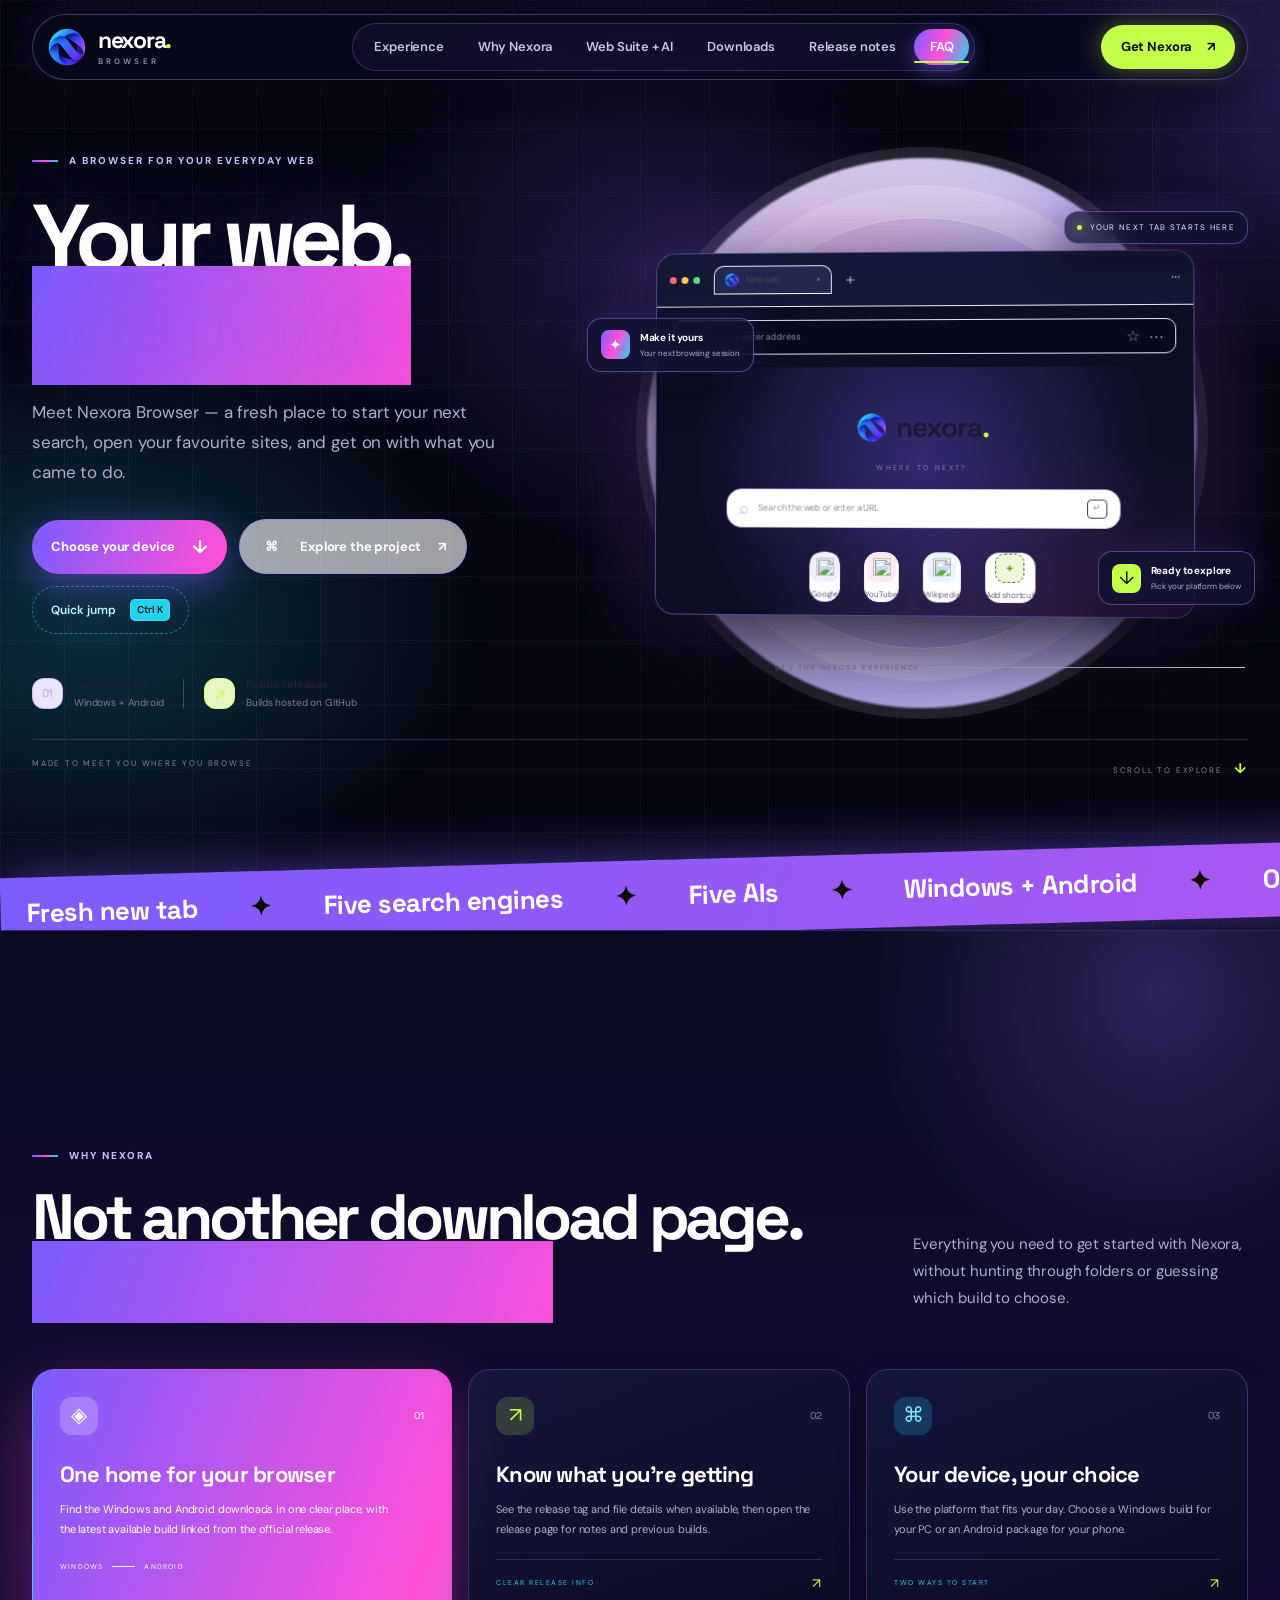
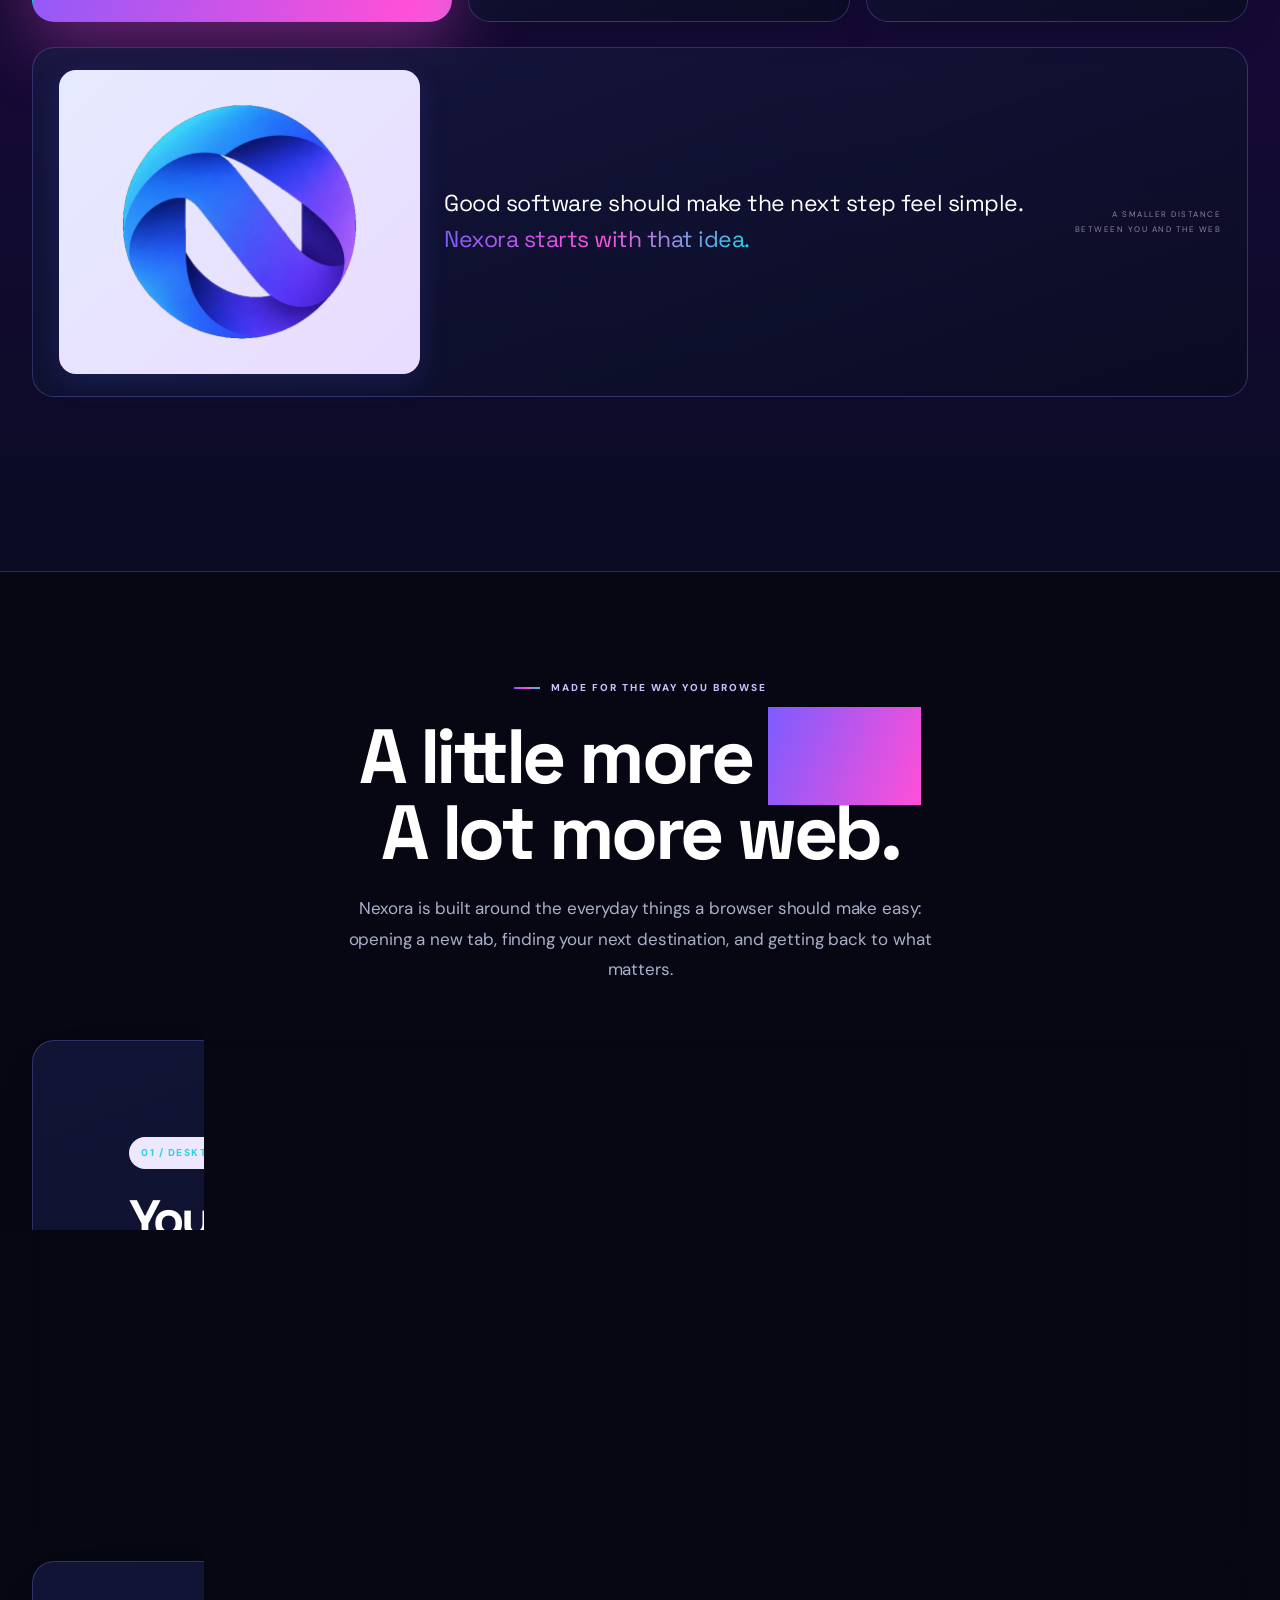
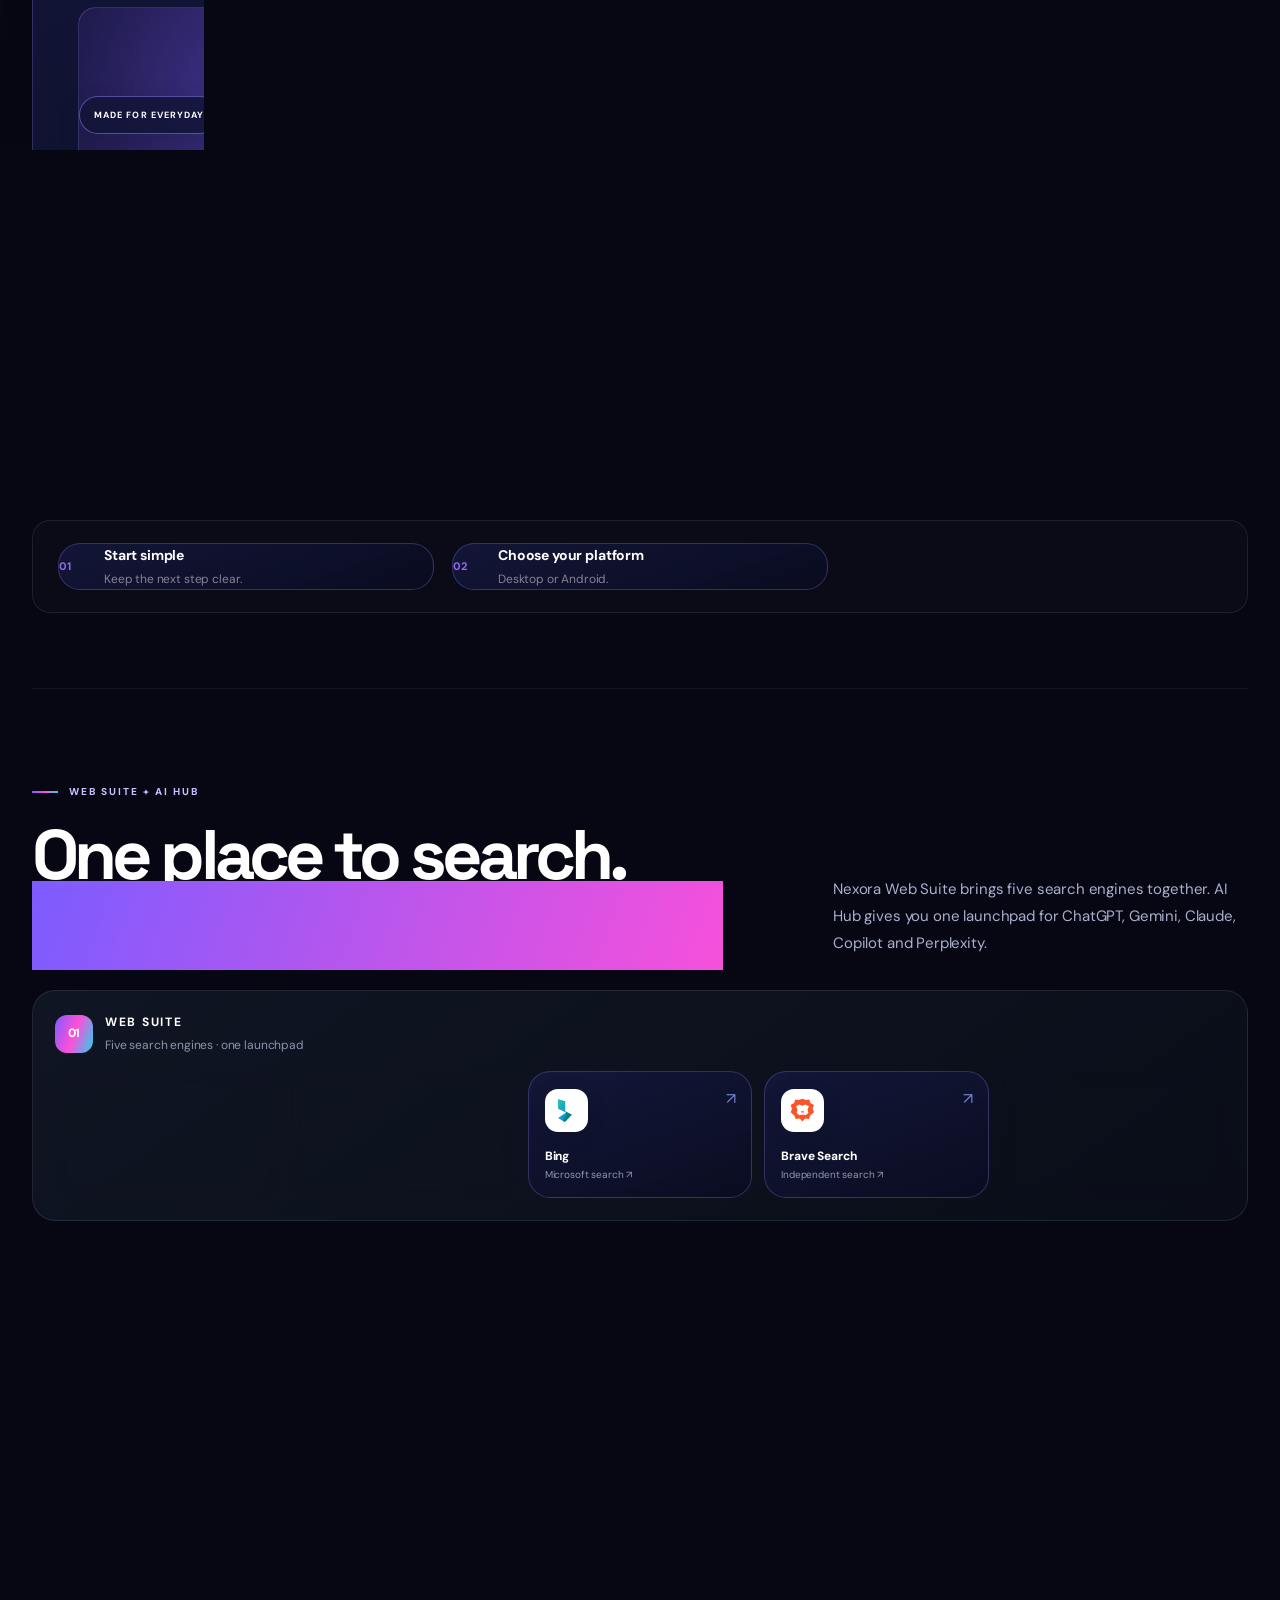
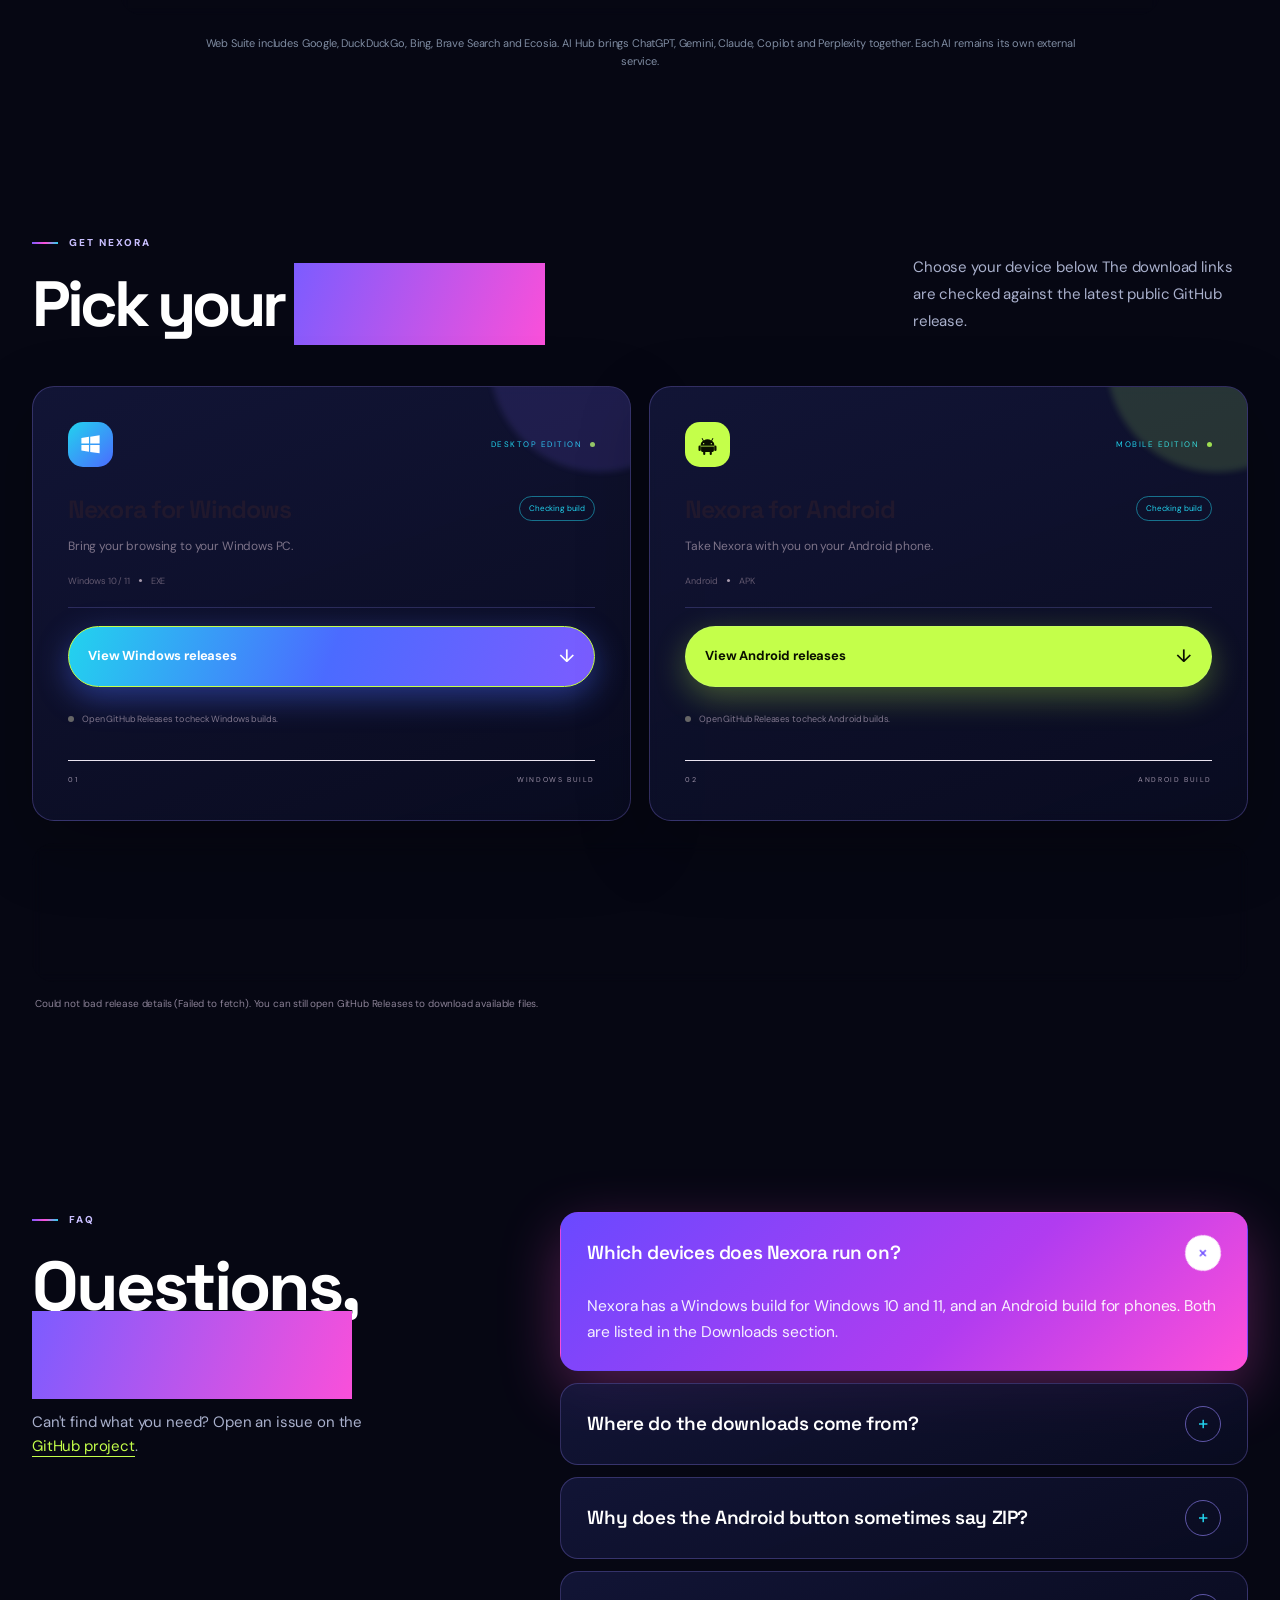
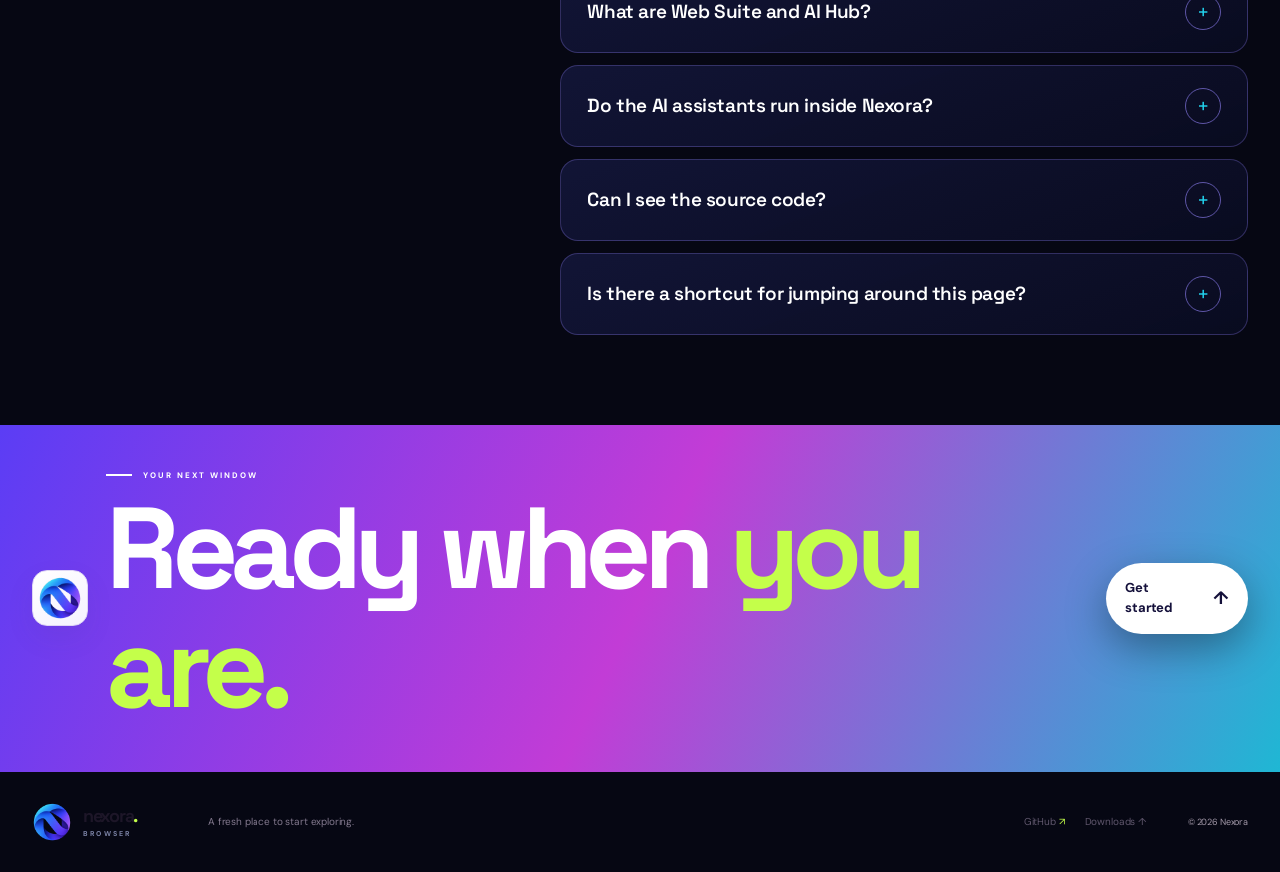
==== commit fe00cc84: "Add files via upload" ====
--- a/index.html
+++ b/index.html
@@ -2,7 +2,7 @@
 <html lang="en">
 <head>
   <meta charset="utf-8"><meta name="viewport" content="width=device-width,initial-scale=1">
-  <meta name="theme-color" content="#000000">
+  <meta name="theme-color" content="#060713">
   <meta name="description" content="Meet Nexora Browser. Explore the browser, choose your platform, and download the latest Windows or Android build from the official release.">
   <meta property="og:title" content="Nexora Browser — Your web, your way">
   <meta property="og:description" content="One home for Nexora on Windows and Android.">
@@ -13,6 +13,7 @@
   <link href="https://fonts.googleapis.com/css2?family=DM+Sans:wght@400;500;600;700&family=Space+Grotesk:wght@400;500;600;700&display=swap" rel="stylesheet">
   <link rel="stylesheet" href="style.css?v=8">
   <link rel="stylesheet" href="nexora-mono.css?v=1">
+  <link rel="stylesheet" href="nexora-pro.css?v=1">
 </head>
 <body>
   <div class="page-glow glow-a"></div><div class="page-glow glow-b"></div>
--- a/nexora-pro.css
+++ b/nexora-pro.css
@@ -0,0 +1,91 @@
+/* Nexora colour layer: loads AFTER nexora-mono.css (which holds layout: pill header, FAQ, marquee). */
+:root{--bg:#060713;--panel:#0d1028;--panel2:#12163a;--muted:#a9b0cc;--soft:#7d85a8;--line:rgba(150,135,255,.22);--purple:#b4a6ff;--green:#c4ff4a;--blue:#5ad1ff;--violet:#7c5cff;--magenta:#ff4fd8;--cyan:#22d3ee;--lime:#c4ff4a;--g:linear-gradient(110deg,#7c5cff,#ff4fd8 50%,#22d3ee)}
+body{background:#060713!important}::selection{background:var(--magenta);color:#fff}
+body::before{background:linear-gradient(rgba(255,255,255,.028) 1px,transparent 1px) 0 0/64px 64px,linear-gradient(90deg,rgba(255,255,255,.028) 1px,transparent 1px) 0 0/64px 64px,radial-gradient(50vw 50vh at 80% 5%,rgba(124,92,255,.38),transparent 70%),radial-gradient(45vw 45vh at 5% 45%,rgba(34,211,238,.2),transparent 70%),radial-gradient(45vw 40vh at 95% 85%,rgba(255,79,216,.22),transparent 70%);background-size:64px 64px,64px 64px,140% 140%,140% 140%,140% 140%;animation:aurora 18s ease-in-out infinite alternate}
+@keyframes aurora{to{background-position:0 0,0 0,10% 12%,-8% 6%,6% -10%}}
+body::after{background:radial-gradient(420px circle at var(--mx) var(--my),rgba(124,92,255,.2),transparent 70%)}
+.page-glow{opacity:.35!important}.glow-a{background:var(--violet)!important}.glow-b{background:var(--cyan)!important;opacity:.22!important}
+#scrollProgress{background:var(--g);box-shadow:0 0 14px var(--magenta)}
+img[src*="simpleicons"],.brand-mark img,.mini-brand-icon,.home-logo img,.phone-logo img,.manifesto-mark img,.last-word-logo img,.browser-brand-icon img,.ai-provider-mini-grid img{filter:none!important}
+
+/* header */
+.site-header{background:rgba(8,9,26,.78)!important;border:1px solid rgba(150,135,255,.38)!important;box-shadow:0 14px 50px rgba(0,0,0,.6),0 0 40px rgba(124,92,255,.18)}
+.brand-mark{background:transparent!important}.brand-name>span{color:var(--lime)!important}.brand-name small{color:var(--soft)!important}
+.main-nav{border-color:rgba(150,135,255,.25);background:rgba(124,92,255,.07)}
+.main-nav a{color:#c3c9e4!important}.main-nav a:hover{background:rgba(124,92,255,.25);color:#fff!important}
+.main-nav a.nav-active{background:var(--g);color:#fff!important;box-shadow:0 6px 20px rgba(124,92,255,.5)}
+.header-cta{background:var(--lime)!important;color:#0a0f00!important;box-shadow:0 0 24px rgba(196,255,74,.35)}.header-cta:hover{box-shadow:0 0 0 4px rgba(196,255,74,.25),0 0 34px rgba(196,255,74,.55)}
+@media(max-width:960px){.main-nav{background:#0a0c20!important;border-color:rgba(150,135,255,.4)}}
+
+/* type */
+.eyebrow{color:#c9bfff!important}.eyebrow-line{background:var(--g)!important;height:2px!important}
+.hero h1 span,.section-heading h2 span,.download-heading h2 span,.browser-suite-heading h2 span,.showcase-intro h2 span,.faq-heading h2 span{background:var(--g) 0 0/220% auto!important;-webkit-background-clip:text;background-clip:text;color:transparent!important;-webkit-text-fill-color:transparent;-webkit-text-stroke:0!important;animation:shine 7s linear infinite;padding-right:.04em}
+@keyframes shine{to{background-position:220% 0}}
+.hero h1{text-shadow:0 0 80px rgba(124,92,255,.35)}
+.showcase-intro p,.section-heading>p,.download-heading>p,.browser-suite-heading>p,.hero-text,.faq-heading p{color:var(--muted)!important}
+
+/* buttons */
+.button-primary{background:var(--g)!important;background-size:200% auto!important;color:#fff!important;box-shadow:0 10px 36px rgba(124,92,255,.5)!important;transition:background-position .5s,transform .2s,box-shadow .2s}
+.button-primary:hover{background-position:100% 0!important;box-shadow:0 14px 48px rgba(255,79,216,.55)!important}
+.button-quiet{border-color:rgba(150,135,255,.5)!important}.button-quiet:hover{background:rgba(124,92,255,.25)!important;color:#fff!important}.button-quiet:hover .github-mark{border-color:#fff}
+.command-trigger{border-color:rgba(34,211,238,.5);color:#bff3ff}.command-trigger:hover{border-color:var(--cyan);color:#fff}.command-trigger kbd{background:var(--cyan);color:#001a20}
+.proof-icon{color:var(--purple)!important;border-color:rgba(150,135,255,.4)!important}.proof-icon-green{color:var(--lime)!important;border-color:rgba(196,255,74,.4)!important}
+
+/* hero mock */
+.app-window{background:#0c0f24!important;border-color:rgba(150,135,255,.5)!important;box-shadow:0 30px 90px rgba(0,0,0,.8),0 0 80px rgba(124,92,255,.35),0 0 140px rgba(255,79,216,.15)!important}
+.app-top{background:#141836!important}.tab{background:#232850!important}.address-row{background:#080a1c!important}
+.traffic i{background:#ff6b73!important}.traffic i:nth-child(2){background:#ffcb5c!important}.traffic i:nth-child(3){background:#5ee08a!important}
+.app-home{background:radial-gradient(ellipse at 50% 25%,rgba(124,92,255,.35),transparent 60%),radial-gradient(ellipse at 80% 90%,rgba(255,79,216,.18),transparent 55%),#0c0f24!important}
+.visual-orbit{border-color:rgba(124,92,255,.35)!important}.orbit-two{border-color:rgba(196,255,74,.22)!important}
+.visual-tag,.floating-note{background:rgba(16,19,50,.72)!important;backdrop-filter:blur(14px);border:1px solid rgba(150,135,255,.45)!important;box-shadow:0 14px 40px rgba(0,0,0,.5),0 0 30px rgba(124,92,255,.2)!important}
+.visual-tag{color:#e9e6ff!important}.floating-note b{color:#fff!important}.floating-note small{color:var(--muted)!important}
+.tag-pulse{background:var(--lime)!important;box-shadow:0 0 12px var(--lime)}
+.note-symbol{background:var(--g)!important;color:#fff!important}.note-symbol-green{background:var(--lime)!important;color:#0a0f00!important}
+
+/* marquee */
+.marquee-track{background:var(--g);background-size:200% auto;color:#fff;animation:scroll 30s linear infinite,hue 8s linear infinite alternate;box-shadow:0 0 50px rgba(124,92,255,.5)}
+.marquee-track span:nth-child(even){color:#0a0f00}
+@keyframes hue{to{background-position:100% 0}}
+
+/* sections + cards */
+.why-section{background:linear-gradient(180deg,#0a0c24,#150a35 60%,#0a0c24)!important;border-color:rgba(150,135,255,.25)!important}
+.value-card,.browser-brand-card,.nexora-ai-card,.download-card,.release-banner,.showcase-panel,.principles-strip>div,.manifesto{background:linear-gradient(160deg,rgba(22,26,66,.75),rgba(10,12,34,.85))!important;border:1px solid rgba(150,135,255,.28)!important;backdrop-filter:blur(6px)}
+.value-card:hover,.browser-brand-card:hover,.download-card:hover{border-color:var(--cyan)!important;box-shadow:0 24px 70px rgba(124,92,255,.35),0 0 0 1px rgba(34,211,238,.4)}
+.value-card-featured{background:var(--g)!important;background-size:200% auto!important;border-color:transparent!important;box-shadow:0 24px 70px rgba(255,79,216,.35)}
+.value-card-featured :is(h3,p,span,.value-index){color:#fff!important}.value-card-featured .value-bottom i{background:#fff!important}
+.value-card-featured .value-icon{background:rgba(255,255,255,.22)!important;color:#fff!important}
+.value-icon,.icon-lilac{background:rgba(124,92,255,.3)!important;color:#d9d0ff!important}.icon-green{background:rgba(196,255,74,.18)!important;color:var(--lime)!important}.icon-blue{background:rgba(34,211,238,.2)!important;color:#7fe9ff!important}
+.value-card-featured .icon-lilac{background:rgba(255,255,255,.22)!important;color:#fff!important}
+.banner-kicker,.os-label,.nexora-ai-label,.value-link,.showcase-number{color:var(--cyan)!important}
+.text-link{color:#fff!important;border-bottom:2px solid var(--magenta)}
+.manifesto p span{background:var(--g);-webkit-background-clip:text;background-clip:text;color:transparent!important}
+.showcase-art{background:radial-gradient(circle at 30% 20%,rgba(124,92,255,.5),transparent 60%),radial-gradient(circle at 80% 90%,rgba(34,211,238,.35),transparent 55%),#070a1f!important;border-color:rgba(150,135,255,.3)!important}
+.art-glow,.phone-halo{background:var(--magenta)!important;opacity:.22!important}
+.mini-browser,.phone-frame{background:#0c0f24!important;border-color:rgba(150,135,255,.5)!important;box-shadow:0 20px 60px rgba(0,0,0,.6),0 0 40px rgba(124,92,255,.3)}
+.mobile-float{background:rgba(16,19,50,.8)!important;color:#fff!important;border:1px solid rgba(150,135,255,.5)}
+.suite-step,.nexora-ai-orb,.release-banner-icon{background:var(--g)!important;color:#fff!important}
+.ai-provider-mini-grid a{background:rgba(124,92,255,.12)!important;border-color:rgba(150,135,255,.3)!important}.ai-provider-mini-grid a:hover{background:var(--g)!important;color:#fff!important;transform:translateY(-3px)}.ai-provider-mini-grid a:hover span{color:#fff!important}
+
+/* downloads */
+.windows-icon{background:linear-gradient(135deg,#22d3ee,#4b6bff)!important;color:#fff!important}.android-icon{background:var(--lime)!important;color:#0a0f00!important}
+.build-tag{color:var(--cyan)!important;border-color:rgba(34,211,238,.5)!important}
+.status-dot.available{background:var(--lime)!important;box-shadow:0 0 0 4px rgba(196,255,74,.2),0 0 14px var(--lime)}
+.button-download{background:linear-gradient(110deg,#22d3ee,#4b6bff,#7c5cff)!important;color:#fff!important;box-shadow:0 10px 32px rgba(75,107,255,.45)!important}.button-download:hover{filter:brightness(1.15)}
+.button-android{background:var(--lime)!important;color:#0a0f00!important;box-shadow:0 10px 32px rgba(196,255,74,.3)!important}.button-android:hover{background:#d6ff7a!important}
+.release-banner{background:linear-gradient(120deg,rgba(124,92,255,.4),rgba(255,79,216,.28),rgba(34,211,238,.25))!important;border-color:rgba(255,255,255,.3)!important}
+.release-button{background:#fff!important;color:#0b0b1e!important}.release-button:hover{box-shadow:0 0 0 5px rgba(255,255,255,.2)}
+
+/* last word */
+.last-word{background:linear-gradient(115deg,#5b3df5,#c23cd6 50%,#1fb7d4)!important;background-size:200% auto;animation:hue 10s linear infinite alternate;color:#fff;border:0}
+.last-word h2{color:#fff!important}.last-word h2 span{background:none!important;-webkit-text-fill-color:var(--lime);color:var(--lime)!important;-webkit-text-stroke:0!important;animation:none}
+.last-word .eyebrow{color:#fff!important}.last-word .eyebrow-line{background:#fff!important}
+.last-word .button-primary{background:#fff!important;color:#14103a!important;box-shadow:0 14px 40px rgba(0,0,0,.35)!important}.last-word-logo img{filter:none!important}
+
+/* FAQ */
+.faq-item{background:linear-gradient(160deg,rgba(22,26,66,.75),rgba(10,12,34,.85));border-color:rgba(150,135,255,.28)}
+.faq-item:hover{border-color:var(--cyan);box-shadow:0 12px 40px rgba(124,92,255,.25)}
+.faq-item[open]{background:linear-gradient(135deg,#6a49ff,#b13cf0 60%,#ff4fd8);border-color:transparent;box-shadow:0 20px 60px rgba(255,79,216,.3)}
+.faq-item summary::after{border-color:rgba(150,135,255,.6);color:var(--cyan)}
+.faq-item[open] summary{color:#fff}.faq-item[open] summary::after{background:#fff;color:#6a49ff;border-color:#fff}
+.faq-item p{color:rgba(255,255,255,.92)}.faq-heading a{color:var(--lime);border-color:var(--lime)}
+:focus-visible{outline:2px solid var(--cyan)!important}
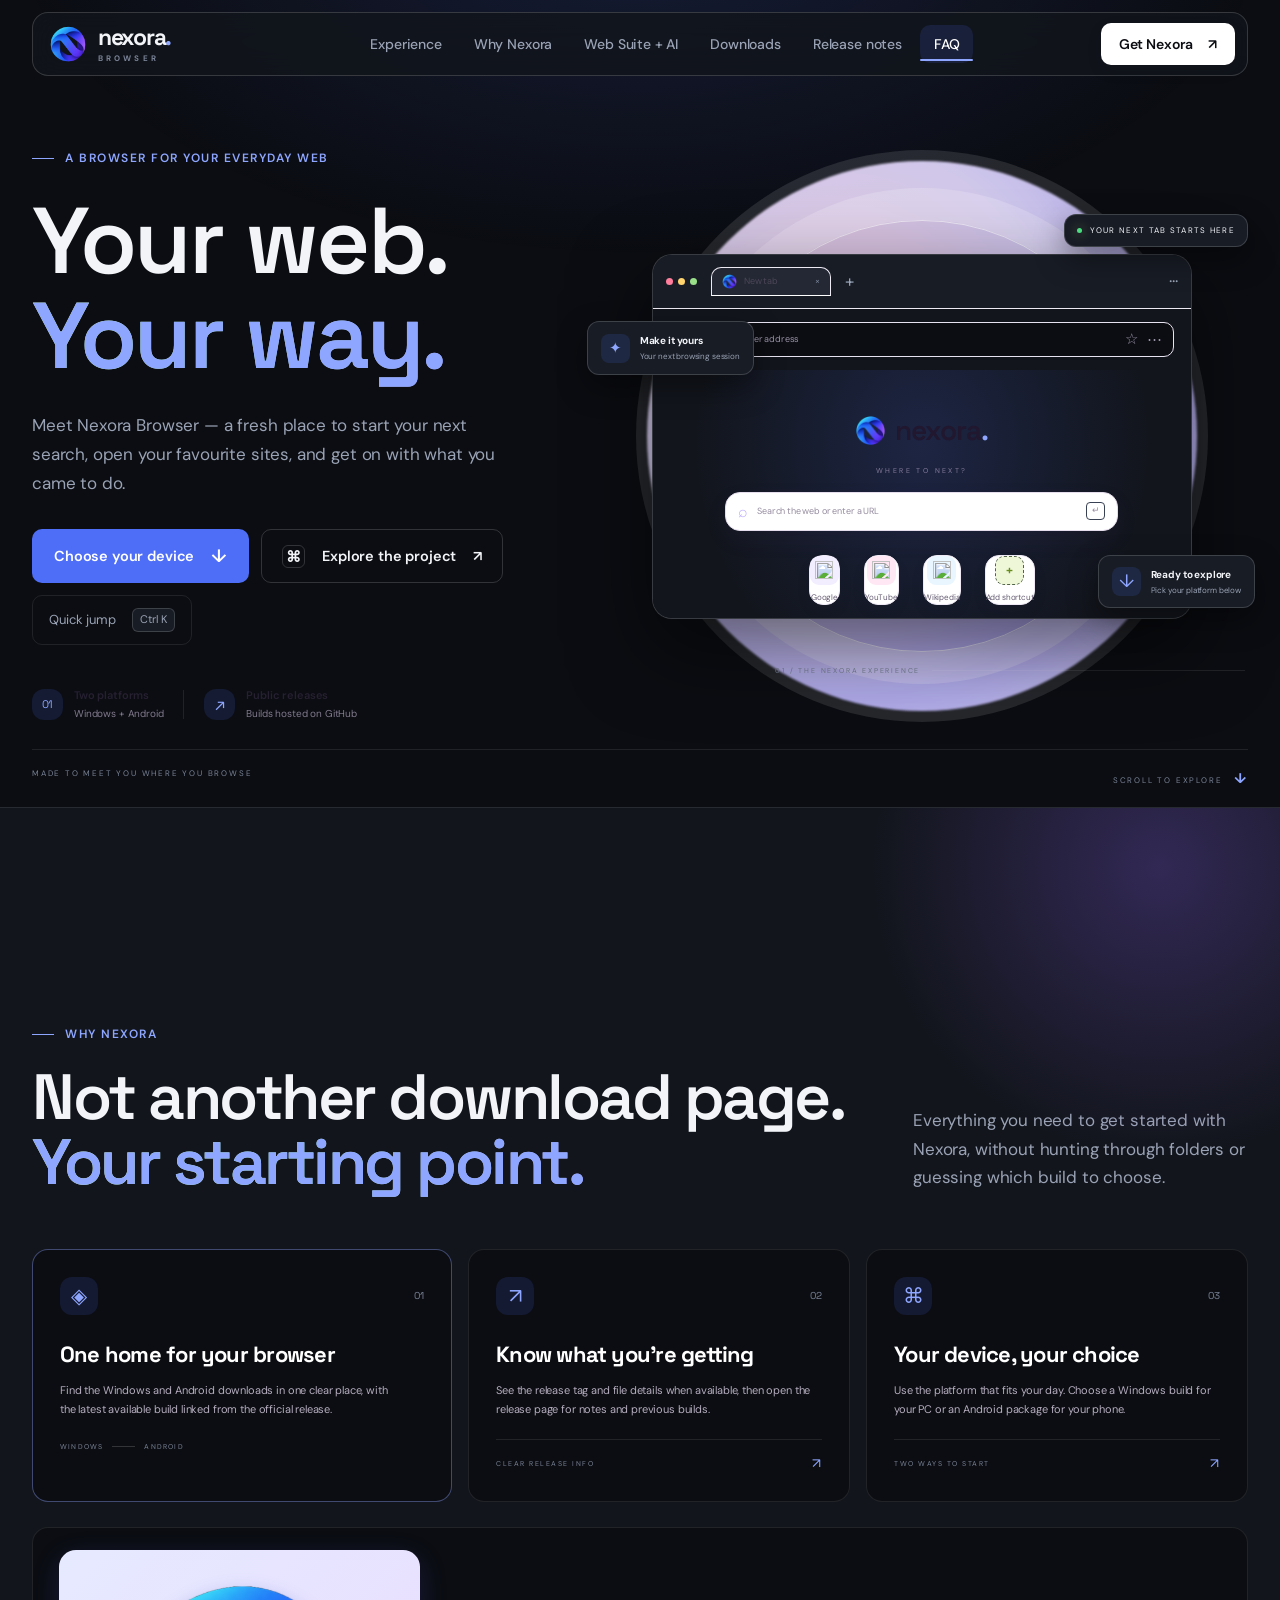
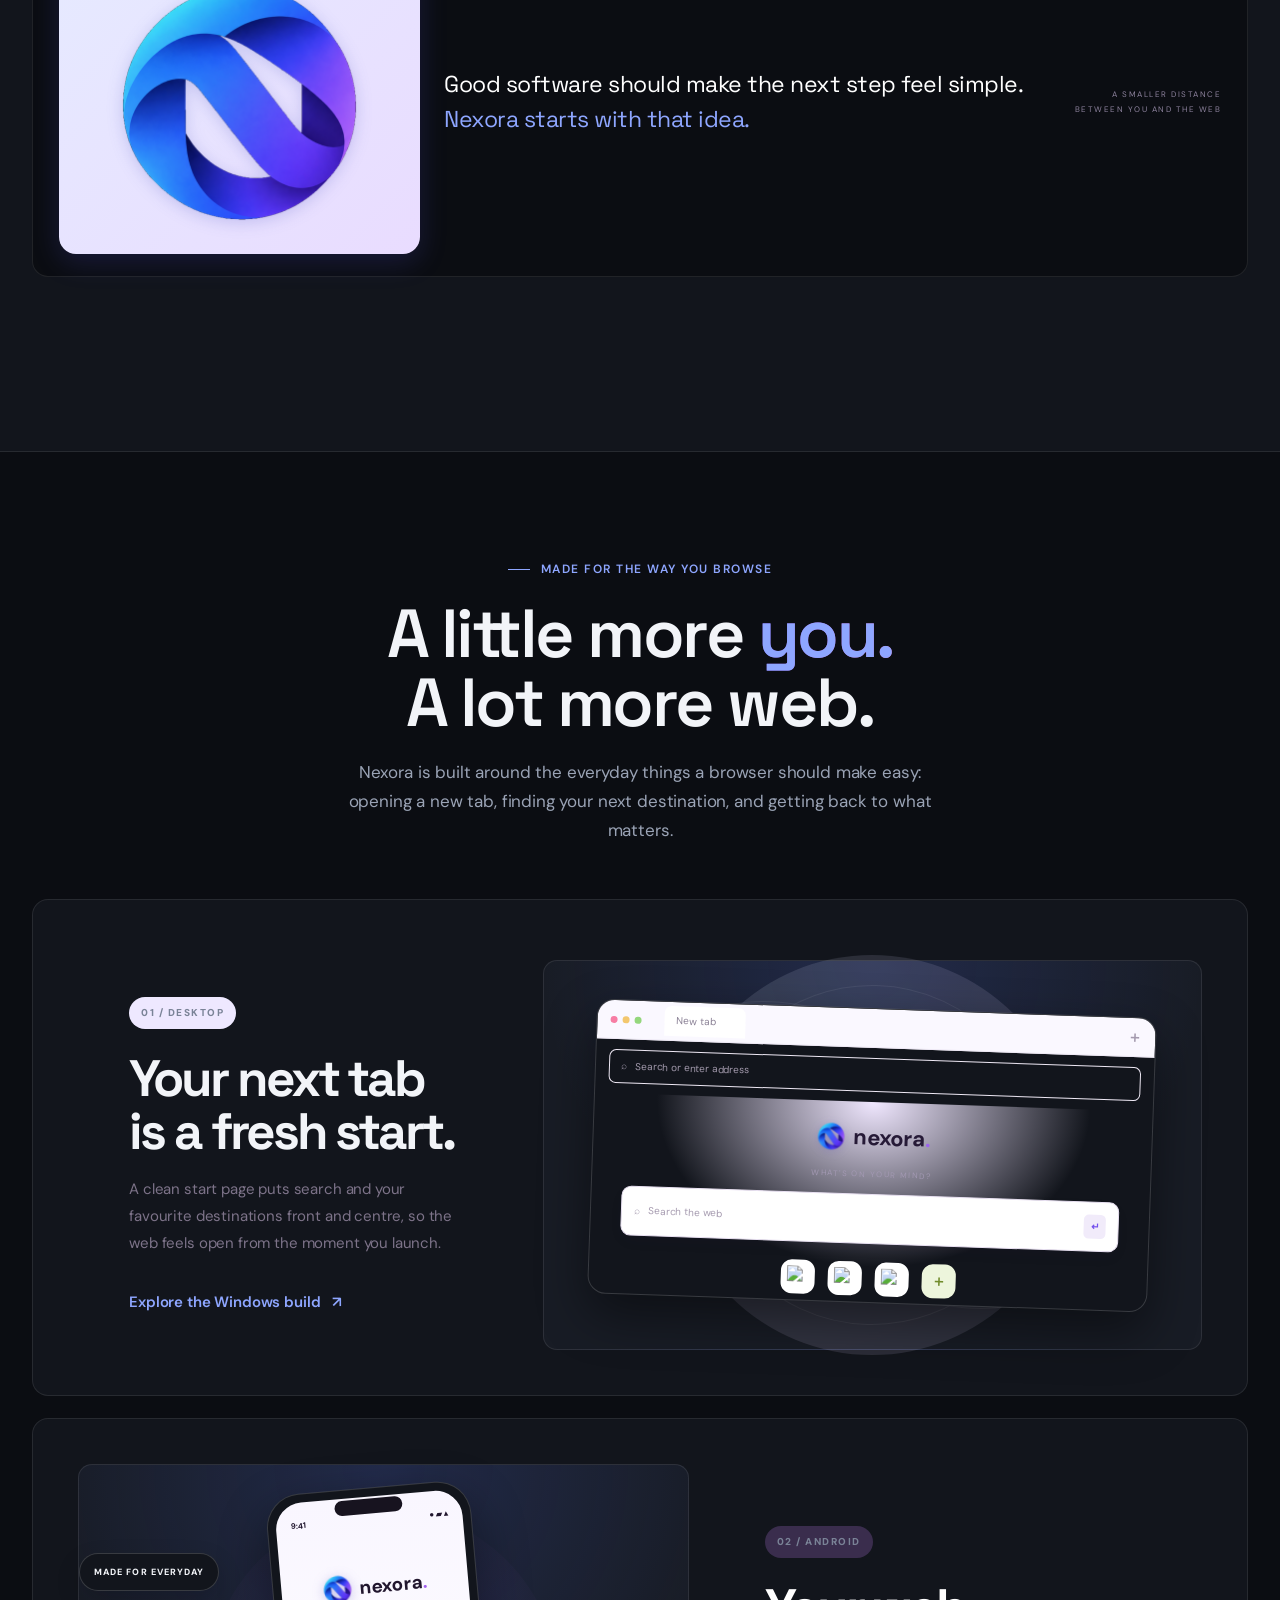
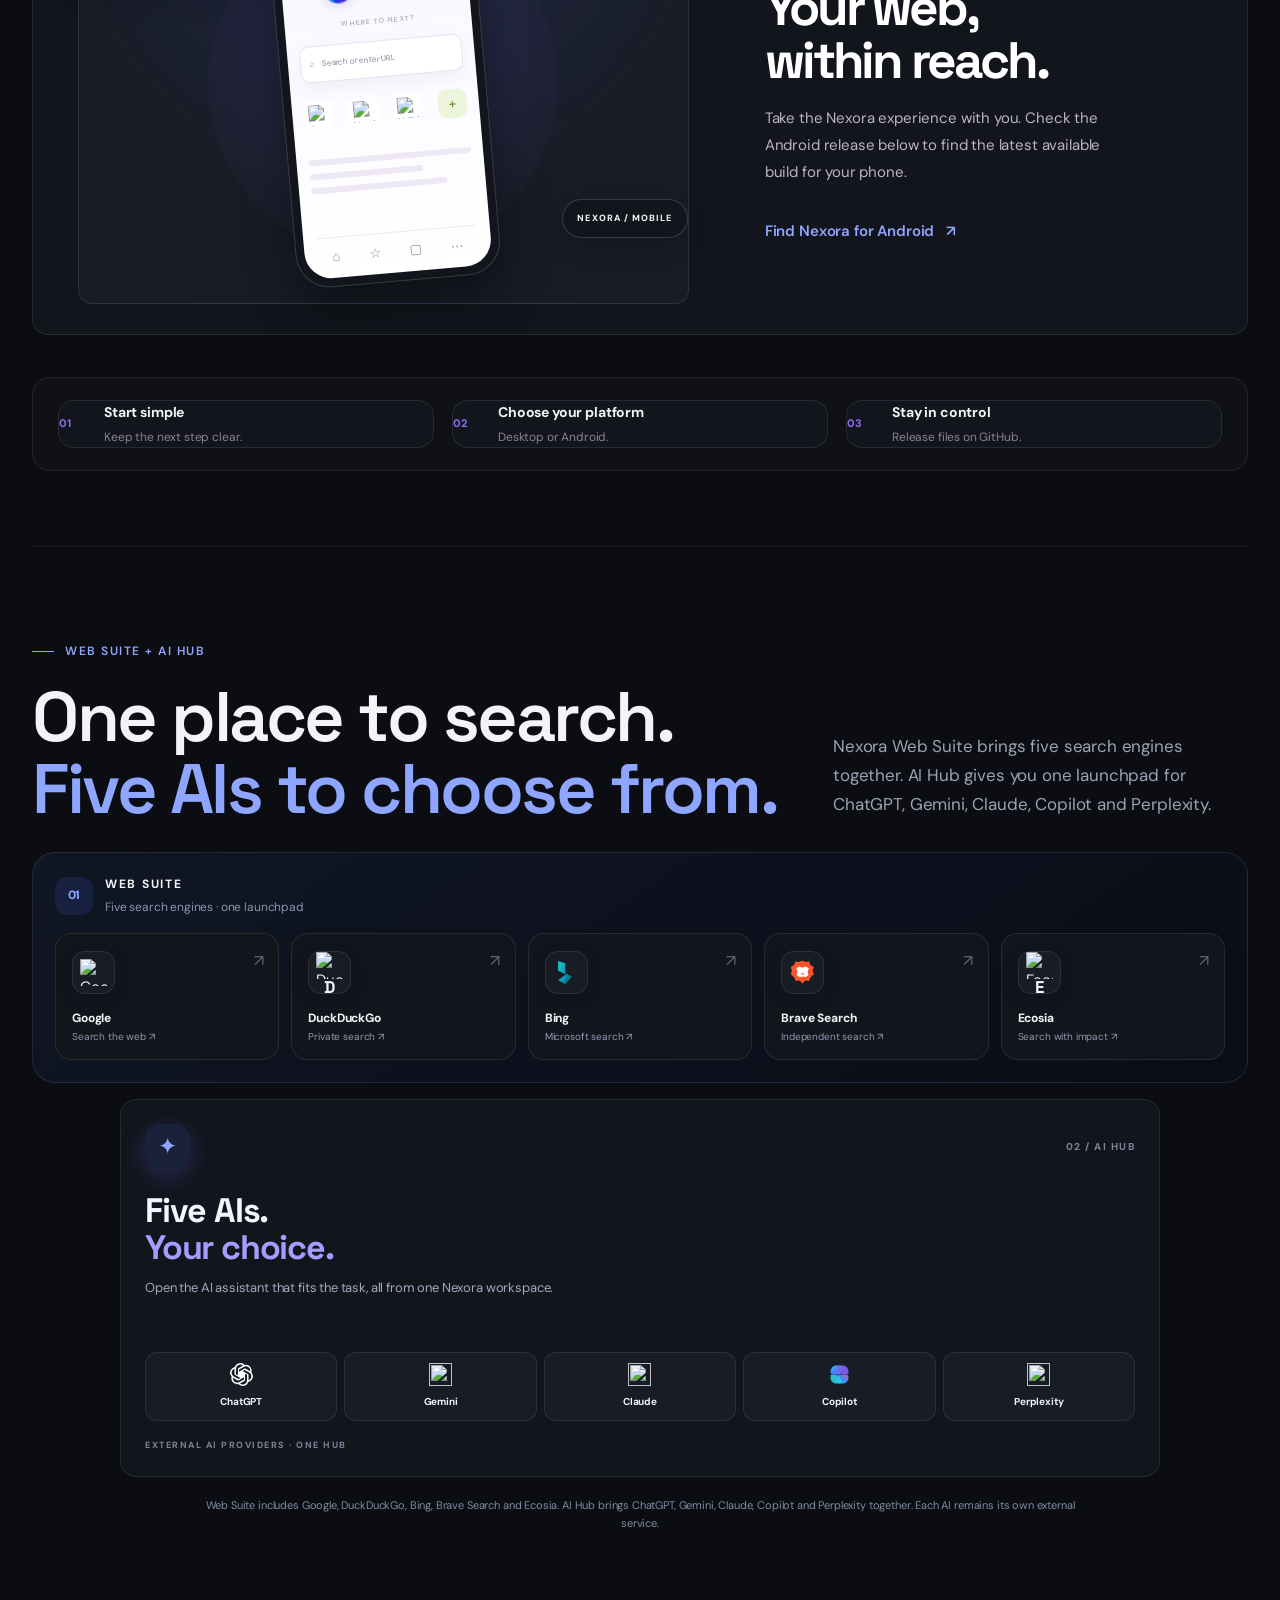
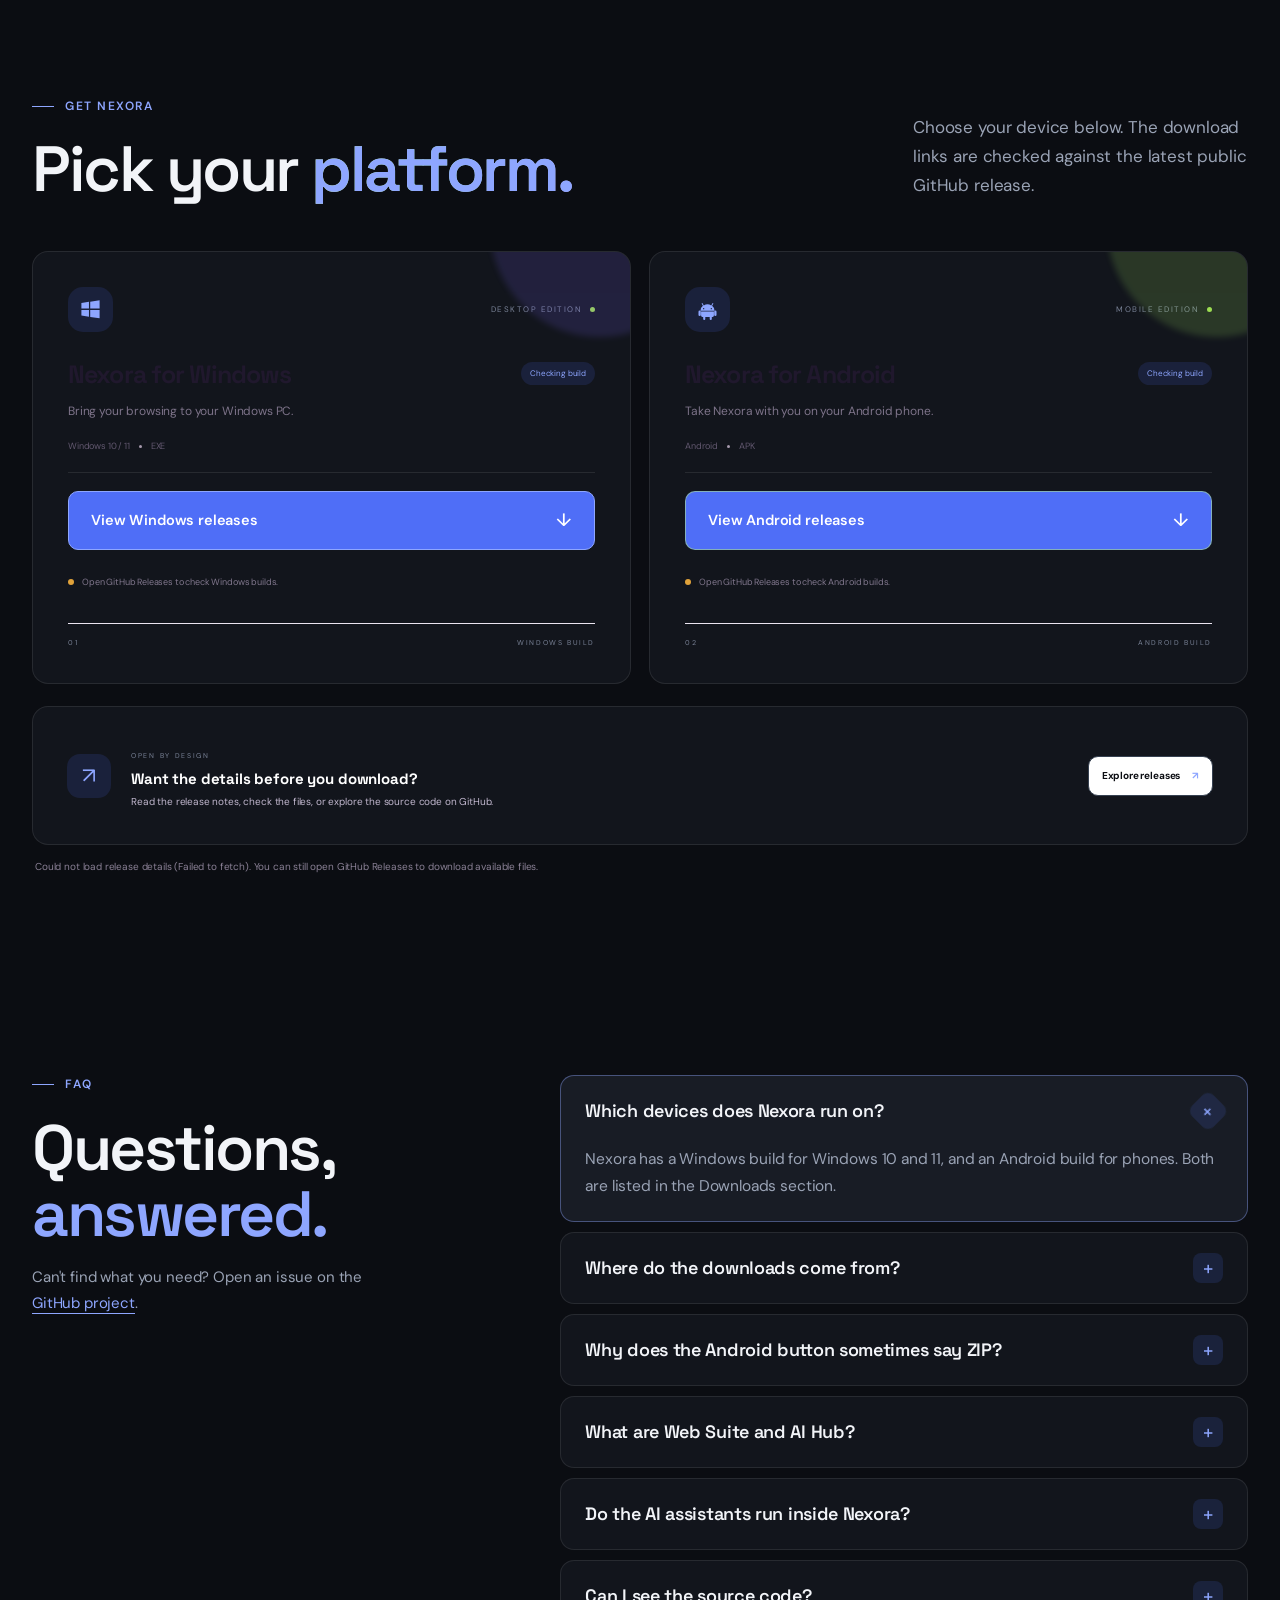
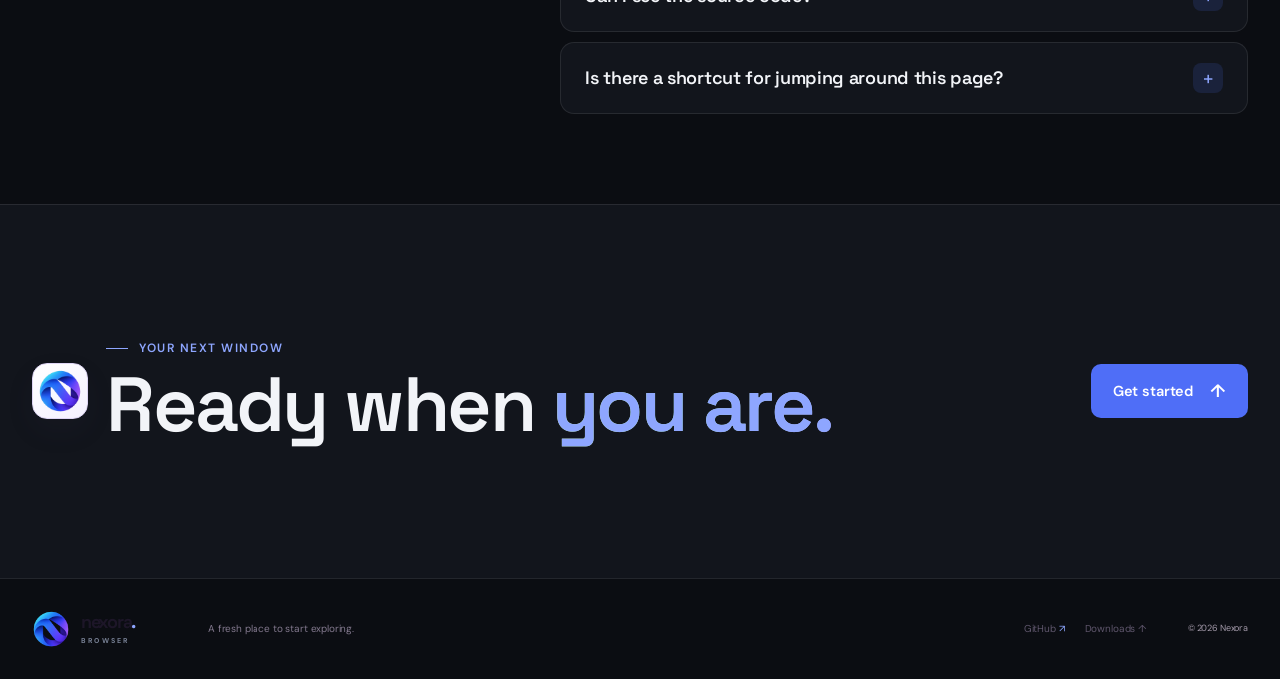
==== commit 39bbf8d8: "Add files via upload" ====
--- a/index.html
+++ b/index.html
@@ -12,8 +12,7 @@
   <link rel="preconnect" href="https://fonts.googleapis.com"><link rel="preconnect" href="https://fonts.gstatic.com" crossorigin>
   <link href="https://fonts.googleapis.com/css2?family=DM+Sans:wght@400;500;600;700&family=Space+Grotesk:wght@400;500;600;700&display=swap" rel="stylesheet">
   <link rel="stylesheet" href="style.css?v=8">
-  <link rel="stylesheet" href="nexora-mono.css?v=1">
-  <link rel="stylesheet" href="nexora-pro.css?v=1">
+  <link rel="stylesheet" href="nexora.css?v=1">
 </head>
 <body>
   <div class="page-glow glow-a"></div><div class="page-glow glow-b"></div>
@@ -46,8 +45,6 @@
       </div>
       <div class="hero-bottom-line"><span>MADE TO MEET YOU WHERE YOU BROWSE</span><span>SCROLL TO EXPLORE <b>↓</b></span></div>
     </section>
-
-    <div class="marquee" aria-hidden="true"><div class="marquee-track"><span>Fresh new tab</span><span>✦</span><span>Five search engines</span><span>✦</span><span>Five AIs</span><span>✦</span><span>Windows + Android</span><span>✦</span><span>Open source</span><span>✦</span><span>Your web your way</span><span>✦</span><span>Fresh new tab</span><span>✦</span><span>Five search engines</span><span>✦</span><span>Five AIs</span><span>✦</span><span>Windows + Android</span><span>✦</span><span>Open source</span><span>✦</span><span>Your web your way</span><span>✦</span></div></div>
 
     <section class="why-section" id="why-nexora"><div class="shell why-inner">
       <div class="section-heading"><div><div class="eyebrow"><span class="eyebrow-line"></span> WHY NEXORA</div><h2>Not another download page.<br><span>Your starting point.</span></h2></div><p>Everything you need to get started with Nexora, without hunting through folders or guessing which build to choose.</p></div>
@@ -127,5 +124,5 @@
     </div>
   </div>
   <div id="scrollProgress" aria-hidden="true"></div>
-  <script src="config.js?v=6"></script><script src="script.js?v=6"></script><script src="enhancements.js?v=1"></script><script src="nexora-fx.js?v=1"></script>
+  <script src="config.js?v=6"></script><script src="script.js?v=6"></script><script src="enhancements.js?v=1"></script>
 </body></html>
--- a/nexora.css
+++ b/nexora.css
@@ -0,0 +1,86 @@
+/* Nexora: refined dark theme. Loads AFTER style.css. One accent (blue from the logo), neutral charcoal surfaces. */
+:root{--bg:#0b0d12;--panel:#12151c;--panel2:#181c25;--text:#f2f4f8;--muted:#9aa3b5;--soft:#7a8397;--line:rgba(255,255,255,.09);--line2:rgba(255,255,255,.16);--accent:#4f6ef7;--accent-hi:#8ea6ff;--accent-bg:rgba(79,110,247,.14);--purple:#a9b8ff;--green:#8ea6ff;--blue:#8ea6ff}
+body{background:var(--bg)!important;color:var(--text)}
+body::before{content:"";position:fixed;inset:0;z-index:-1;background:radial-gradient(900px 480px at 50% -80px,rgba(79,110,247,.16),transparent 70%)}
+.page-glow{display:none!important}
+#scrollProgress{position:fixed;top:0;left:0;height:2px;z-index:99;background:var(--accent)}
+::selection{background:var(--accent);color:#fff}
+:focus-visible{outline:2px solid var(--accent-hi)!important;outline-offset:3px}
+
+/* header: calm floating bar */
+.site-header{position:sticky!important;top:12px;z-index:60!important;height:64px!important;margin-top:12px;padding:0 12px 0 16px;background:rgba(18,21,28,.82)!important;backdrop-filter:blur(14px);-webkit-backdrop-filter:blur(14px);border:1px solid var(--line2)!important;border-radius:16px}
+.brand-mark{background:transparent!important;border:0!important;box-shadow:none!important;border-radius:10px!important;width:38px!important;height:38px!important}
+.brand-name{color:var(--text)}.brand-name>span{color:var(--accent-hi)!important}.brand-name small{color:var(--soft)!important}
+.main-nav{gap:4px!important}
+.main-nav a{color:var(--muted)!important;font-size:14px!important;font-weight:500;padding:8px 14px;border-radius:10px;transition:color .2s,background .2s}
+.main-nav a:hover{color:#fff!important;background:rgba(255,255,255,.06)}
+.main-nav a.nav-active{color:#fff!important;background:var(--accent-bg)}
+.header-cta{background:#fff!important;color:#0b0d12!important;border:0!important;border-radius:10px!important;padding:10px 18px!important;font-size:14px!important;font-weight:600;transition:background .2s}.header-cta:hover{background:#dfe4f0!important}
+.menu-toggle{color:#fff!important}
+@media(max-width:960px){.main-nav{position:absolute;top:74px;left:0;right:0;flex-direction:column;align-items:stretch;padding:8px;background:var(--panel)!important;border:1px solid var(--line2);border-radius:16px;box-shadow:0 20px 50px rgba(0,0,0,.5)}.main-nav a{padding:13px 14px;font-size:15px!important}}
+
+/* type */
+.eyebrow{color:var(--accent-hi)!important;font-size:12px!important;letter-spacing:1.5px!important;font-weight:600!important}.eyebrow-line{background:var(--accent-hi)!important;width:22px!important}
+.hero h1,.section-heading h2,.download-heading h2,.last-word h2,.browser-suite-heading h2,.showcase-intro h2,.faq-heading h2{color:var(--text)!important;font-weight:600!important;letter-spacing:-2.5px!important;line-height:1.02!important}
+.hero h1 span,.section-heading h2 span,.download-heading h2 span,.last-word h2 span,.browser-suite-heading h2 span,.showcase-intro h2 span,.faq-heading h2 span{color:var(--accent-hi)!important;-webkit-text-stroke:0!important}
+.showcase-intro h2{font-family:var(--display);font-size:clamp(40px,5.4vw,68px);margin:20px 0}
+.hero-text,.showcase-intro p,.section-heading>p,.download-heading>p,.browser-suite-heading>p,.faq-heading p{color:var(--muted)!important;font-size:17px!important;line-height:1.7!important}
+
+/* buttons */
+.button{border-radius:10px!important;font-size:14.5px!important;font-weight:600!important;padding:14px 22px!important}
+.button-primary{background:var(--accent)!important;color:#fff!important;box-shadow:none!important}.button-primary:hover{background:#6580ff!important;transform:none!important}
+.button-quiet{background:transparent!important;border:1px solid var(--line2);padding-inline:20px!important;color:var(--text)!important}.button-quiet:hover{background:rgba(255,255,255,.06)!important}.github-mark{border-color:var(--line2)!important}
+.command-trigger{background:transparent;border:1px solid var(--line);border-radius:10px;color:var(--muted);padding:12px 16px;font-size:13px;cursor:pointer}.command-trigger:hover{color:#fff;border-color:var(--line2)}.command-trigger kbd{background:var(--panel2);border:1px solid var(--line2);color:var(--muted);border-radius:6px;padding:2px 7px;font-size:11px;margin-left:8px}
+.proof-icon,.proof-icon-green{background:var(--accent-bg)!important;color:var(--accent-hi)!important;border:0!important}.proof-divider{background:var(--line)!important}
+
+/* hero browser mock: flat, no tilt */
+.app-window{transform:none!important;background:var(--panel)!important;border:1px solid var(--line2)!important;box-shadow:0 30px 80px rgba(0,0,0,.55)!important}
+.app-top{background:var(--panel2)!important}.tab{background:#232834!important}.address-row{background:var(--bg)!important}
+.app-home{background:radial-gradient(ellipse at 50% 20%,rgba(79,110,247,.18),transparent 60%),var(--panel)!important}
+.visual-orbit{border-color:var(--line)!important}.orbit-two{display:none}
+.visual-tag,.floating-note{background:var(--panel2)!important;border:1px solid var(--line2)!important;border-radius:12px!important;box-shadow:0 12px 30px rgba(0,0,0,.4)!important;animation:none!important;color:var(--text)!important}
+.floating-note b{color:var(--text)!important}.floating-note small{color:var(--muted)!important}
+.tag-pulse{background:#4ade80!important}.note-symbol,.note-symbol-green{background:var(--accent-bg)!important;color:var(--accent-hi)!important}
+.visual-caption,.hero-bottom-line{color:var(--soft)!important}.caption-rule{background:var(--line)!important}
+
+/* sections + cards */
+.why-section{background:var(--panel)!important;border-block:1px solid var(--line)}
+.value-card,.browser-brand-card,.nexora-ai-card,.download-card,.release-banner,.showcase-panel,.principles-strip>div,.manifesto{background:var(--panel)!important;border:1px solid var(--line)!important;border-radius:16px!important;box-shadow:none!important;transition:border-color .2s,background .2s}
+.why-section .value-card,.why-section .manifesto{background:var(--bg)!important}
+.value-card:hover,.browser-brand-card:hover,.download-card:hover{border-color:var(--line2)!important;transform:none!important}
+.value-card-featured{background:var(--accent-bg)!important;border-color:rgba(142,166,255,.4)!important}
+.value-icon,.icon-lilac,.icon-green,.icon-blue,.os-icon,.windows-icon,.android-icon,.nexora-ai-orb,.suite-step,.release-banner-icon{background:var(--accent-bg)!important;color:var(--accent-hi)!important;border:0!important}
+.value-index,.value-bottom span,.value-link,.showcase-number,.nexora-ai-label,.nexora-ai-footer,.card-bottom span,.os-label,.banner-kicker{color:var(--soft)!important}
+.value-bottom i{background:var(--line2)!important}
+.manifesto p span{color:var(--accent-hi)!important}
+.text-link{color:var(--accent-hi)!important;font-weight:600}
+.showcase-art{background:radial-gradient(circle at 50% 0%,rgba(79,110,247,.18),transparent 65%),var(--panel2)!important;border:1px solid var(--line)!important;border-radius:14px!important}
+.art-glow,.phone-halo,.art-orbit{opacity:.12!important}.mobile-float{background:var(--panel)!important;color:var(--text)!important;border:1px solid var(--line2)!important}
+.mini-browser,.phone-frame{background:var(--panel)!important;border:1px solid var(--line2)!important;box-shadow:0 20px 50px rgba(0,0,0,.45)!important}
+.browser-brand-icon{background:var(--panel2)!important;border:1px solid var(--line)!important}.browser-brand-arrow{color:var(--soft)!important}
+.ai-provider-mini-grid a{background:var(--panel2)!important;border:1px solid var(--line)!important;color:var(--text)!important;border-radius:12px!important}.ai-provider-mini-grid a:hover{border-color:var(--accent-hi)!important;background:var(--accent-bg)!important}
+
+/* downloads */
+.build-tag{background:var(--accent-bg)!important;color:var(--accent-hi)!important;border:0!important}
+.status-dot.available{background:#4ade80!important;box-shadow:0 0 0 3px rgba(74,222,128,.18)}
+.button-download,.button-android{background:var(--accent)!important;color:#fff!important;box-shadow:none!important}.button-download:hover,.button-android:hover{background:#6580ff!important}
+.release-button{background:#fff!important;color:#0b0d12!important;border-radius:10px!important}.release-button:hover{background:#dfe4f0!important}
+
+/* last word */
+.last-word{background:var(--panel)!important;border-top:1px solid var(--line);padding:90px 0}
+.last-word h2{font-size:clamp(44px,6vw,84px)!important}.last-word-logo img{filter:none}
+
+/* FAQ */
+.faq-section{padding:110px 0 90px;position:relative;z-index:1}
+.faq-wrap{display:grid;grid-template-columns:.8fr 1.2fr;gap:70px;align-items:start}
+.faq-heading{position:sticky;top:110px}.faq-heading h2{font-family:var(--display);font-size:clamp(40px,5vw,64px);margin:22px 0 18px}.faq-heading p{max-width:340px;font-size:15px!important}.faq-heading a{color:var(--accent-hi);border-bottom:1px solid currentColor}
+.faq-list{display:grid;gap:10px}
+.faq-item{border:1px solid var(--line);border-radius:14px;background:var(--panel);transition:border-color .2s,background .2s}
+.faq-item:hover{border-color:var(--line2)}.faq-item[open]{background:var(--panel2);border-color:rgba(142,166,255,.4)}
+.faq-item summary{list-style:none;cursor:pointer;display:flex;justify-content:space-between;align-items:center;gap:20px;padding:20px 24px;font-family:var(--display);font-size:18px;font-weight:600;letter-spacing:-.3px;color:var(--text)}
+.faq-item summary::-webkit-details-marker{display:none}
+.faq-item summary::after{content:"+";flex:none;width:30px;height:30px;display:grid;place-items:center;border-radius:8px;background:var(--accent-bg);color:var(--accent-hi);font-size:20px;font-weight:400;transition:transform .25s}
+.faq-item[open] summary::after{transform:rotate(45deg)}
+.faq-item p{margin:0;padding:0 24px 22px;color:var(--muted);font-size:15.5px;line-height:1.7;max-width:62ch}
+@media(max-width:860px){.faq-wrap{grid-template-columns:1fr;gap:32px}.faq-heading{position:static}}
+@media(prefers-reduced-motion:reduce){*,*::before,*::after{animation:none!important;transition:none!important}}
